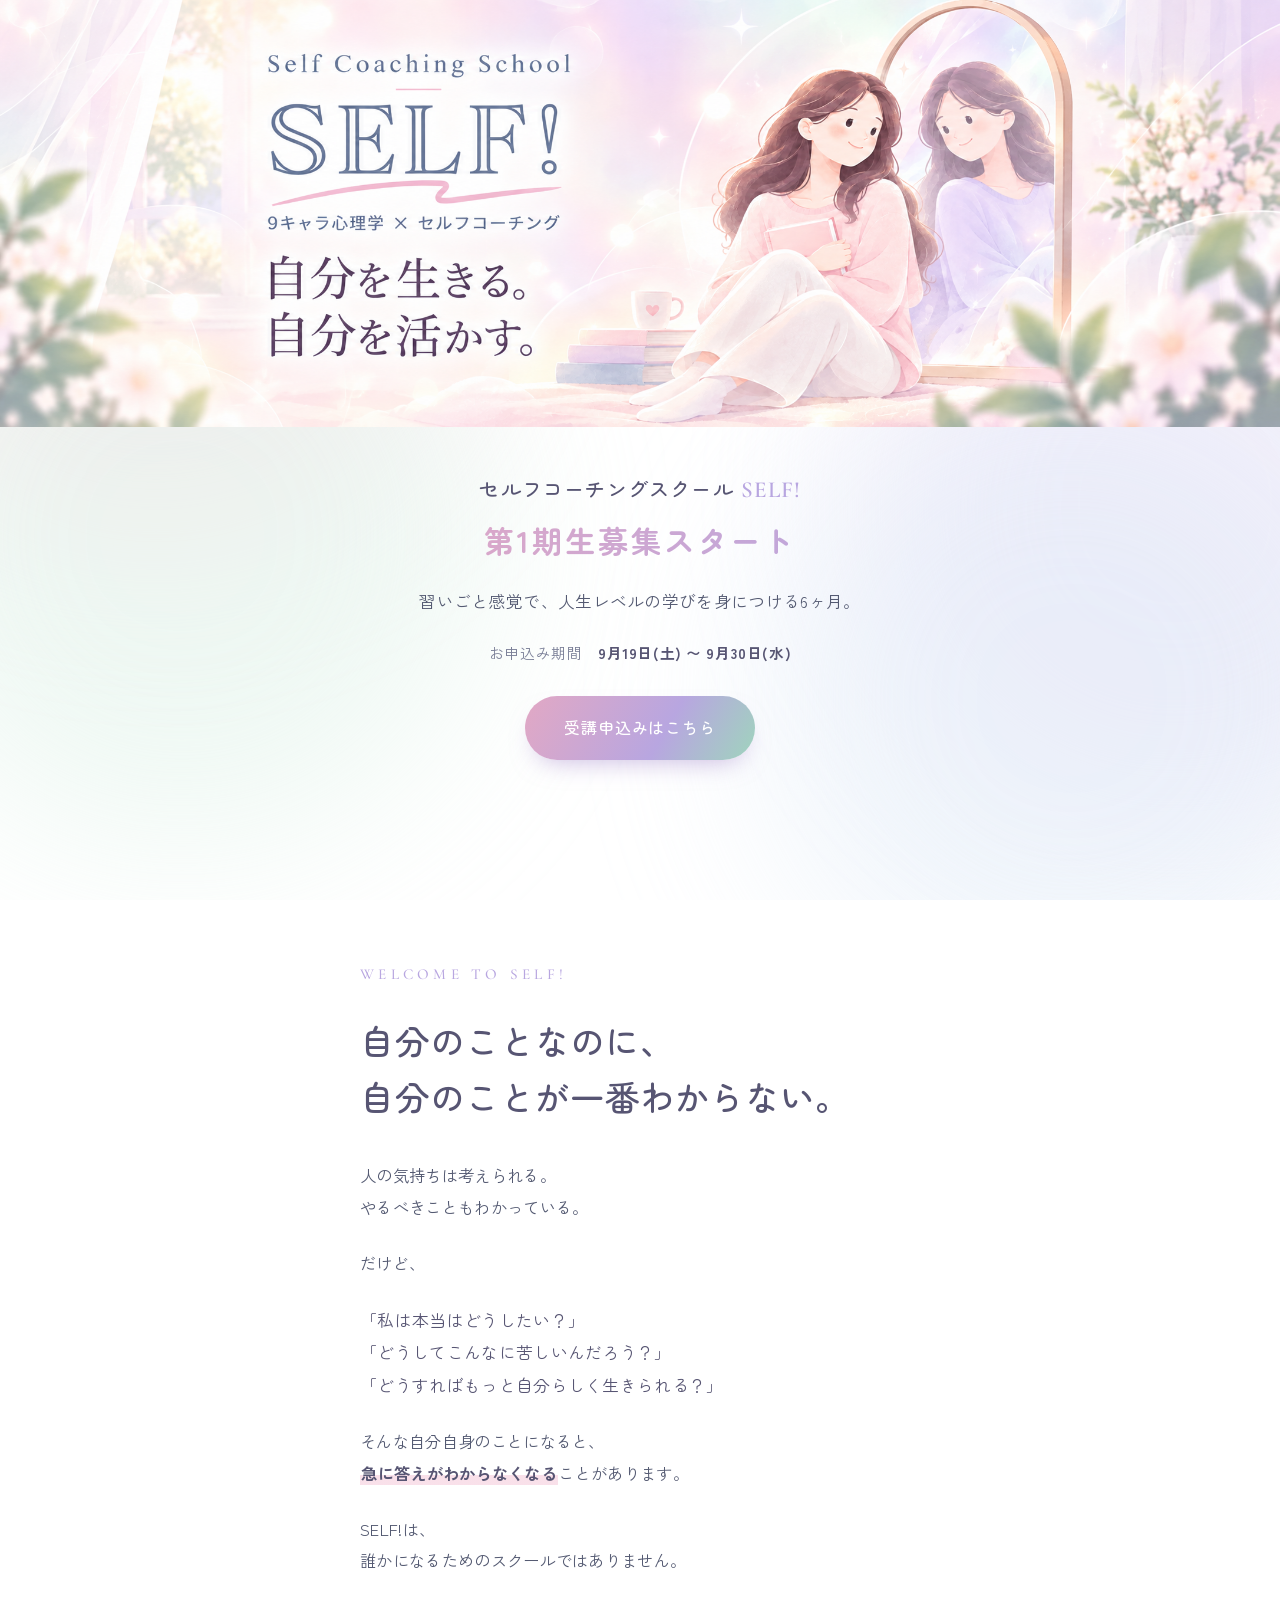
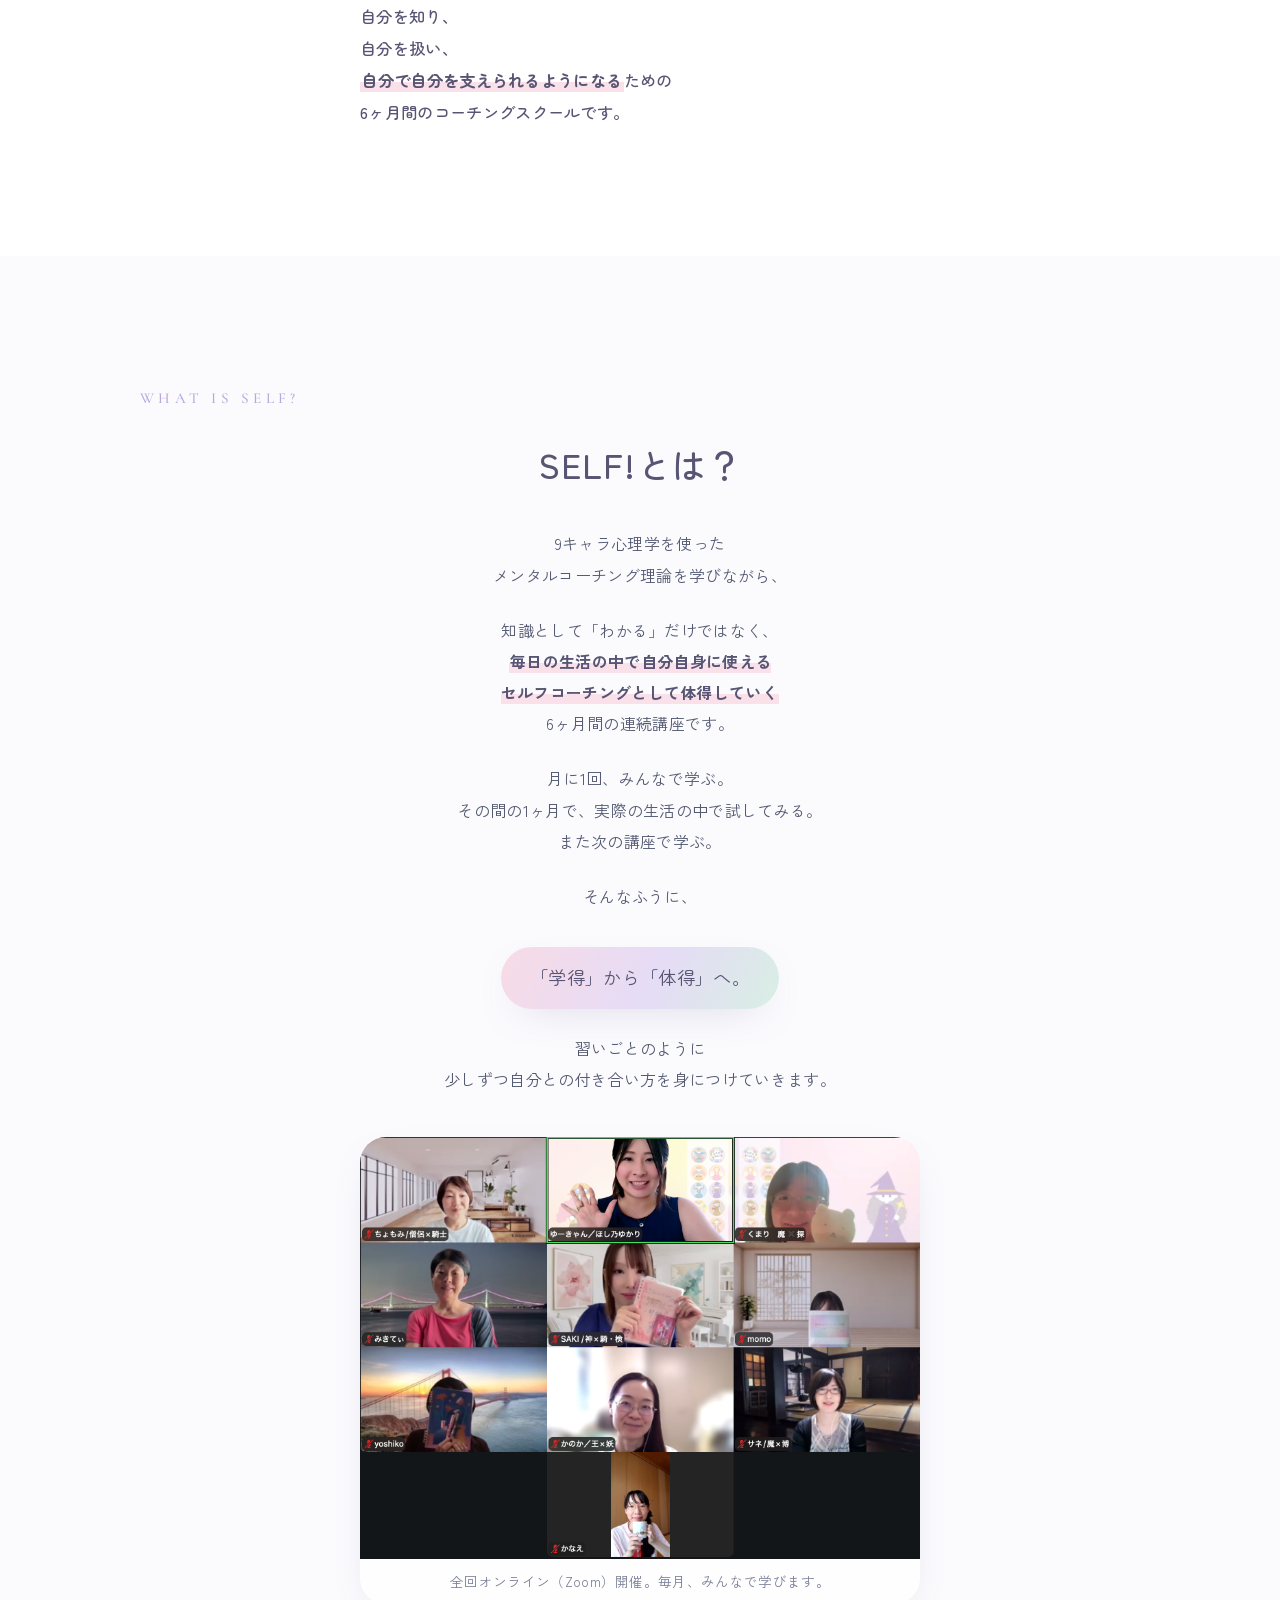
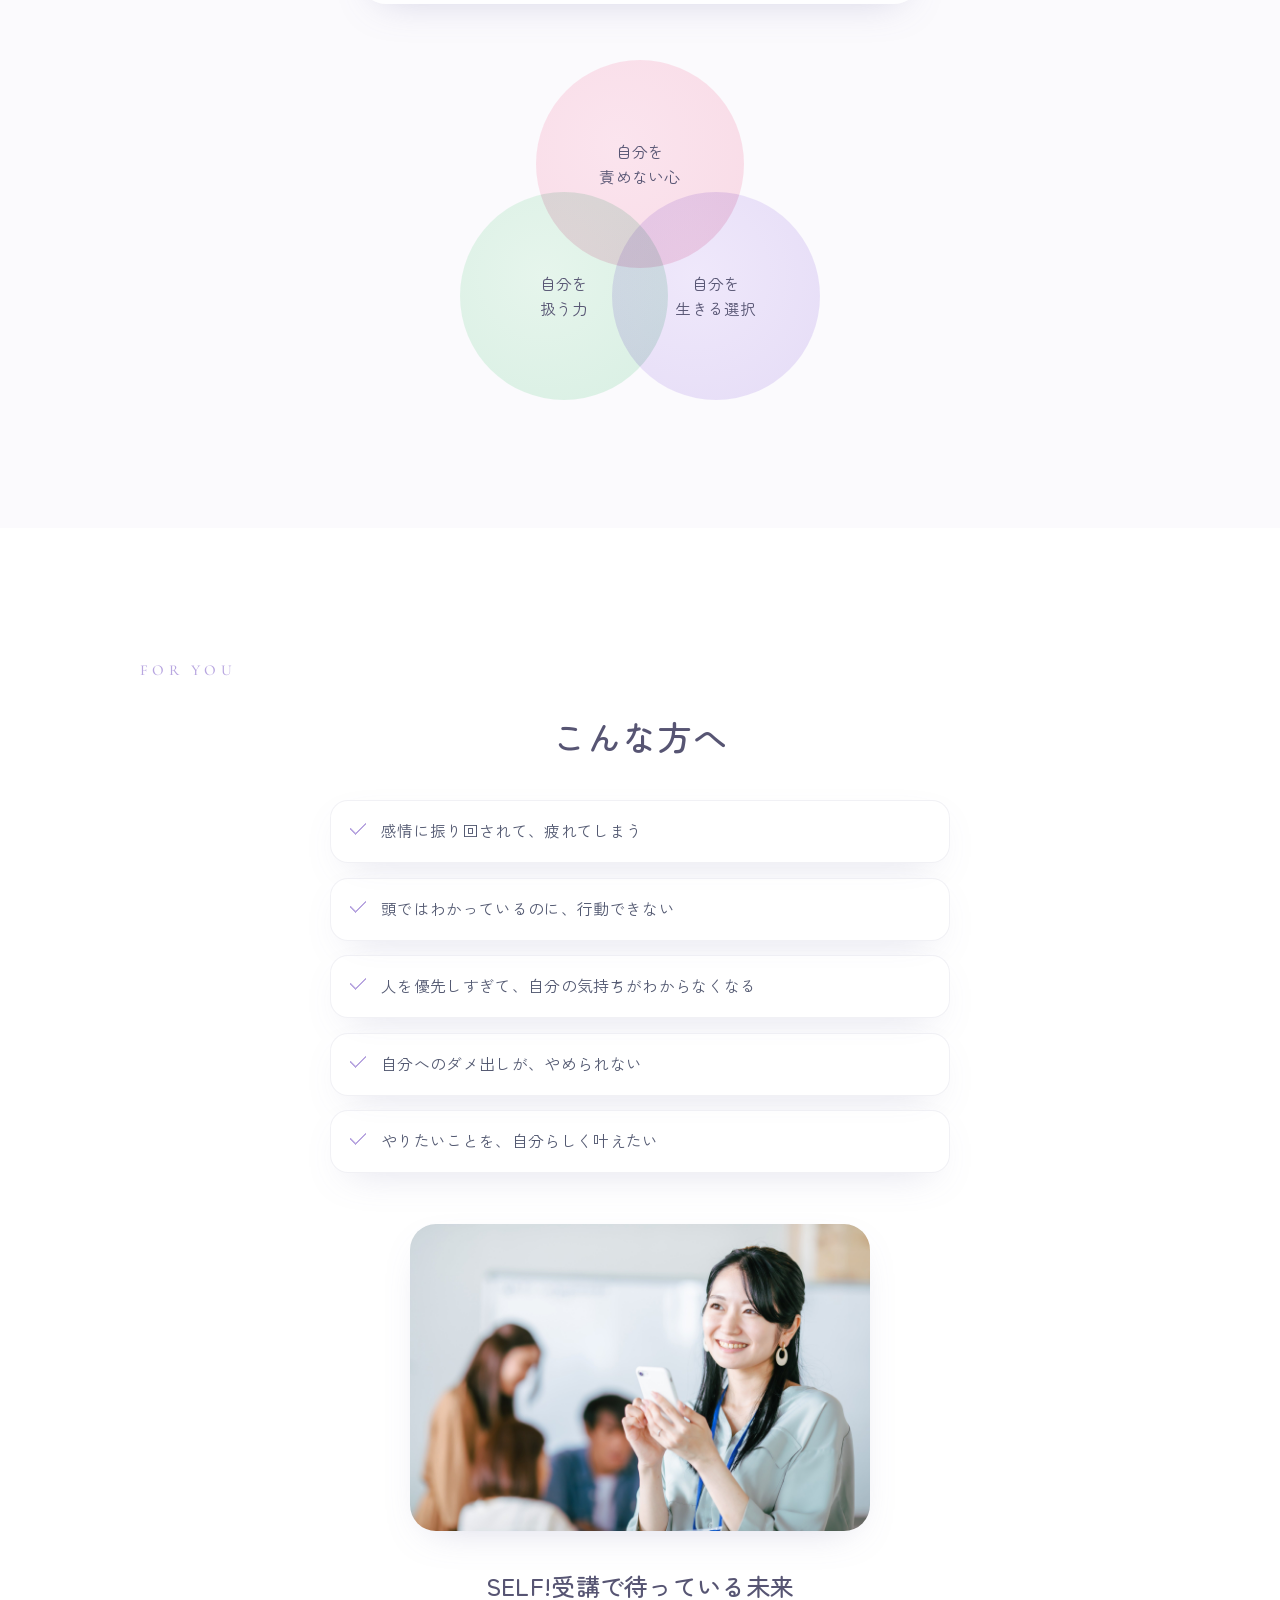
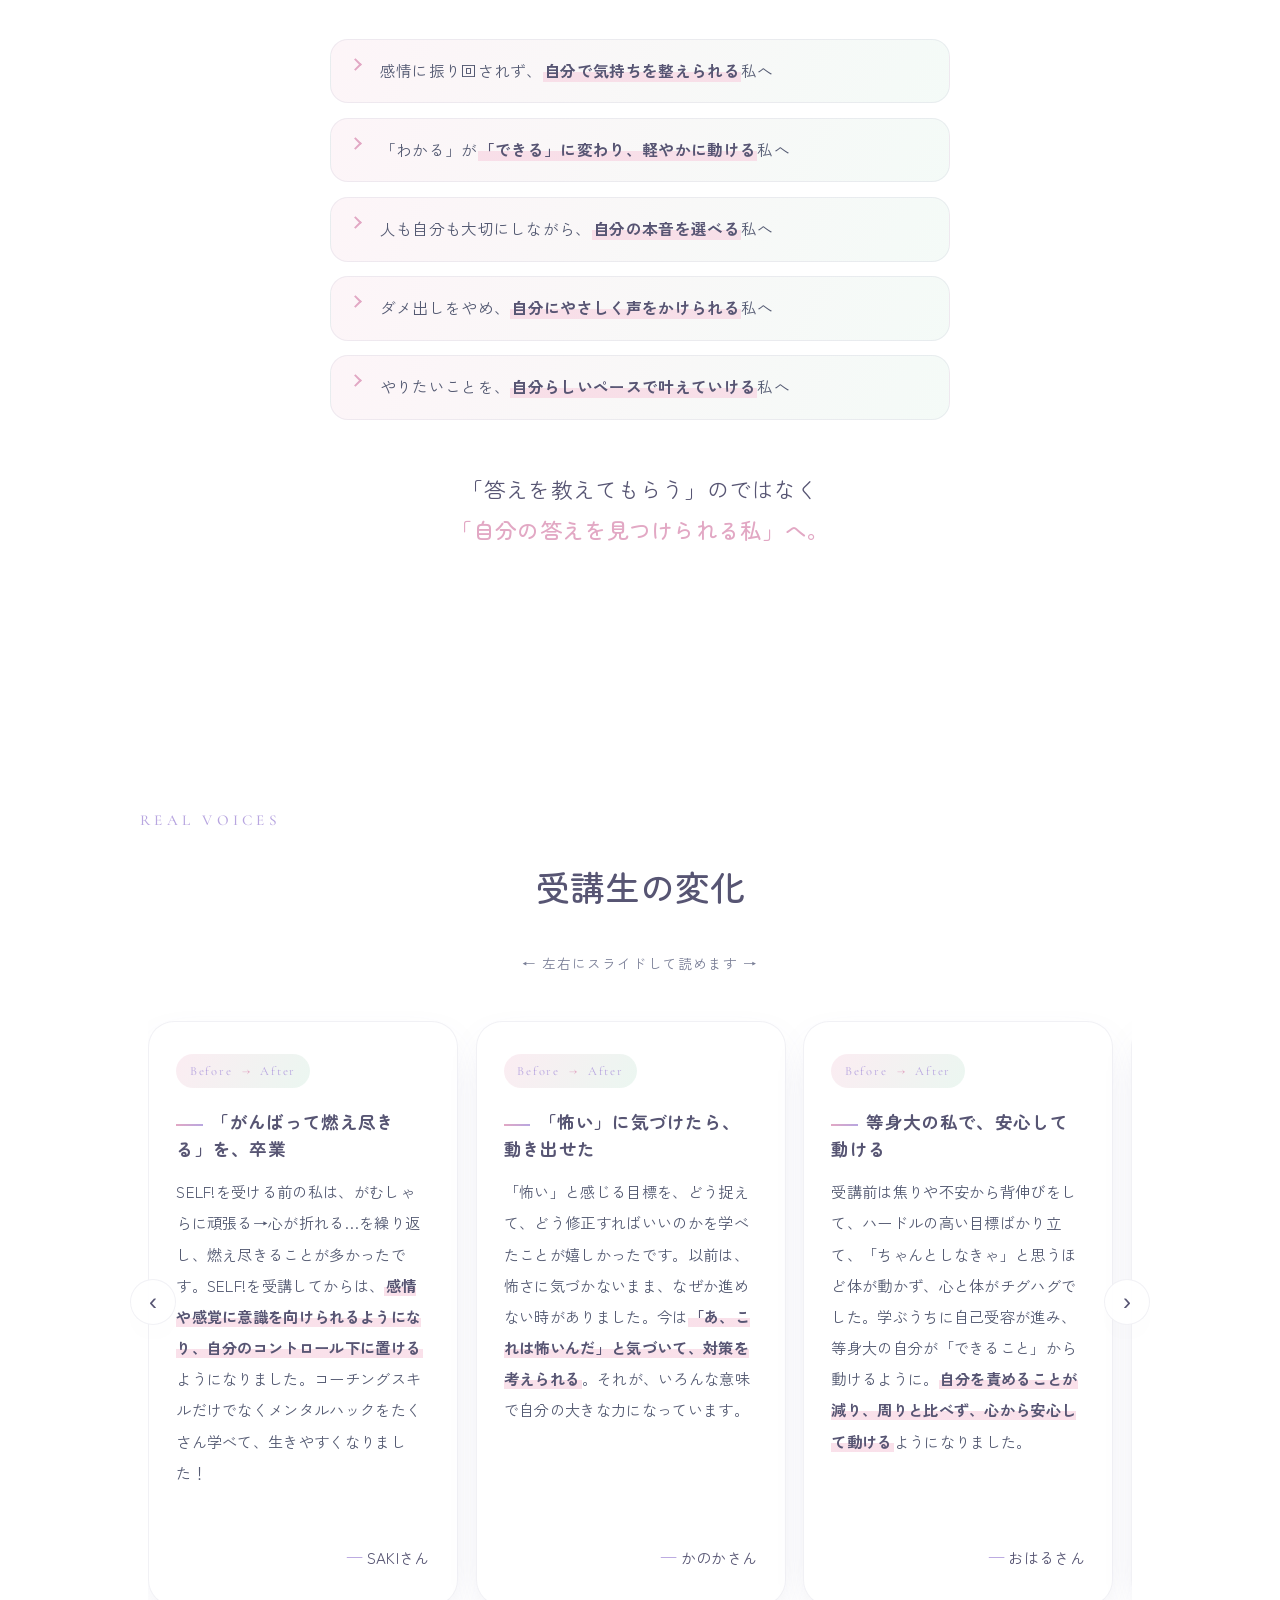
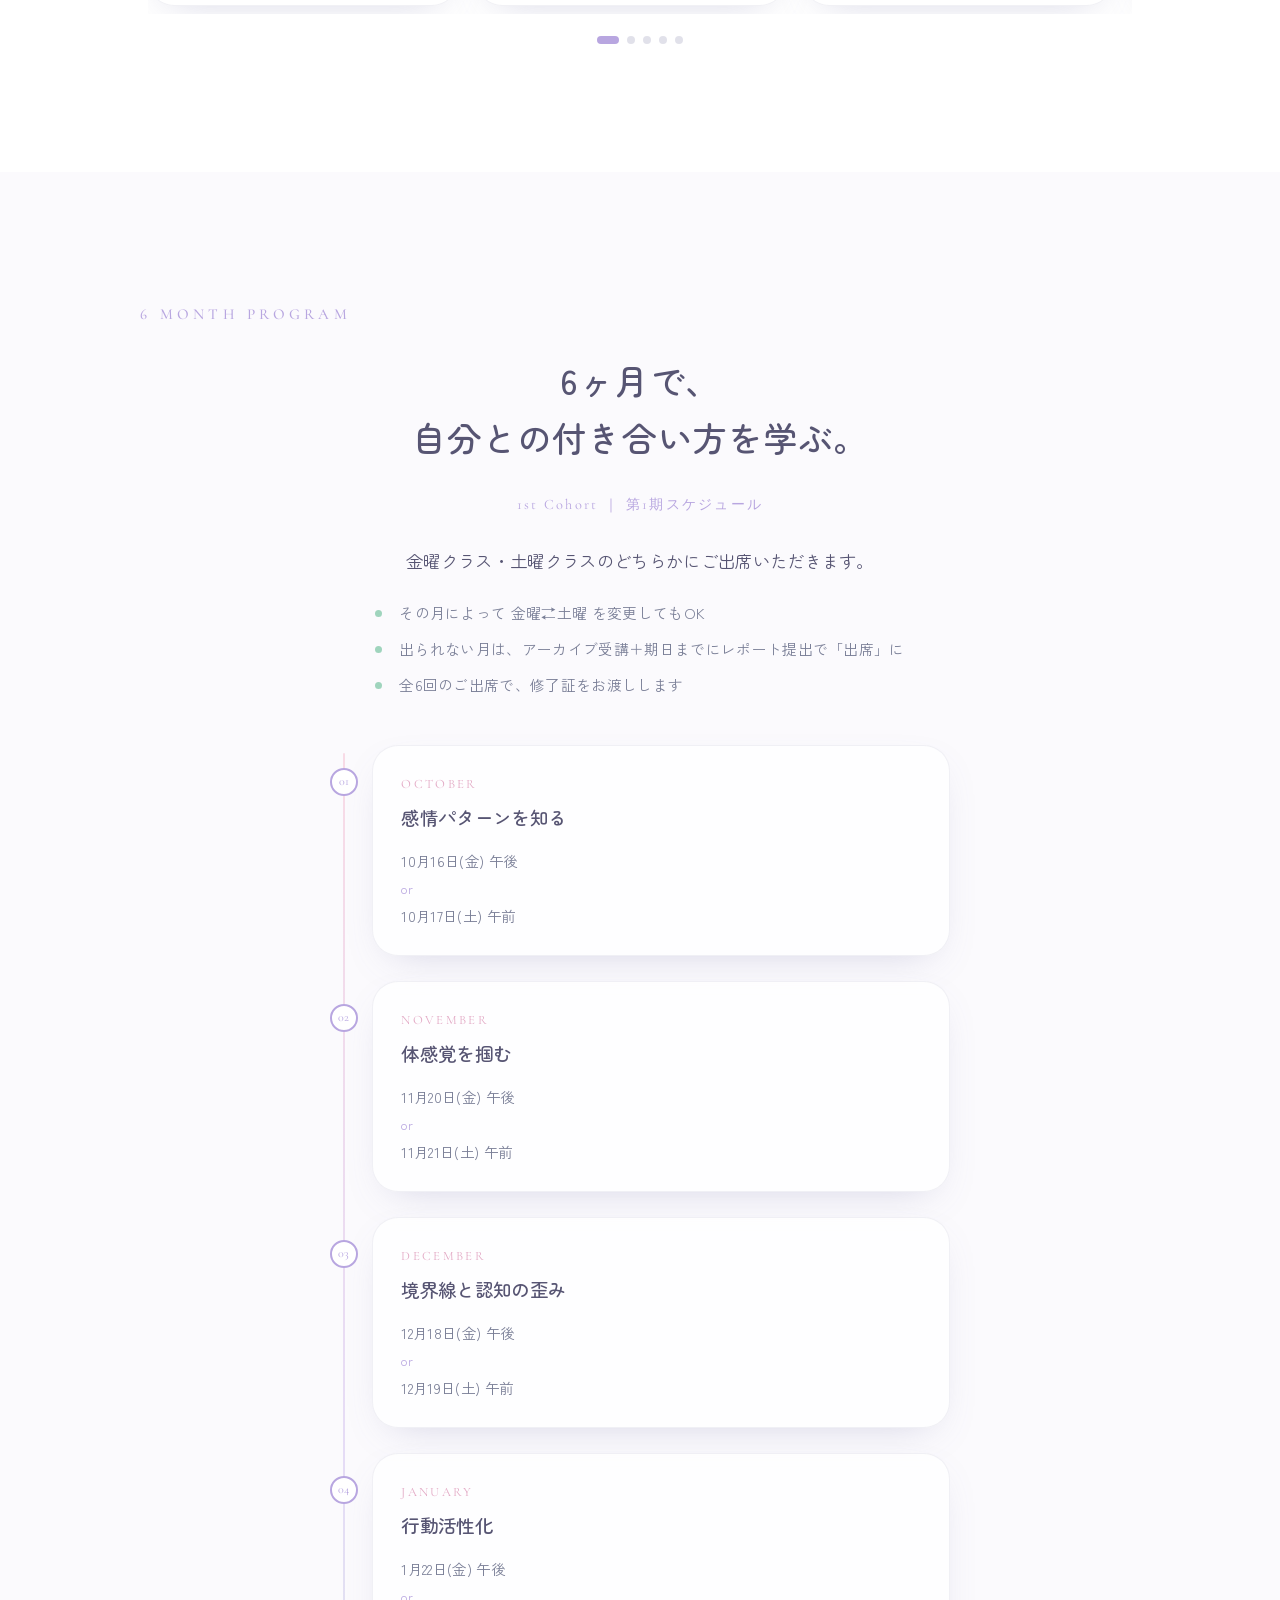
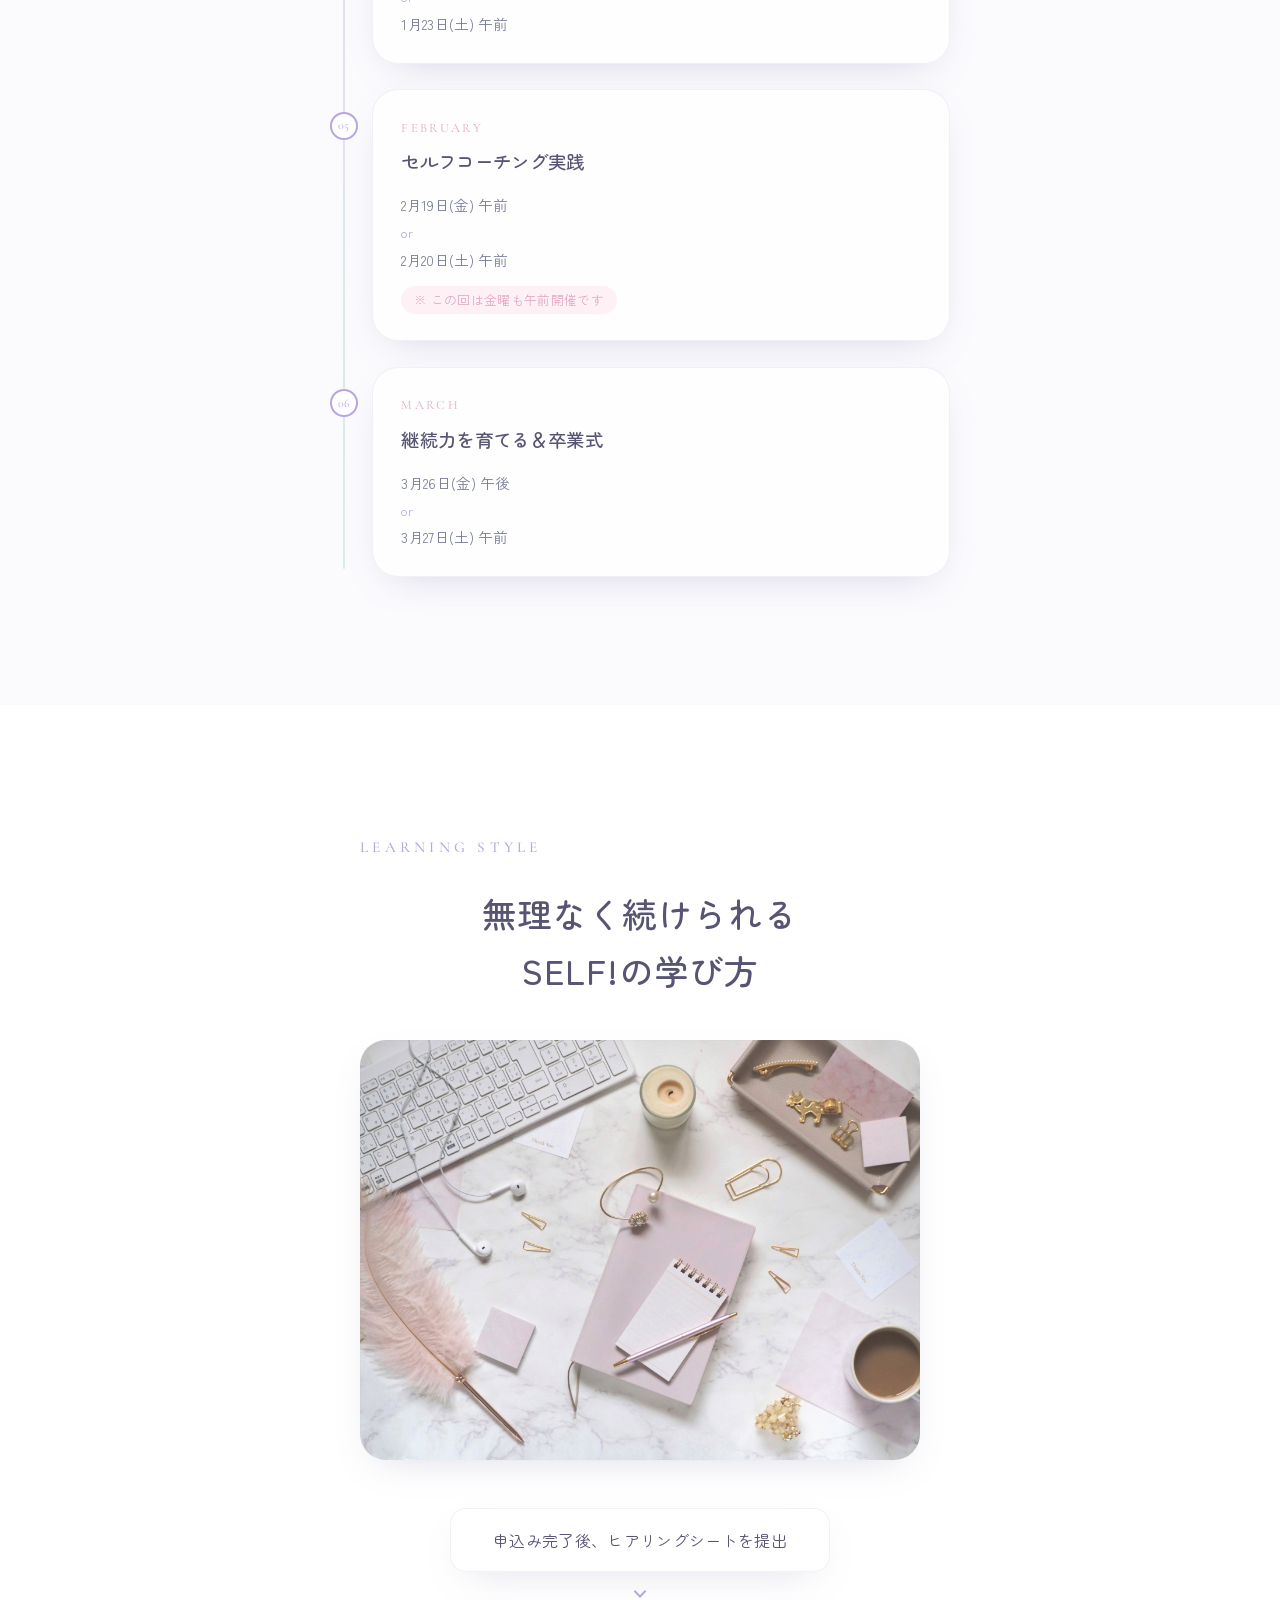
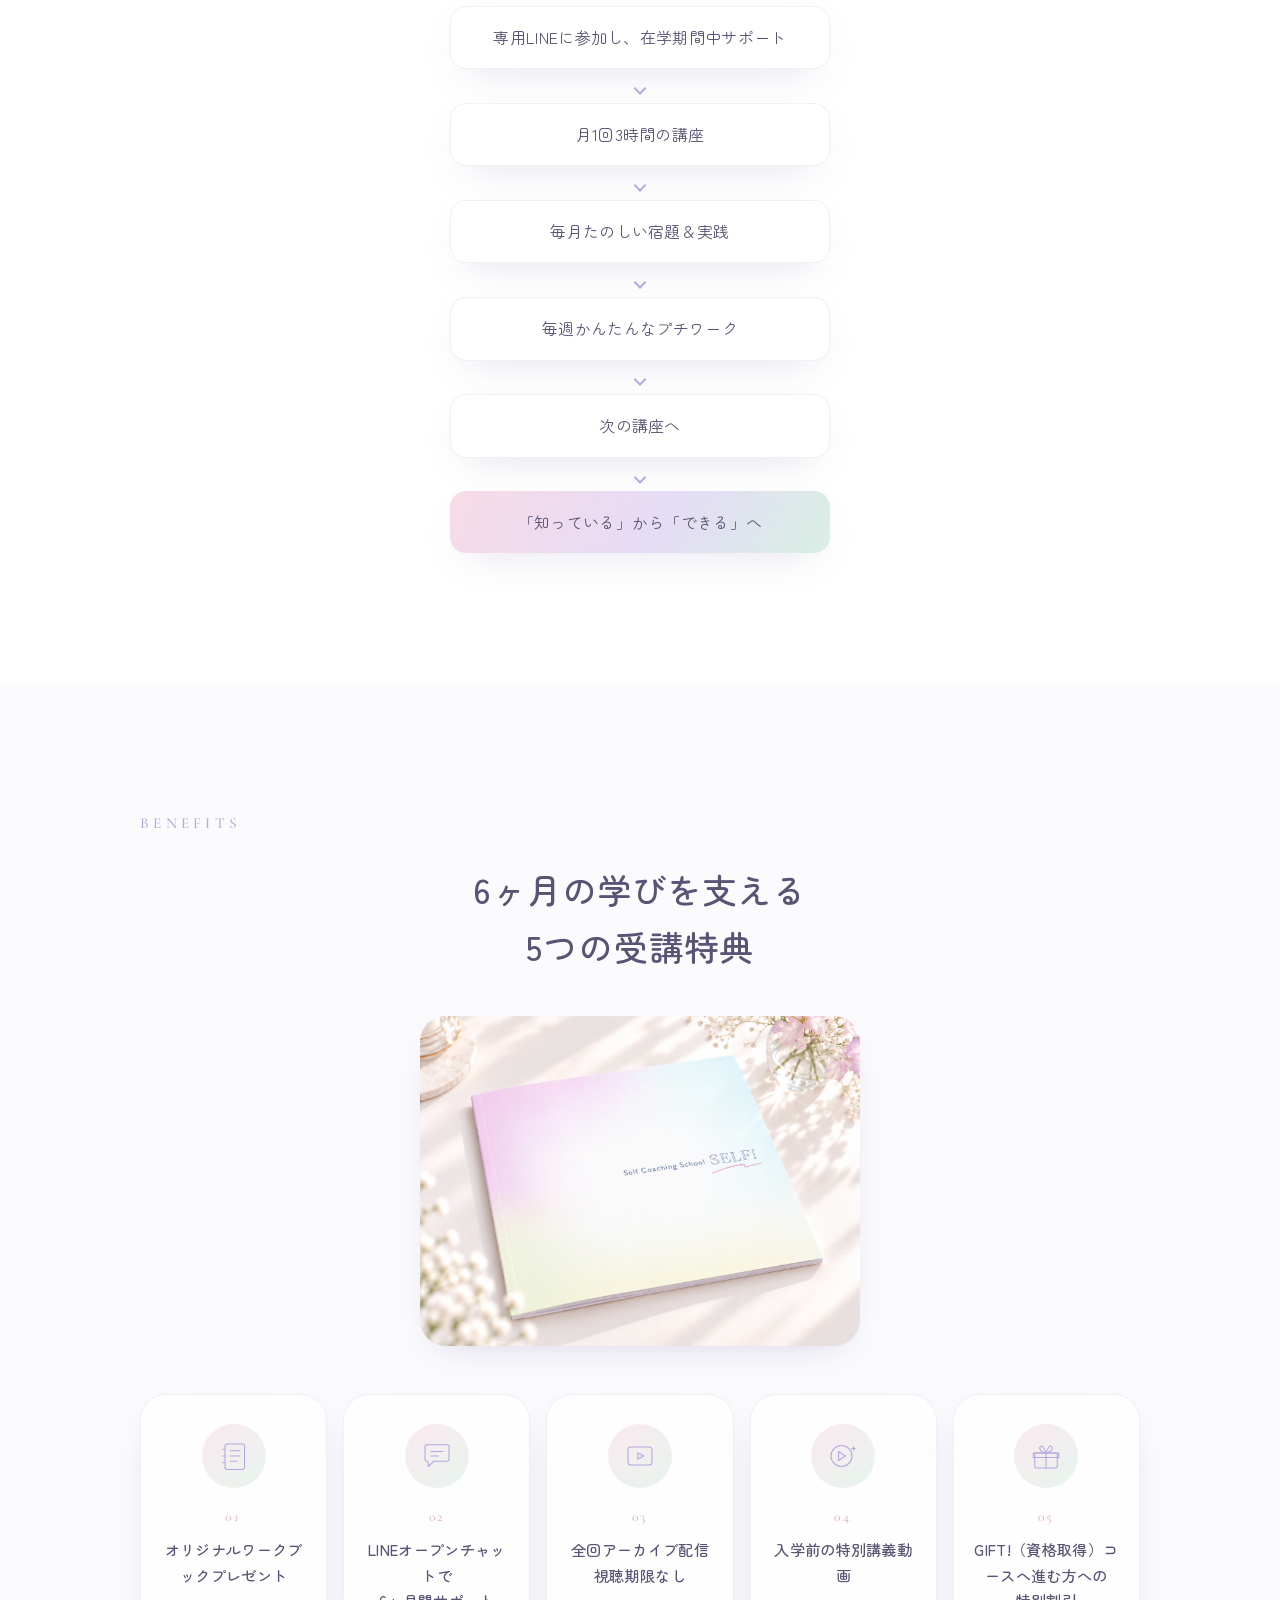
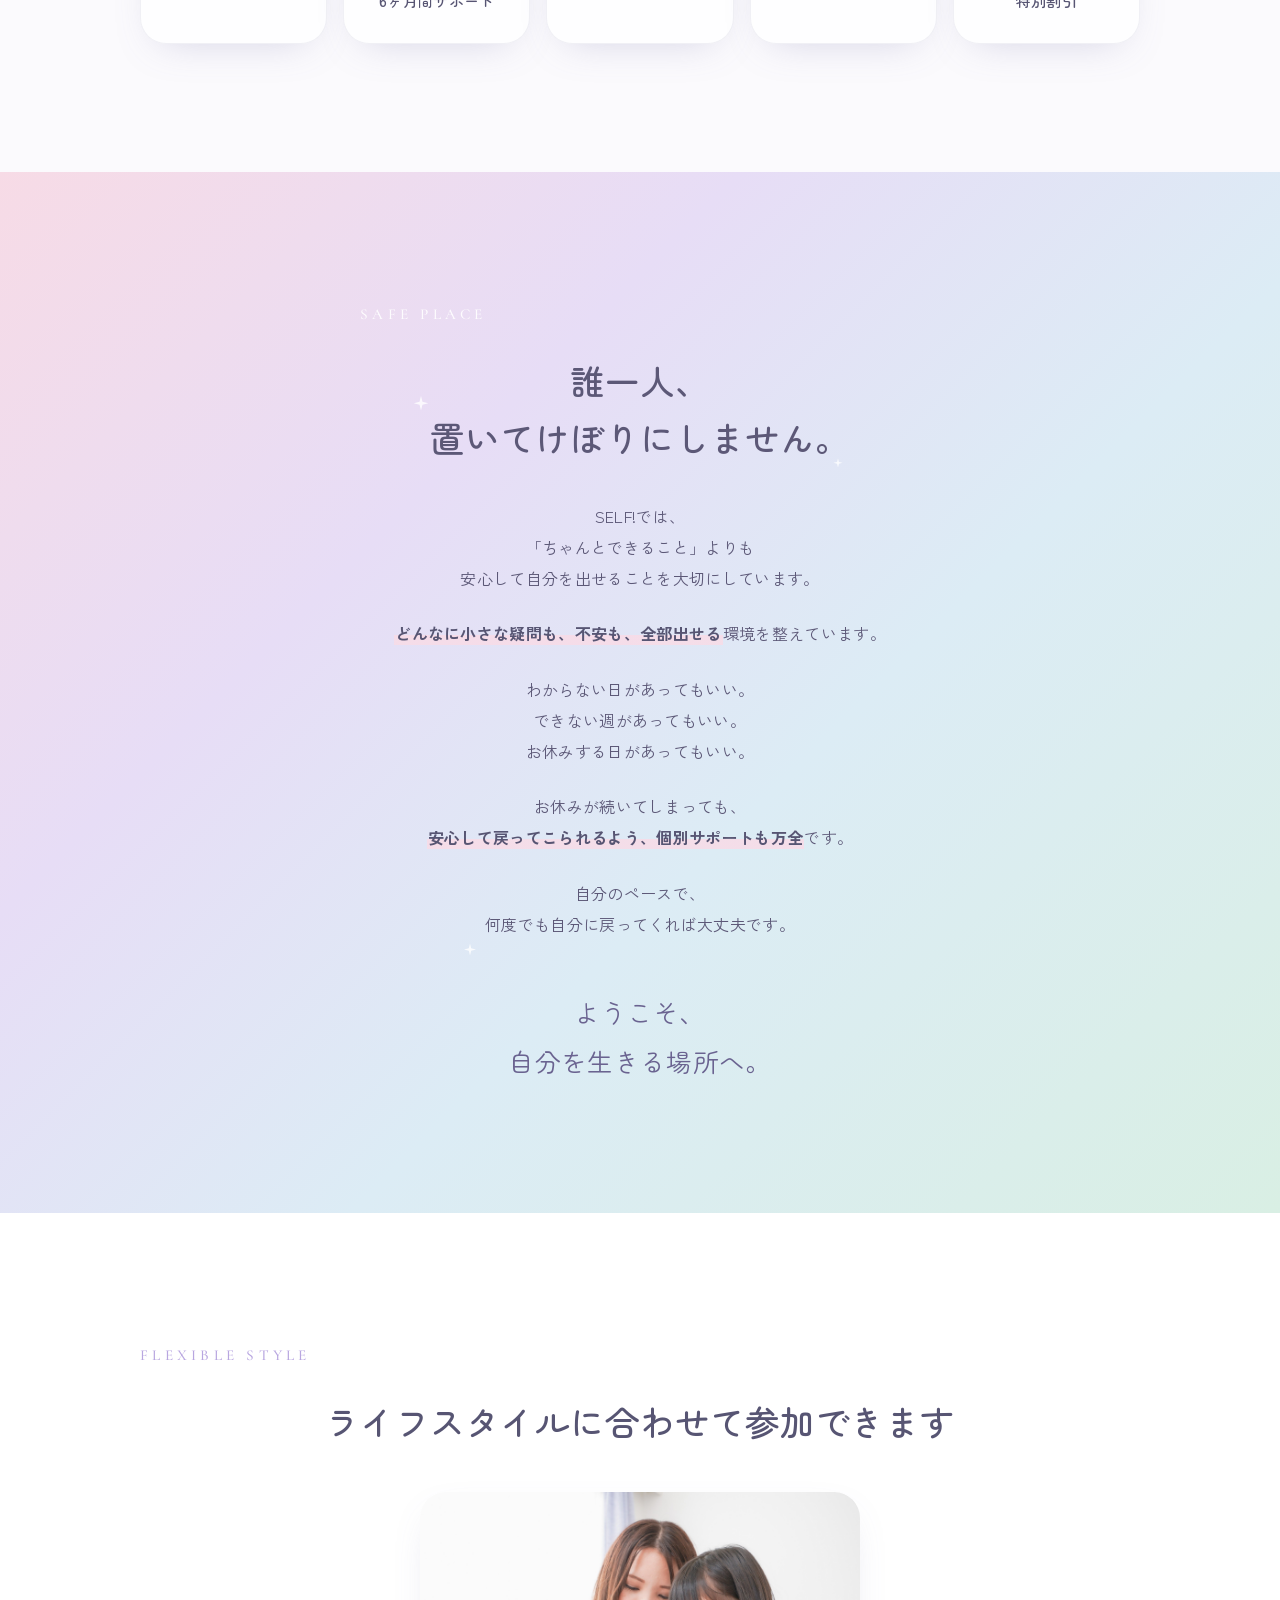
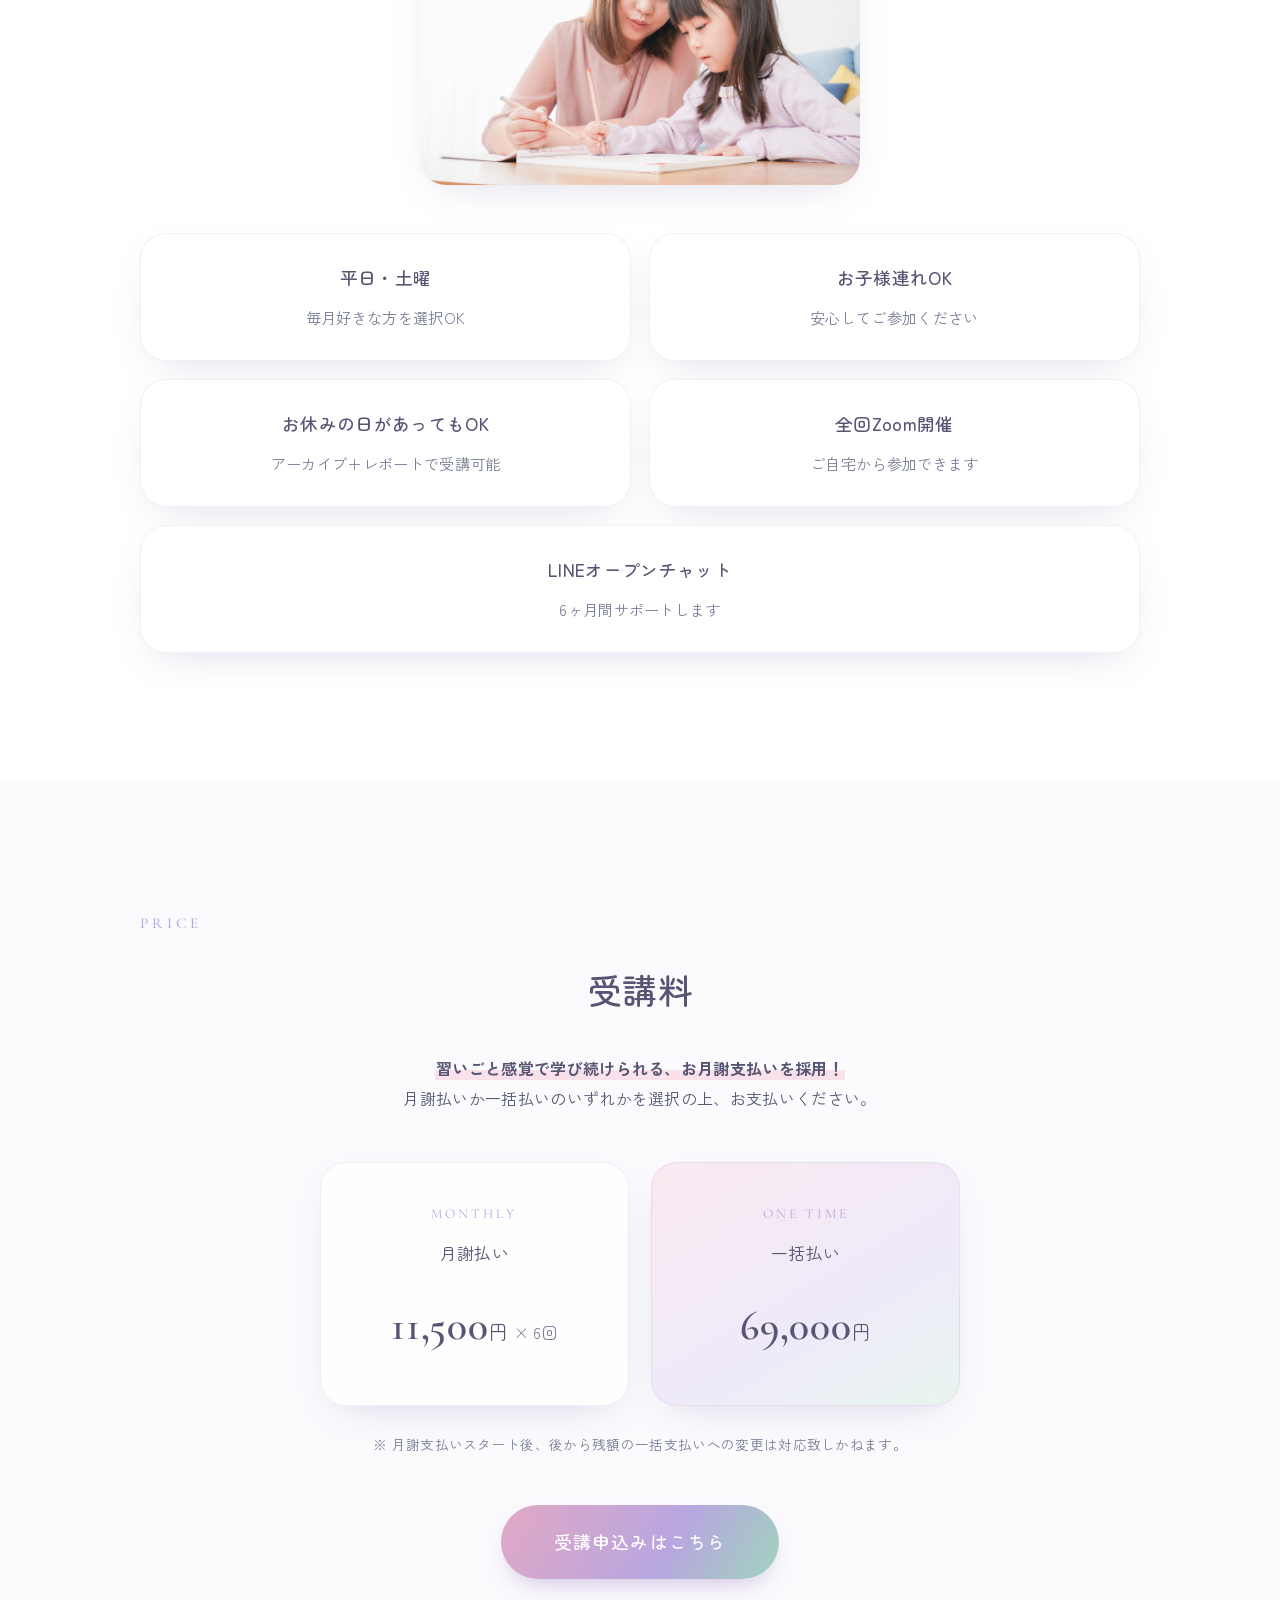
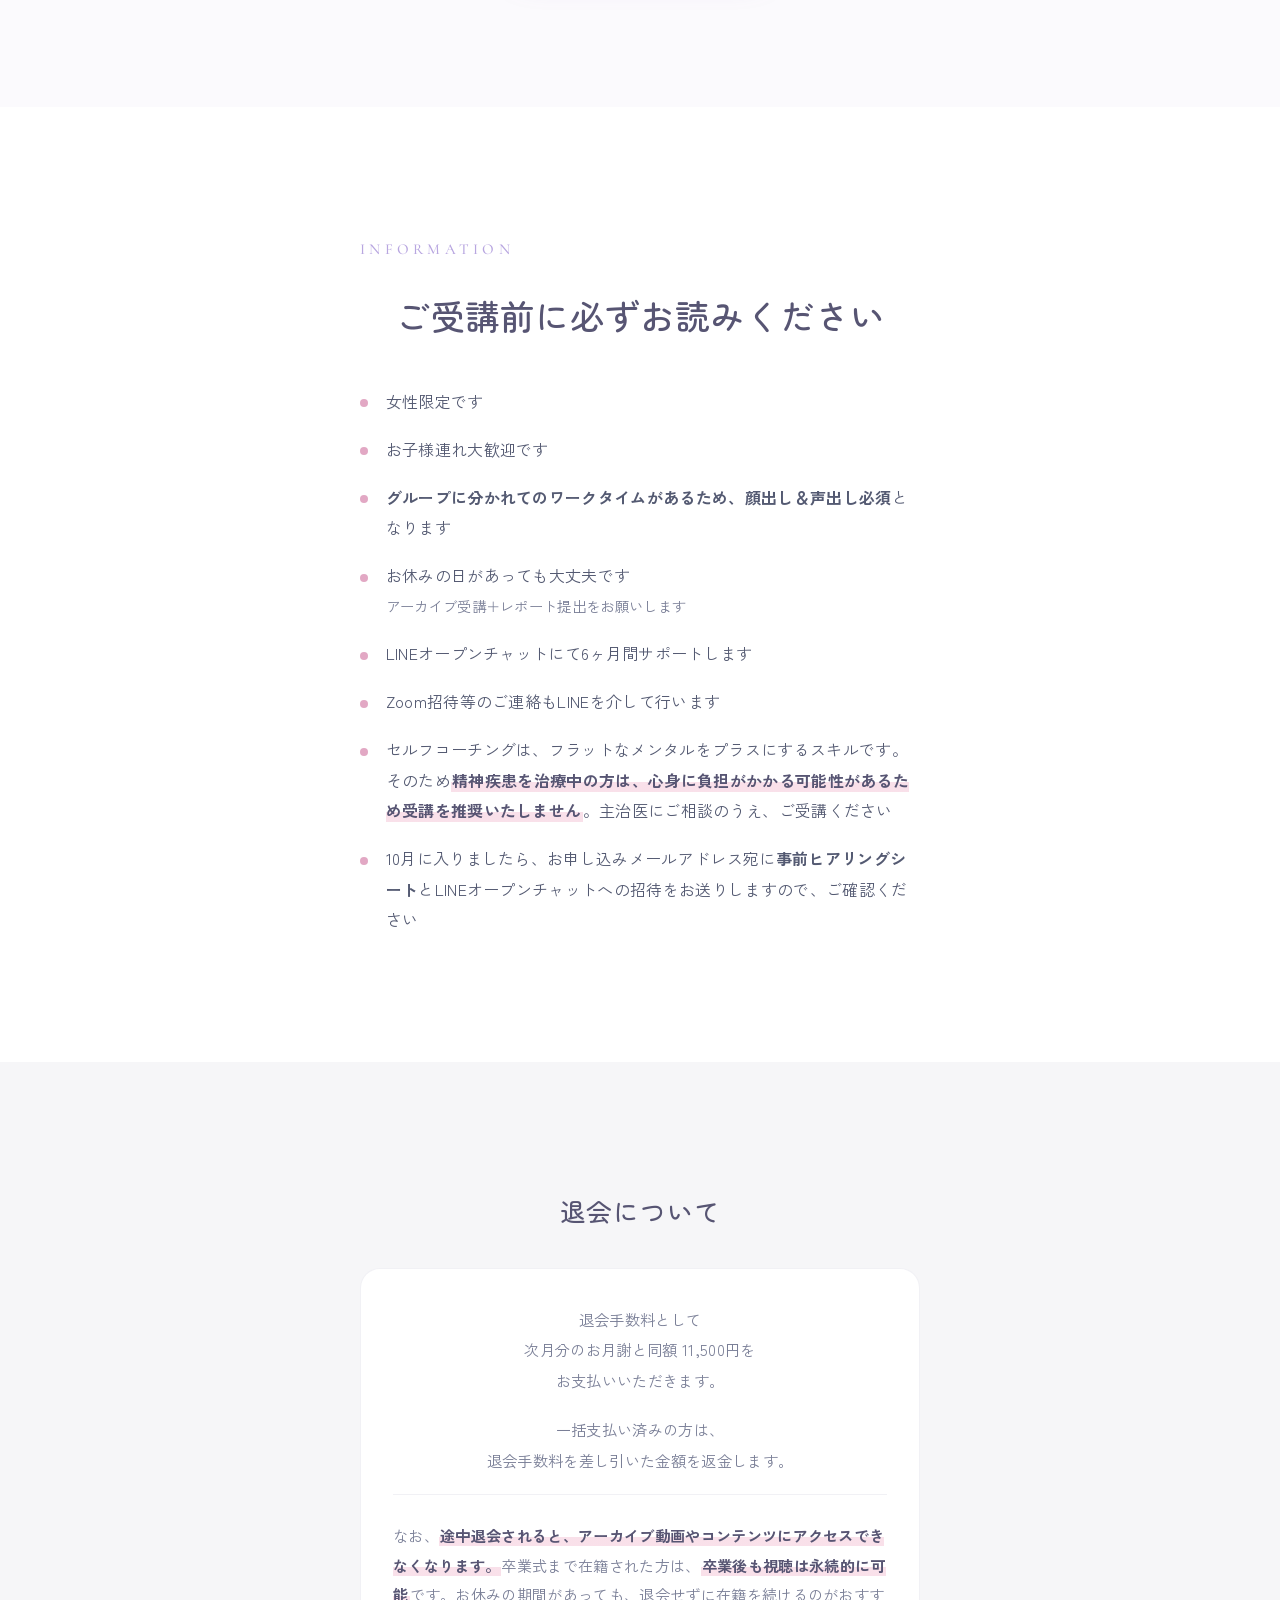
==== index.html @ cd9966d8 "LP微修正: ヘッダーの「詳しく」ボタン削除・退会に永続視聴の注釈追加 - ヒーローの「SELF!について詳しく」ボタンを削除（申込みボタンのみに） - 退会について: 途中退会でアーカイブ視聴不可／" ====
<!--
  ============================================================
  Coaching School SELF! ｜ 販売LP
  9 Characters Psychology Coaching School
  ------------------------------------------------------------
  ・1ページ完結 / モバイル最優先 / レスポンシブ
  ・静的サイト（Cloudflare Pages でそのまま公開可能）
  ・文章・画像を差し替えやすいよう、各セクションを
    <section id="..."> で区切り、コメントを付けています。
  ------------------------------------------------------------
  差し替えメモ：
  - ヘッダー画像 : /assets/images/header-1.png ・ header-2.png（3秒ごとに切替）
  - 申込リンク   : class="apply-link" のボタン（計3か所）の href を変更
                   現在: https://belovedcareer.stores.jp/?category_id=69b9e173ff407eac9068d73d
  - 素材写真     : /assets/images/photo-*.jpg、校長写真 principal.png
  ============================================================
-->
<!DOCTYPE html>
<html lang="ja">
<head>
  <meta charset="UTF-8" />
  <meta name="viewport" content="width=device-width, initial-scale=1.0" />

  <!-- ===== SEO ===== -->
  <title>Coaching School SELF!｜9キャラ心理学×セルフコーチング</title>
  <meta name="description" content="9キャラ心理学を使ったセルフコーチングを6ヶ月かけて学び、自分を知り、自分を整え、自分らしく生きる力を身につけるオンラインコーチングスクールSELF!" />
  <meta name="theme-color" content="#ffffff" />

  <!-- ===== OGP（SNSシェア用） ===== -->
  <meta property="og:type" content="website" />
  <meta property="og:title" content="Coaching School SELF!｜9キャラ心理学×セルフコーチング" />
  <meta property="og:description" content="自分を知って、自分を整えて、自分の人生を自分で選べる私へ。9キャラ心理学×セルフコーチングを学ぶ6ヶ月のオンラインスクール。" />
  <meta property="og:image" content="/assets/images/header-1.png" />
  <meta property="og:site_name" content="Coaching School SELF!" />
  <meta name="twitter:card" content="summary_large_image" />
  <meta name="twitter:title" content="Coaching School SELF!｜9キャラ心理学×セルフコーチング" />
  <meta name="twitter:description" content="自分を知って、自分を整えて、自分の人生を自分で選べる私へ。" />
  <meta name="twitter:image" content="/assets/images/header-1.png" />

  <!-- ===== Google Fonts =====
       本文 : Zen Kaku Gothic New（やわらかいゴシック）
       見出し: Zen Maru Gothic（丸みのあるゴシック）
       英字  : Cormorant Garamond / Playfair Display（上品なSerif） -->
  <link rel="preconnect" href="https://fonts.googleapis.com" />
  <link rel="preconnect" href="https://fonts.gstatic.com" crossorigin />
  <link href="https://fonts.googleapis.com/css2?family=Cormorant+Garamond:ital,wght@0,400;0,500;0,600;1,400&family=Playfair+Display:ital,wght@0,400;0,500;1,400&family=Zen+Kaku+Gothic+New:wght@400;500;700&family=Zen+Maru+Gothic:wght@400;500;700&display=swap" rel="stylesheet" />

  <link rel="stylesheet" href="/css/style.css" />
</head>

<body>

  <!-- ================= 背景のオーロラ光（ページ全体でゆっくり動く） ================= -->
  <div class="aurora" aria-hidden="true">
    <span class="aurora__blob aurora__blob--pink"></span>
    <span class="aurora__blob aurora__blob--lavender"></span>
    <span class="aurora__blob aurora__blob--mint"></span>
    <span class="aurora__blob aurora__blob--blue"></span>
  </div>

  <!-- ============================================================
       ファーストビュー（ヒーロー）
       ------------------------------------------------------------
       ヘッダー画像（header-1/2.png）が「SELF!」ロゴ・タグラインを
       含むため、下のコピーは重複を避けて最小限にしています。
       ============================================================ -->
  <header class="hero" id="top">
    <!-- SEO/アクセシビリティ用の見出し（画像がロゴを担うため視覚的には非表示） -->
    <h1 class="sr-only">Coaching School SELF! ｜ 9キャラ心理学 × セルフコーチング</h1>

    <!-- ヘッダー画像（横いっぱい・角丸なし）。2枚を3秒ごとにふわっと入れ替え。
         画像を差し替える場合：/assets/images/header-1.png ・ header-2.png -->
    <div class="hero__slideshow">
      <!-- スマホ：正方形の2枚を3秒ごとにふわっとクロスフェード -->
      <img src="/assets/images/header-1.png" alt="Coaching School SELF! ― 9キャラ心理学 × セルフコーチング／自分を生きる。自分を活かす。" class="hero__slide hero__slide--sp is-active" />
      <img src="/assets/images/header-2.png" alt="" class="hero__slide hero__slide--sp" />
      <!-- PC：横長バナー1枚（自動で切替表示） -->
      <img src="/assets/images/header-wide.png" alt="" class="hero__slide hero__slide--pc" />
    </div>

    <div class="hero__copy container container--narrow reveal">
      <!-- ① 目立たせる見出しブロック -->
      <p class="hero__school">セルフコーチングスクール <span class="hero__self">SELF!</span></p>
      <p class="hero__badge">第1期生募集スタート</p>

      <!-- ② 説明 -->
      <p class="hero__sub">
        習いごと感覚で、<br class="sp-only" />人生レベルの学びを身につける6ヶ月。
      </p>

      <!-- ③ お申込み期間 -->
      <p class="hero__period">お申込み期間　<strong>9月19日(土) 〜 9月30日(水)</strong></p>

      <div class="hero__cta">
        <!-- 申込リンク（本番URL）。差し替える場合はページ内の apply-link を検索 -->
        <a href="https://belovedcareer.stores.jp/?category_id=69b9e173ff407eac9068d73d" class="btn btn--primary apply-link" target="_blank" rel="noopener">受講申込みはこちら</a>
      </div>
    </div>
  </header>

  <main>

    <!-- ============================================================
         01 INTRODUCTION
         ============================================================ -->
    <section class="section section--intro" id="introduction">
      <div class="container container--narrow reveal">
        <p class="eyebrow">Welcome to SELF!</p>
        <h2 class="section__title">
          自分のことなのに、<br />
          自分のことが一番わからない。
        </h2>

        <div class="prose">
          <p>
            人の気持ちは考えられる。<br />
            やるべきこともわかっている。
          </p>
          <p>だけど、</p>
          <p class="prose__quote">
            「私は本当はどうしたい？」<br />
            「どうしてこんなに苦しいんだろう？」<br />
            「どうすればもっと自分らしく生きられる？」
          </p>
          <p>
            そんな自分自身のことになると、<br />
            <strong class="mark">急に答えがわからなくなる</strong>ことがあります。
          </p>
          <p>
            SELF!は、<br />
            誰かになるためのスクールではありません。
          </p>
          <p class="prose__emphasis">
            自分を知り、<br />
            自分を扱い、<br />
            <strong class="mark">自分で自分を支えられるようになる</strong>ための<br />
            6ヶ月間のコーチングスクールです。
          </p>
        </div>
      </div>
    </section>

    <!-- ============================================================
         02 WHAT IS SELF?
         ============================================================ -->
    <section class="section section--soft" id="about">
      <div class="container reveal">
        <p class="eyebrow">What is SELF?</p>
        <h2 class="section__title section__title--center">SELF!とは？</h2>

        <div class="prose prose--center">
          <p>
            9キャラ心理学を使った<br />
            メンタルコーチング理論を学びながら、
          </p>
          <p>
            知識として「わかる」だけではなく、<br />
            <strong class="mark">毎日の生活の中で自分自身に使える<br />
            セルフコーチングとして体得していく</strong><br />
            6ヶ月間の連続講座です。
          </p>
          <p>
            月に1回、みんなで学ぶ。<br />
            その間の1ヶ月で、実際の生活の中で試してみる。<br />
            また次の講座で学ぶ。
          </p>
          <p>そんなふうに、</p>
          <p class="prose__badge"><span>「学得」から「体得」へ。</span></p>
          <p>
            習いごとのように<br />
            少しずつ自分との付き合い方を身につけていきます。
          </p>
        </div>

        <!-- 実際の講座風景（Zoom・掲載許可済み） -->
        <figure class="section-photo section-photo--wide">
          <img src="/assets/images/class-zoom.png" alt="オンライン（Zoom）で集まって学ぶ受講生のみなさん" loading="lazy" />
          <figcaption>全回オンライン（Zoom）開催。毎月、みんなで学びます。</figcaption>
        </figure>

        <!-- 3つのパステル円（重なり合うベン図風） -->
        <div class="venn" aria-hidden="false">
          <div class="venn__circle venn__circle--pink">
            <span>自分を<br />責めない心</span>
          </div>
          <div class="venn__circle venn__circle--mint">
            <span>自分を<br />扱う力</span>
          </div>
          <div class="venn__circle venn__circle--lavender">
            <span>自分を<br />生きる選択</span>
          </div>
        </div>
      </div>
    </section>

    <!-- ============================================================
         03 FOR YOU
         ============================================================ -->
    <section class="section" id="for-you">
      <div class="container reveal">
        <p class="eyebrow">For You</p>
        <h2 class="section__title section__title--center">こんな方へ</h2>

        <ul class="checklist">
          <li class="checklist__item">感情に振り回されて、疲れてしまう</li>
          <li class="checklist__item">頭ではわかっているのに、行動できない</li>
          <li class="checklist__item">人を優先しすぎて、自分の気持ちがわからなくなる</li>
          <li class="checklist__item">自分へのダメ出しが、やめられない</li>
          <li class="checklist__item">やりたいことを、自分らしく叶えたい</li>
        </ul>

        <!-- 受講で待っている未来（悩み → 変化） -->
        <div class="future">
          <figure class="future__photo">
            <img src="/assets/images/photo-seminar.jpg" alt="スマートフォンを手に、明るい表情で学ぶ女性" loading="lazy" />
          </figure>

          <h3 class="future__title">SELF!受講で待っている未来</h3>

          <ul class="future__list">
            <li>感情に振り回されず、<strong class="mark">自分で気持ちを整えられる</strong>私へ</li>
            <li>「わかる」が<strong class="mark">「できる」に変わり、軽やかに動ける</strong>私へ</li>
            <li>人も自分も大切にしながら、<strong class="mark">自分の本音を選べる</strong>私へ</li>
            <li>ダメ出しをやめ、<strong class="mark">自分にやさしく声をかけられる</strong>私へ</li>
            <li>やりたいことを、<strong class="mark">自分らしいペースで叶えていける</strong>私へ</li>
          </ul>
        </div>

        <p class="pull-quote">
          「答えを教えてもらう」のではなく<br />
          <strong>「自分の答えを見つけられる私」へ。</strong>
        </p>
      </div>
    </section>

    <!-- ============================================================
         03.5 VOICES（受講生の変化・左右スライダー）
         ------------------------------------------------------------
         ・カードは横スクロール＋スナップで左右スワイプ可能
         ・PCでは前後の矢印ボタンを表示、下部にドットインジケーター
         ・文章の差し替えは各 <article class="card voice-slide"> 内で
         ・重要な変化の一文は <strong class="mark"> でマーカー表示
         ============================================================ -->
    <section class="section" id="voices">
      <div class="container reveal">
        <p class="eyebrow">Real Voices</p>
        <h2 class="section__title section__title--center">受講生の変化</h2>
        <p class="voices__hint">← 左右にスライドして読めます →</p>

        <div class="voices">
          <button class="voices__arrow voices__arrow--prev" type="button" aria-label="前の声へ">‹</button>

          <div class="voices__track" id="voicesTrack">

            <article class="card voice-slide">
              <p class="voice__badge">Before <span>→</span> After</p>
              <p class="voice__headline">「がんばって燃え尽きる」を、卒業</p>
              <p class="voice__text">
                SELF!を受ける前の私は、がむしゃらに頑張る→心が折れる…を繰り返し、燃え尽きることが多かったです。SELF!を受講してからは、<strong class="mark">感情や感覚に意識を向けられるようになり、自分のコントロール下に置ける</strong>ようになりました。コーチングスキルだけでなくメンタルハックをたくさん学べて、生きやすくなりました！
              </p>
              <p class="voice__name">SAKIさん</p>
            </article>

            <article class="card voice-slide">
              <p class="voice__badge">Before <span>→</span> After</p>
              <p class="voice__headline">「怖い」に気づけたら、動き出せた</p>
              <p class="voice__text">
                「怖い」と感じる目標を、どう捉えて、どう修正すればいいのかを学べたことが嬉しかったです。以前は、怖さに気づかないまま、なぜか進めない時がありました。今は<strong class="mark">「あ、これは怖いんだ」と気づいて、対策を考えられる</strong>。それが、いろんな意味で自分の大きな力になっています。
              </p>
              <p class="voice__name">かのかさん</p>
            </article>

            <article class="card voice-slide">
              <p class="voice__badge">Before <span>→</span> After</p>
              <p class="voice__headline">等身大の私で、安心して動ける</p>
              <p class="voice__text">
                受講前は焦りや不安から背伸びをして、ハードルの高い目標ばかり立て、「ちゃんとしなきゃ」と思うほど体が動かず、心と体がチグハグでした。学ぶうちに自己受容が進み、等身大の自分が「できること」から動けるように。<strong class="mark">自分を責めることが減り、周りと比べず、心から安心して動ける</strong>ようになりました。
              </p>
              <p class="voice__name">おはるさん</p>
            </article>

            <article class="card voice-slide">
              <p class="voice__badge">Before <span>→</span> After</p>
              <p class="voice__headline">目標が“自分サイズ”に変わった</p>
              <p class="voice__text">
                受講前は継続が苦手で、目標を決めた瞬間はやる気に満ちても、すぐに熱が冷めてしまう自分が嫌でした。学んで気づいたのは、<strong class="mark">そもそも目標設定が、自分に合っていなかった</strong>こと。頭だけで考えた目標だったんです。今は体の感覚も意識して設定し、コツコツ前へ。できない時も責めず、「どこで引っかかってる?」と未来に目を向けられるようになりました。
              </p>
              <p class="voice__name">あんなさん</p>
            </article>

            <article class="card voice-slide">
              <p class="voice__badge">Before <span>→</span> After</p>
              <p class="voice__headline">一人だと続かなかったことが、続く</p>
              <p class="voice__text">
                「こうしたい」と思っても一人では続かず、気づけば元の自分に戻ってしまう——その繰り返しでした。SELF!で毎月立ち止まり、決めて、やってみて、振り返る時間を重ねるうちに、続かなかったことが少しずつ続くように。大きな達成というより、<strong class="mark">自分を見ながら、次の一歩を決め続けられる</strong>ことが一番の変化です。定期的に自分と向き合えば前へ進めると実感しています。
              </p>
              <p class="voice__name">みさんりんさん</p>
            </article>

          </div>

          <button class="voices__arrow voices__arrow--next" type="button" aria-label="次の声へ">›</button>

          <div class="voices__dots" id="voicesDots" aria-hidden="true"></div>
        </div>
      </div>
    </section>

    <!-- ============================================================
         04 6 MONTH PROGRAM（縦タイムライン）
         ============================================================ -->
    <section class="section section--soft" id="program">
      <div class="container reveal">
        <p class="eyebrow">6 Month Program</p>
        <h2 class="section__title section__title--center">
          6ヶ月で、<br />
          自分との付き合い方を学ぶ。
        </h2>

        <!-- 第1期スケジュール／クラスの仕組み -->
        <p class="program-cohort">1st Cohort ｜ 第1期スケジュール</p>

        <div class="program-notes">
          <p class="program-notes__lead">
            金曜クラス・土曜クラスの<br class="sp-only" />どちらかにご出席いただきます。
          </p>
          <ul>
            <li>その月によって 金曜⇄土曜 を変更してもOK</li>
            <li>出られない月は、アーカイブ受講＋期日までにレポート提出で「出席」に</li>
            <li>全6回のご出席で、修了証をお渡しします</li>
          </ul>
        </div>

        <ol class="timeline">
          <li class="timeline__item">
            <div class="timeline__marker"><span>01</span></div>
            <div class="card timeline__card">
              <p class="timeline__month">OCTOBER</p>
              <h3 class="timeline__theme">感情パターンを知る</h3>
              <p class="timeline__date">10月16日(金) 午後<br /><span>or</span><br />10月17日(土) 午前</p>
            </div>
          </li>
          <li class="timeline__item">
            <div class="timeline__marker"><span>02</span></div>
            <div class="card timeline__card">
              <p class="timeline__month">NOVEMBER</p>
              <h3 class="timeline__theme">体感覚を掴む</h3>
              <p class="timeline__date">11月20日(金) 午後<br /><span>or</span><br />11月21日(土) 午前</p>
            </div>
          </li>
          <li class="timeline__item">
            <div class="timeline__marker"><span>03</span></div>
            <div class="card timeline__card">
              <p class="timeline__month">DECEMBER</p>
              <h3 class="timeline__theme">境界線と認知の歪み</h3>
              <p class="timeline__date">12月18日(金) 午後<br /><span>or</span><br />12月19日(土) 午前</p>
            </div>
          </li>
          <li class="timeline__item">
            <div class="timeline__marker"><span>04</span></div>
            <div class="card timeline__card">
              <p class="timeline__month">JANUARY</p>
              <h3 class="timeline__theme">行動活性化</h3>
              <p class="timeline__date">1月22日(金) 午後<br /><span>or</span><br />1月23日(土) 午前</p>
            </div>
          </li>
          <li class="timeline__item">
            <div class="timeline__marker"><span>05</span></div>
            <div class="card timeline__card">
              <p class="timeline__month">FEBRUARY</p>
              <h3 class="timeline__theme">セルフコーチング実践</h3>
              <p class="timeline__date">2月19日(金) 午前<br /><span>or</span><br />2月20日(土) 午前</p>
              <p class="timeline__note">※ この回は金曜も午前開催です</p>
            </div>
          </li>
          <li class="timeline__item">
            <div class="timeline__marker"><span>06</span></div>
            <div class="card timeline__card">
              <p class="timeline__month">MARCH</p>
              <h3 class="timeline__theme">継続力を育てる＆卒業式</h3>
              <p class="timeline__date">3月26日(金) 午後<br /><span>or</span><br />3月27日(土) 午前</p>
            </div>
          </li>
        </ol>
      </div>
    </section>

    <!-- ============================================================
         05 LEARNING STYLE（学びの流れ）
         ============================================================ -->
    <section class="section" id="learning">
      <div class="container container--narrow reveal">
        <p class="eyebrow">Learning Style</p>
        <h2 class="section__title section__title--center">
          無理なく続けられる<br />
          SELF!の学び方
        </h2>

        <figure class="section-photo section-photo--wide">
          <img src="/assets/images/photo-journal.jpg" alt="ノートやペン、コーヒーが並ぶジャーナリングの風景" loading="lazy" />
        </figure>

        <ul class="flow">
          <li class="flow__step">申込み完了後、ヒアリングシートを提出</li>
          <li class="flow__step">専用LINEに参加し、在学期間中サポート</li>
          <li class="flow__step">月1回3時間の講座</li>
          <li class="flow__step">毎月たのしい宿題＆実践</li>
          <li class="flow__step">毎週かんたんなプチワーク</li>
          <li class="flow__step">次の講座へ</li>
          <li class="flow__step flow__step--goal">「知っている」から「できる」へ</li>
        </ul>
      </div>
    </section>

    <!-- ============================================================
         06 BENEFITS（5つの受講特典）
         ============================================================ -->
    <section class="section section--soft" id="benefits">
      <div class="container reveal">
        <p class="eyebrow">Benefits</p>
        <h2 class="section__title section__title--center">
          6ヶ月の学びを支える<br />
          5つの受講特典
        </h2>

        <figure class="section-photo">
          <img src="/assets/images/workbook.png" alt="SELF!オリジナルワークブックのイメージ" loading="lazy" />
        </figure>

        <div class="benefits">
          <div class="card benefit">
            <div class="benefit__icon">
              <!-- ノート -->
              <svg viewBox="0 0 48 48" fill="none" stroke="currentColor" stroke-width="1.4" stroke-linecap="round" stroke-linejoin="round"><rect x="12" y="8" width="26" height="34" rx="3"/><path d="M12 15h-3M12 24h-3M12 33h-3M19 17h13M19 24h13M19 31h9"/></svg>
            </div>
            <p class="benefit__no">01</p>
            <h3 class="benefit__title">オリジナルワークブックプレゼント</h3>
          </div>

          <div class="card benefit">
            <div class="benefit__icon">
              <!-- 吹き出し -->
              <svg viewBox="0 0 48 48" fill="none" stroke="currentColor" stroke-width="1.4" stroke-linecap="round" stroke-linejoin="round"><path d="M8 12a3 3 0 0 1 3-3h26a3 3 0 0 1 3 3v16a3 3 0 0 1-3 3H20l-8 7v-7h-1a3 3 0 0 1-3-3z"/><path d="M16 18h16M16 24h10"/></svg>
            </div>
            <p class="benefit__no">02</p>
            <h3 class="benefit__title">LINEオープンチャットで<br />6ヶ月間サポート</h3>
          </div>

          <div class="card benefit">
            <div class="benefit__icon">
              <!-- 動画 -->
              <svg viewBox="0 0 48 48" fill="none" stroke="currentColor" stroke-width="1.4" stroke-linecap="round" stroke-linejoin="round"><rect x="8" y="12" width="32" height="24" rx="4"/><path d="M21 20l8 4-8 4z"/></svg>
            </div>
            <p class="benefit__no">03</p>
            <h3 class="benefit__title">全回アーカイブ配信<br />視聴期限なし</h3>
          </div>

          <div class="card benefit">
            <div class="benefit__icon">
              <!-- 特別講義動画（再生＋きらめき） -->
              <svg viewBox="0 0 48 48" fill="none" stroke="currentColor" stroke-width="1.4" stroke-linecap="round" stroke-linejoin="round"><circle cx="22" cy="24" r="14"/><path d="M18 18l9 6-9 6z"/><path d="M38 10l1 3 3 1-3 1-1 3-1-3-3-1 3-1z" fill="currentColor" stroke="none"/></svg>
            </div>
            <p class="benefit__no">04</p>
            <h3 class="benefit__title">入学前の特別講義動画</h3>
          </div>

          <div class="card benefit">
            <div class="benefit__icon">
              <!-- ギフト -->
              <svg viewBox="0 0 48 48" fill="none" stroke="currentColor" stroke-width="1.4" stroke-linecap="round" stroke-linejoin="round"><rect x="9" y="20" width="30" height="20" rx="2"/><path d="M7 20h34v6H7zM24 20v20"/><path d="M24 20s-6-1-8-5c-1.5-3 2-6 4-3 2 2.5 4 8 4 8zM24 20s6-1 8-5c1.5-3-2-6-4-3-2 2.5-4 8-4 8z"/></svg>
            </div>
            <p class="benefit__no">05</p>
            <h3 class="benefit__title">GIFT!（資格取得）コースへ進む方への<br />特別割引</h3>
          </div>
        </div>
      </div>
    </section>

    <!-- ============================================================
         07 SAFE PLACE（世界観を強く見せるセクション）
         ============================================================ -->
    <section class="section section--safe" id="safe">
      <div class="container container--narrow reveal">
        <div class="safe__stars" aria-hidden="true">
          <svg viewBox="0 0 24 24" class="star star--1"><path d="M12 2l1.6 6.4L20 10l-6.4 1.6L12 18l-1.6-6.4L4 10l6.4-1.6z"/></svg>
          <svg viewBox="0 0 24 24" class="star star--2"><path d="M12 2l1.6 6.4L20 10l-6.4 1.6L12 18l-1.6-6.4L4 10l6.4-1.6z"/></svg>
          <svg viewBox="0 0 24 24" class="star star--3"><path d="M12 2l1.6 6.4L20 10l-6.4 1.6L12 18l-1.6-6.4L4 10l6.4-1.6z"/></svg>
        </div>

        <p class="eyebrow eyebrow--light">Safe Place</p>
        <h2 class="section__title section__title--center">
          誰一人、<br />
          置いてけぼりにしません。
        </h2>

        <div class="prose prose--center">
          <p>
            SELF!では、<br />
            「ちゃんとできること」よりも<br />
            安心して自分を出せることを大切にしています。
          </p>
          <p>
            <strong class="mark">どんなに小さな疑問も、不安も、全部出せる</strong>環境を整えています。
          </p>
          <p>
            わからない日があってもいい。<br />
            できない週があってもいい。<br />
            お休みする日があってもいい。
          </p>
          <p>
            お休みが続いてしまっても、<br />
            <strong class="mark">安心して戻ってこられるよう、個別サポートも万全</strong>です。
          </p>
          <p>
            自分のペースで、<br />
            何度でも自分に戻ってくれば大丈夫です。
          </p>
        </div>

        <p class="safe__message">
          ようこそ、<br />
          自分を生きる場所へ。
        </p>
      </div>
    </section>

    <!-- ============================================================
         08 FLEXIBLE STYLE
         ============================================================ -->
    <section class="section" id="style">
      <div class="container reveal">
        <p class="eyebrow">Flexible Style</p>
        <h2 class="section__title section__title--center">ライフスタイルに合わせて参加できます</h2>

        <figure class="section-photo">
          <img src="/assets/images/photo-parentchild.jpg" alt="お子様と一緒に机に向かう女性" loading="lazy" />
        </figure>

        <div class="flex-cards">
          <div class="card flex-card">
            <h3 class="flex-card__title">平日・土曜</h3>
            <p>毎月好きな方を選択OK</p>
          </div>
          <div class="card flex-card">
            <h3 class="flex-card__title">お子様連れOK</h3>
            <p>安心してご参加ください</p>
          </div>
          <div class="card flex-card">
            <h3 class="flex-card__title">お休みの日があってもOK</h3>
            <p>アーカイブ＋レポートで受講可能</p>
          </div>
          <div class="card flex-card">
            <h3 class="flex-card__title">全回Zoom開催</h3>
            <p>ご自宅から参加できます</p>
          </div>
          <div class="card flex-card flex-card--wide">
            <h3 class="flex-card__title">LINEオープンチャット</h3>
            <p>6ヶ月間サポートします</p>
          </div>
        </div>
      </div>
    </section>

    <!-- ============================================================
         09 PRICE
         ============================================================ -->
    <section class="section section--soft" id="price">
      <div class="container reveal">
        <p class="eyebrow">Price</p>
        <h2 class="section__title section__title--center">受講料</h2>

        <p class="price-lead">
          <strong class="mark">習いごと感覚で学び続けられる、お月謝支払いを採用！</strong><br />
          月謝払いか一括払いのいずれかを選択の上、お支払いください。
        </p>

        <div class="price-cards">
          <div class="card price-card">
            <p class="price-card__label">MONTHLY</p>
            <p class="price-card__type">月謝払い</p>
            <p class="price-card__amount"><span class="num">11,500</span>円 <span class="price-card__times">× 6回</span></p>
          </div>

          <div class="card price-card price-card--featured">
            <p class="price-card__label">ONE TIME</p>
            <p class="price-card__type">一括払い</p>
            <p class="price-card__amount"><span class="num">69,000</span>円</p>
          </div>
        </div>

        <p class="price-note">※ 月謝支払いスタート後、後から残額の一括支払いへの変更は対応致しかねます。</p>

        <div class="cta-center">
          <a href="https://belovedcareer.stores.jp/?category_id=69b9e173ff407eac9068d73d" class="btn btn--primary btn--large apply-link" target="_blank" rel="noopener">受講申込みはこちら</a>
        </div>
      </div>
    </section>

    <!-- ============================================================
         10 INFORMATION
         ============================================================ -->
    <section class="section" id="information">
      <div class="container container--narrow reveal">
        <p class="eyebrow">Information</p>
        <h2 class="section__title section__title--center">ご受講前に必ずお読みください</h2>

        <ul class="info-list">
          <li>女性限定です</li>
          <li>お子様連れ大歓迎です</li>
          <li><strong>グループに分かれてのワークタイムがあるため、顔出し＆声出し必須</strong>となります</li>
          <li>お休みの日があっても大丈夫です<br /><span class="info-list__sub">アーカイブ受講＋レポート提出をお願いします</span></li>
          <li>LINEオープンチャットにて6ヶ月間サポートします</li>
          <li>Zoom招待等のご連絡もLINEを介して行います</li>
          <li>セルフコーチングは、フラットなメンタルをプラスにするスキルです。そのため<strong class="mark">精神疾患を治療中の方は、心身に負担がかかる可能性があるため受講を推奨いたしません</strong>。主治医にご相談のうえ、ご受講ください</li>
          <li>10月に入りましたら、お申し込みメールアドレス宛に<strong>事前ヒアリングシート</strong>とLINEオープンチャットへの招待をお送りしますので、ご確認ください</li>
        </ul>
      </div>
    </section>

    <!-- ============================================================
         11 CANCELLATION（注意事項・薄いグレー背景）
         ============================================================ -->
    <section class="section section--note" id="cancellation">
      <div class="container container--narrow reveal">
        <h2 class="section__title section__title--small section__title--center">退会について</h2>
        <div class="note-box">
          <p>
            退会手数料として<br />
            次月分のお月謝と同額 11,500円を<br />
            お支払いいただきます。
          </p>
          <p>
            一括支払い済みの方は、<br />
            退会手数料を差し引いた金額を返金します。
          </p>
          <p class="note-box__caution">
            なお、<strong class="mark">途中退会されると、アーカイブ動画やコンテンツにアクセスできなくなります。</strong>卒業式まで在籍された方は、<strong class="mark">卒業後も視聴は永続的に可能</strong>です。お休みの期間があっても、退会せずに在籍を続けるのがおすすめ（お得）です。
          </p>
        </div>
      </div>
    </section>

    <!-- ============================================================
         11.5 PRINCIPAL MESSAGE（校長からのメッセージ）
         ------------------------------------------------------------
         写真の差し替え：/assets/images/principal.png
         ============================================================ -->
    <section class="section section--soft" id="principal">
      <div class="container reveal">
        <p class="eyebrow">Message</p>
        <h2 class="section__title section__title--center">SELF!校長からのメッセージ</h2>

        <div class="principal">
          <figure class="principal__photo">
            <img src="/assets/images/principal.png" alt="SELF!校長 ほし乃ゆかり" loading="lazy" />
          </figure>

          <div class="principal__body">
            <p class="principal__text">
              私が目指しているのは、<br />
              <strong class="mark">「一家に一人、メンタルコーチがいる社会」</strong>です。
            </p>
            <p class="principal__text">
              そのためにまずは、自分が自分の心を知り、ケアし、励まし、立て直せるようになること。
            </p>
            <p class="principal__text">
              <strong>自分のために学んだことが、いつか大切な人を支える力になる。</strong>
            </p>
            <p class="principal__text">
              SELF!で、その一歩を一緒に始めましょう。
            </p>
            <p class="principal__sign">
              セルフキャラ育成協会 代表<br />
              じぶん研究家　<span class="principal__name">ほし乃ゆかり</span>
            </p>
          </div>
        </div>
      </div>
    </section>

    <!-- ============================================================
         12 FINAL CTA
         ============================================================ -->
    <section class="section section--final" id="apply">
      <div class="container container--narrow reveal">
        <p class="final__lead">
          自分を知ることは、<br />
          自分の人生を<br />
          自分に返してあげること。
        </p>

        <p class="final__logo">Coaching School <span>SELF!</span></p>

        <p class="final__tagline">
          自分を生きる <span class="x">×</span> 自分を活かす<br />
          6ヶ月を始めませんか？
        </p>

        <a href="https://belovedcareer.stores.jp/?category_id=69b9e173ff407eac9068d73d" class="btn btn--primary btn--large apply-link" target="_blank" rel="noopener">受講申込みはこちら</a>
      </div>
    </section>

  </main>

  <!-- ================= フッター ================= -->
  <footer class="footer">
    <p class="footer__logo">SELF<span>!</span></p>
    <p class="footer__en">9 Characters Psychology Coaching School</p>
    <p class="footer__copy">© Coaching School SELF!</p>
  </footer>

  <script src="/js/main.js" defer></script>
</body>
</html>
---- css/style.css ----
/* ==========================================================================
   Coaching School SELF! — スタイルシート
   --------------------------------------------------------------------------
   目次
   00. ブランドカラー / トークン（CSS Variables）
   01. リセット & ベース
   02. タイポグラフィ（見出し・本文・英字）
   03. レイアウト（container / section）
   04. 共通パーツ（eyebrow / card / button）
   05. 背景オーロラ
   06. ヒーロー（ファーストビュー）
   07. 各セクション個別スタイル
   08. スクロール演出（reveal / float）
   09. レスポンシブ（〜768px / 〜480px）
   10. アクセシビリティ（motion 低減）
   ========================================================================== */

/* ==========================================================================
   00. ブランドカラー / トークン
   ------------------------------------------------------------------------
   ※ 色を変えたいときは、まずここを編集してください。
   ========================================================================== */
:root {
  /* --- パステル基本色 --- */
  --color-pink:      #f8dbe6;   /* ペールピンク */
  --color-lavender:  #e5dcf6;   /* 淡いラベンダー */
  --color-mint:      #d8efe3;   /* ミントグリーン */
  --color-blue:      #dbe8f6;   /* ペールブルー */
  --color-yellow:    #fbf1d8;   /* クリーム（ごく控えめに使用） */

  /* --- 文字色（真っ黒は使わない：ブルーグレー系） --- */
  --color-text:      #545a72;   /* 本文 */
  --color-text-soft: #7a7f97;   /* 補足 */
  --color-heading:   #575573;   /* 見出し（ラベンダーグレー） */

  /* --- 背景 --- */
  --color-background:     #ffffff;
  --color-background-soft:#fbfafd;  /* ごく淡いセクション背景 */

  /* --- アクセント（ボタン等のグラデーション用に少し濃いめ） --- */
  --accent-pink:     #e2a8c4;
  --accent-lavender: #b8a6e0;
  --accent-mint:     #9fd4bd;

  /* --- カード / 罫線 / 影 --- */
  --card-radius:  26px;
  --card-border:  rgba(120, 120, 160, 0.10);
  --card-shadow:  0 14px 40px -20px rgba(120, 120, 170, 0.35);
  --card-shadow-hover: 0 22px 50px -22px rgba(120, 120, 170, 0.45);

  /* --- レイアウト --- */
  --container:        1080px;
  --container-narrow: 640px;
  --space-section:    clamp(4.5rem, 11vw, 8rem);

  /* --- フォント --- */
  --font-body:    "Zen Kaku Gothic New", "Hiragino Kaku Gothic ProN", "Noto Sans JP", sans-serif;
  --font-heading: "Zen Maru Gothic", "Zen Kaku Gothic New", sans-serif;
  --font-serif:   "Cormorant Garamond", "Playfair Display", serif;
}

/* ==========================================================================
   01. リセット & ベース
   ========================================================================== */
*,
*::before,
*::after { box-sizing: border-box; }

html {
  -webkit-text-size-adjust: 100%;
  scroll-behavior: smooth;
}

body {
  margin: 0;
  font-family: var(--font-body);
  font-weight: 400;
  color: var(--color-text);
  background: var(--color-background);
  line-height: 1.95;              /* 本文は広めの行間 */
  letter-spacing: 0.02em;
  overflow-x: hidden;             /* 横スクロール禁止 */
  -webkit-font-smoothing: antialiased;
  text-rendering: optimizeLegibility;
}

img { max-width: 100%; height: auto; display: block; }

a { color: inherit; text-decoration: none; }

ul, ol { list-style: none; margin: 0; padding: 0; }

h1, h2, h3, p { margin: 0; }

/* スクリーンリーダー用（視覚的に隠すがSEO/読み上げには残す） */
.sr-only {
  position: absolute;
  width: 1px; height: 1px;
  padding: 0; margin: -1px;
  overflow: hidden;
  clip: rect(0 0 0 0);
  white-space: nowrap;
  border: 0;
}
/* スマホでのみ有効な改行（PCでは1行に） */
.sp-only { display: inline; }
@media (min-width: 600px) { .sp-only { display: none; } }

/* ==========================================================================
   02. タイポグラフィ
   ========================================================================== */
.eyebrow {
  font-family: var(--font-serif);
  font-size: 0.95rem;
  letter-spacing: 0.28em;
  text-transform: uppercase;
  color: var(--accent-lavender);
  margin-bottom: 1.4rem;
  font-weight: 500;
}
.eyebrow--light { color: rgba(255, 255, 255, 0.9); }

.section__title {
  font-family: var(--font-heading);
  font-weight: 500;
  color: var(--color-heading);
  font-size: clamp(1.5rem, 5.4vw, 2.15rem);
  line-height: 1.65;
  letter-spacing: 0.03em;
  margin-bottom: 2.2rem;
}
.section__title--center { text-align: center; }
.section__title--small { font-size: clamp(1.25rem, 4.4vw, 1.6rem); }

/* 本文まとまり */
.prose > p { margin-bottom: 1.5rem; }
.prose > p:last-child { margin-bottom: 0; }
.prose--center { text-align: center; }

.prose__quote {
  color: var(--color-heading);
  font-family: var(--font-heading);
  font-size: 1.05rem;
}
.prose__emphasis {
  color: var(--color-heading);
  font-weight: 500;
  font-family: var(--font-heading);
}
/* 「学得→体得」バッジ */
.prose__badge { margin: 2.2rem 0; }
.prose__badge span {
  display: inline-block;
  font-family: var(--font-heading);
  font-size: 1.15rem;
  color: var(--color-heading);
  padding: 0.7em 1.6em;
  border-radius: 999px;
  background: linear-gradient(120deg, var(--color-pink), var(--color-lavender) 55%, var(--color-mint));
  box-shadow: var(--card-shadow);
}

/* ==========================================================================
   03. レイアウト
   ========================================================================== */
.container {
  width: 100%;
  max-width: var(--container);
  margin-inline: auto;
  padding-inline: clamp(1.3rem, 5vw, 2.5rem);
}
.container--narrow { max-width: var(--container-narrow); }

.section {
  position: relative;
  padding-block: var(--space-section);
}
.section--soft { background: var(--color-background-soft); }

/* ==========================================================================
   04. 共通パーツ
   ========================================================================== */

/* --- カード --- */
.card {
  background: rgba(255, 255, 255, 0.72);
  backdrop-filter: blur(6px);
  -webkit-backdrop-filter: blur(6px);
  border: 1px solid var(--card-border);
  border-radius: var(--card-radius);
  box-shadow: var(--card-shadow);
}

/* --- ボタン --- */
.btn {
  display: inline-block;
  font-family: var(--font-heading);
  font-size: 1rem;
  font-weight: 500;
  letter-spacing: 0.06em;
  padding: 1em 2.4em;
  border-radius: 999px;
  transition: transform 0.35s ease, box-shadow 0.35s ease, background 0.35s ease;
  cursor: pointer;
  text-align: center;
}
.btn--primary {
  color: #fff;
  background: linear-gradient(120deg, var(--accent-pink), var(--accent-lavender) 60%, var(--accent-mint));
  box-shadow: 0 12px 26px -12px rgba(160, 130, 200, 0.6);
}
.btn--primary:hover {
  transform: translateY(-4px);
  box-shadow: 0 20px 34px -14px rgba(160, 130, 200, 0.7);
}
.btn--ghost {
  color: var(--color-heading);
  background: rgba(255, 255, 255, 0.7);
  border: 1px solid var(--card-border);
}
.btn--ghost:hover {
  transform: translateY(-4px);
  box-shadow: var(--card-shadow);
}
.btn--large { font-size: 1.1rem; padding: 1.15em 3em; }

.cta-center { text-align: center; margin-top: 3rem; }

/* ==========================================================================
   05. 背景オーロラ（ページ全体でゆっくり漂う淡い光）
   ========================================================================== */
.aurora {
  position: fixed;
  inset: 0;
  z-index: -1;
  overflow: hidden;
  pointer-events: none;
}
.aurora__blob {
  position: absolute;
  width: 60vw;
  height: 60vw;
  max-width: 620px;
  max-height: 620px;
  border-radius: 50%;
  filter: blur(90px);
  opacity: 0.42;
  will-change: transform;
}
.aurora__blob--pink     { top: -8%;  left: -12%; background: var(--color-pink);     animation: drift1 26s ease-in-out infinite; }
.aurora__blob--lavender { top: 22%;  right: -16%; background: var(--color-lavender); animation: drift2 32s ease-in-out infinite; }
.aurora__blob--mint     { bottom: 6%; left: -10%; background: var(--color-mint);     animation: drift3 30s ease-in-out infinite; }
.aurora__blob--blue     { bottom: -12%; right: -8%; background: var(--color-blue);   animation: drift1 36s ease-in-out infinite reverse; }

@keyframes drift1 {
  0%,100% { transform: translate(0,0) scale(1); }
  50%     { transform: translate(6%, 5%) scale(1.12); }
}
@keyframes drift2 {
  0%,100% { transform: translate(0,0) scale(1); }
  50%     { transform: translate(-5%, 8%) scale(1.08); }
}
@keyframes drift3 {
  0%,100% { transform: translate(0,0) scale(1); }
  50%     { transform: translate(7%, -6%) scale(1.14); }
}

/* ==========================================================================
   06. ヒーロー（ファーストビュー）
   ========================================================================== */
.hero {
  position: relative;
  display: block;
  padding: 0 0 clamp(3rem, 8vw, 4.5rem);   /* 上・左右は余白なし。下だけコピー用に確保 */
  overflow: hidden;
}

/* ヘッダー画像スライドショー（横いっぱい・角丸なし・余白なし） */
.hero__slideshow {
  position: relative;
  width: 100%;
  aspect-ratio: 1 / 1;              /* 画像は正方形。全体を見せる（トリミングなし） */
  max-height: 100svh;
  margin-bottom: clamp(1.8rem, 5vw, 2.6rem);
  background: linear-gradient(135deg, var(--color-pink), var(--color-lavender) 55%, var(--color-mint));
}
.hero__slide {
  position: absolute;
  inset: 0;
  width: 100%;
  height: 100%;
  object-fit: cover;
  opacity: 0;
  transition: opacity 1.1s ease-in-out;   /* ふわっとクロスフェード */
}
.hero__slide.is-active { opacity: 1; }
.hero__slide--pc { display: none; }        /* PC用の横長は、スマホでは隠す */

/* PC：横長バナーに切替（媒体に合わせて自動調整） */
@media (min-width: 768px) {
  .hero__slideshow { aspect-ratio: 2172 / 724; }   /* 横長バナーの比率 */
  .hero__slide--sp { display: none; }              /* 正方形2枚は隠す */
  .hero__slide--pc { display: block; opacity: 1; } /* 横長を静止表示 */
}

.hero__copy { text-align: center; }

@keyframes floatSlow {
  0%,100% { transform: translateY(0); }
  50%     { transform: translateY(-12px); }
}

.hero__eyebrow {
  font-family: var(--font-serif);
  letter-spacing: 0.24em;
  text-transform: uppercase;
  font-size: 0.85rem;
  color: var(--color-text-soft);
  line-height: 1.9;
}

/* SELF! ロゴ（ブランドロゴ的なSerif） */
.hero__logo {
  font-family: var(--font-serif);
  font-weight: 600;
  font-size: clamp(4.5rem, 22vw, 8.5rem);
  line-height: 1;
  letter-spacing: 0.04em;
  color: var(--color-heading);
  margin: 0.4rem 0 0.8rem;
  background: linear-gradient(120deg, #8f89ad, #a99bcf 45%, #8fb8b0);
  -webkit-background-clip: text;
  background-clip: text;
  -webkit-text-fill-color: transparent;
}
.hero__logo-mark { color: var(--accent-pink); -webkit-text-fill-color: var(--accent-pink); }

.hero__tagline {
  font-family: var(--font-heading);
  font-size: clamp(1rem, 3.6vw, 1.25rem);
  color: var(--color-heading);
  letter-spacing: 0.08em;
  margin-bottom: 2rem;
}
.x { color: var(--accent-lavender); padding: 0 0.25em; font-weight: 500; }

.hero__lead {
  font-family: var(--font-heading);
  font-weight: 500;
  font-size: clamp(1.6rem, 6.5vw, 2.4rem);
  line-height: 1.7;
  color: var(--color-heading);
  margin-bottom: 1.6rem;
}
.hero__lead-accent { color: var(--accent-pink); }

.hero__sub {
  font-size: clamp(0.95rem, 3.6vw, 1.05rem);
  color: var(--color-text);
  line-height: 2.1;
  margin-bottom: 1.2rem;
}
.hero__lead--stack { text-align: center; }
.hero__lead--stack .x {
  display: inline-block;
  font-size: 0.72em;
  padding: 0;
  margin: 0.1em 0;
}
.hero__self {
  font-family: var(--font-serif);
  font-weight: 600;
  color: var(--accent-lavender);
  letter-spacing: 0.04em;
  font-size: 1.15em;
}

/* ① 目立たせる見出し：スクール名（募集スタートの上） */
.hero__school {
  font-family: var(--font-heading);
  font-weight: 500;
  font-size: clamp(1.02rem, 4.2vw, 1.25rem);
  letter-spacing: 0.06em;
  color: var(--color-heading);
  margin-bottom: 0.4rem;
}

/* 第1期生募集スタート（背景なし・太字・サイズアップで目立たせる） */
.hero__badge {
  display: block;
  text-align: center;
  font-family: var(--font-heading);
  font-weight: 700;
  font-size: clamp(1.4rem, 6vw, 1.9rem);
  letter-spacing: 0.1em;
  line-height: 1.4;
  margin-bottom: 1.4rem;
  background: linear-gradient(100deg, var(--accent-pink), var(--accent-lavender));
  -webkit-background-clip: text;
  background-clip: text;
  -webkit-text-fill-color: transparent;
}

/* お申込み期間 */
.hero__period {
  margin-bottom: 1.8rem;
  font-size: 0.92rem;
  color: var(--color-text-soft);
  letter-spacing: 0.04em;
}
.hero__period strong { color: var(--color-heading); font-weight: 700; }

.hero__cta {
  display: flex;
  flex-direction: column;
  gap: 1rem;
  width: 100%;
  max-width: 340px;
  margin-inline: auto;
}

/* スクロール誘導 */
.hero__scroll {
  position: absolute;
  bottom: 2rem;
  left: 50%;
  transform: translateX(-50%);
  width: 1px;
  height: 52px;
  display: block;
}
.hero__scroll-line {
  display: block;
  width: 1px;
  height: 100%;
  background: linear-gradient(var(--accent-lavender), transparent);
  animation: scrollPulse 2.4s ease-in-out infinite;
  transform-origin: top;
}
@keyframes scrollPulse {
  0%,100% { transform: scaleY(0.4); opacity: 0.4; }
  50%     { transform: scaleY(1);   opacity: 1; }
}

/* ==========================================================================
   07. 各セクション個別スタイル
   ========================================================================== */

/* --- 01 Introduction --- */
.section--intro .prose { font-size: 1.02rem; }

/* --- 02 What is SELF? / 3つのパステル円 --- */
.venn {
  position: relative;
  width: min(100%, 360px);
  height: 340px;
  margin: 3.5rem auto 0;
}
.venn__circle {
  position: absolute;
  width: 208px;
  height: 208px;
  border-radius: 50%;
  display: flex;
  align-items: center;
  justify-content: center;
  text-align: center;
  font-family: var(--font-heading);
  font-size: 0.98rem;
  line-height: 1.6;
  color: var(--color-heading);
  mix-blend-mode: multiply;      /* 重なりが淡く溶け合う */
  animation: floatSlow 8s ease-in-out infinite;
}
/* 上・中央にひとつ／下・左右にふたつ ＝ 正三角形の配置。
   ※中央上の円は margin-inline:auto で中央寄せ（transform を使うと
     浮遊アニメーションと競合して左右がずれるため） */
.venn__circle--pink     { background: radial-gradient(circle at 40% 40%, #fbe4ee, var(--color-pink));     top: 0;    left: 0; right: 0; margin-inline: auto; }
.venn__circle--mint     { background: radial-gradient(circle at 40% 40%, #e6f5ec, var(--color-mint));     bottom: 0; left: 0;  animation-delay: 1.5s; }
.venn__circle--lavender { background: radial-gradient(circle at 40% 40%, #efe8fb, var(--color-lavender)); bottom: 0; right: 0; animation-delay: 3s; }
.venn__circle span { position: relative; z-index: 1; }

/* --- 03 For You / チェックリスト --- */
.checklist {
  display: grid;
  gap: 0.9rem;
  max-width: 620px;
  margin-inline: auto;
}
.checklist__item {
  position: relative;
  background: rgba(255, 255, 255, 0.7);
  border: 1px solid var(--card-border);
  border-radius: 18px;
  padding: 1.1em 1.3em 1.1em 3.2em;
  box-shadow: var(--card-shadow);
  font-size: 0.98rem;
  line-height: 1.7;
}
.checklist__item::before {
  content: "";
  position: absolute;
  left: 1.2em;
  top: 1.35em;
  width: 16px;
  height: 9px;
  border-left: 2px solid var(--accent-lavender);
  border-bottom: 2px solid var(--accent-lavender);
  transform: rotate(-45deg);
  border-radius: 1px;
}
.pull-quote {
  text-align: center;
  font-family: var(--font-heading);
  font-size: clamp(1.05rem, 4vw, 1.35rem);
  line-height: 1.9;
  color: var(--color-heading);
  margin-top: 3rem;
}
.pull-quote strong { color: var(--accent-pink); font-weight: 500; }

/* --- 03 受講で待っている未来 --- */
.future {
  max-width: 620px;
  margin: 3.2rem auto 0;
}
.future__photo {
  margin: 0 auto 2rem;
  max-width: 460px;
  border-radius: var(--card-radius);
  overflow: hidden;
  box-shadow: var(--card-shadow);
}
.future__photo img { width: 100%; display: block; }
.future__title {
  text-align: center;
  font-family: var(--font-heading);
  font-weight: 500;
  font-size: clamp(1.15rem, 4.6vw, 1.5rem);
  color: var(--color-heading);
  margin-bottom: 1.8rem;
}
.future__list { display: grid; gap: 0.9rem; }
.future__list li {
  position: relative;
  background: linear-gradient(120deg, rgba(248,219,230,0.28), rgba(216,239,227,0.28));
  border: 1px solid var(--card-border);
  border-radius: 18px;
  padding: 1.1em 1.3em 1.1em 3.1em;
  line-height: 1.8;
  font-size: 0.98rem;
}
.future__list li::before {           /* 芽のような小さな矢印 */
  content: "";
  position: absolute;
  left: 1.25em;
  top: 1.3em;
  width: 9px;
  height: 9px;
  border-right: 2px solid var(--accent-pink);
  border-bottom: 2px solid var(--accent-pink);
  transform: rotate(-45deg);
}

/* --- 汎用：セクションのアクセント写真 --- */
.section-photo {
  margin: 2.6rem auto 0;
  max-width: 440px;
  border-radius: var(--card-radius);
  overflow: hidden;
  box-shadow: var(--card-shadow);
}
.section-photo--wide { max-width: 560px; }
.section-photo img { width: 100%; display: block; }
.section-photo figcaption {
  padding: 0.85em 1.1em;
  text-align: center;
  font-size: 0.85rem;
  color: var(--color-text-soft);
  background: rgba(255, 255, 255, 0.75);
  line-height: 1.6;
}

/* --- 04 Program / 第1期ラベル・注意書き --- */
.program-cohort {
  text-align: center;
  font-family: var(--font-serif);
  letter-spacing: 0.16em;
  font-size: 0.9rem;
  color: var(--accent-lavender);
  margin-top: -0.6rem;
  margin-bottom: 1.6rem;
}
.program-notes {
  max-width: 560px;
  margin: 0 auto;
  text-align: center;
}
.program-notes__lead {
  font-family: var(--font-heading);
  font-size: 1.08rem;
  color: var(--color-heading);
  line-height: 1.8;
  margin-bottom: 1.3rem;
}
.program-notes ul {
  display: inline-grid;
  gap: 0.7rem;
  text-align: left;
}
.program-notes li {
  position: relative;
  padding-left: 1.5rem;
  font-size: 0.92rem;
  color: var(--color-text-soft);
  line-height: 1.7;
}
.program-notes li::before {
  content: "";
  position: absolute;
  left: 0;
  top: 0.7em;
  width: 7px;
  height: 7px;
  border-radius: 50%;
  background: var(--accent-mint);
}

/* --- 04 Program / 縦タイムライン --- */
.timeline {
  position: relative;
  max-width: 620px;
  margin: 3rem auto 0;
  padding-left: 2.6rem;
}
.timeline::before {                 /* 縦のガイドライン */
  content: "";
  position: absolute;
  left: 13px;
  top: 8px;
  bottom: 8px;
  width: 2px;
  background: linear-gradient(var(--color-pink), var(--color-lavender), var(--color-mint));
  border-radius: 2px;
}
.timeline__item { position: relative; margin-bottom: 1.6rem; }
.timeline__item:last-child { margin-bottom: 0; }
.timeline__marker {
  position: absolute;
  left: -2.6rem;
  top: 1.4rem;
  width: 28px;
  height: 28px;
  border-radius: 50%;
  background: #fff;
  border: 2px solid var(--accent-lavender);
  display: flex;
  align-items: center;
  justify-content: center;
  font-family: var(--font-serif);
  font-size: 0.75rem;
  color: var(--accent-lavender);
  z-index: 1;
}
.timeline__card { padding: 1.6rem 1.8rem; }
.timeline__month {
  font-family: var(--font-serif);
  letter-spacing: 0.18em;
  font-size: 0.8rem;
  text-transform: uppercase;
  color: var(--accent-pink);
  margin-bottom: 0.4rem;
}
.timeline__theme {
  font-family: var(--font-heading);
  font-weight: 500;
  font-size: 1.15rem;
  color: var(--color-heading);
  line-height: 1.6;
  margin-bottom: 0.9rem;
}
.timeline__date {
  font-size: 0.9rem;
  color: var(--color-text-soft);
  line-height: 1.9;
}
.timeline__date span { color: var(--accent-lavender); font-size: 0.8rem; }
.timeline__note {
  margin-top: 0.8rem;
  display: inline-block;
  font-size: 0.8rem;
  color: var(--accent-pink);
  background: rgba(248, 219, 230, 0.35);
  border-radius: 999px;
  padding: 0.35em 1em;
  line-height: 1.5;
}

/* --- 05 Learning Style / 流れ --- */
.flow {
  max-width: 380px;
  margin: 3rem auto 0;
  display: grid;
  gap: 0;
}
.flow__step {
  position: relative;
  text-align: center;
  background: rgba(255, 255, 255, 0.72);
  border: 1px solid var(--card-border);
  border-radius: 16px;
  padding: 0.95em 1.2em;
  box-shadow: var(--card-shadow);
  font-family: var(--font-heading);
  color: var(--color-heading);
  margin-bottom: 2.1rem;
}
.flow__step:not(:last-child)::after {   /* 下向き矢印 */
  content: "";
  position: absolute;
  left: 50%;
  bottom: -1.55rem;
  width: 9px;
  height: 9px;
  border-right: 2px solid var(--accent-lavender);
  border-bottom: 2px solid var(--accent-lavender);
  transform: translateX(-50%) rotate(45deg);
}
.flow__step--goal {
  background: linear-gradient(120deg, var(--color-pink), var(--color-lavender) 55%, var(--color-mint));
  border: none;
  margin-bottom: 0;
}
.big-arrow {
  text-align: center;
  font-family: var(--font-heading);
  font-size: clamp(1.4rem, 6vw, 2rem);
  color: var(--color-heading);
  margin-top: 3rem;
  letter-spacing: 0.05em;
}
.big-arrow span { color: var(--accent-pink); padding: 0 0.3em; }

/* --- 06 Benefits --- */
.benefits {
  display: grid;
  grid-template-columns: 1fr;
  gap: 1.2rem;
  margin-top: 3rem;
}
.benefit {
  padding: 2rem 1.8rem;
  text-align: center;
}
.benefit__icon {
  width: 64px;
  height: 64px;
  margin: 0 auto 1rem;
  color: var(--accent-lavender);
  border-radius: 50%;
  background: linear-gradient(140deg, rgba(248,219,230,0.6), rgba(216,239,227,0.6));
  display: flex;
  align-items: center;
  justify-content: center;
}
.benefit__icon svg { width: 36px; height: 36px; }
.benefit__no {
  font-family: var(--font-serif);
  font-size: 0.85rem;
  letter-spacing: 0.2em;
  color: var(--accent-pink);
  margin-bottom: 0.4rem;
}
.benefit__title {
  font-family: var(--font-heading);
  font-weight: 500;
  font-size: 1.05rem;
  color: var(--color-heading);
  line-height: 1.7;
}

/* --- 07 Safe Place（オーロラ背景・世界観強め） --- */
.section--safe {
  overflow: hidden;
  background:
    linear-gradient(135deg,
      #f7dbe6 0%,
      #e7ddf6 32%,
      #dcecf5 60%,
      #d9efe4 100%);
}
.section--safe .section__title,
.section--safe .prose { color: #5c5877; }
.section--safe .safe__message { color: #6a6390; }
.safe__stars { position: absolute; inset: 0; pointer-events: none; }
.star {
  position: absolute;
  fill: #fff;
  opacity: 0.8;
  animation: twinkle 4s ease-in-out infinite;
}
.star--1 { width: 22px; top: 12%; left: 14%; animation-delay: 0s; }
.star--2 { width: 14px; top: 20%; right: 18%; animation-delay: 1.2s; }
.star--3 { width: 18px; bottom: 16%; left: 22%; animation-delay: 2.4s; }
@keyframes twinkle {
  0%,100% { opacity: 0.25; transform: scale(0.85); }
  50%     { opacity: 0.9;  transform: scale(1.05); }
}
.safe__message {
  text-align: center;
  font-family: var(--font-heading);
  font-size: clamp(1.2rem, 5vw, 1.6rem);
  line-height: 1.9;
  margin-top: 3rem;
  position: relative;
}

/* --- 07.5 Voices（受講生の変化・左右スライダー） --- */
.voices__hint {
  text-align: center;
  font-size: 0.85rem;
  color: var(--color-text-soft);
  letter-spacing: 0.08em;
  margin-top: 0.6rem;
}
.voices {
  position: relative;
  margin-top: 2.2rem;
}
/* 横スクロール＋スナップ（スワイプで読める） */
.voices__track {
  display: flex;
  gap: 1.1rem;
  overflow-x: auto;
  scroll-snap-type: x mandatory;
  scroll-behavior: smooth;
  padding: 0.6rem 0 0.5rem;
  -webkit-overflow-scrolling: touch;
  scrollbar-width: none;              /* Firefox */
}
.voices__track::-webkit-scrollbar { display: none; }  /* Chrome/Safari */

.voice-slide {
  flex: 0 0 87%;                      /* スマホ：1枚＋次を少し覗かせる */
  scroll-snap-align: center;
  display: flex;
  flex-direction: column;
  padding: 2rem 1.7rem;
}
.voice__badge {
  align-self: flex-start;
  font-family: var(--font-serif);
  font-size: 0.78rem;
  letter-spacing: 0.14em;
  color: var(--accent-lavender);
  background: linear-gradient(120deg, rgba(248,219,230,0.5), rgba(216,239,227,0.5));
  padding: 0.4em 1.1em;
  border-radius: 999px;
  margin-bottom: 1.3rem;
}
.voice__badge span { color: var(--accent-pink); padding: 0 0.35em; }
/* コメント上の1行見出し（読み進めたくなる） */
.voice__headline {
  font-family: var(--font-heading);
  font-weight: 700;
  font-size: 1.1rem;
  line-height: 1.5;
  color: var(--color-heading);
  margin-bottom: 0.9rem;
}
.voice__headline::before {
  content: "";
  display: inline-block;
  width: 1.5em;
  height: 2px;
  vertical-align: middle;
  margin-right: 0.5em;
  background: linear-gradient(90deg, var(--accent-pink), var(--accent-lavender));
}
.voice__text {
  flex: 1;
  font-size: 0.95rem;
  line-height: 2.05;
  color: var(--color-text);
}
.voice__name {
  margin-top: 1.5rem;
  text-align: right;
  font-family: var(--font-heading);
  color: var(--color-heading);
  font-size: 0.95rem;
}
.voice__name::before { content: "— "; color: var(--accent-lavender); }

/* 重要な変化：太字＋やさしいマーカー */
.mark {
  font-weight: 700;
  color: var(--color-heading);
  background: linear-gradient(transparent 58%, rgba(248, 219, 230, 0.85) 58%);
  padding: 0 0.08em;
}

/* 前後の矢印（PCのみ表示） */
.voices__arrow {
  position: absolute;
  top: 46%;
  transform: translateY(-50%);
  width: 46px;
  height: 46px;
  border-radius: 50%;
  border: 1px solid var(--card-border);
  background: rgba(255, 255, 255, 0.92);
  color: var(--color-heading);
  font-size: 1.5rem;
  line-height: 1;
  cursor: pointer;
  display: none;
  align-items: center;
  justify-content: center;
  z-index: 2;
  box-shadow: var(--card-shadow);
  transition: transform 0.3s ease, box-shadow 0.3s ease;
}
.voices__arrow:hover { transform: translateY(-50%) scale(1.08); box-shadow: var(--card-shadow-hover); }
.voices__arrow--prev { left: -10px; }
.voices__arrow--next { right: -10px; }

/* ドットインジケーター */
.voices__dots {
  display: flex;
  justify-content: center;
  gap: 0.5rem;
  margin-top: 1.4rem;
}
.voices__dot {
  width: 8px;
  height: 8px;
  border-radius: 999px;
  border: none;
  padding: 0;
  background: rgba(120, 120, 160, 0.22);
  cursor: pointer;
  transition: width 0.3s ease, background 0.3s ease;
}
.voices__dot.is-active { width: 22px; background: var(--accent-lavender); }

@media (min-width: 768px) {
  .voice-slide { flex-basis: 46%; }
  .voices__arrow { display: flex; }
  .voices { padding: 0 0.5rem; }
}
@media (min-width: 1000px) {
  .voice-slide { flex-basis: 31.5%; }
}

/* --- 08 Flexible Style --- */
.flex-cards {
  display: grid;
  grid-template-columns: 1fr;
  gap: 1.1rem;
  margin-top: 3rem;
  max-width: 620px;
  margin-inline: auto;
}
.flex-card { padding: 1.7rem 1.8rem; text-align: center; }
.flex-card__title {
  font-family: var(--font-heading);
  font-weight: 500;
  font-size: 1.1rem;
  color: var(--color-heading);
  margin-bottom: 0.5rem;
}
.flex-card p { color: var(--color-text-soft); font-size: 0.95rem; }

/* --- 09 Price --- */
.price-cards {
  display: grid;
  grid-template-columns: 1fr;
  gap: 1.4rem;
  margin-top: 3rem;
  max-width: 640px;
  margin-inline: auto;
}
.price-card {
  padding: 2.4rem 2rem;
  text-align: center;
}
.price-card--featured {
  background: linear-gradient(150deg, rgba(248,219,230,0.55), rgba(229,220,246,0.55) 60%, rgba(216,239,227,0.55));
}
.price-card__label {
  font-family: var(--font-serif);
  letter-spacing: 0.22em;
  font-size: 0.85rem;
  color: var(--accent-lavender);
  margin-bottom: 0.6rem;
}
.price-card__type {
  font-family: var(--font-heading);
  color: var(--color-heading);
  font-size: 1.05rem;
  margin-bottom: 1rem;
}
.price-card__amount {
  font-family: var(--font-heading);
  color: var(--color-heading);
  font-size: 1.2rem;
}
.price-card__amount .num {
  font-family: var(--font-serif);
  font-weight: 600;
  font-size: 2.6rem;
  color: var(--color-heading);
  letter-spacing: 0.02em;
}
.price-card__times { font-size: 1rem; color: var(--color-text-soft); }

/* 受講料の説明文・注意書き */
.price-lead {
  text-align: center;
  line-height: 1.9;
  color: var(--color-text);
  margin: 0 auto 0.6rem;
  max-width: 560px;
}
.price-note {
  max-width: 560px;
  margin: 1.6rem auto 0;
  text-align: center;
  font-size: 0.85rem;
  color: var(--color-text-soft);
  line-height: 1.8;
}

/* --- 10 Information --- */
.info-list {
  margin-top: 2.6rem;
  display: grid;
  gap: 1.1rem;
}
.info-list li {
  position: relative;
  padding-left: 1.6rem;
  line-height: 1.9;
}
.info-please {
  text-align: center;
  margin-bottom: 2rem;
  font-family: var(--font-heading);
  font-size: 1.02rem;
}
.info-list li::before {
  content: "";
  position: absolute;
  left: 0;
  top: 0.85em;
  width: 8px;
  height: 8px;
  border-radius: 50%;
  background: var(--accent-pink);
}
.info-list__sub { color: var(--color-text-soft); font-size: 0.9rem; }

/* --- 11 Cancellation（注意事項・薄いグレー） --- */
.section--note { background: #f6f6f8; }
.note-box {
  background: #fff;
  border: 1px solid var(--card-border);
  border-radius: 20px;
  padding: 2.2rem 2rem;
  text-align: center;
  color: var(--color-text-soft);
  font-size: 0.95rem;
  line-height: 2;
}
.note-box p + p { margin-top: 1.2rem; }
/* お得ですよ、の注釈（区切り線つき・読みやすく左寄せ） */
.note-box__caution {
  margin-top: 1.6rem;
  padding-top: 1.6rem;
  border-top: 1px solid var(--card-border);
  text-align: left;
  line-height: 1.95;
}

/* --- 12 Final CTA --- */
/* --- 11.5 校長からのメッセージ --- */
.principal {
  display: flex;
  flex-direction: column;
  align-items: center;
  gap: 2rem;
  max-width: 760px;
  margin: 2.8rem auto 0;
}
.principal__photo {
  margin: 0;
  width: 100%;
  max-width: 420px;
  border-radius: var(--card-radius);
  overflow: hidden;
  box-shadow: var(--card-shadow);
  flex-shrink: 0;
}
.principal__photo img { width: 100%; display: block; }
.principal__text {
  line-height: 2;
  color: var(--color-text);
  text-align: center;
  margin-bottom: 1.2rem;
}
.principal__sign {
  margin-top: 1.8rem;
  text-align: center;
  font-family: var(--font-heading);
  color: var(--color-heading);
  line-height: 1.9;
  font-size: 0.92rem;
}
.principal__name { font-size: 1.2rem; letter-spacing: 0.06em; }

@media (min-width: 768px) {
  .principal { flex-direction: row; align-items: center; gap: 2.6rem; }
  .principal__photo { width: 44%; }
  .principal__text { text-align: left; }
  .principal__sign { text-align: left; }
}

.section--final {
  text-align: center;
  overflow: hidden;
  background:
    linear-gradient(160deg,
      #f8dbe6 0%,
      #e7ddf6 40%,
      #dcecf5 70%,
      #ffffff 100%);
}
.final__lead {
  font-family: var(--font-heading);
  font-weight: 500;
  font-size: clamp(1.4rem, 5.6vw, 2rem);
  line-height: 1.8;
  color: #5a5675;
  margin-bottom: 2.4rem;
}
.final__logo {
  font-family: var(--font-serif);
  font-size: clamp(1.3rem, 5vw, 1.8rem);
  color: var(--color-heading);
  letter-spacing: 0.08em;
  margin-bottom: 1.4rem;
}
.final__logo span { color: var(--accent-pink); font-weight: 600; }
.final__tagline {
  font-family: var(--font-heading);
  font-size: clamp(1rem, 4vw, 1.2rem);
  color: var(--color-heading);
  line-height: 1.9;
  margin-bottom: 2.8rem;
}

/* ==========================================================================
   08. スクロール演出
   ========================================================================== */
.reveal {
  opacity: 0;
  transform: translateY(28px);
  transition: opacity 1s ease, transform 1s cubic-bezier(0.16, 1, 0.3, 1);
}
.reveal.is-visible {
  opacity: 1;
  transform: translateY(0);
}

/* カードがふわっと浮く（hover） */
.card { transition: transform 0.5s cubic-bezier(0.16,1,0.3,1), box-shadow 0.5s ease; }
.card:hover {
  transform: translateY(-6px);
  box-shadow: var(--card-shadow-hover);
}

/* ==========================================================================
   09. フッター
   ========================================================================== */
.footer {
  text-align: center;
  padding: 3.5rem 1.5rem 3rem;
  background: var(--color-background-soft);
}
.footer__logo {
  font-family: var(--font-serif);
  font-weight: 600;
  font-size: 2rem;
  color: var(--color-heading);
  letter-spacing: 0.06em;
}
.footer__logo span { color: var(--accent-pink); }
.footer__en {
  font-family: var(--font-serif);
  letter-spacing: 0.16em;
  font-size: 0.8rem;
  color: var(--color-text-soft);
  margin: 0.5rem 0 1.4rem;
}
.footer__copy { font-size: 0.78rem; color: var(--color-text-soft); }

/* ==========================================================================
   10. レスポンシブ
   ========================================================================== */

/* --- タブレット以上：ヒーローを横並び、グリッドを複数列に --- */
@media (min-width: 768px) {
  /* ヒーローは中央1カラムのまま、横長画像を大きく見せる */
  .hero__cta { flex-direction: row; justify-content: center; margin-inline: auto; max-width: none; flex-wrap: wrap; }
  .hero__cta .btn { flex: 0 1 auto; }

  .benefits { grid-template-columns: repeat(3, 1fr); }
  .benefit:nth-child(4),
  .benefit:nth-child(5) { grid-column: span 1; }

  .flex-cards {
    grid-template-columns: repeat(2, 1fr);
    max-width: none;
  }
  .flex-card--wide { grid-column: 1 / -1; }

  .price-cards { grid-template-columns: repeat(2, 1fr); }
}

/* --- 広い画面：ベネフィットを整える --- */
@media (min-width: 1000px) {
  .benefits { grid-template-columns: repeat(5, 1fr); gap: 1rem; }
  .benefit { padding: 1.8rem 1.1rem; }
  .benefit__title { font-size: 0.95rem; }
}

/* --- スマホ小（〜380px）：文字が詰まらないよう微調整 --- */
@media (max-width: 380px) {
  body { line-height: 1.9; }
  .venn { height: 300px; }
  .venn__circle { width: 185px; height: 185px; font-size: 0.9rem; }
  .timeline__card { padding: 1.4rem 1.4rem; }
}

/* ==========================================================================
   11. アクセシビリティ：動きを減らす設定を尊重
   ========================================================================== */
@media (prefers-reduced-motion: reduce) {
  *,
  *::before,
  *::after {
    animation-duration: 0.001ms !important;
    animation-iteration-count: 1 !important;
    transition-duration: 0.001ms !important;
    scroll-behavior: auto !important;
  }
  .reveal { opacity: 1; transform: none; }
}
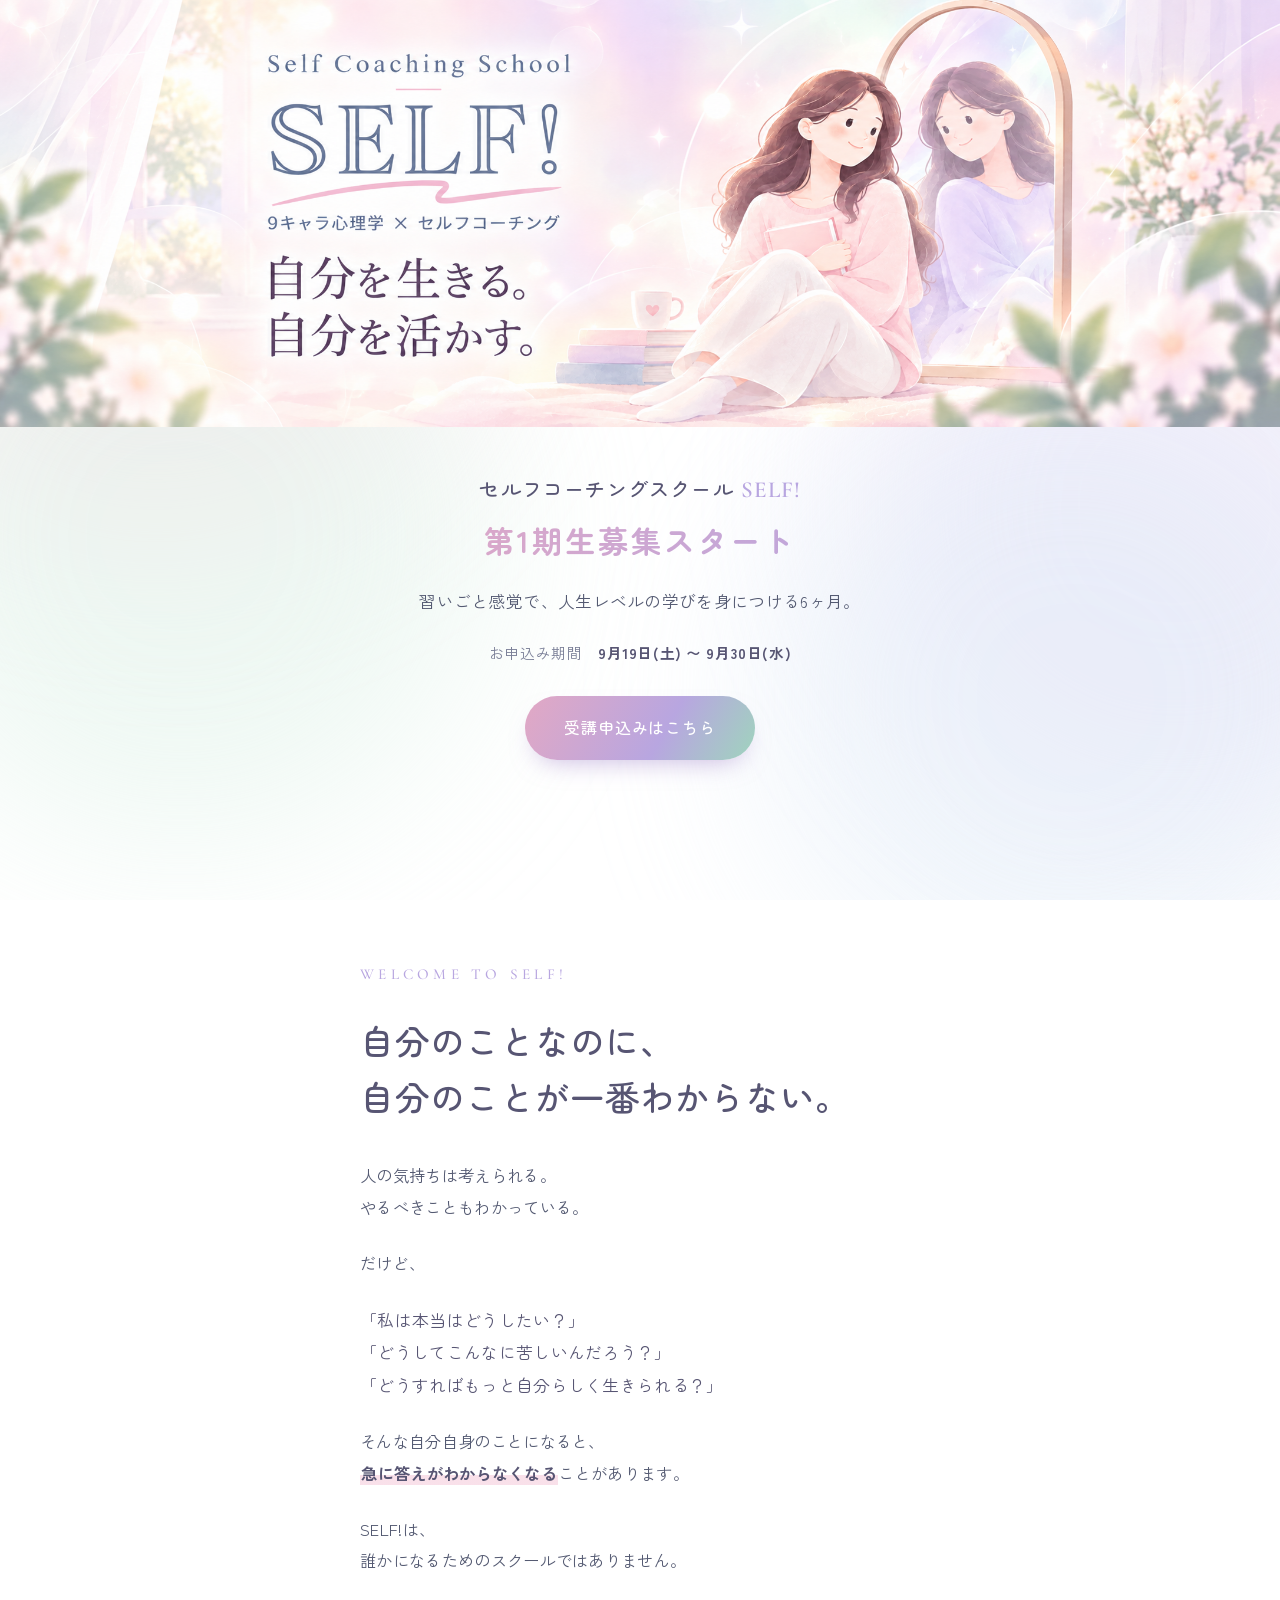
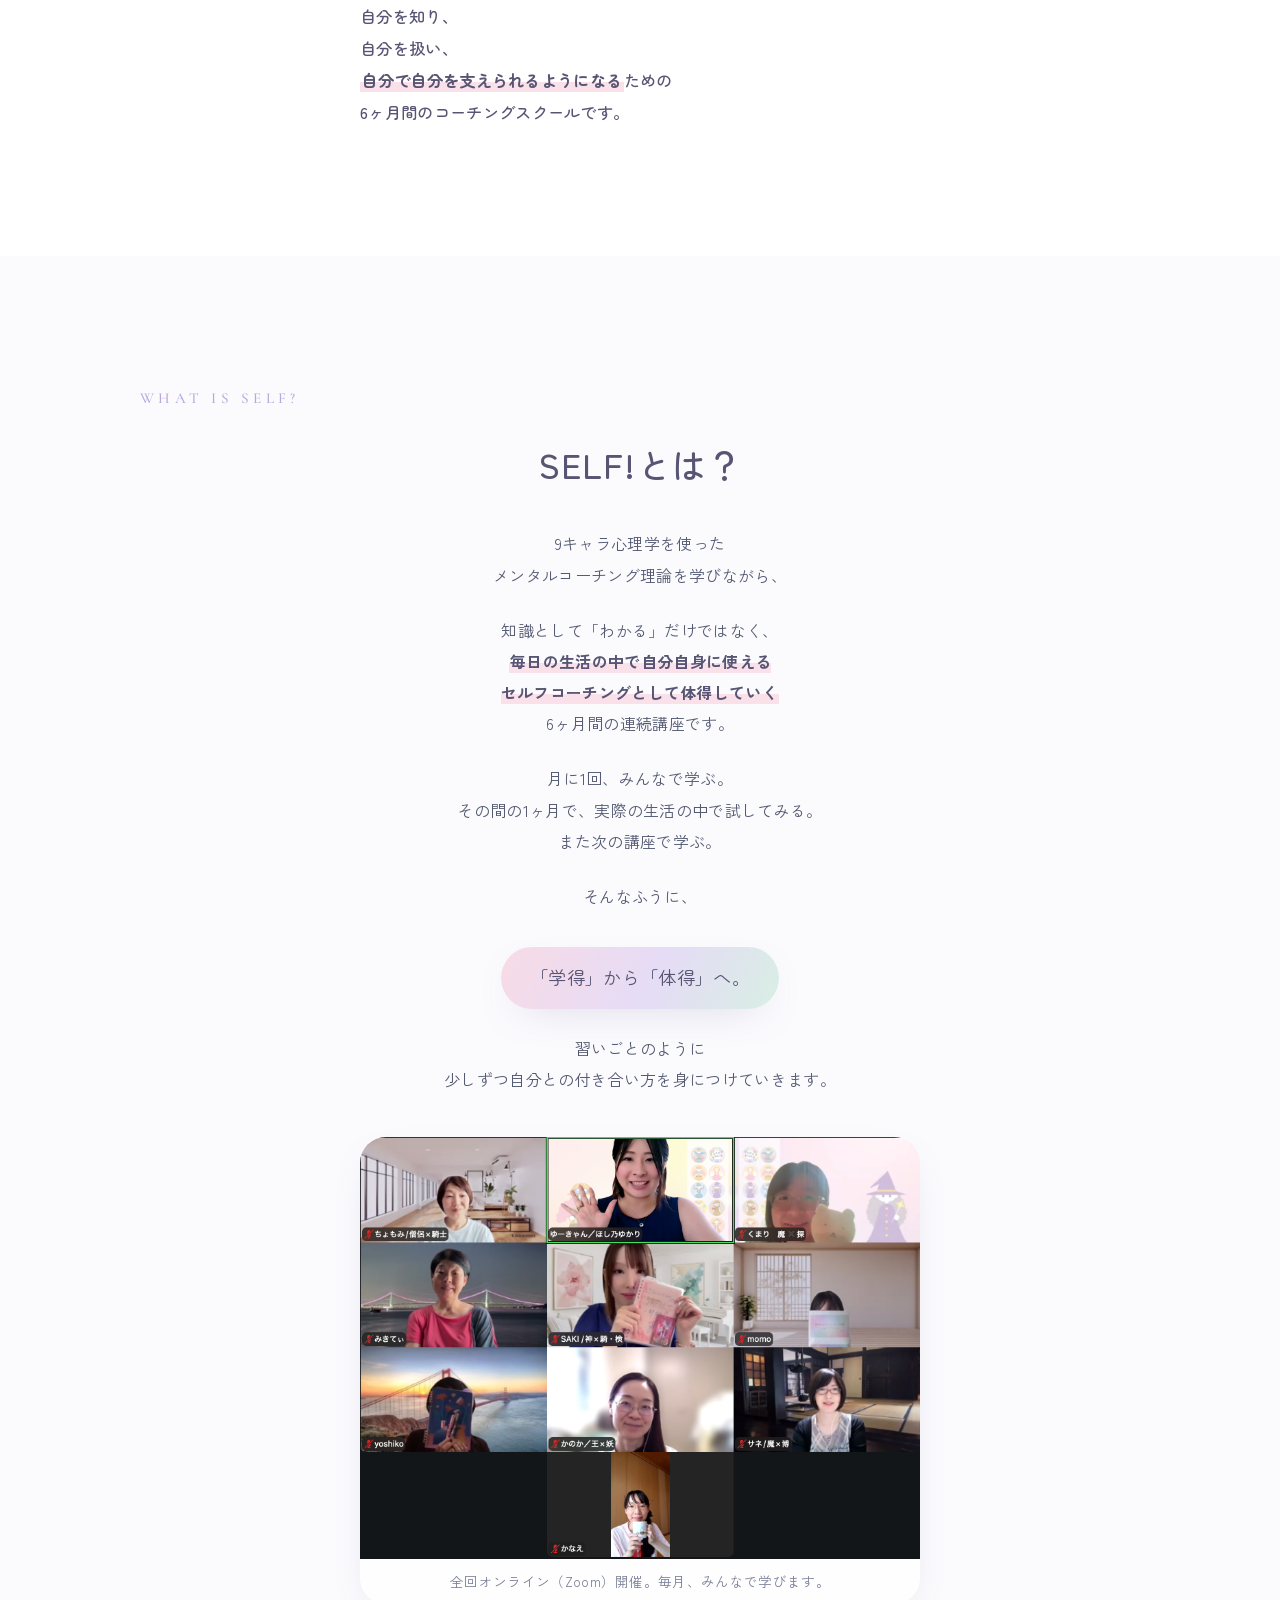
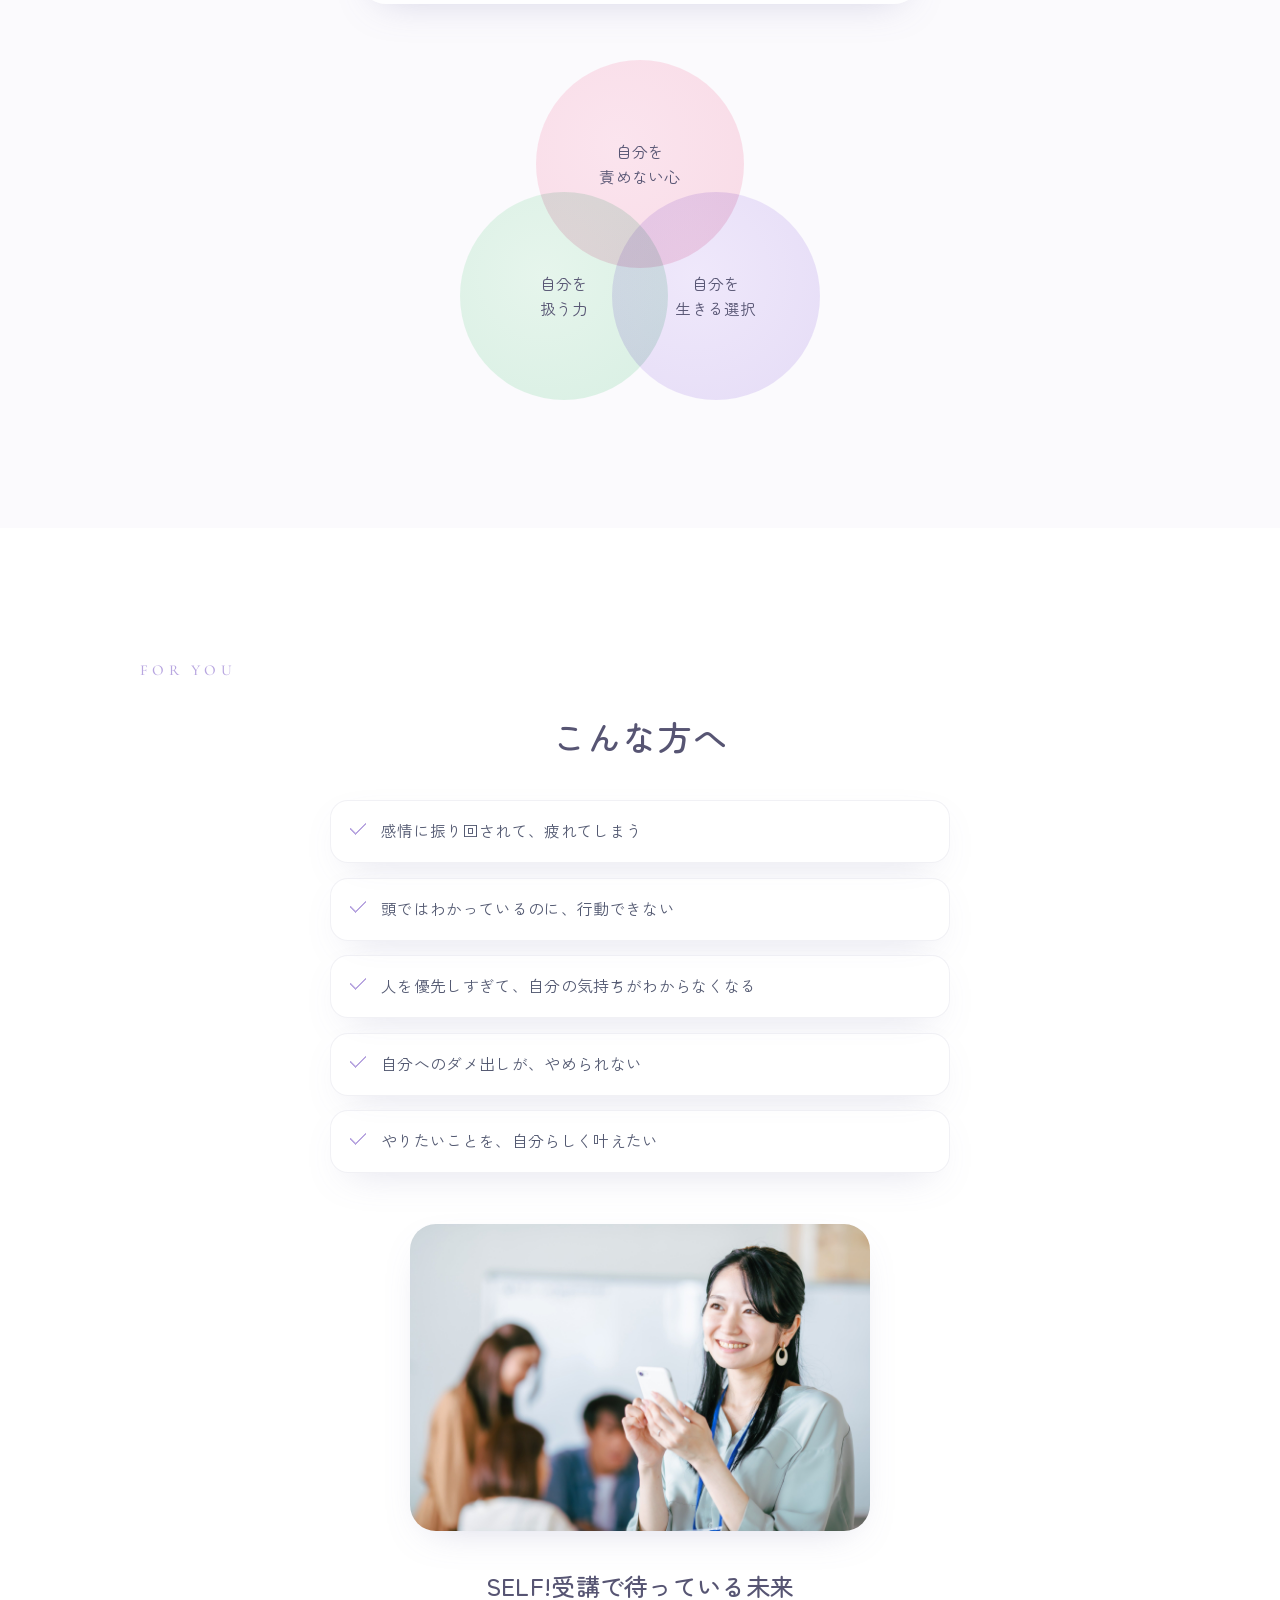
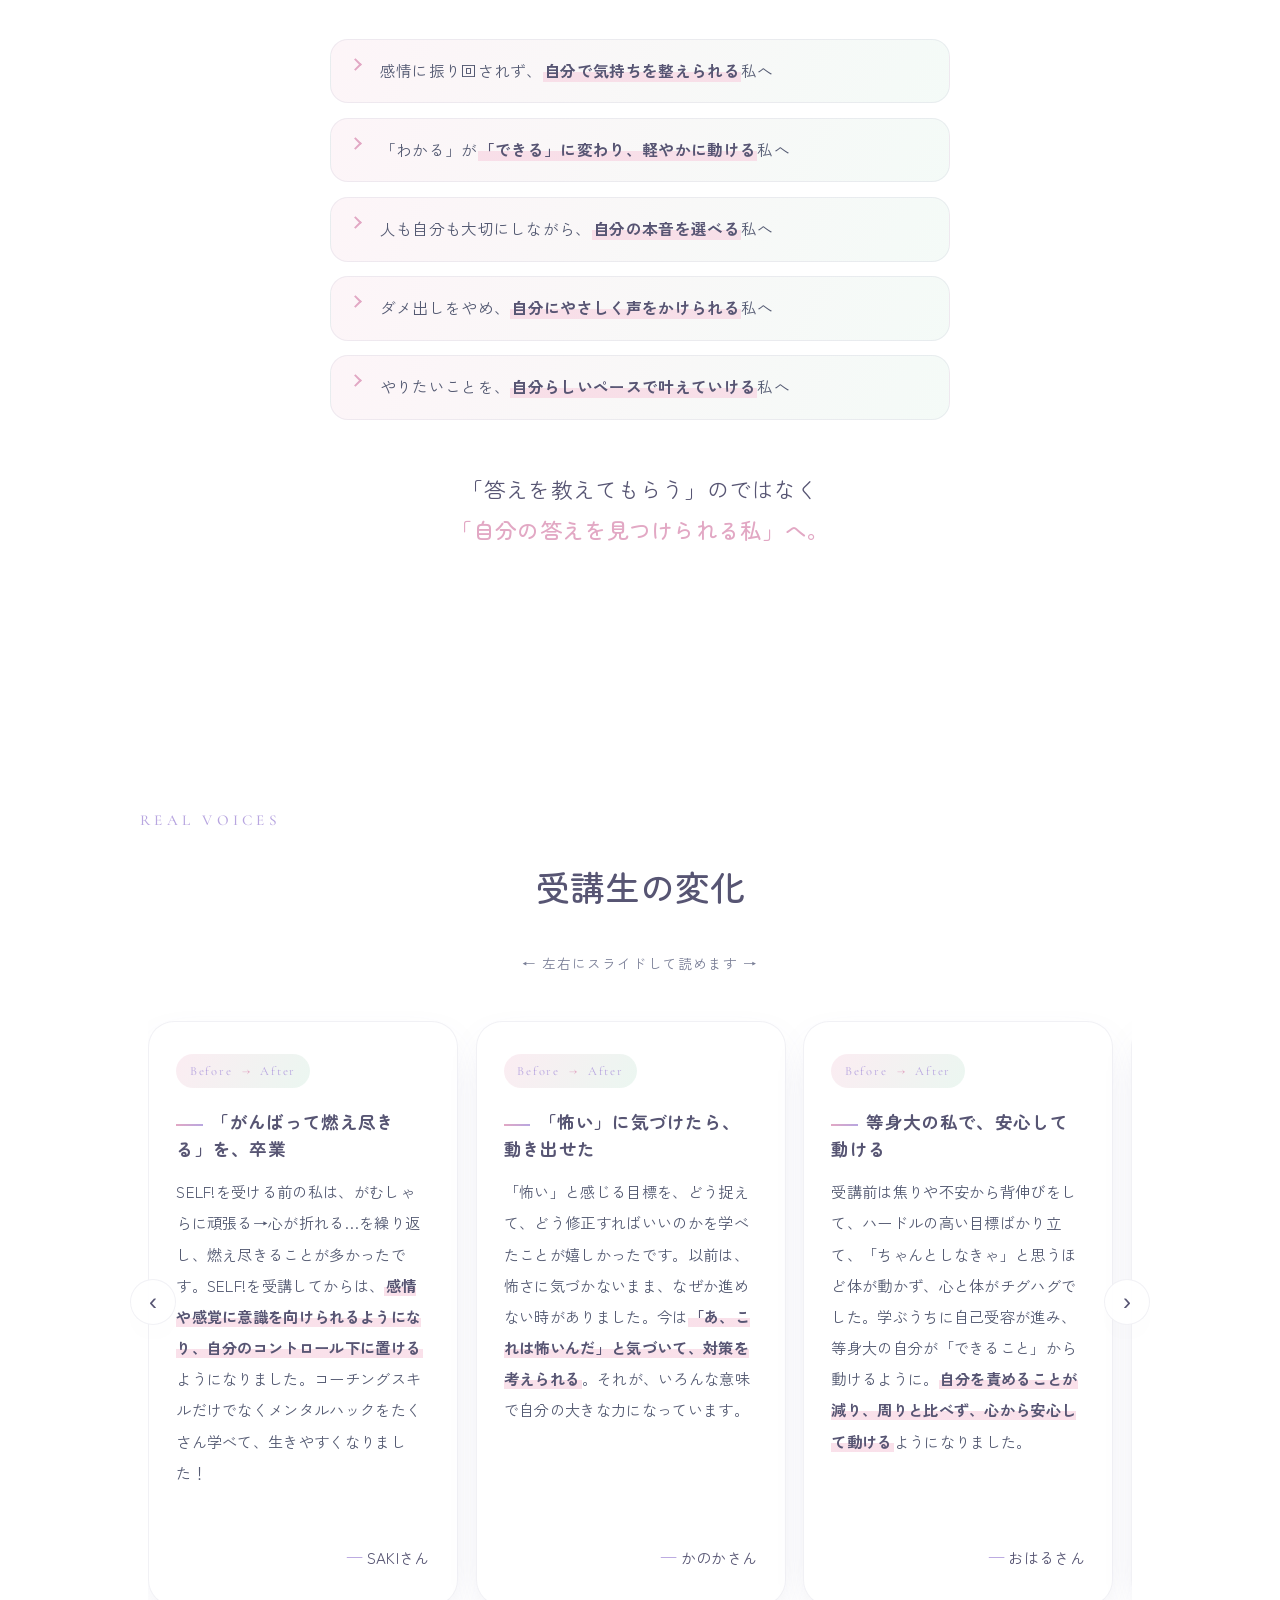
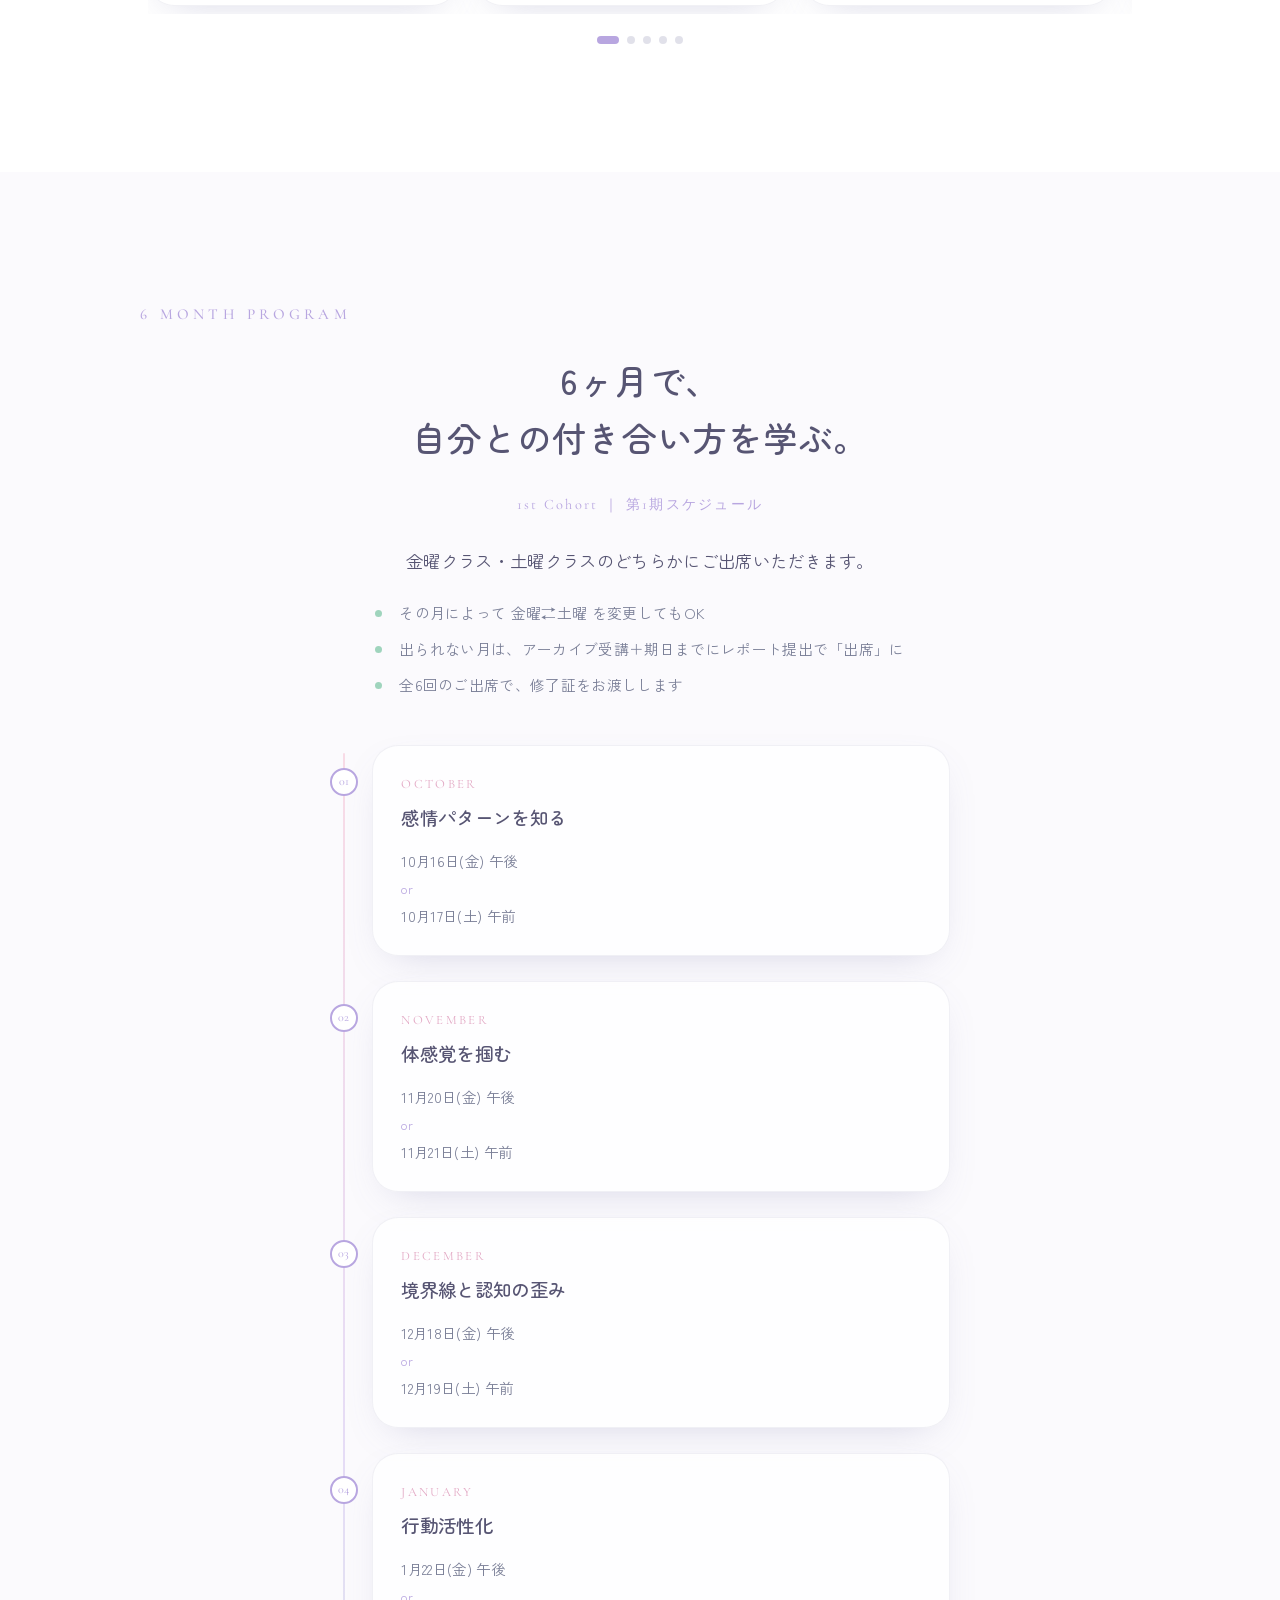
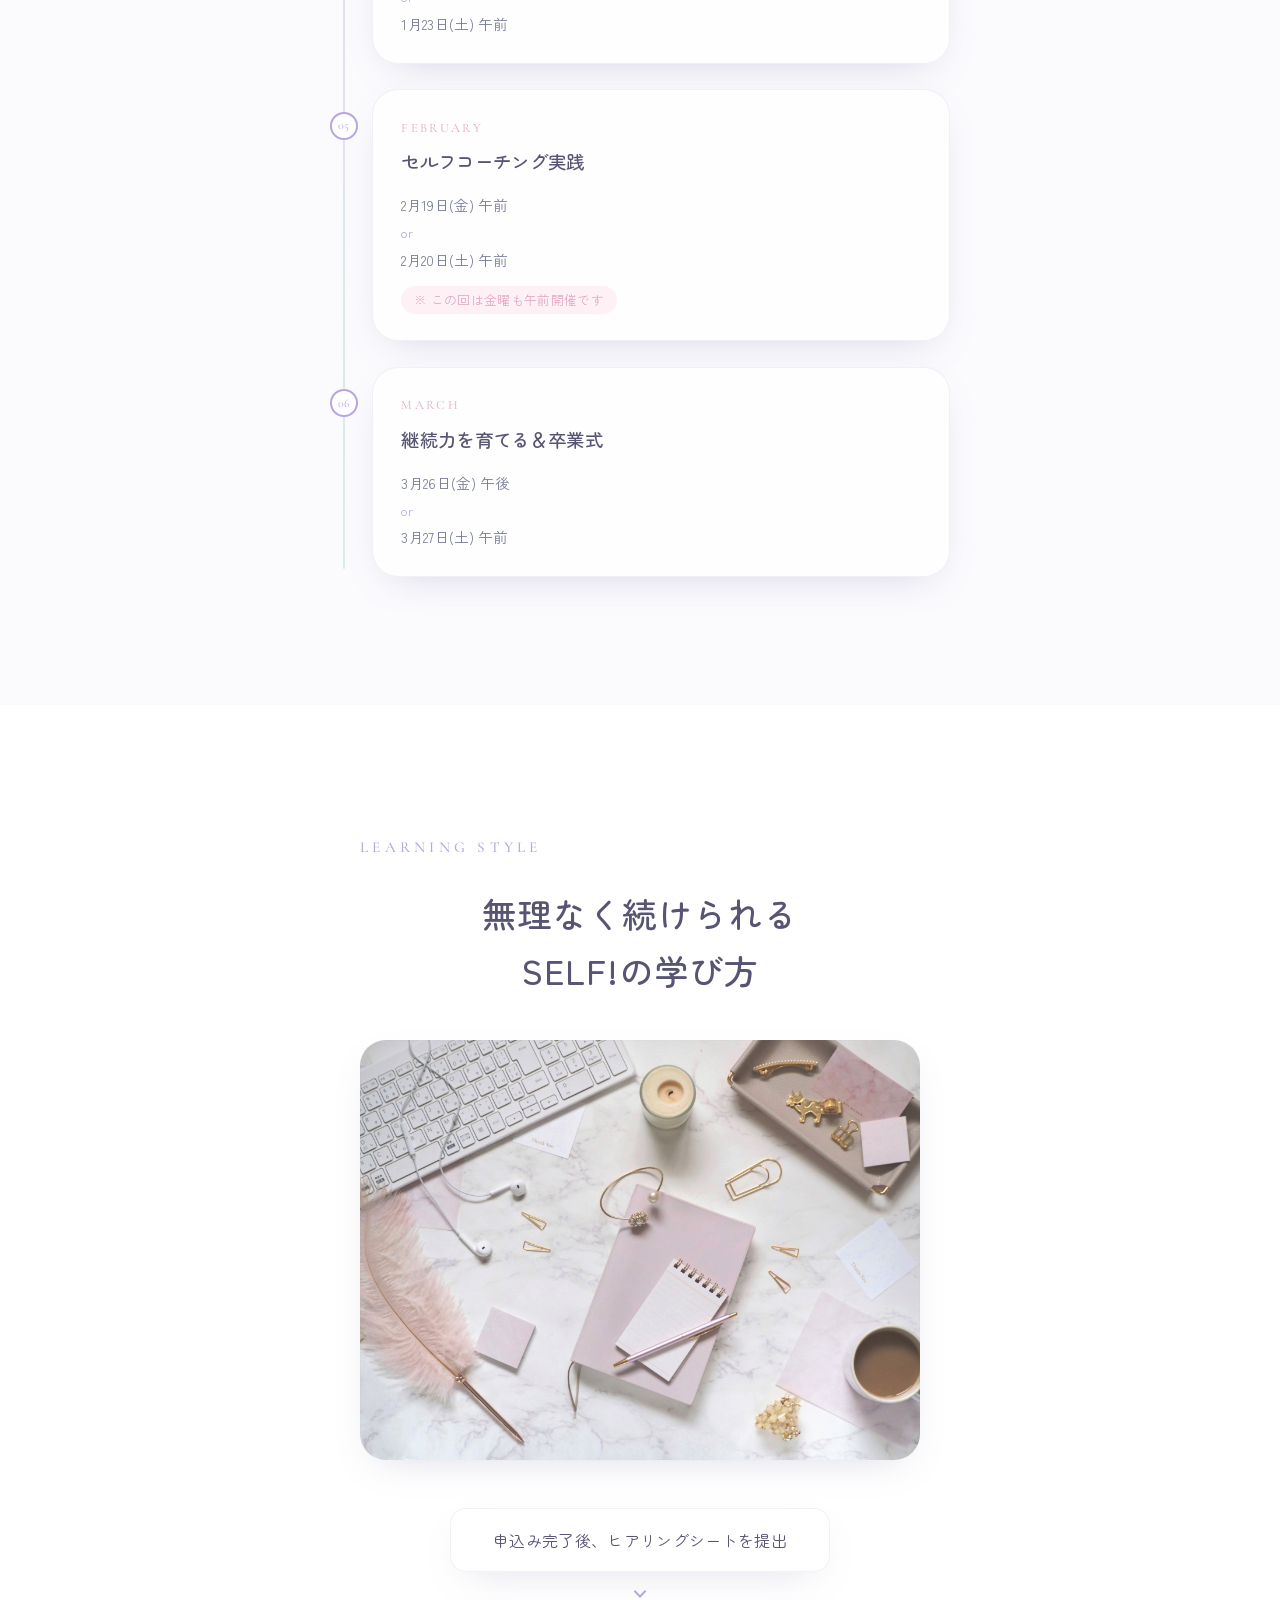
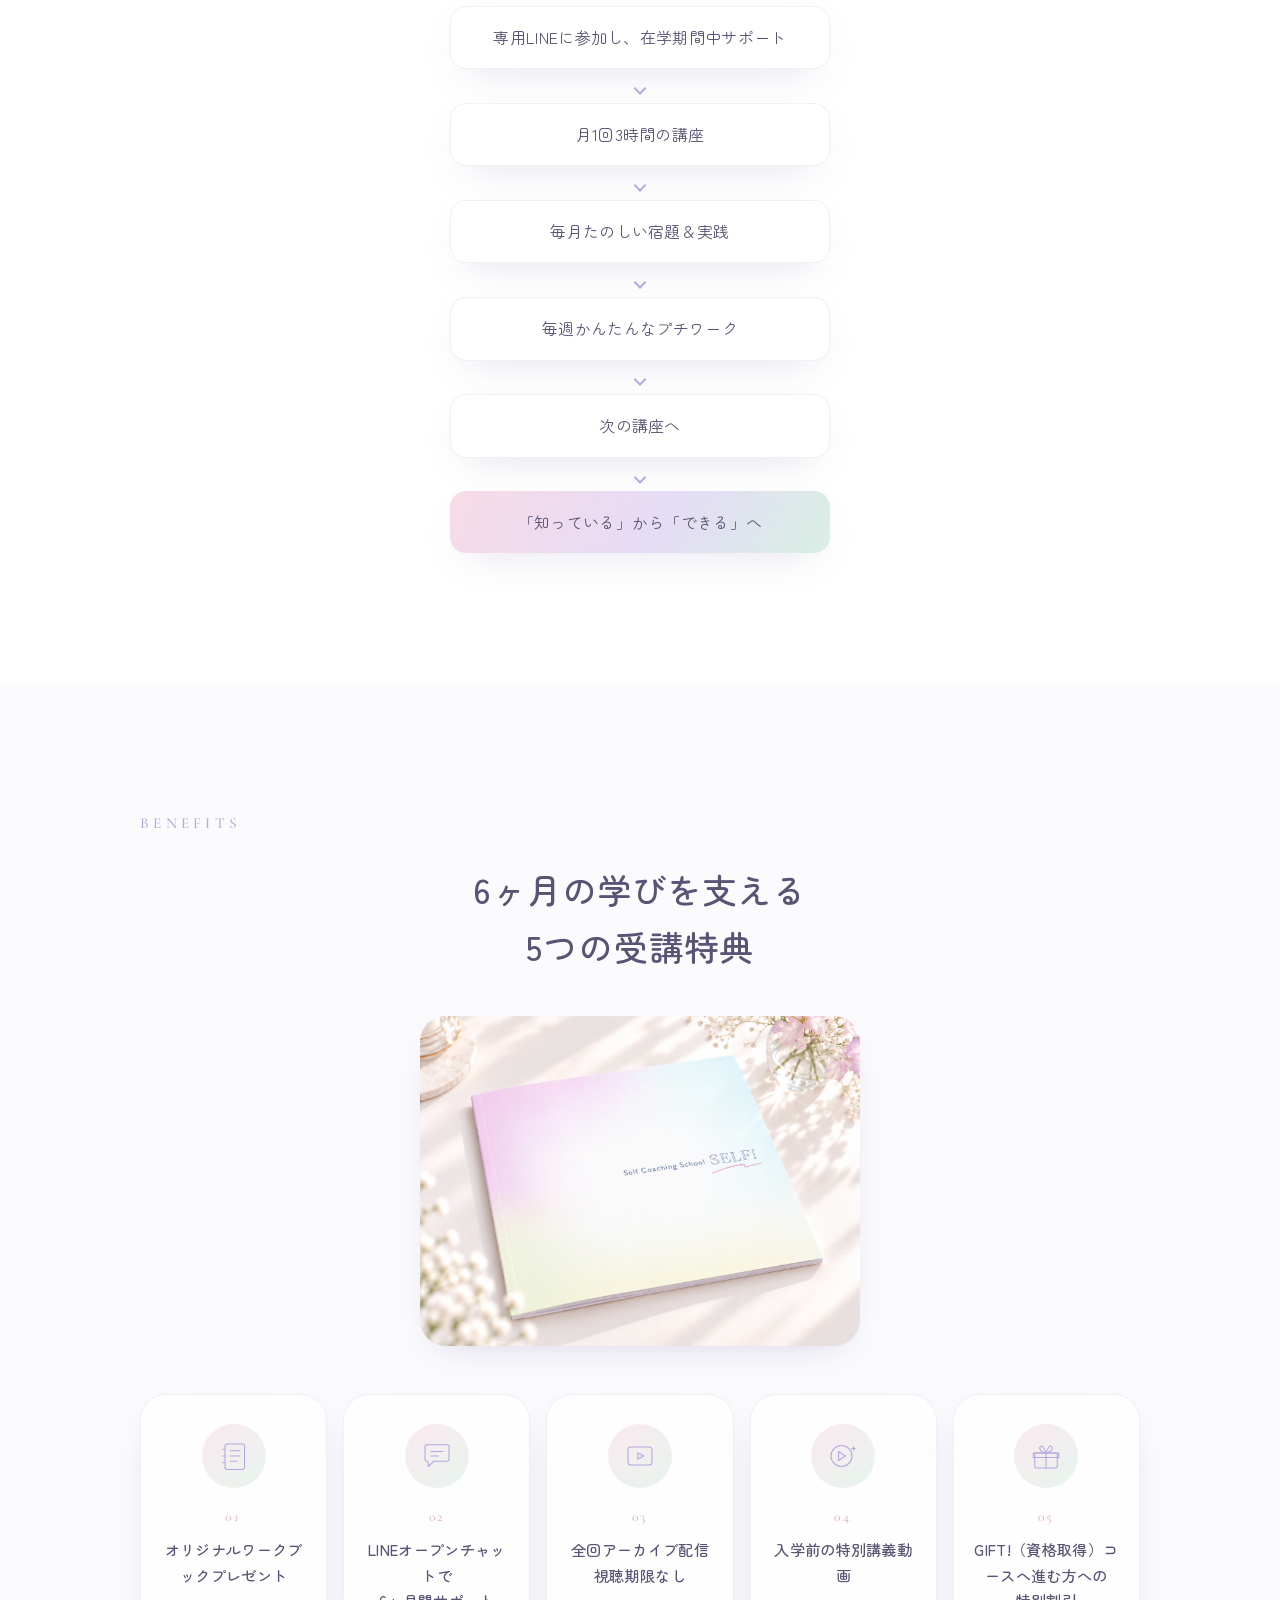
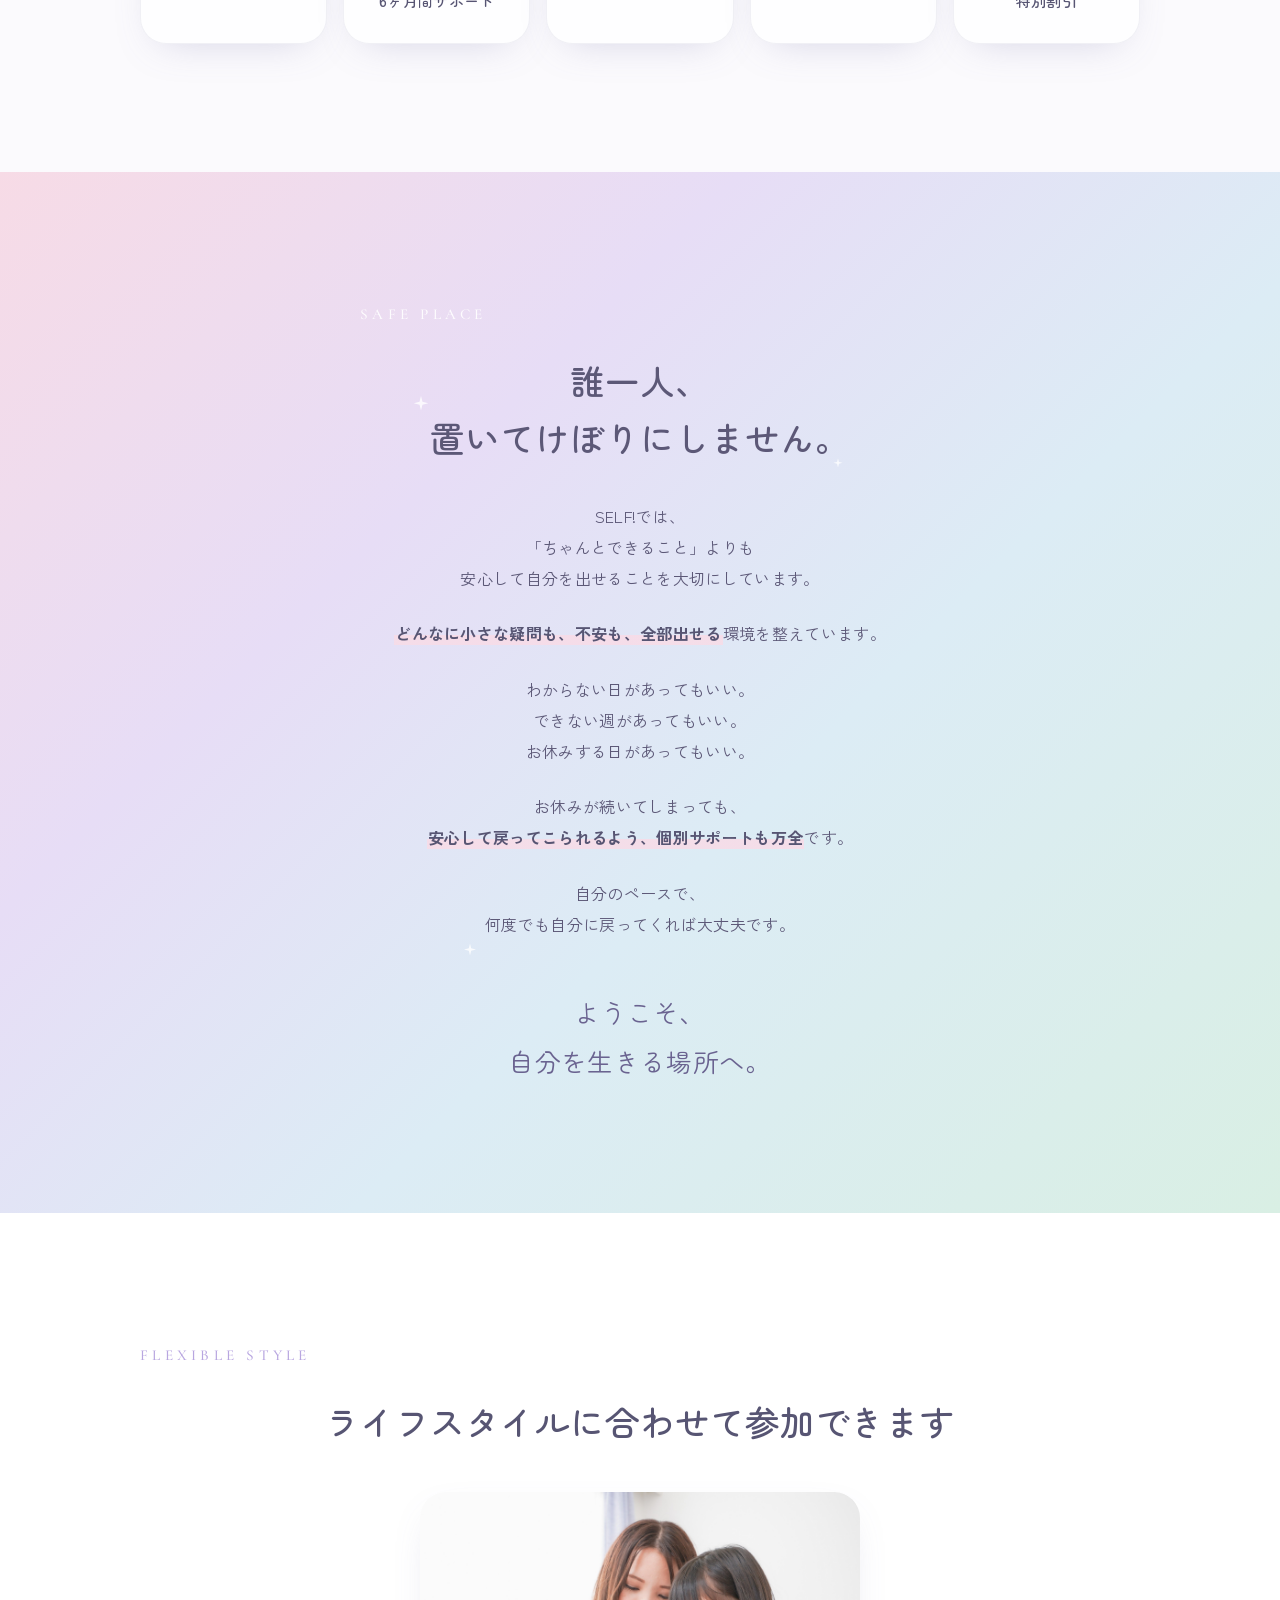
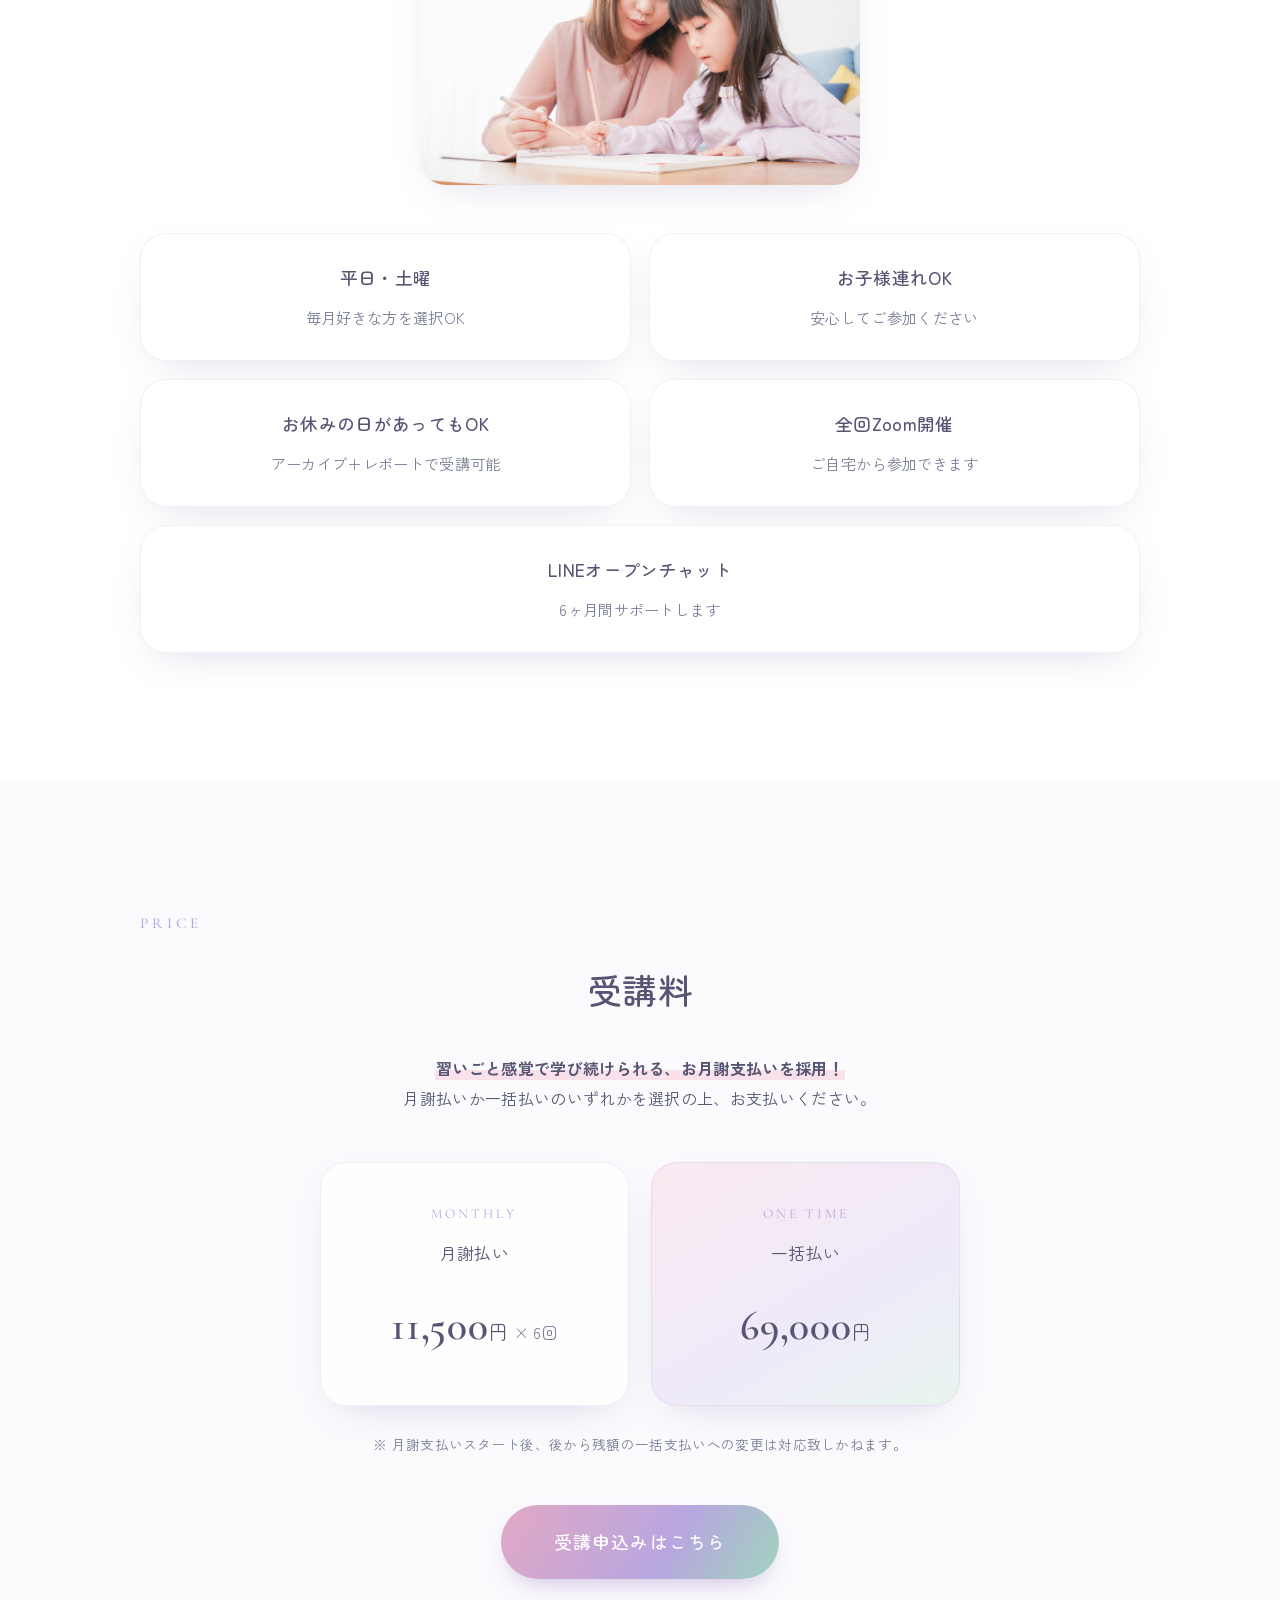
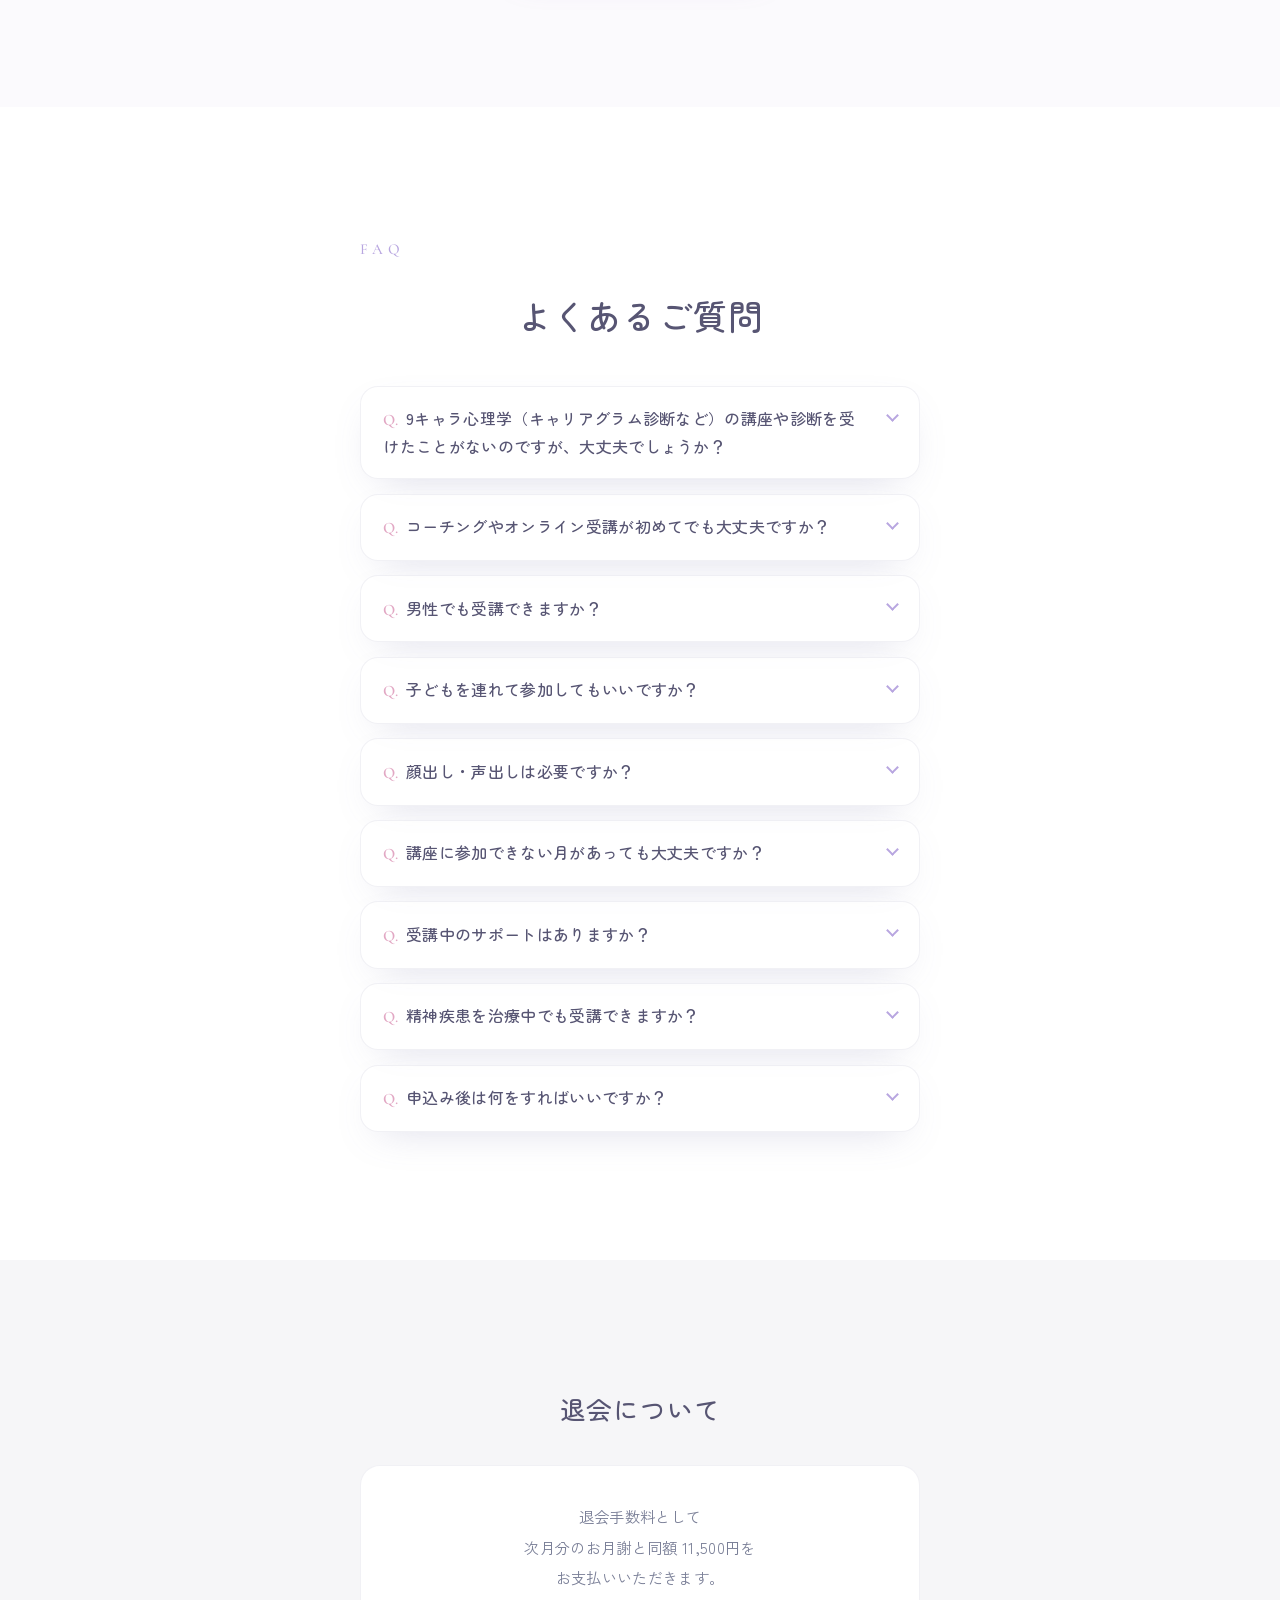
==== commit fe13e884: "受講案内を「よくあるご質問」に変更（折りたたみFAQ） - 「ご受講前に必ずお読みください」→「よくあるご質問」に刷新 - <details> の折りたたみ式で答えを隠し省スペース化（Q./A.表示・" ====
--- a/index.html
+++ b/index.html
@@ -599,21 +599,61 @@
     <!-- ============================================================
          10 INFORMATION
          ============================================================ -->
-    <section class="section" id="information">
+    <section class="section" id="faq">
       <div class="container container--narrow reveal">
-        <p class="eyebrow">Information</p>
-        <h2 class="section__title section__title--center">ご受講前に必ずお読みください</h2>
-
-        <ul class="info-list">
-          <li>女性限定です</li>
-          <li>お子様連れ大歓迎です</li>
-          <li><strong>グループに分かれてのワークタイムがあるため、顔出し＆声出し必須</strong>となります</li>
-          <li>お休みの日があっても大丈夫です<br /><span class="info-list__sub">アーカイブ受講＋レポート提出をお願いします</span></li>
-          <li>LINEオープンチャットにて6ヶ月間サポートします</li>
-          <li>Zoom招待等のご連絡もLINEを介して行います</li>
-          <li>セルフコーチングは、フラットなメンタルをプラスにするスキルです。そのため<strong class="mark">精神疾患を治療中の方は、心身に負担がかかる可能性があるため受講を推奨いたしません</strong>。主治医にご相談のうえ、ご受講ください</li>
-          <li>10月に入りましたら、お申し込みメールアドレス宛に<strong>事前ヒアリングシート</strong>とLINEオープンチャットへの招待をお送りしますので、ご確認ください</li>
-        </ul>
+        <p class="eyebrow">FAQ</p>
+        <h2 class="section__title section__title--center">よくあるご質問</h2>
+
+        <!-- 折りたたみFAQ（<details>）。質問をクリックで答えを表示。
+             項目を増やす時は <details class="faq__item"> ブロックを複製してください。 -->
+        <div class="faq">
+
+          <details class="faq__item">
+            <summary class="faq__q">9キャラ心理学（キャリアグラム診断など）の講座や診断を受けたことがないのですが、大丈夫でしょうか？</summary>
+            <p class="faq__a">はい！ご心配には及びません。当スクールは9キャラ心理学に触れたことがない方でもわかりやすく学ぶことができ、セルフコーチングを習得することが可能です。</p>
+          </details>
+
+          <details class="faq__item">
+            <summary class="faq__q">コーチングやオンライン受講が初めてでも大丈夫ですか？</summary>
+            <p class="faq__a">大丈夫です。Zoomの接続方法や進め方もLINEでご案内しますので、初めての方も安心してご参加いただけます。</p>
+          </details>
+
+          <details class="faq__item">
+            <summary class="faq__q">男性でも受講できますか？</summary>
+            <p class="faq__a">申し訳ございません。SELF!は女性限定のスクールです。</p>
+          </details>
+
+          <details class="faq__item">
+            <summary class="faq__q">子どもを連れて参加してもいいですか？</summary>
+            <p class="faq__a">お子様連れ大歓迎です。安心してご参加ください。</p>
+          </details>
+
+          <details class="faq__item">
+            <summary class="faq__q">顔出し・声出しは必要ですか？</summary>
+            <p class="faq__a">グループに分かれてのワークタイムがあるため、<strong>顔出し＆声出しは必須</strong>となります。</p>
+          </details>
+
+          <details class="faq__item">
+            <summary class="faq__q">講座に参加できない月があっても大丈夫ですか？</summary>
+            <p class="faq__a">大丈夫です。お休みされた回はアーカイブ受講＋レポート提出で「出席」となります。全6回のご出席で修了証をお渡しします。</p>
+          </details>
+
+          <details class="faq__item">
+            <summary class="faq__q">受講中のサポートはありますか？</summary>
+            <p class="faq__a">LINEオープンチャットで6ヶ月間サポートします。Zoom招待などのご連絡もLINEを介して行います。</p>
+          </details>
+
+          <details class="faq__item">
+            <summary class="faq__q">精神疾患を治療中でも受講できますか？</summary>
+            <p class="faq__a">セルフコーチングは、フラットなメンタルをプラスにするスキルです。そのため<strong class="mark">治療中の方は心身に負担がかかる可能性があるため、受講を推奨いたしません</strong>。主治医にご相談のうえ、ご受講ください。</p>
+          </details>
+
+          <details class="faq__item">
+            <summary class="faq__q">申込み後は何をすればいいですか？</summary>
+            <p class="faq__a">10月に入りましたら、お申込みメールアドレス宛に<strong>事前ヒアリングシート</strong>とLINEオープンチャットへの招待をお送りします。届きましたらご確認ください。</p>
+          </details>
+
+        </div>
       </div>
     </section>
 
--- a/css/style.css
+++ b/css/style.css
@@ -1061,6 +1061,72 @@
 }
 .info-list__sub { color: var(--color-text-soft); font-size: 0.9rem; }
 
+/* --- 10 FAQ（折りたたみ・省スペース） --- */
+.faq {
+  max-width: 640px;
+  margin: 2.6rem auto 0;
+  display: grid;
+  gap: 0.9rem;
+}
+.faq__item {
+  background: rgba(255, 255, 255, 0.72);
+  border: 1px solid var(--card-border);
+  border-radius: 18px;
+  box-shadow: var(--card-shadow);
+  overflow: hidden;
+}
+/* 質問（クリックで開閉） */
+.faq__q {
+  list-style: none;              /* デフォルトの三角マーカーを消す */
+  cursor: pointer;
+  position: relative;
+  padding: 1.15em 3.2em 1.15em 1.4em;
+  font-family: var(--font-heading);
+  font-weight: 500;
+  color: var(--color-heading);
+  line-height: 1.65;
+  transition: color 0.25s ease;
+}
+.faq__q::-webkit-details-marker { display: none; }  /* Safari */
+.faq__q::before {
+  content: "Q.";
+  font-family: var(--font-serif);
+  font-weight: 600;
+  color: var(--accent-pink);
+  margin-right: 0.5em;
+}
+/* 右側の開閉インジケーター（開くと回転） */
+.faq__q::after {
+  content: "";
+  position: absolute;
+  right: 1.4em;
+  top: 1.5em;
+  width: 9px;
+  height: 9px;
+  border-right: 2px solid var(--accent-lavender);
+  border-bottom: 2px solid var(--accent-lavender);
+  transform: rotate(45deg);
+  transition: transform 0.3s ease;
+}
+.faq__item[open] .faq__q::after { transform: rotate(-135deg); }
+.faq__item[open] .faq__q { color: var(--accent-lavender); }
+
+/* 答え */
+.faq__a {
+  margin: 0;
+  padding: 0 1.4em 1.3em;
+  color: var(--color-text);
+  line-height: 1.95;
+  font-size: 0.96rem;
+}
+.faq__a::before {
+  content: "A.";
+  font-family: var(--font-serif);
+  font-weight: 600;
+  color: var(--accent-lavender);
+  margin-right: 0.5em;
+}
+
 /* --- 11 Cancellation（注意事項・薄いグレー） --- */
 .section--note { background: #f6f6f8; }
 .note-box {
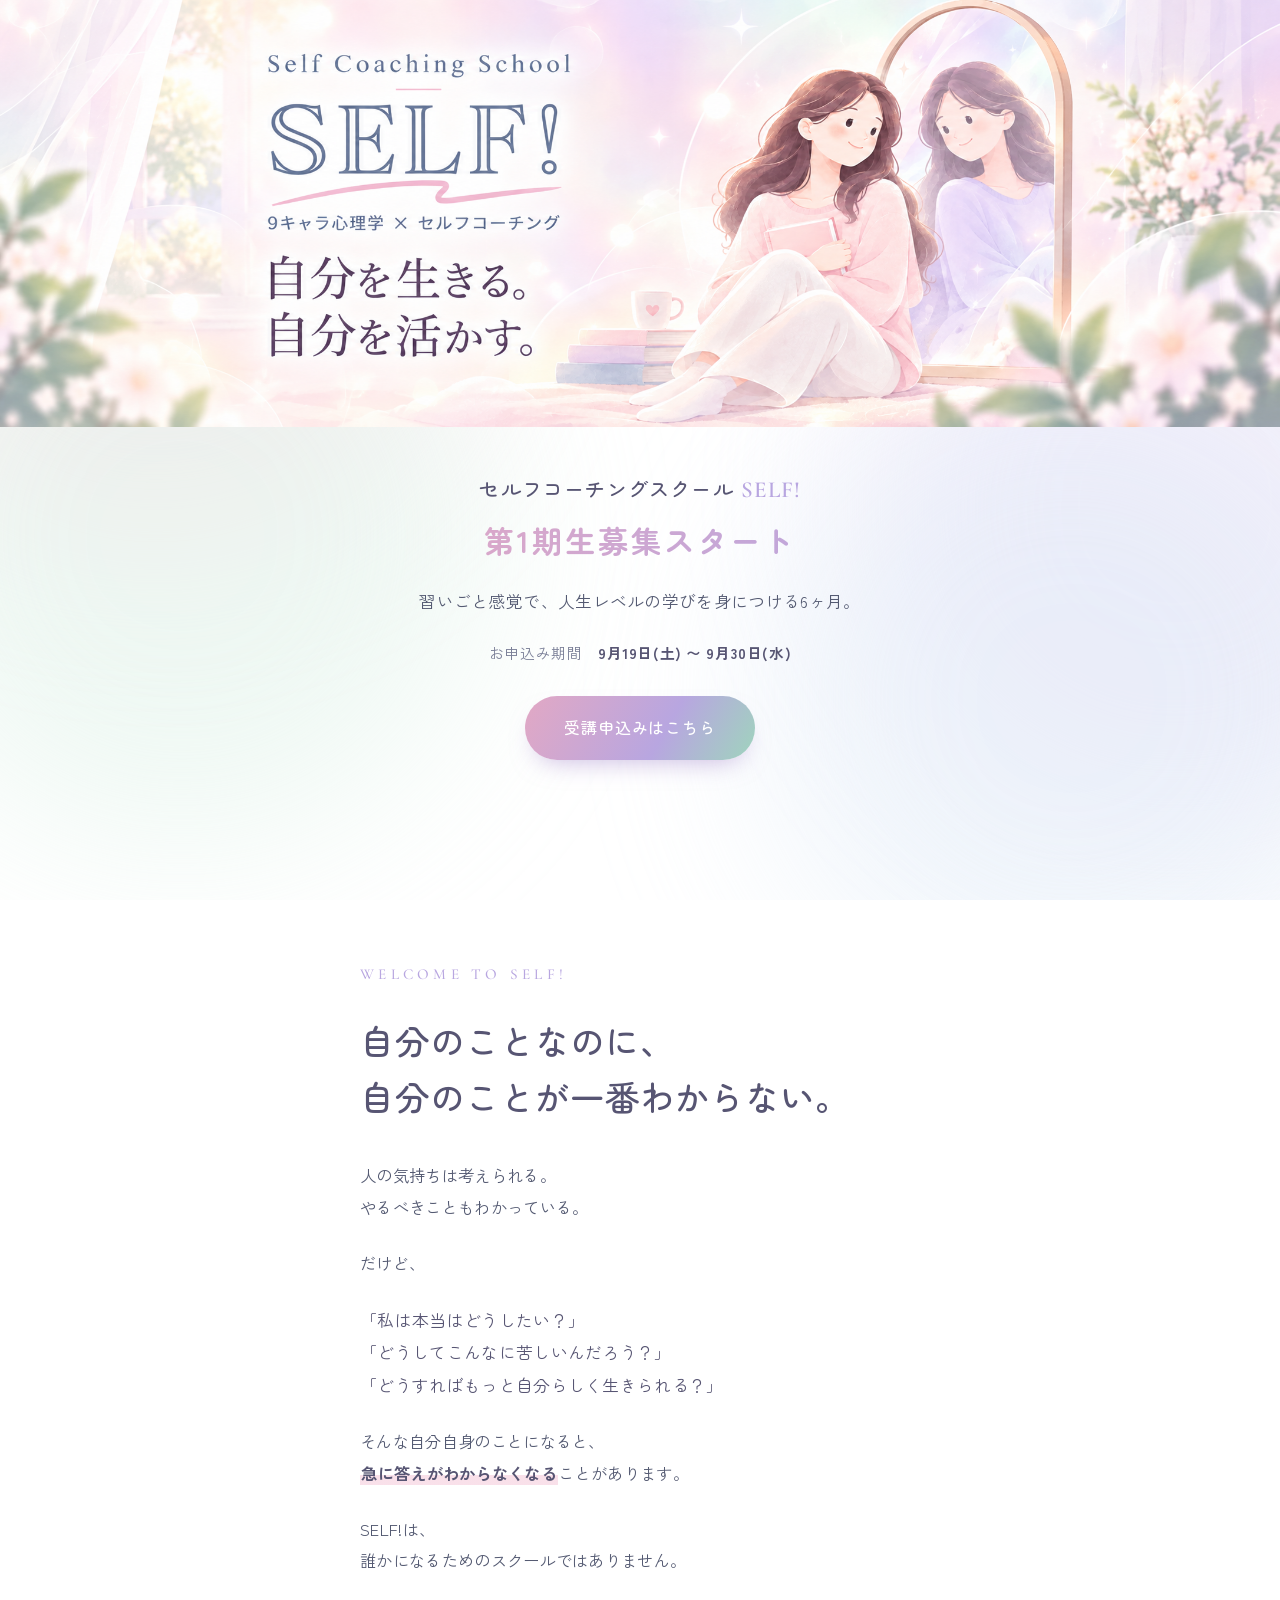
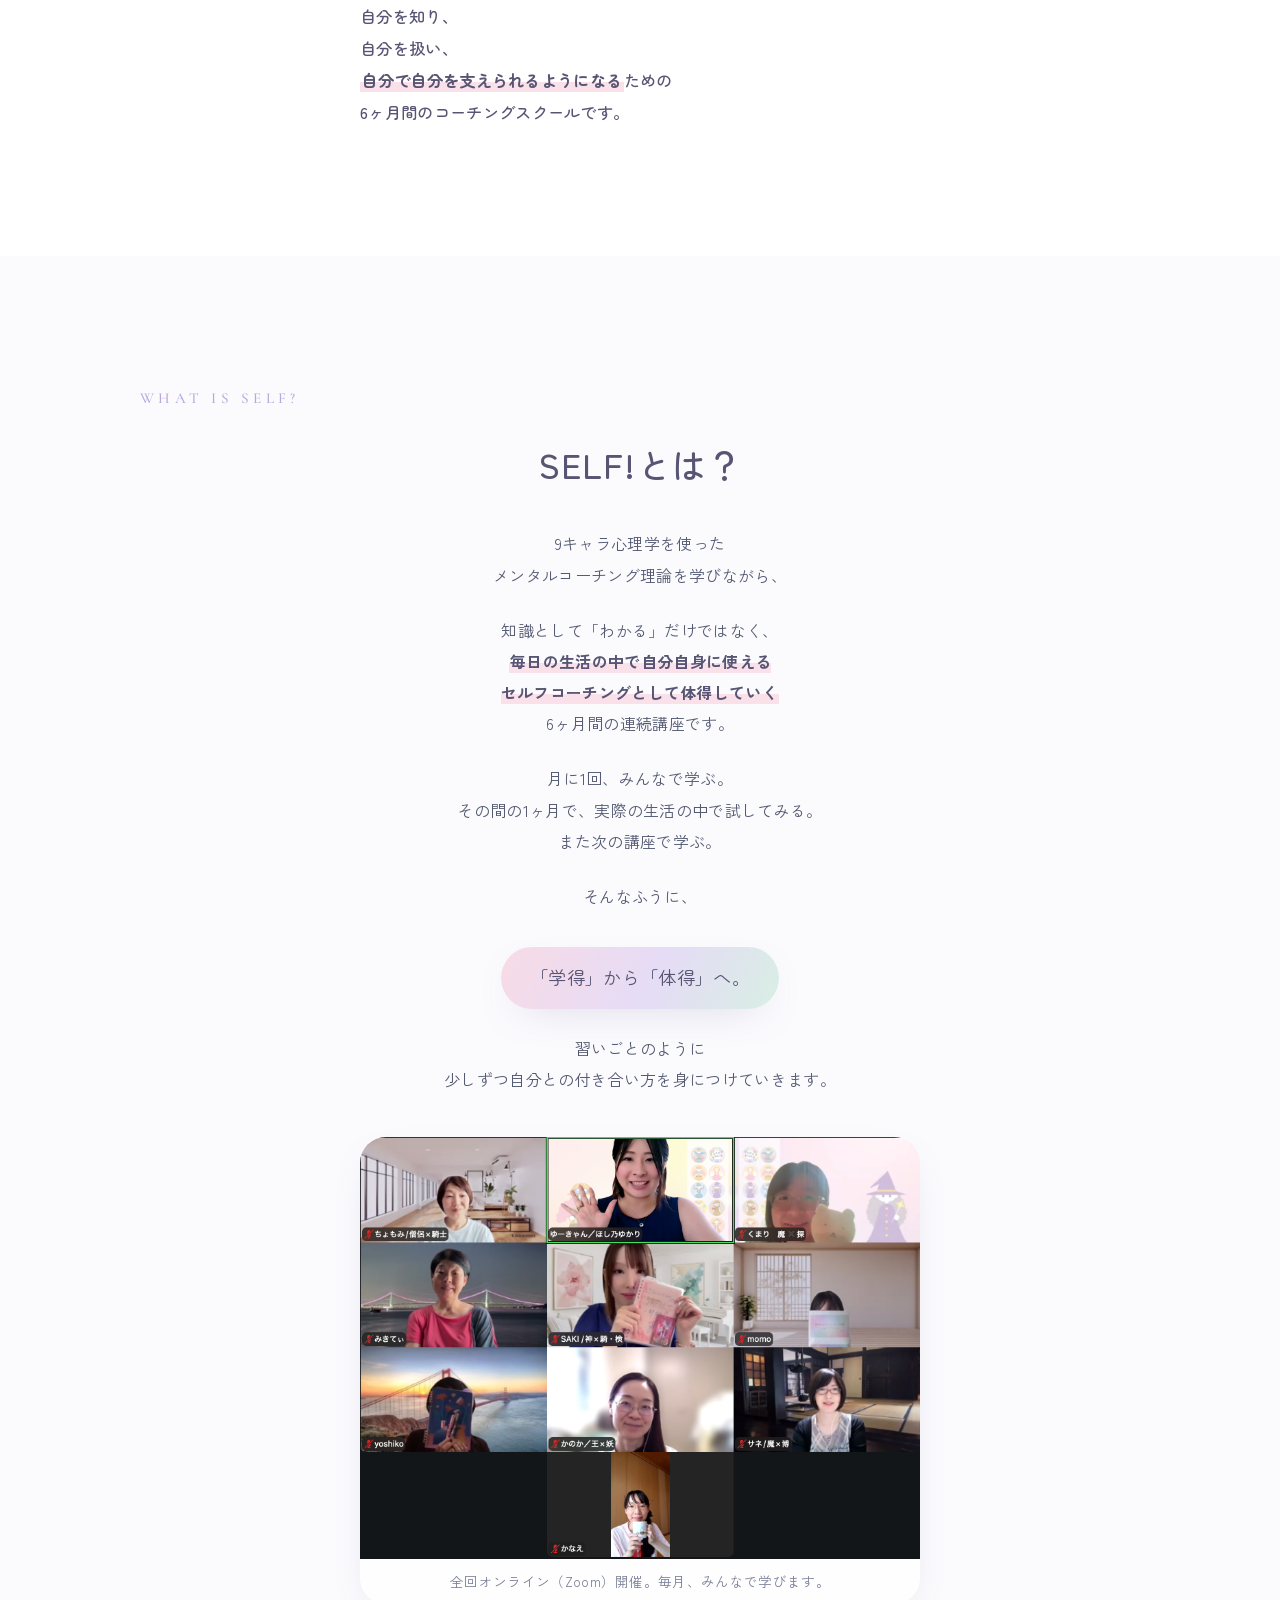
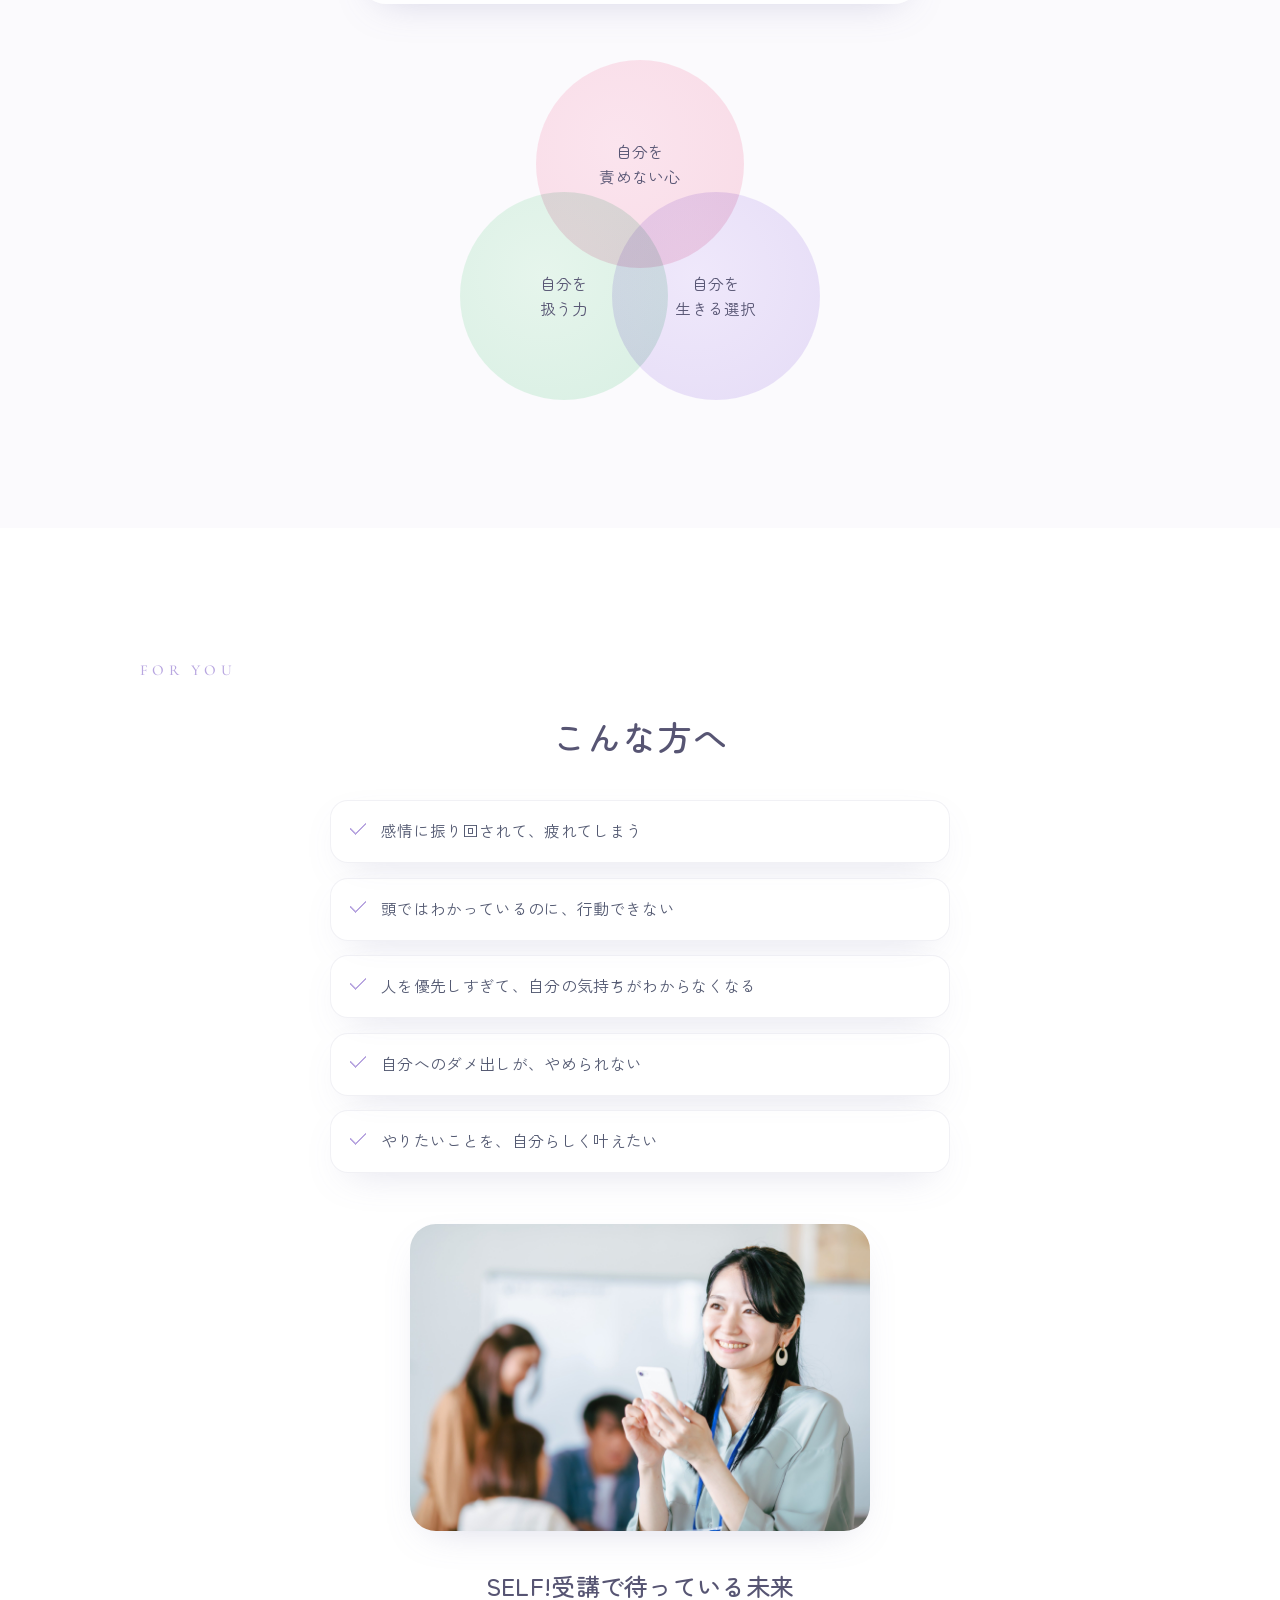
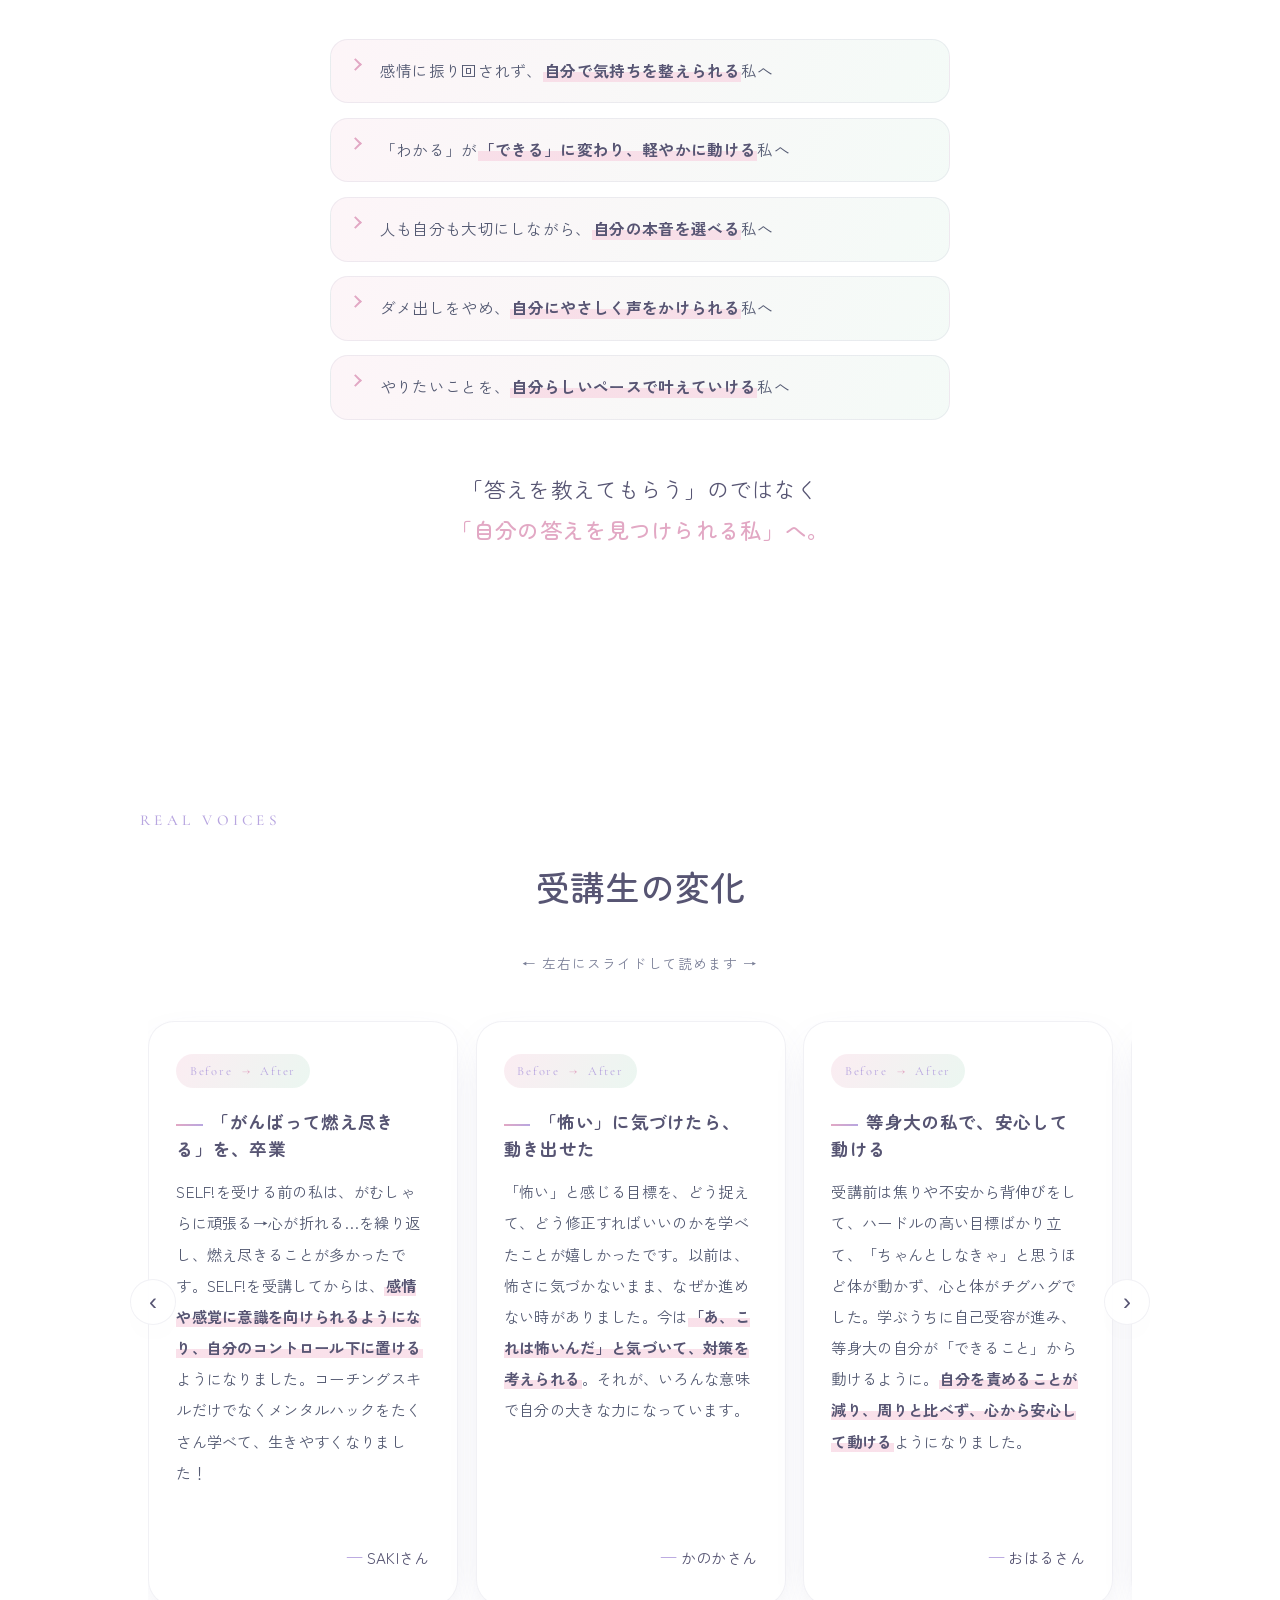
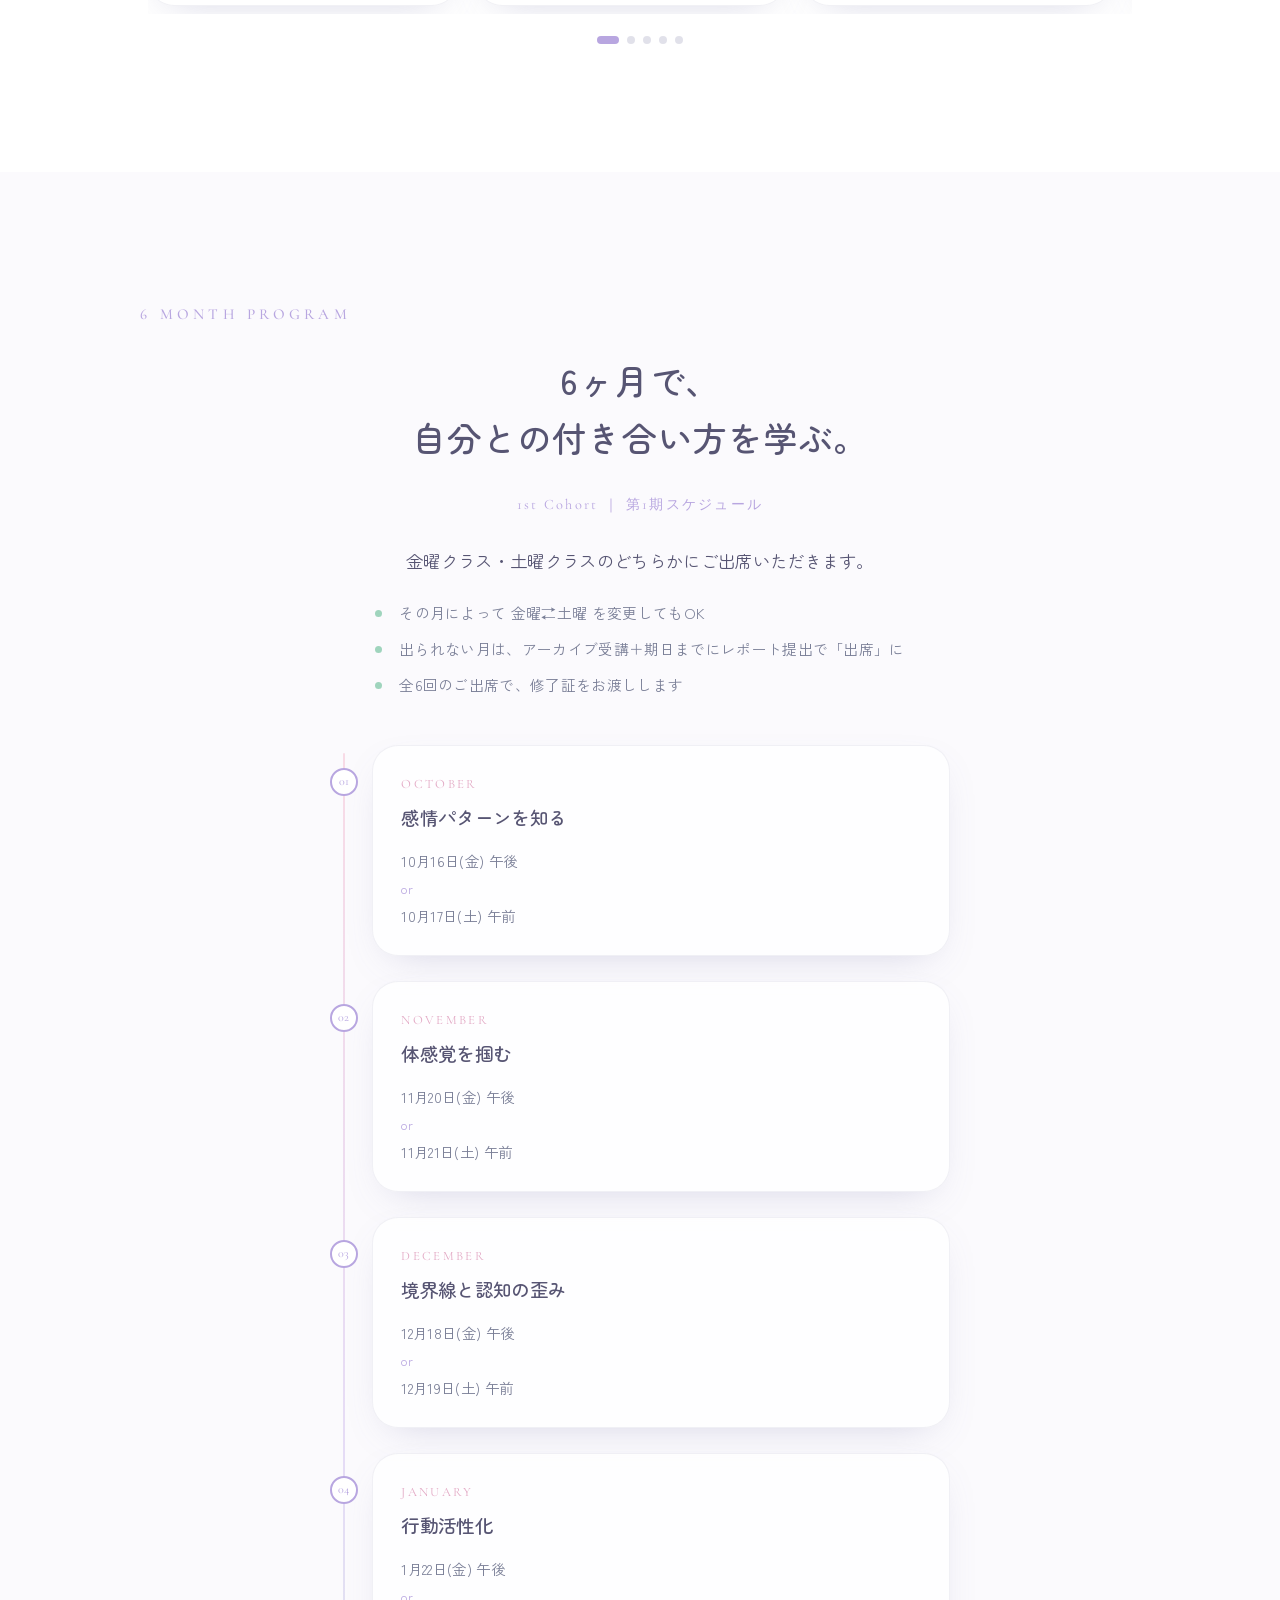
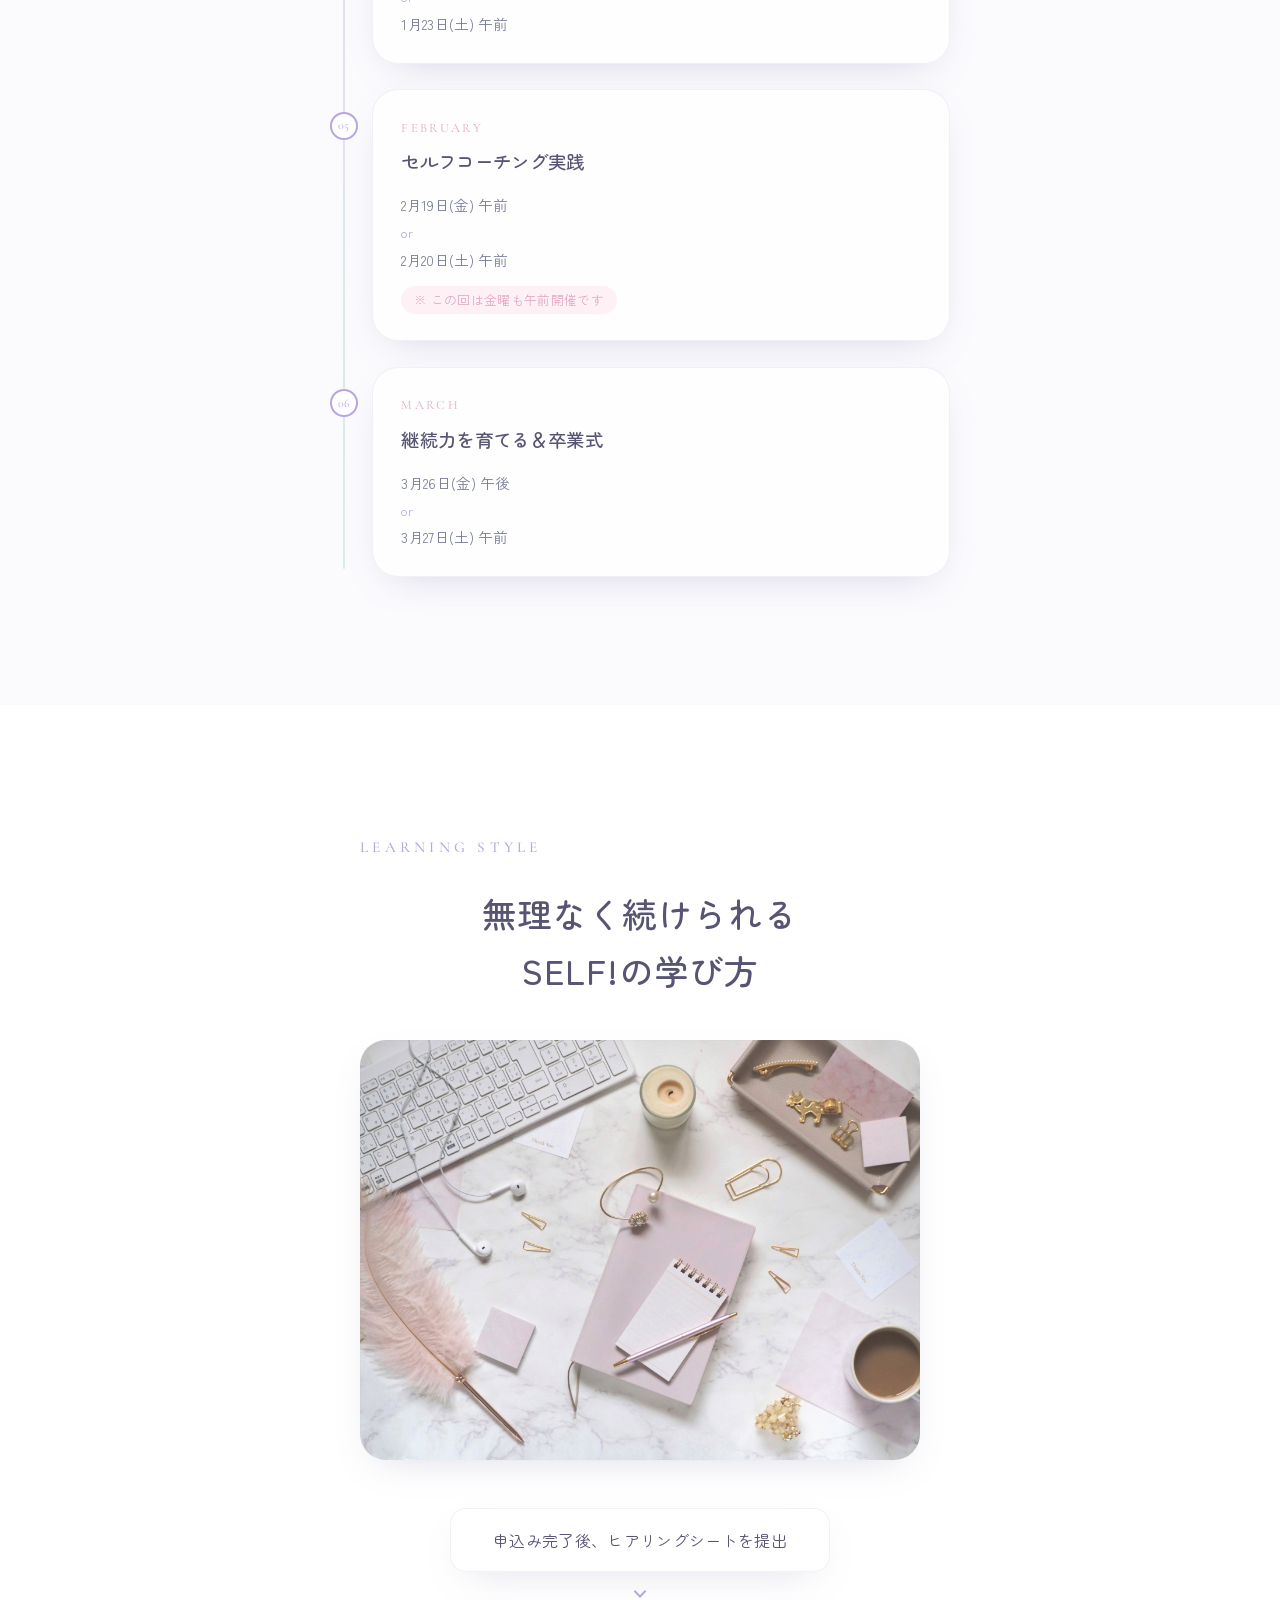
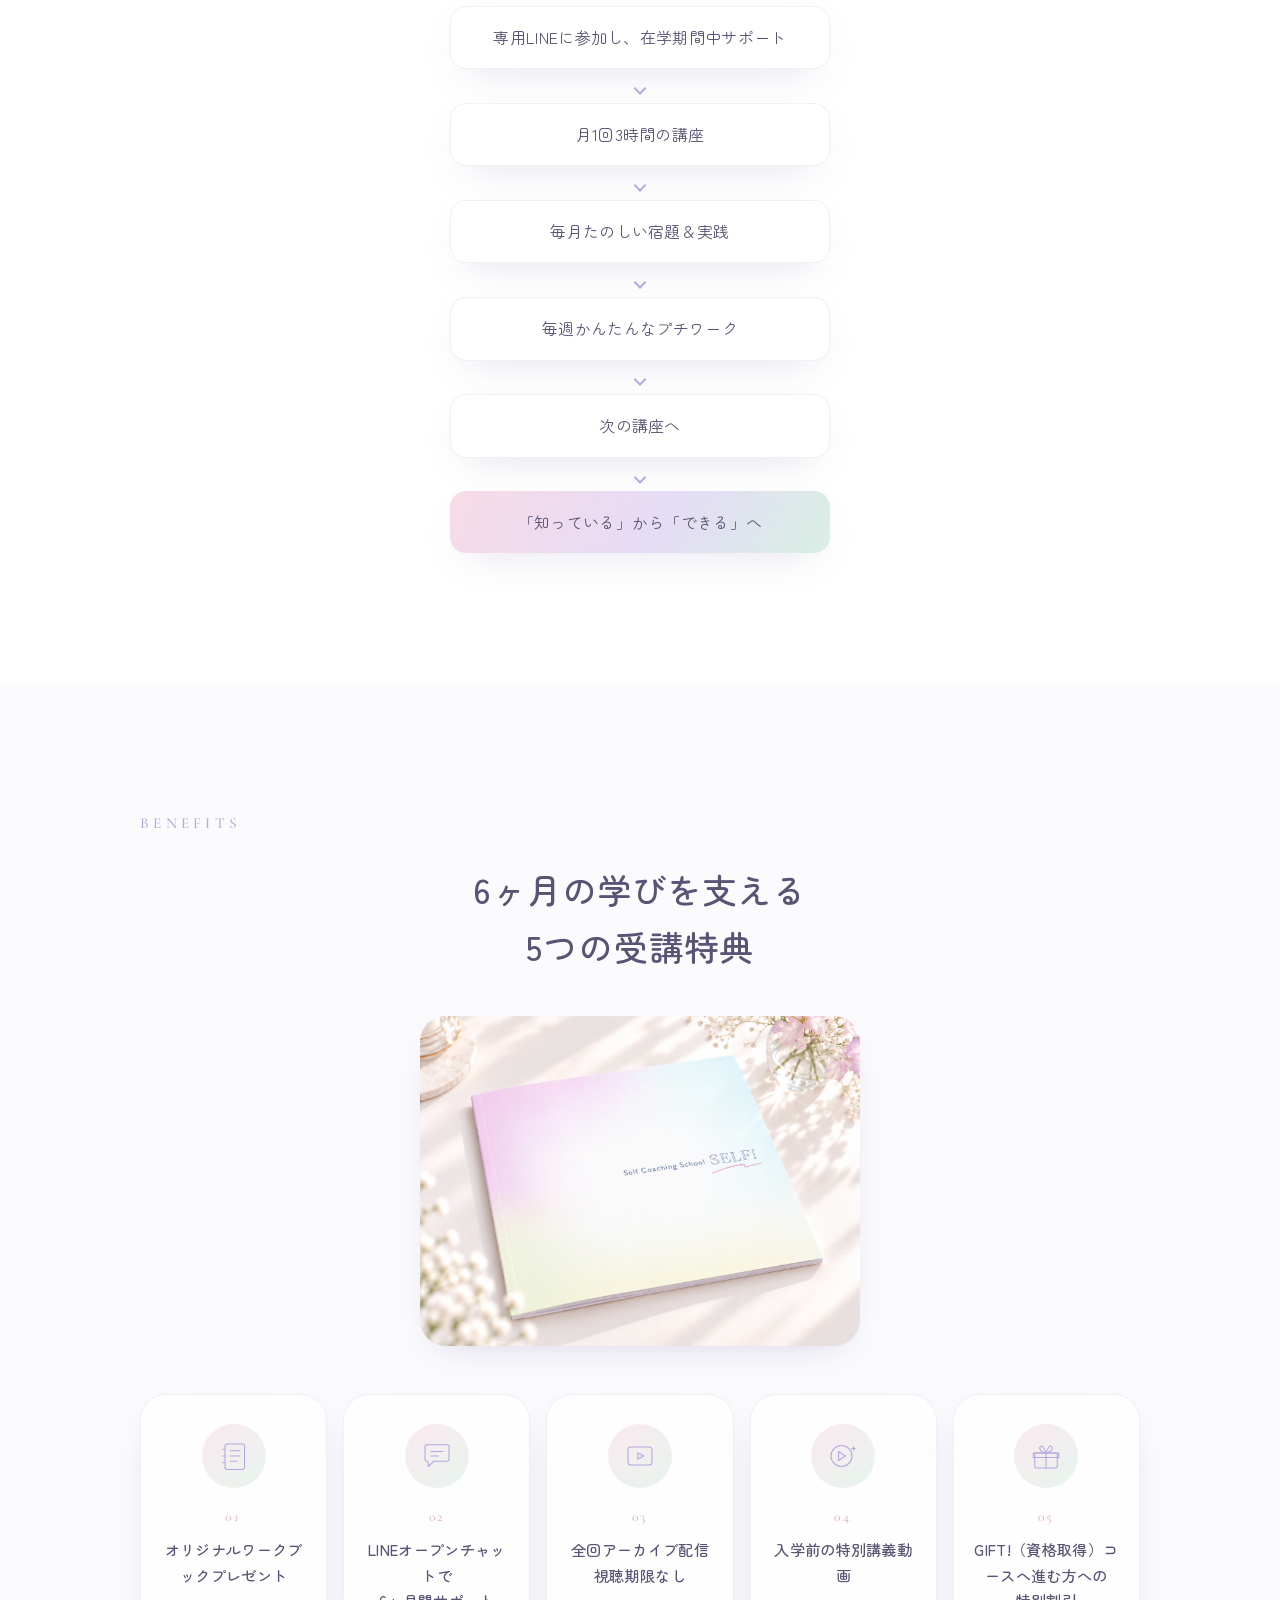
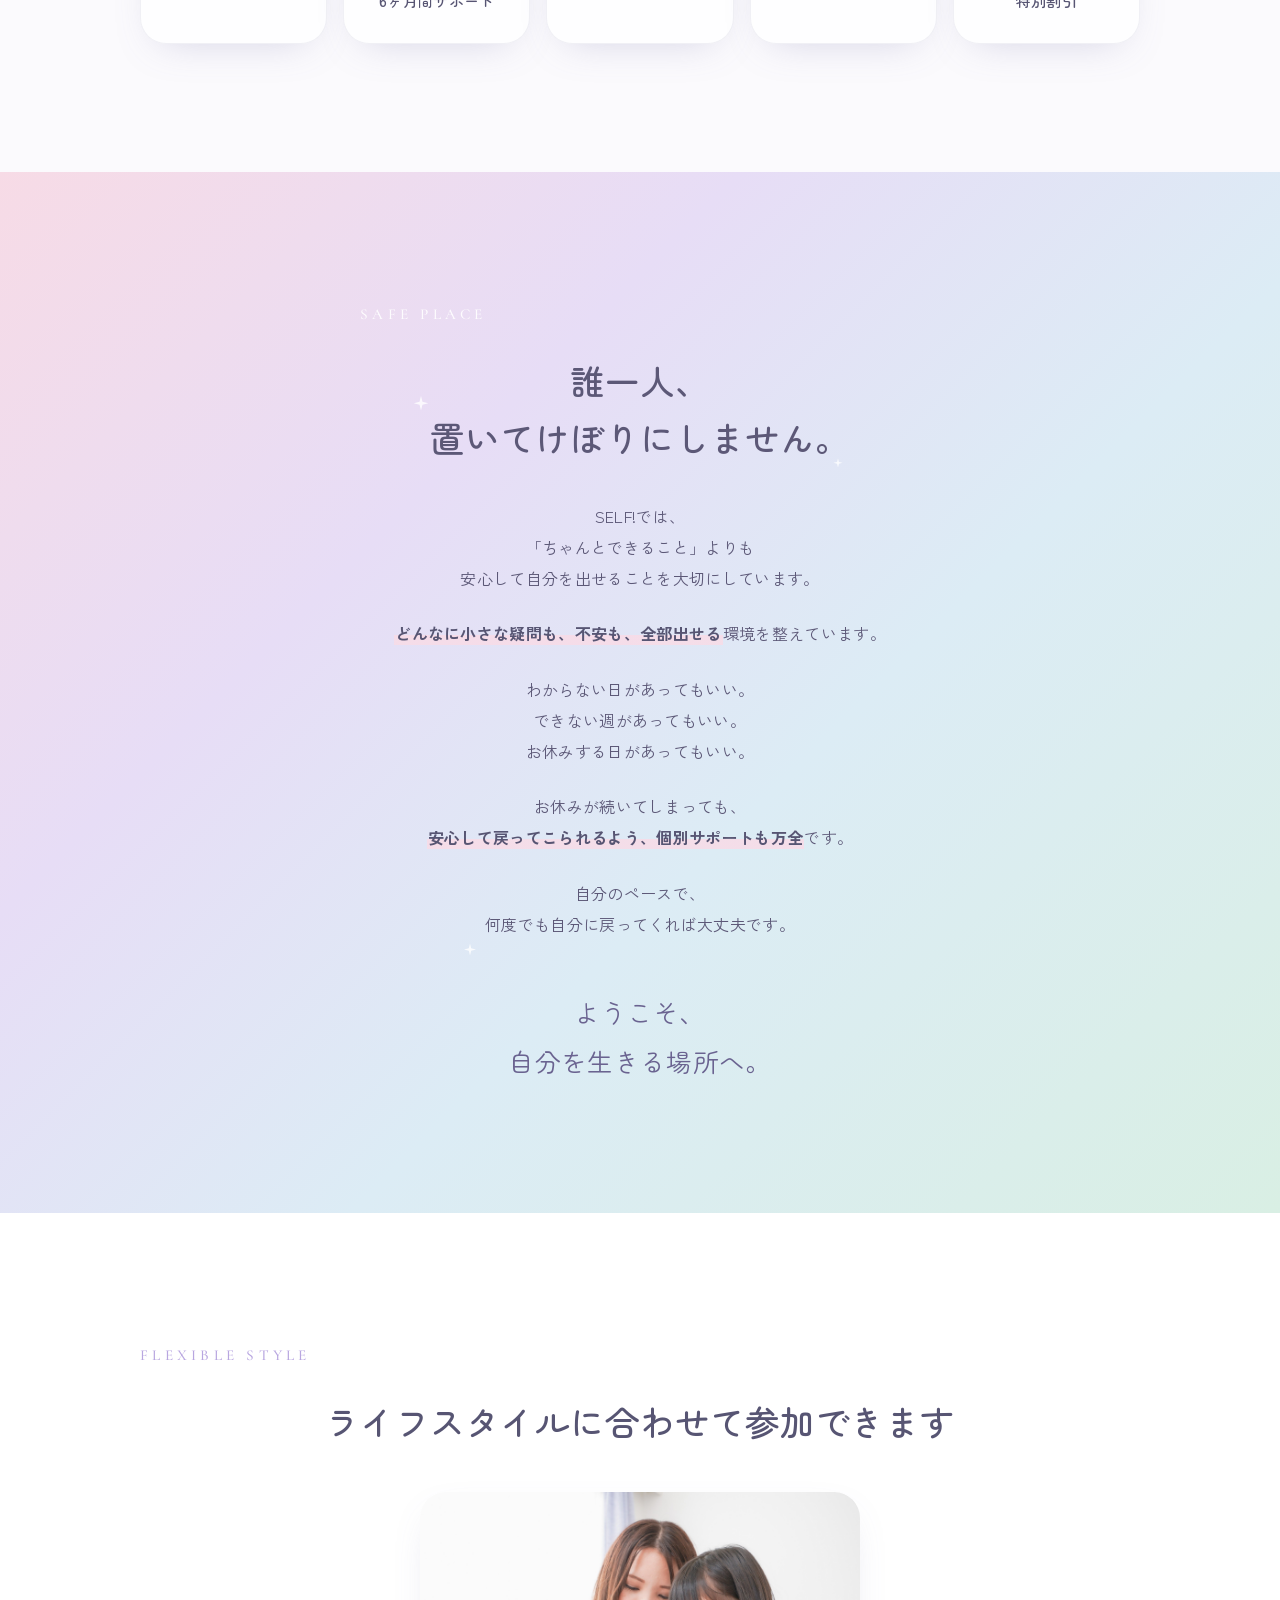
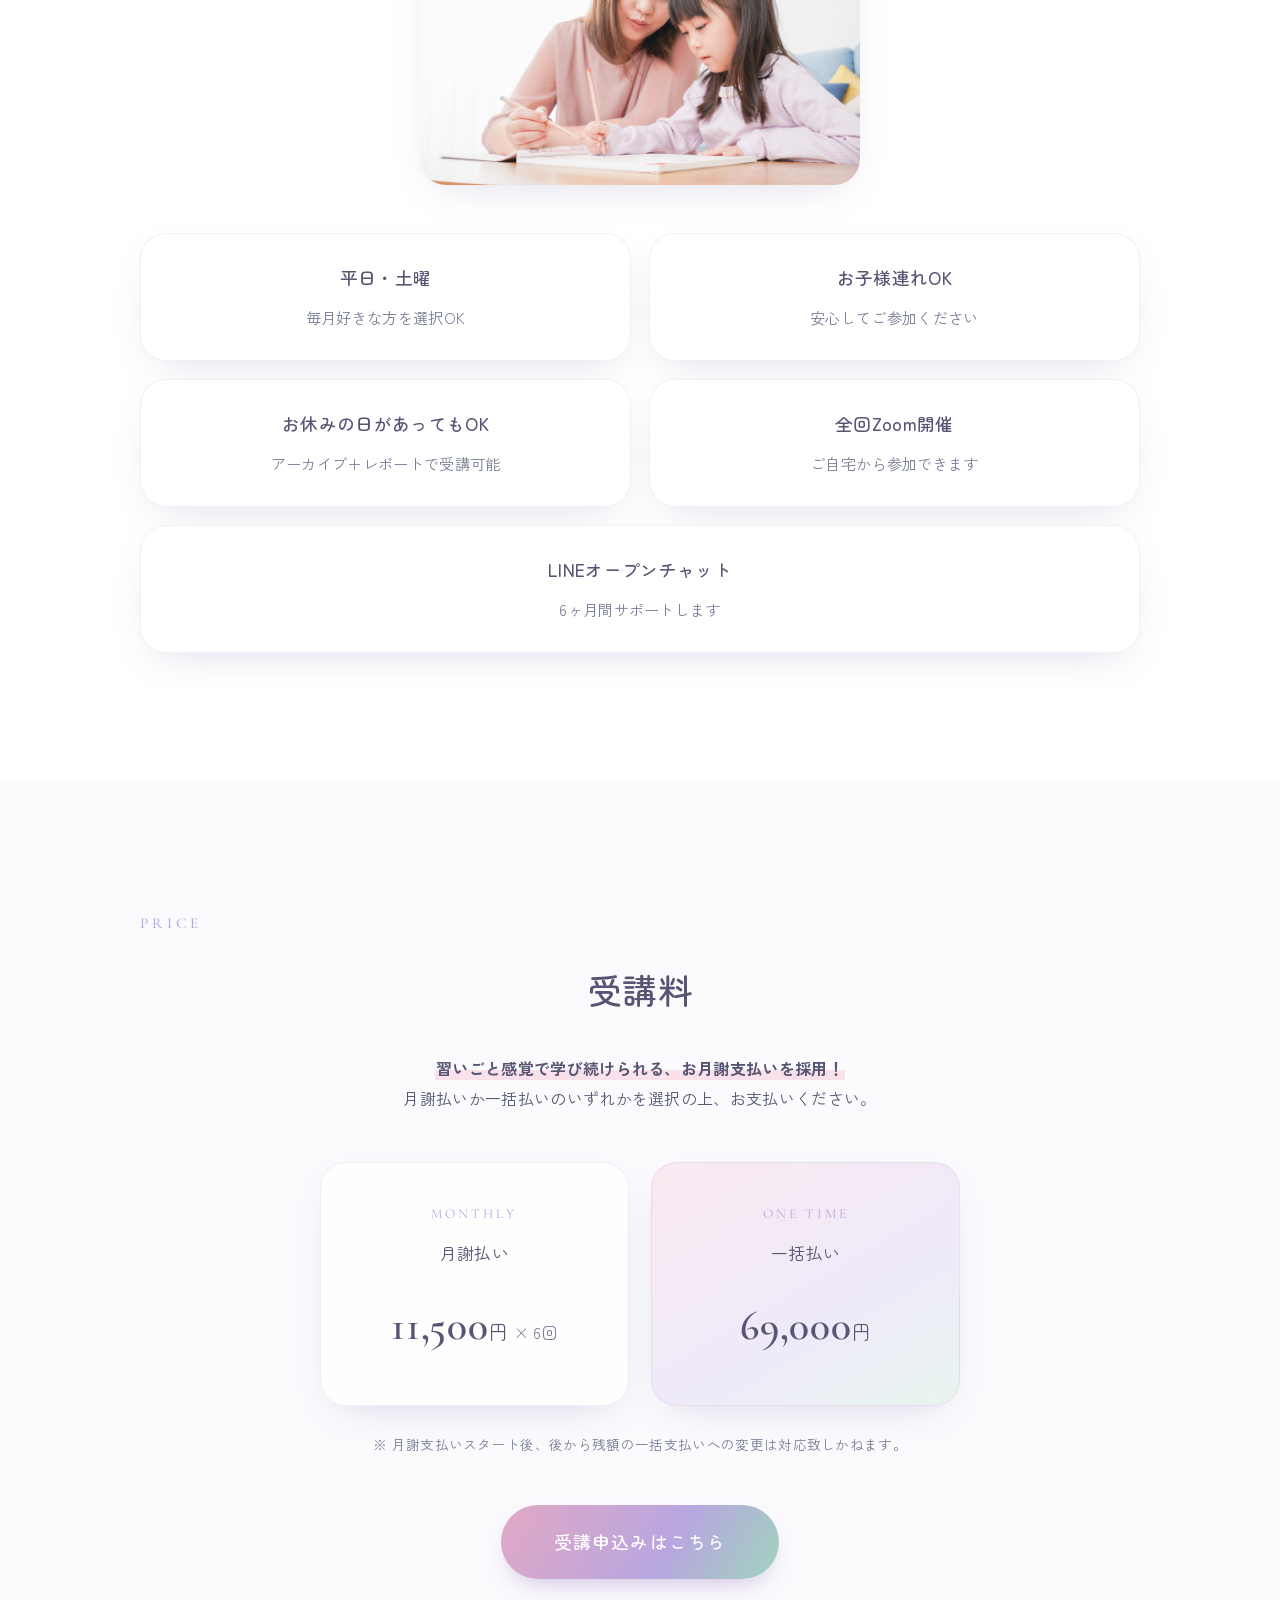
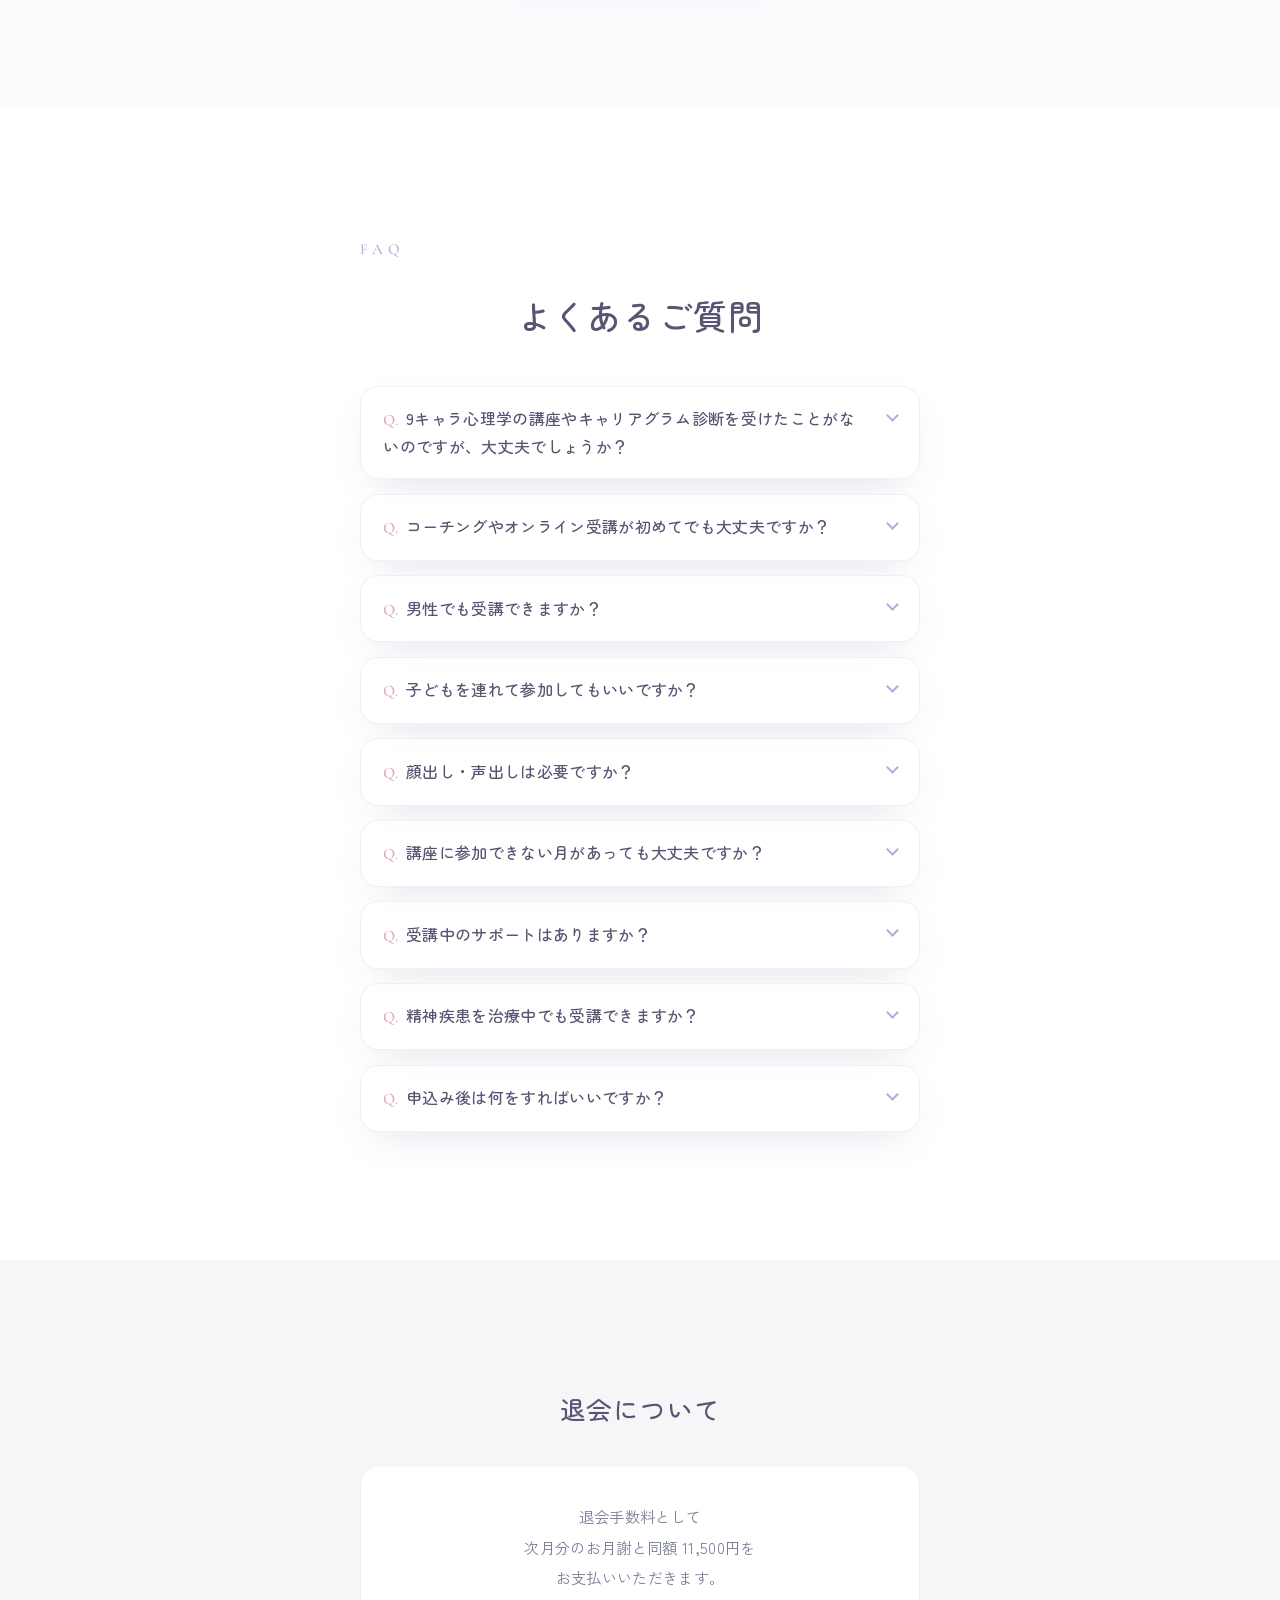
==== commit 6190255a: "FAQ質問文を微修正（9キャラ心理学の講座やキャリアグラム診断） Co-Authored-By: Claude Opus 4.8 <noreply@anthropic.com>" ====
--- a/index.html
+++ b/index.html
@@ -609,7 +609,7 @@
         <div class="faq">
 
           <details class="faq__item">
-            <summary class="faq__q">9キャラ心理学（キャリアグラム診断など）の講座や診断を受けたことがないのですが、大丈夫でしょうか？</summary>
+            <summary class="faq__q">9キャラ心理学の講座やキャリアグラム診断を受けたことがないのですが、大丈夫でしょうか？</summary>
             <p class="faq__a">はい！ご心配には及びません。当スクールは9キャラ心理学に触れたことがない方でもわかりやすく学ぶことができ、セルフコーチングを習得することが可能です。</p>
           </details>
 
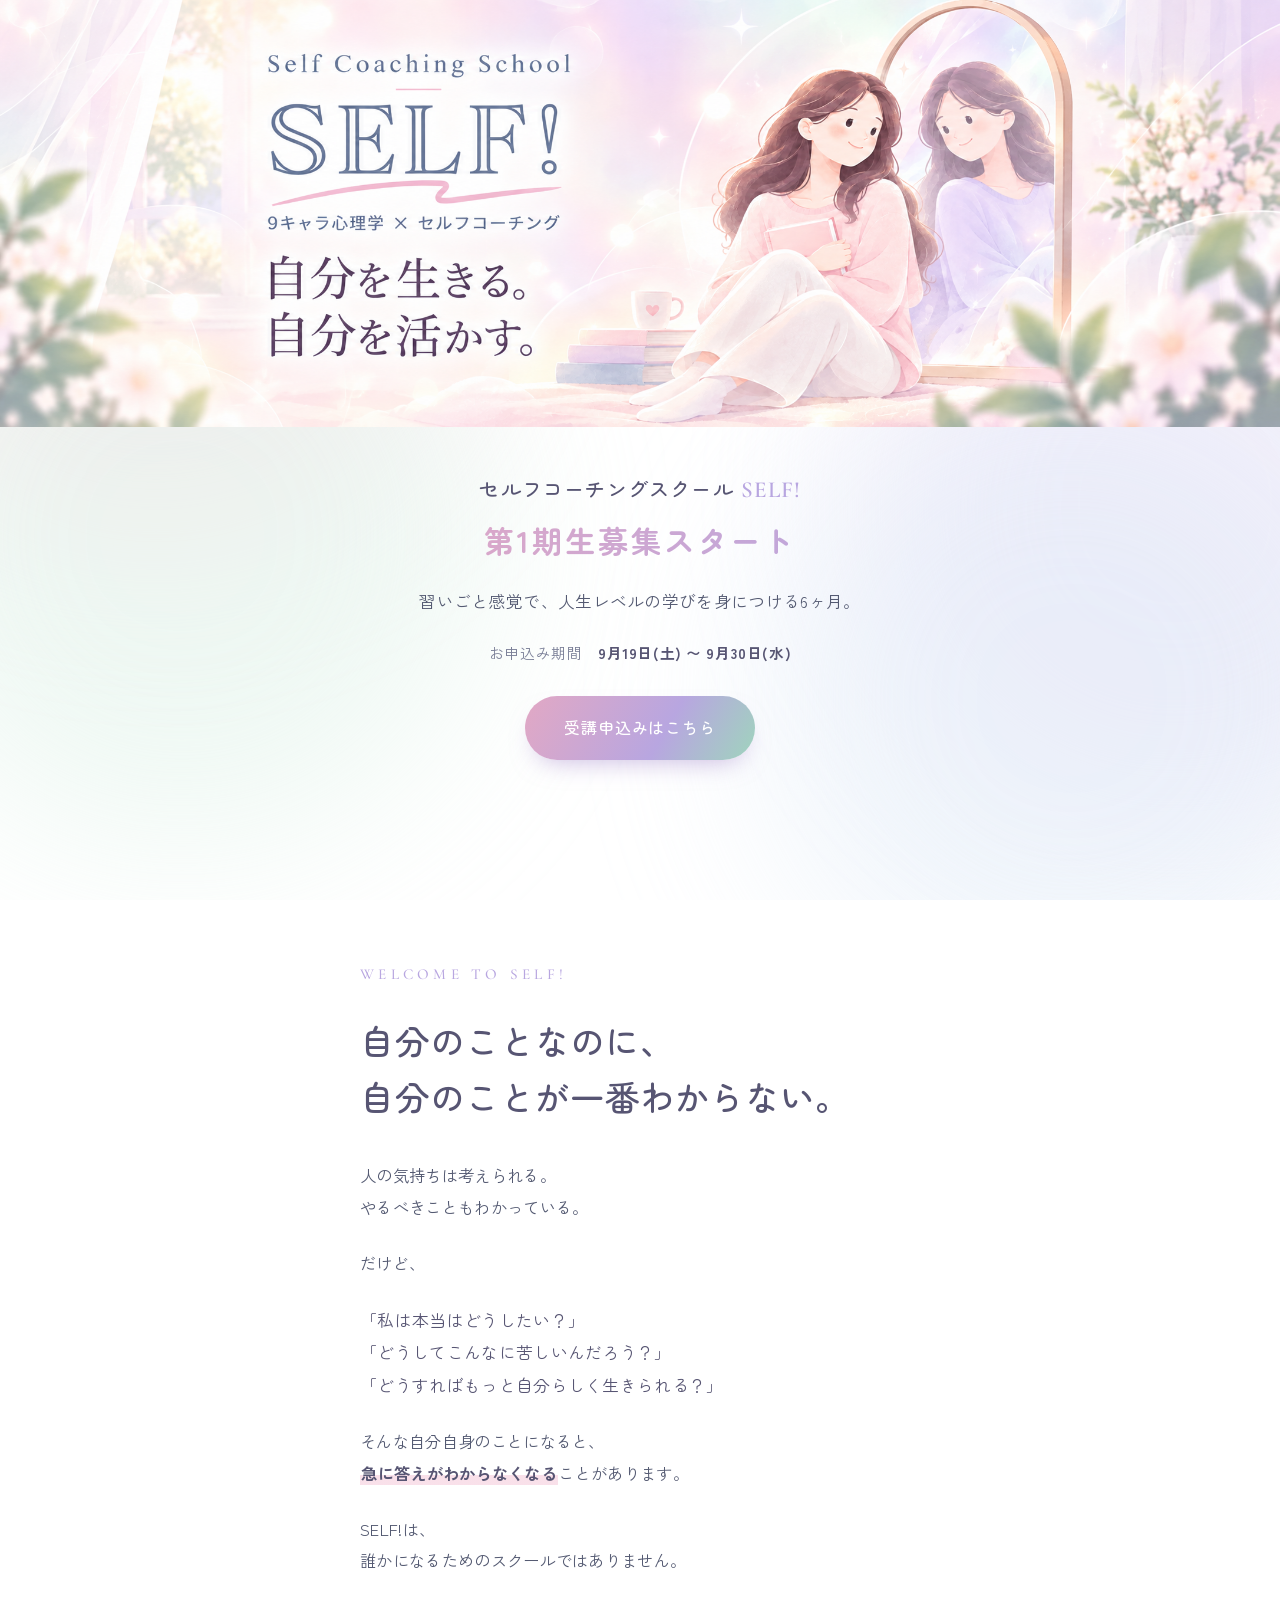
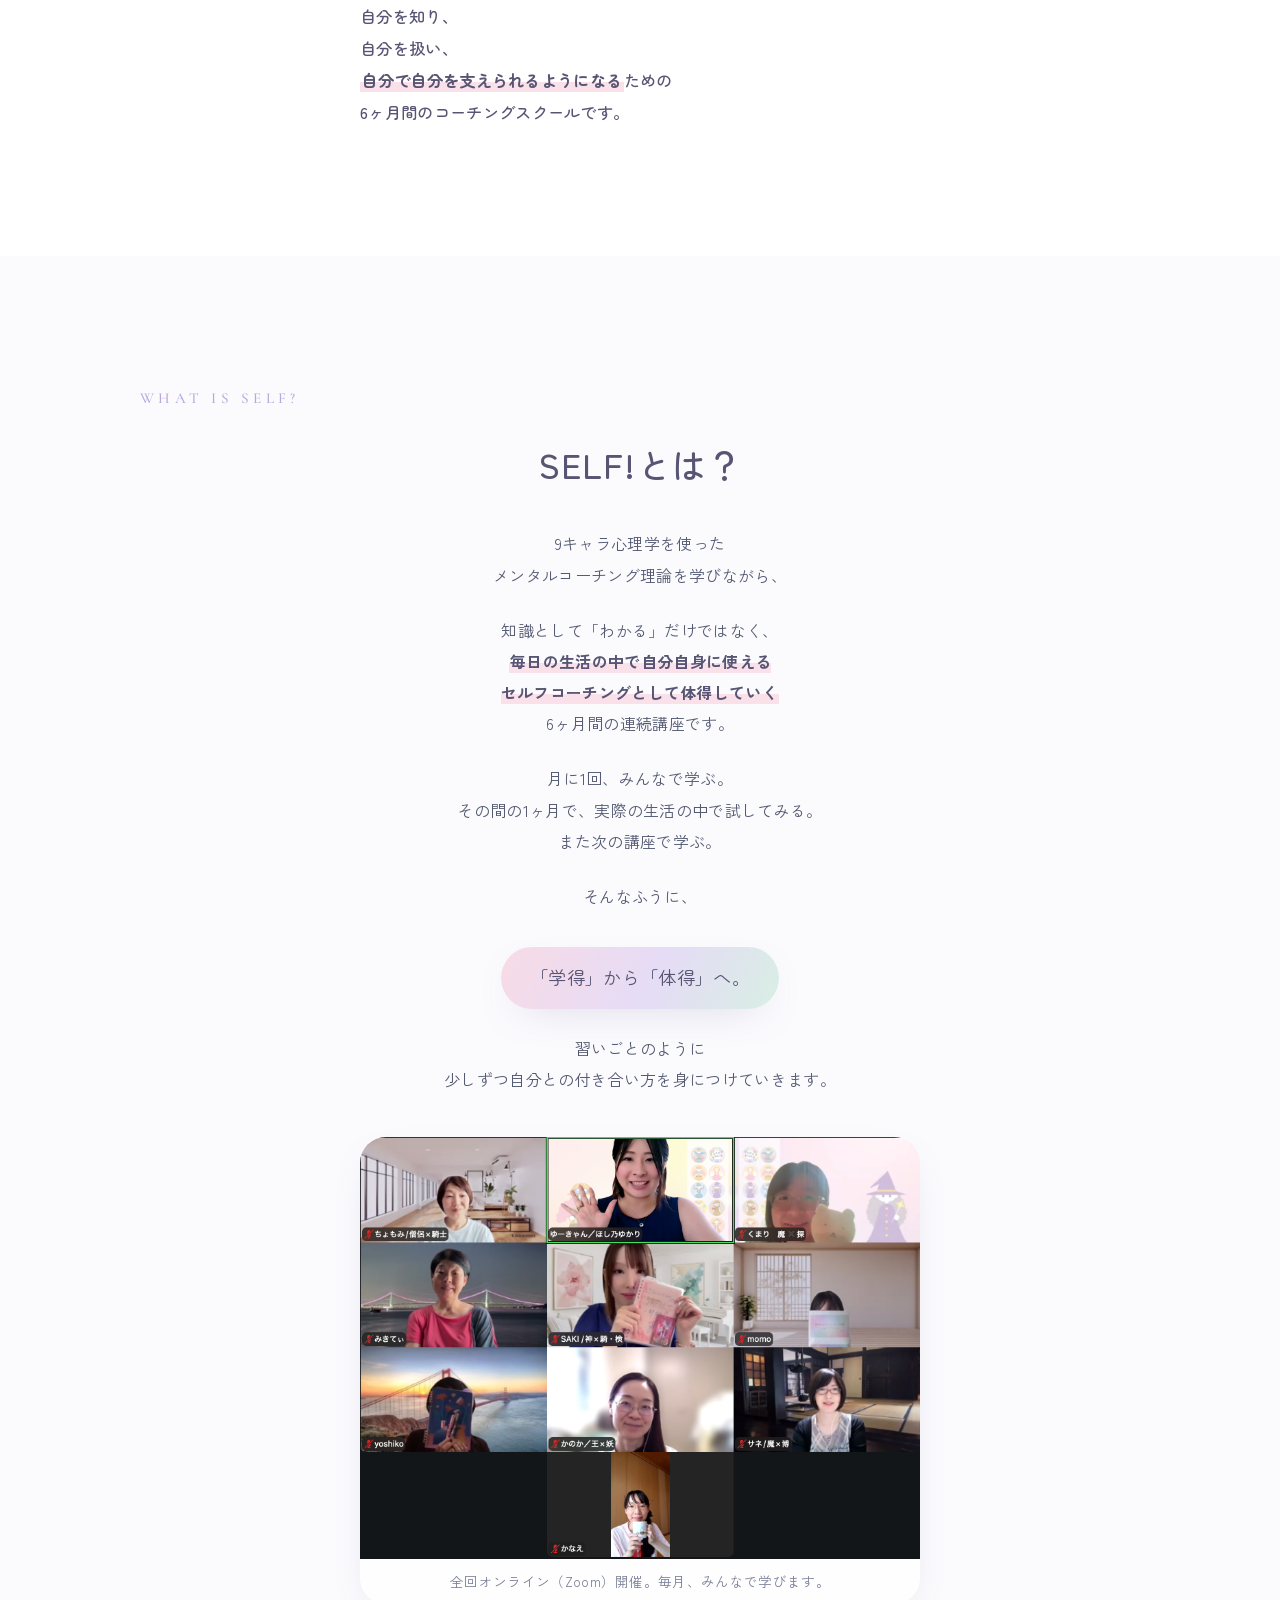
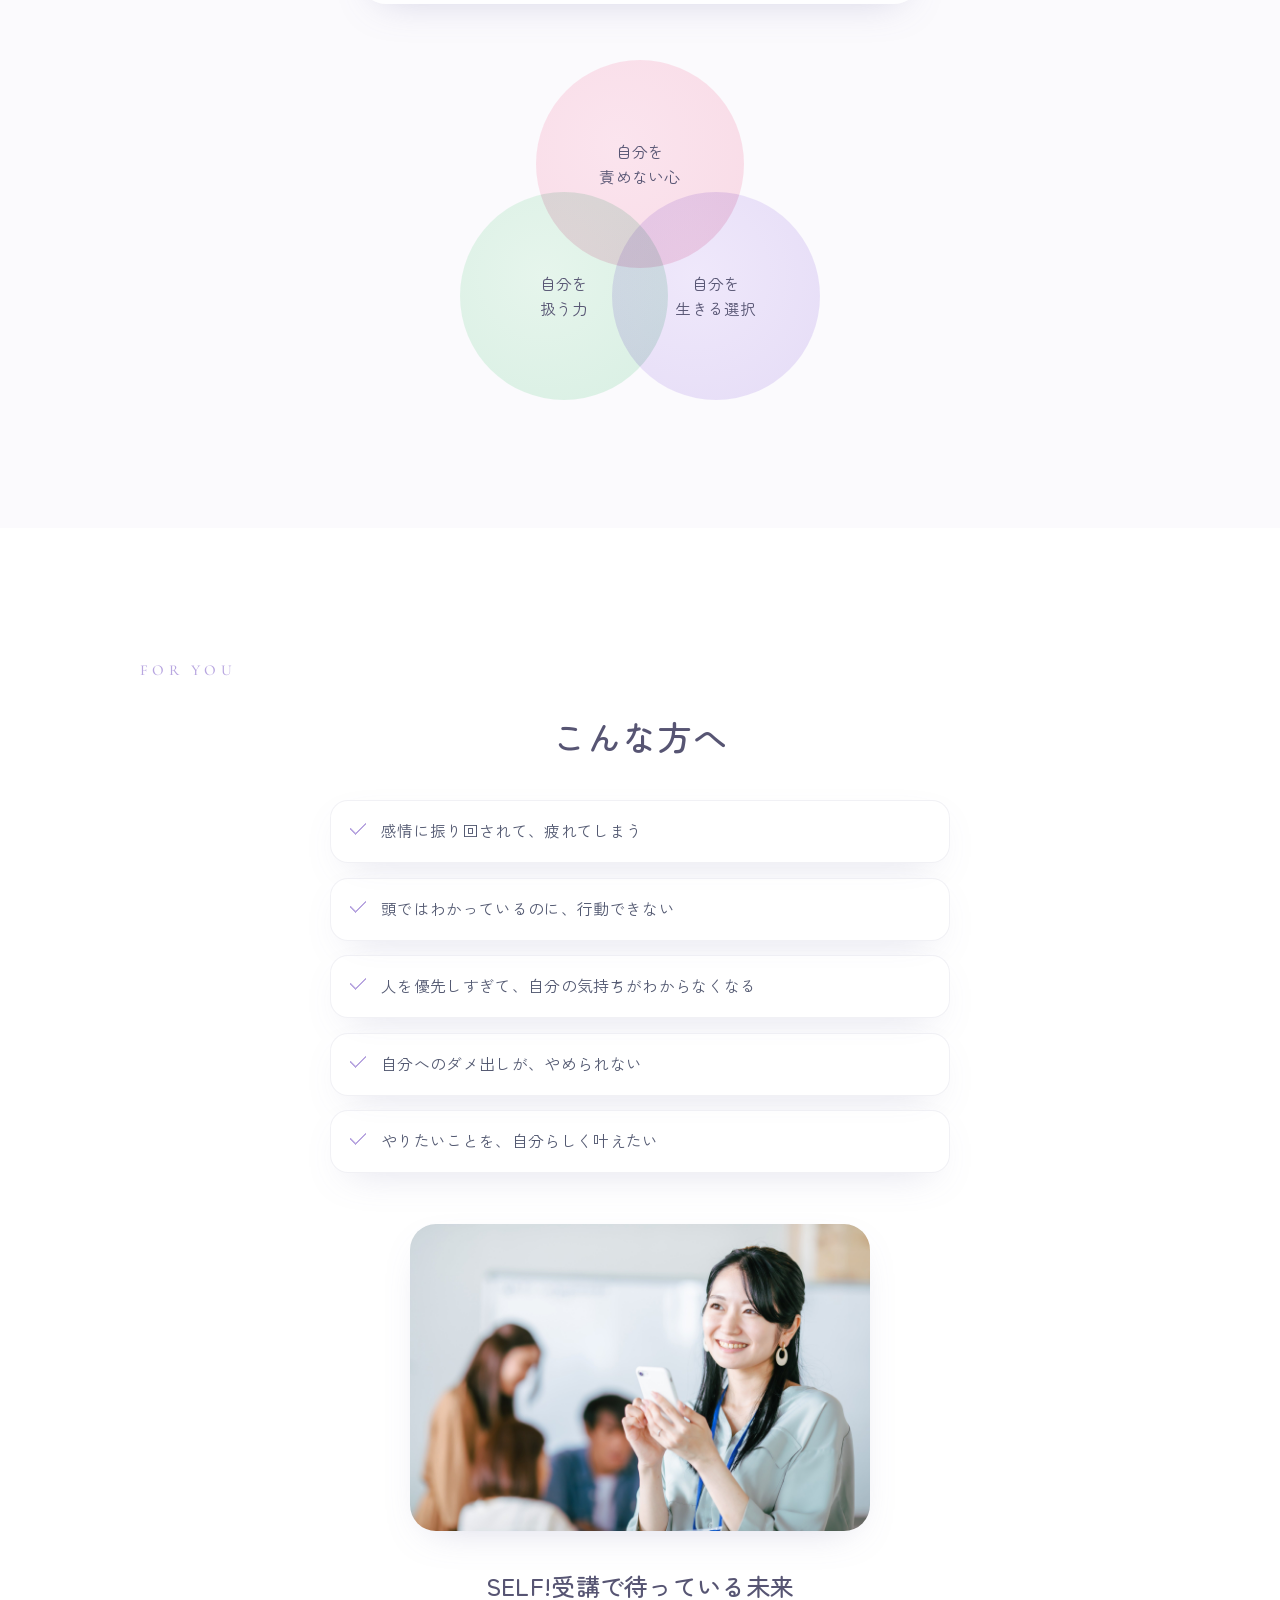
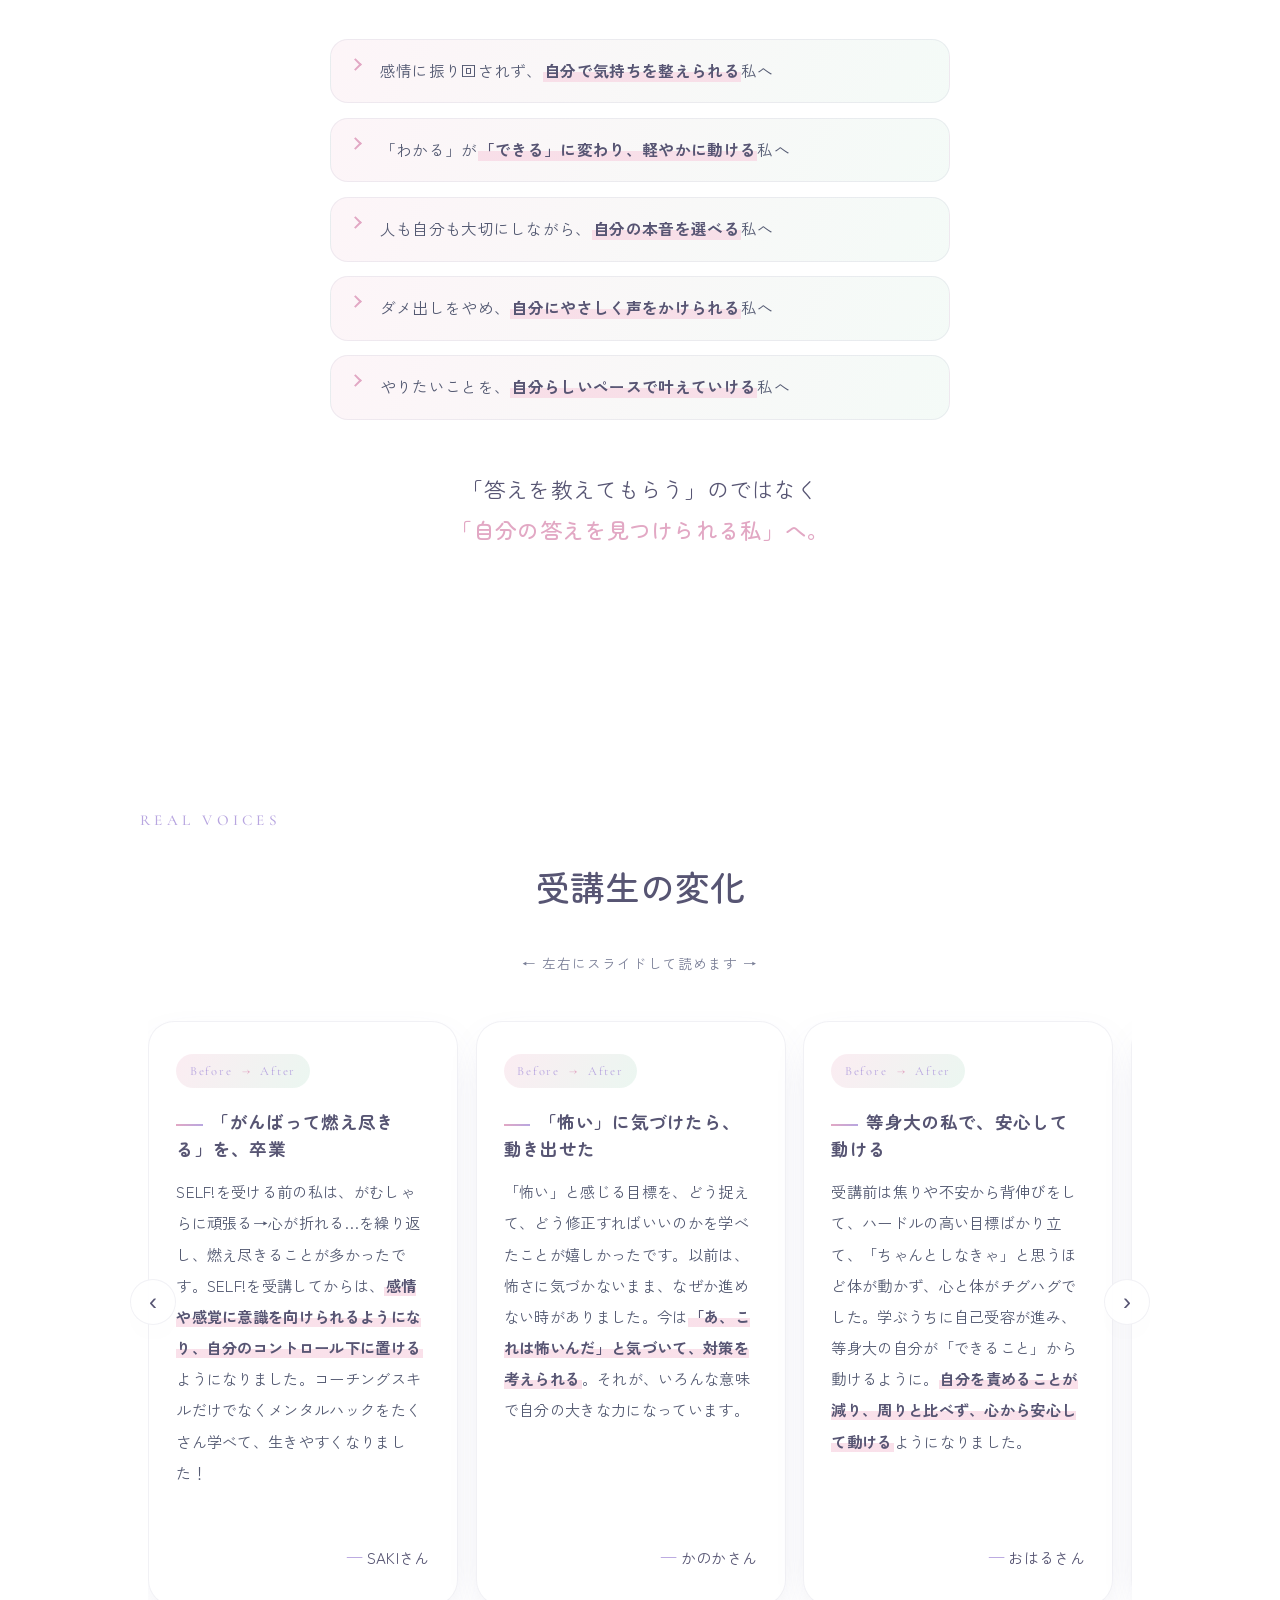
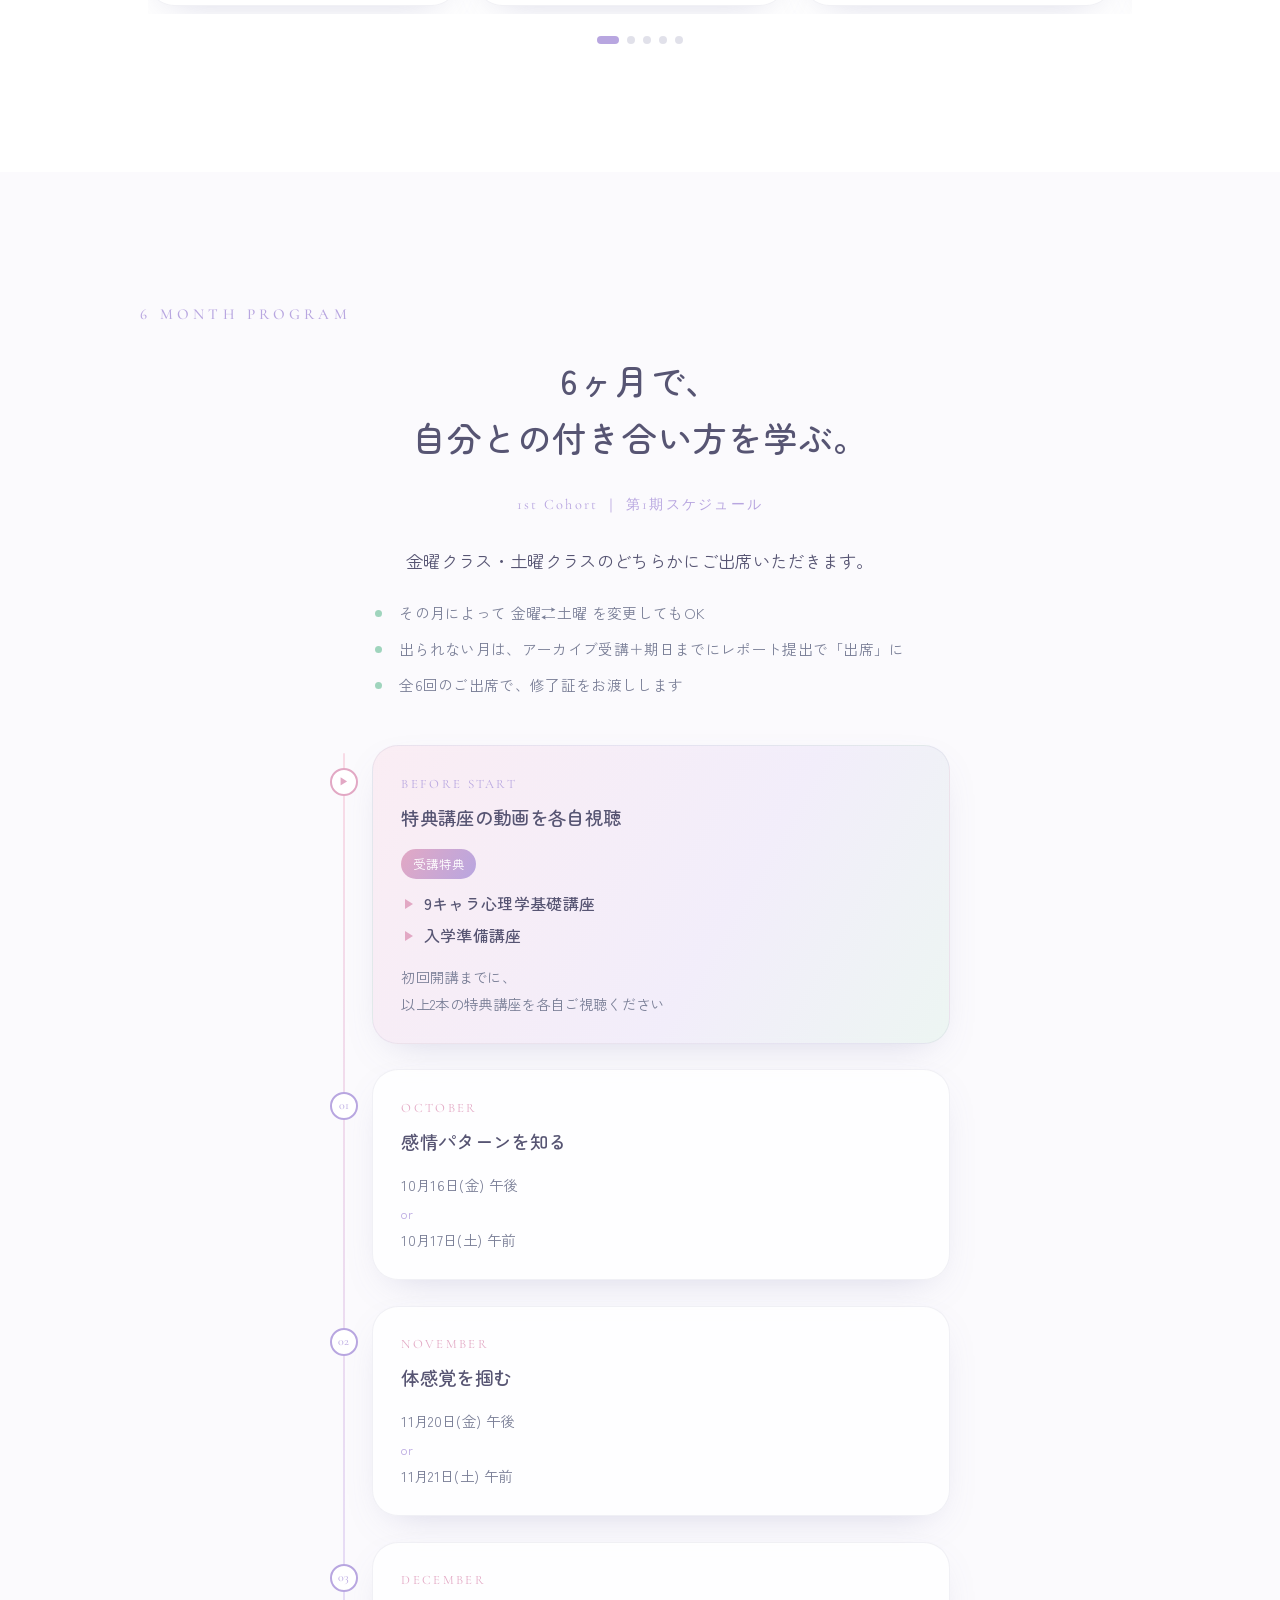
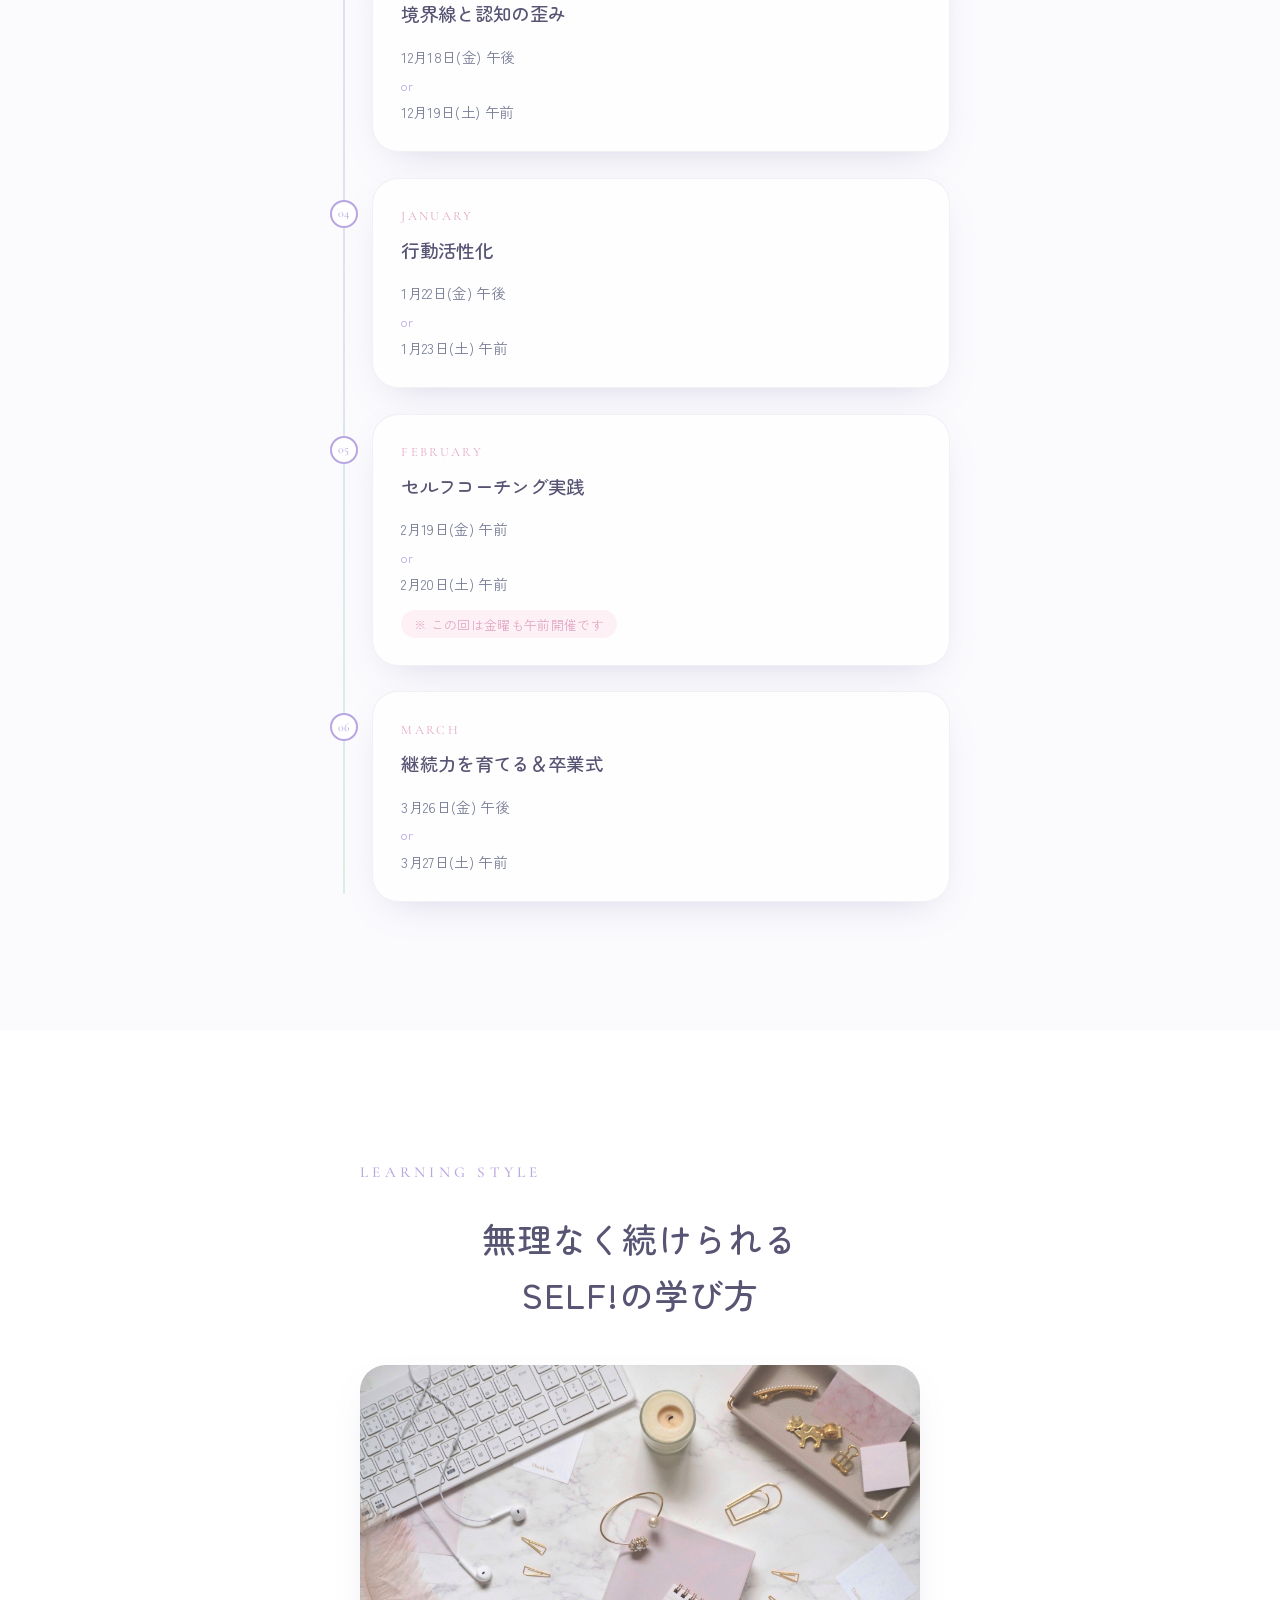
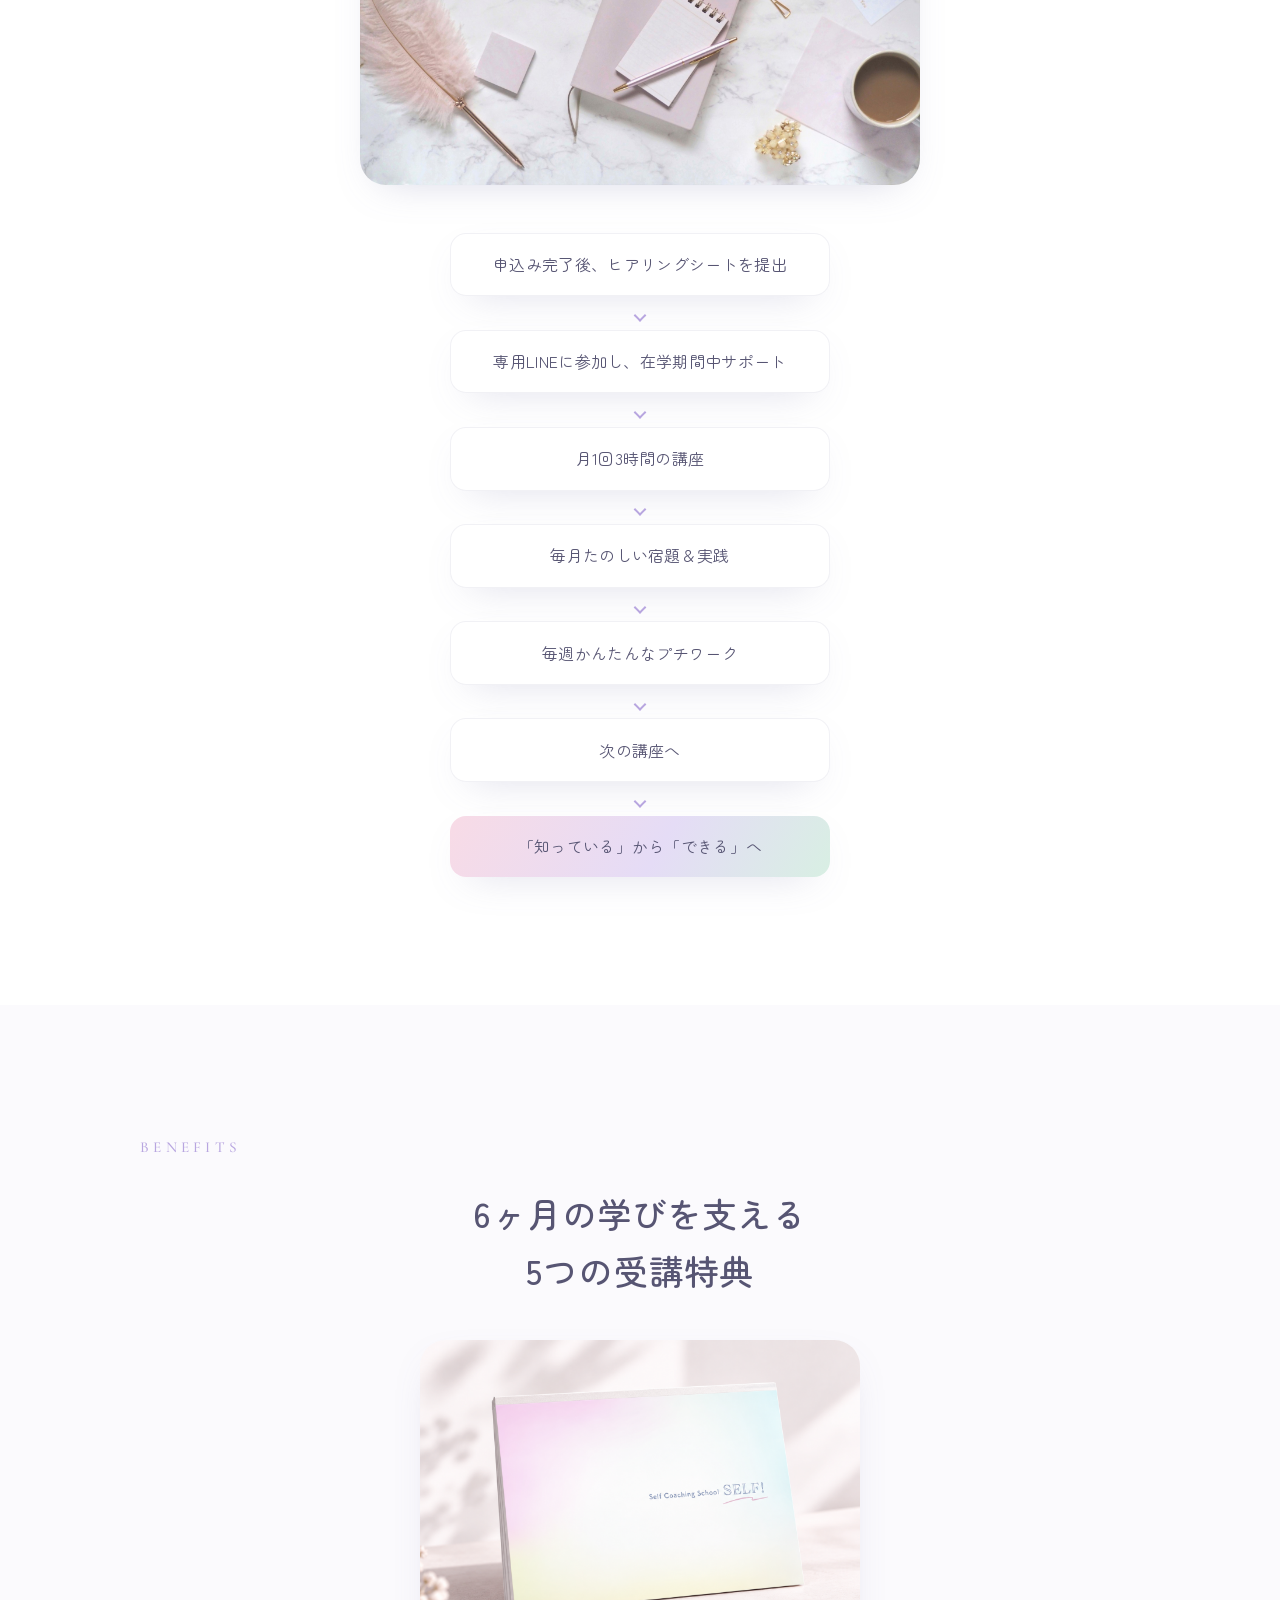
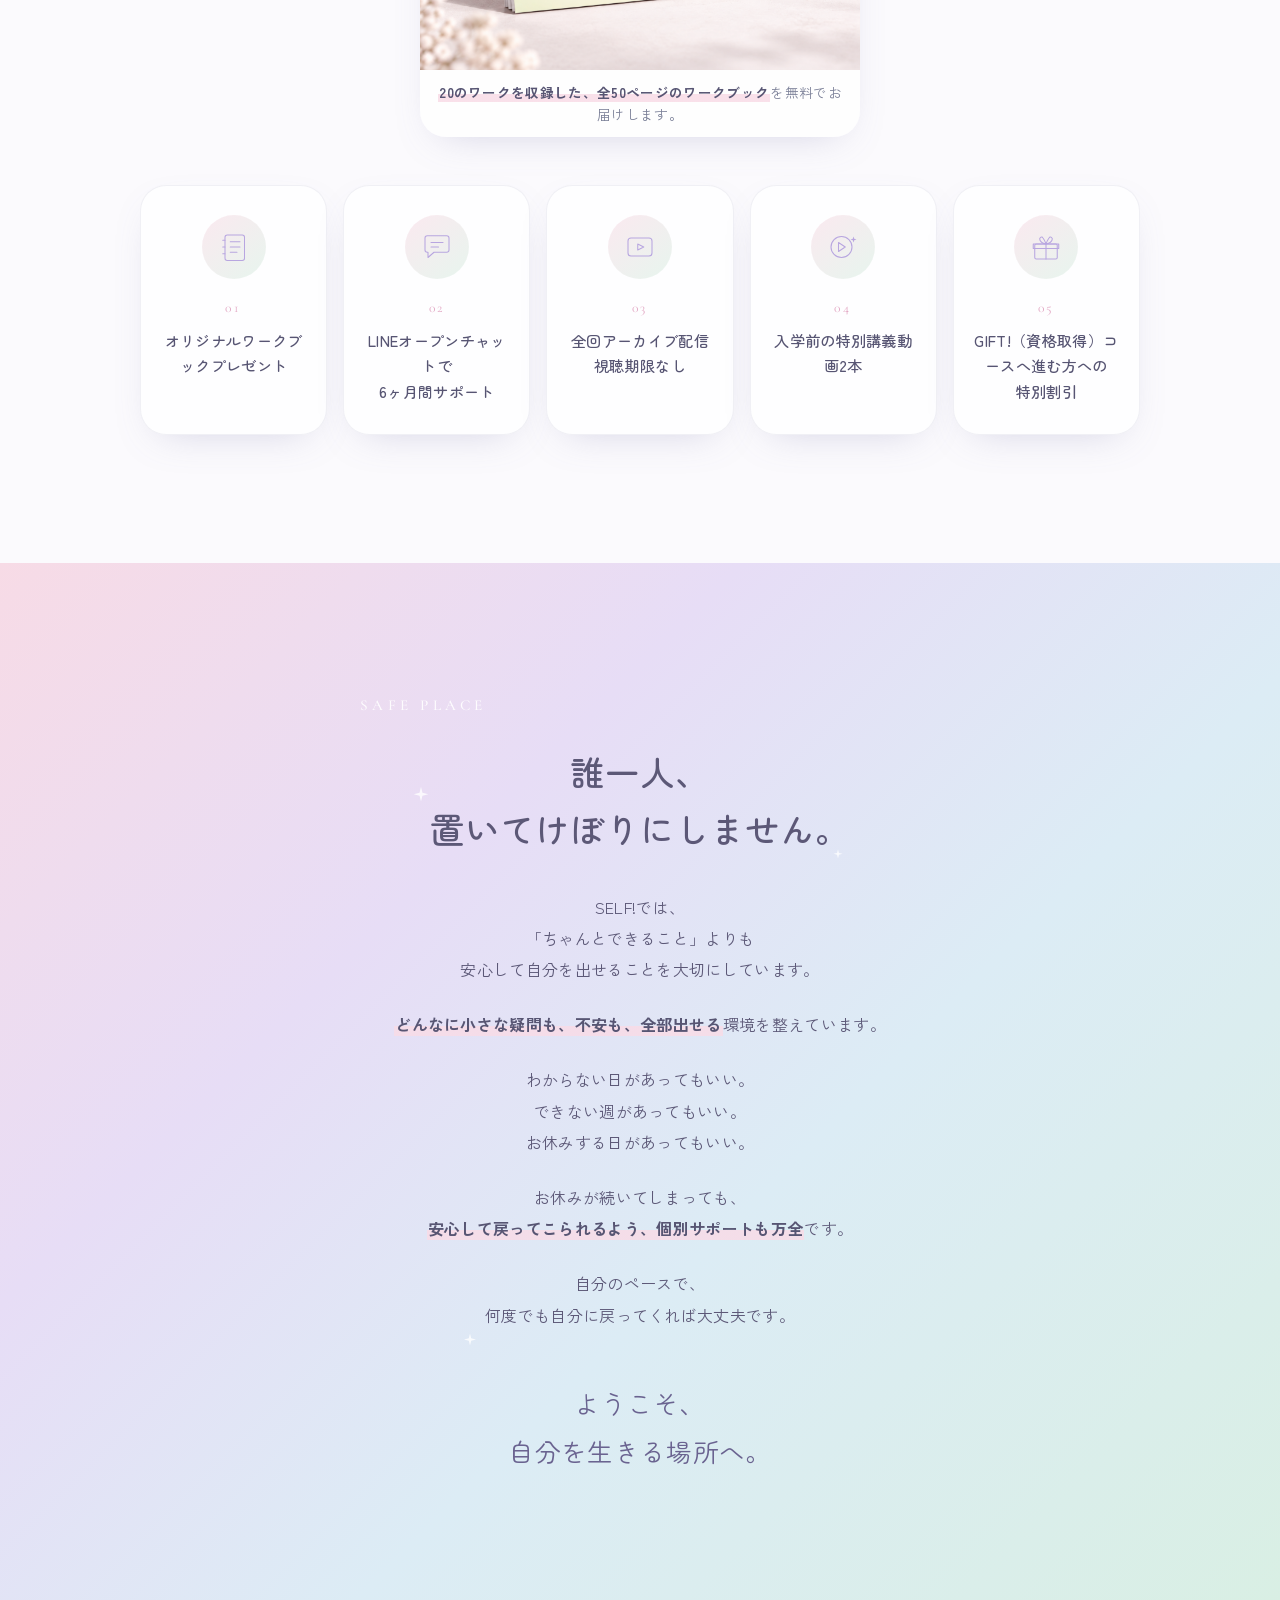
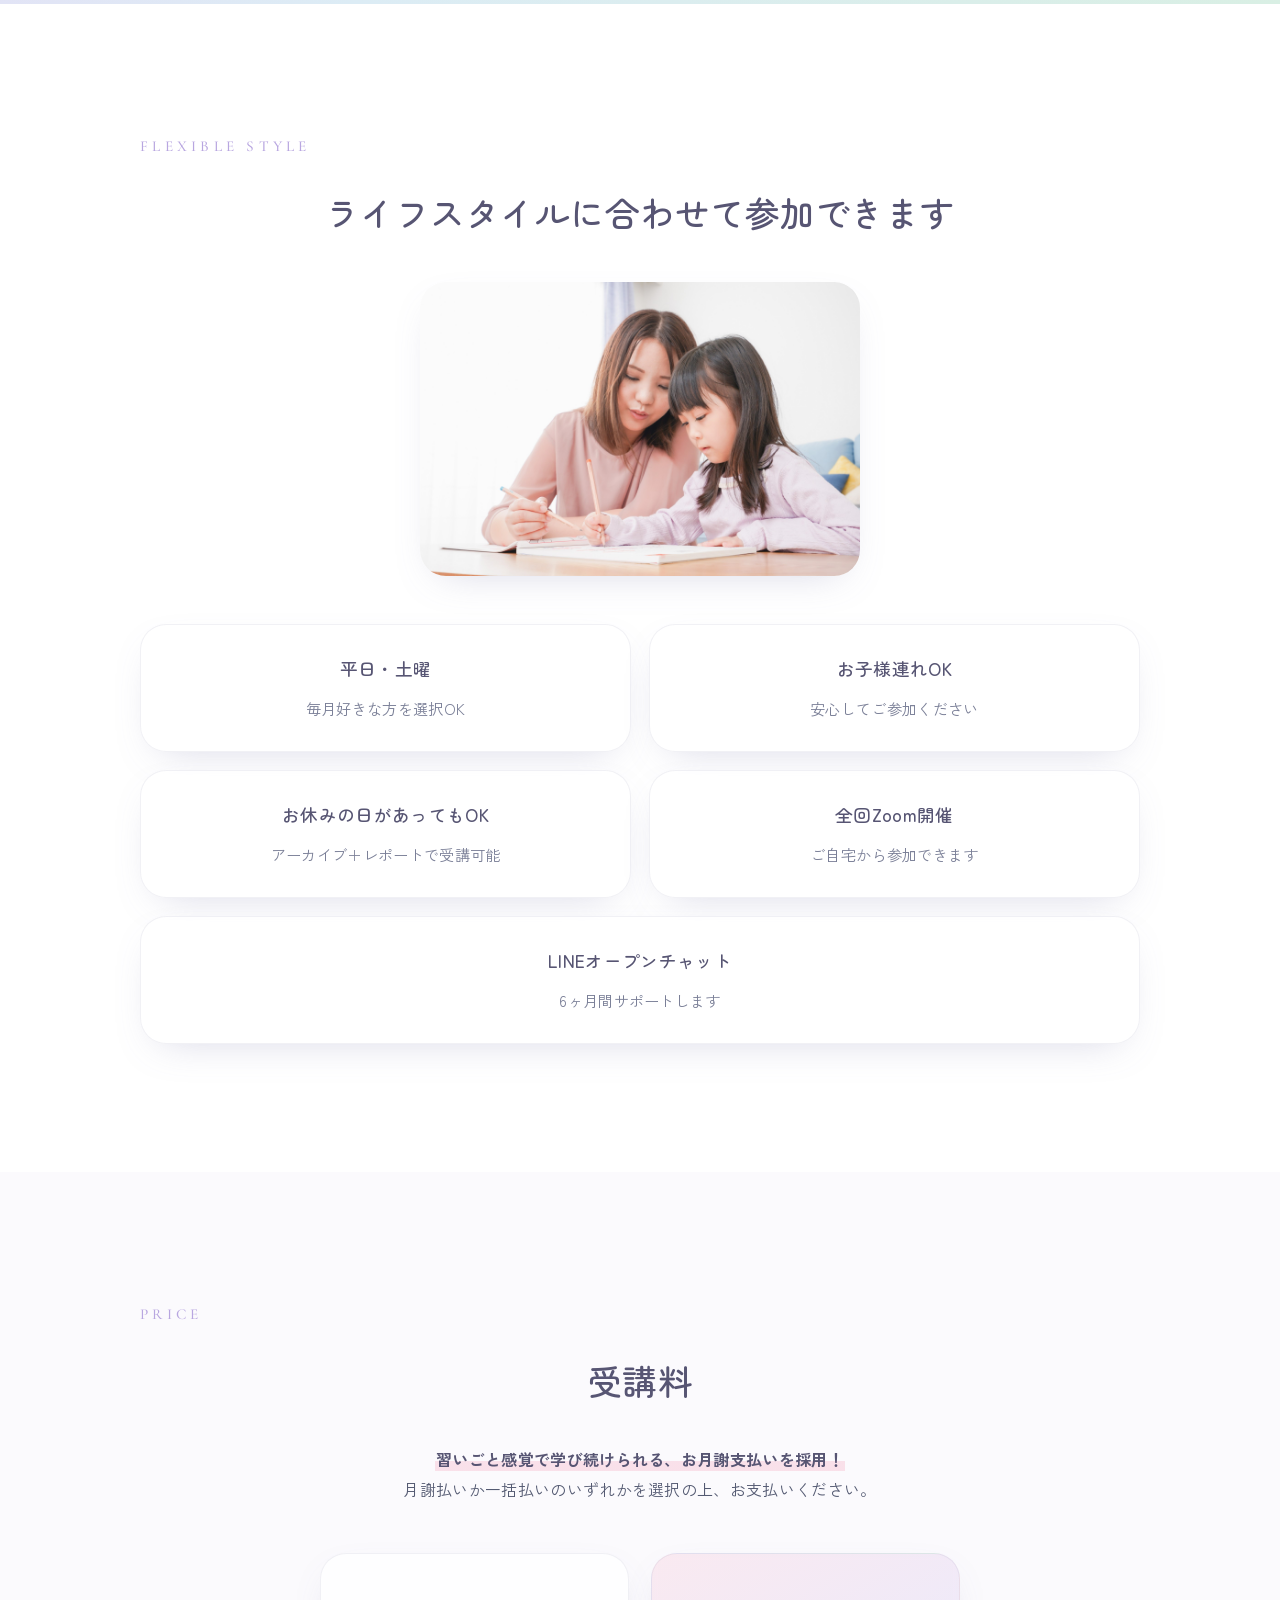
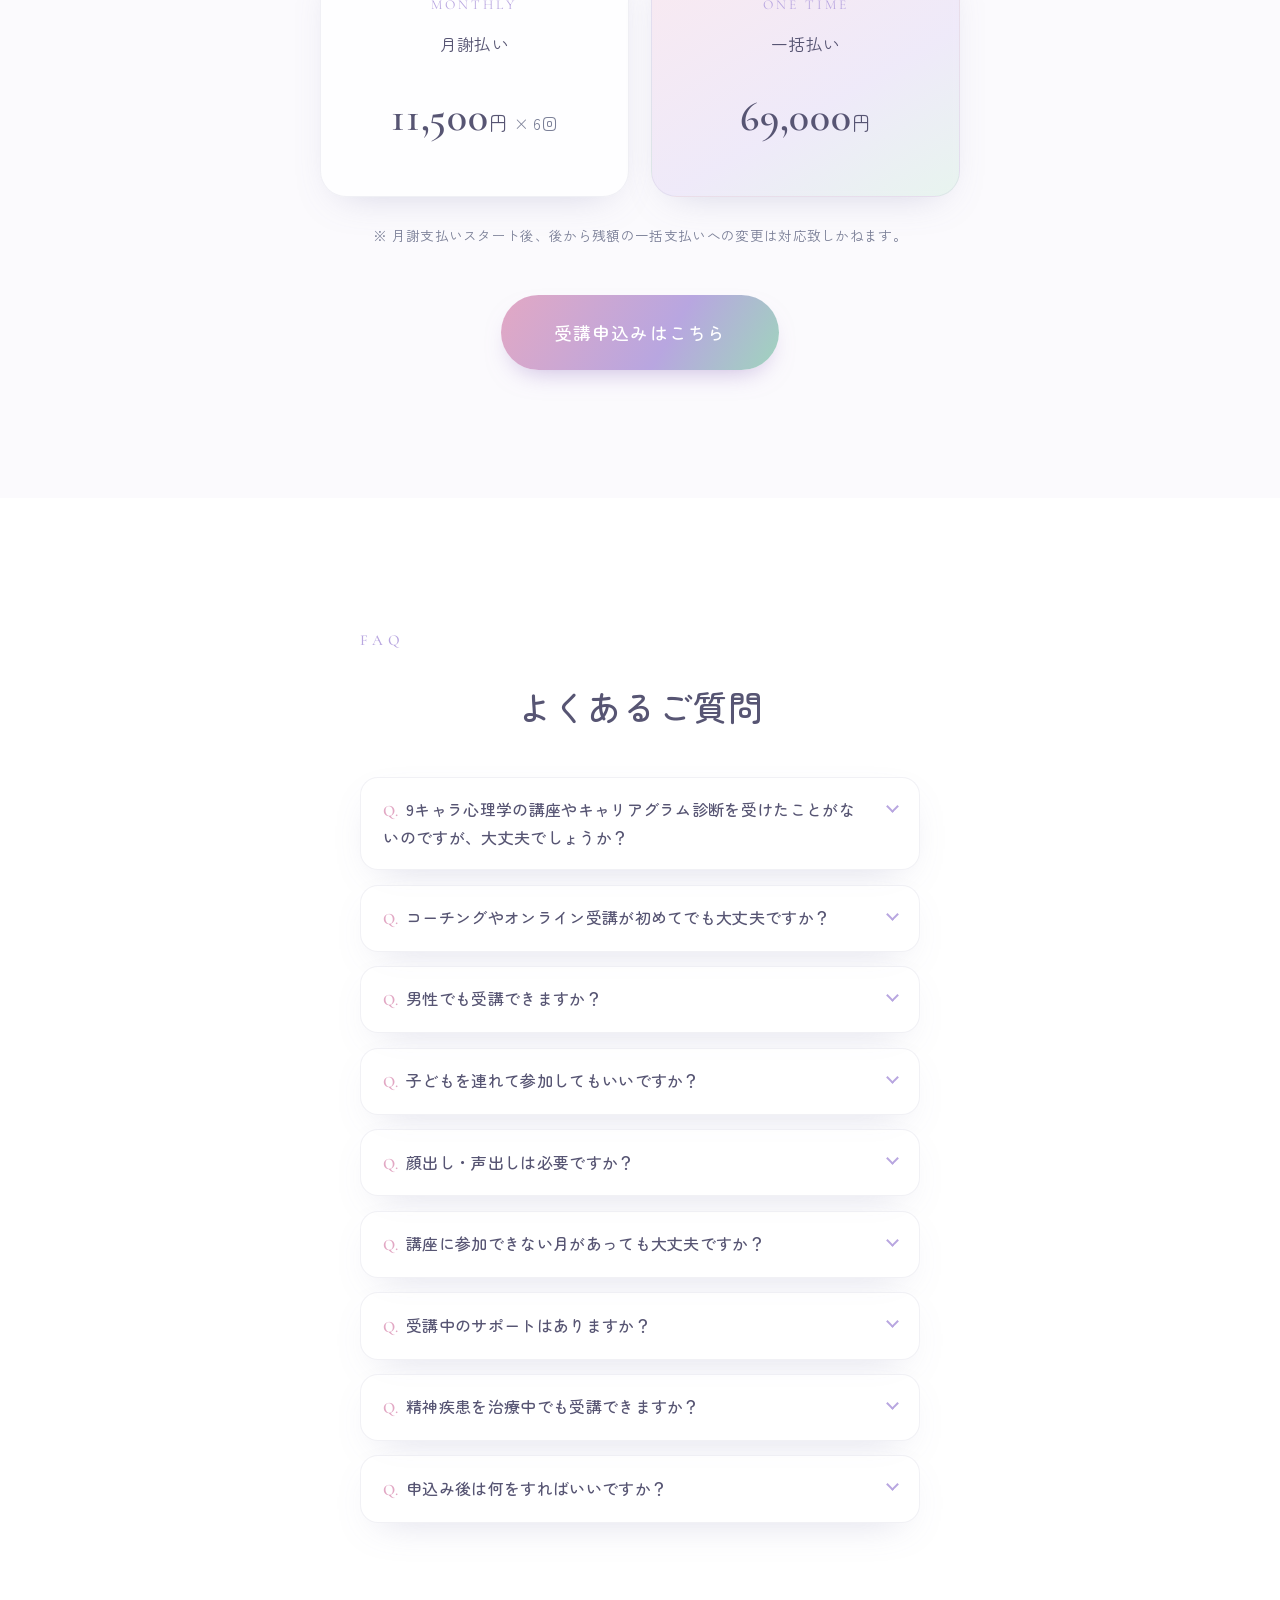
==== commit 26e7df9b: "受講特典を拡充・開講前の特典講座視聴をカリキュラムに追加 - ワークブック画像を差し替え、「20ワーク収録／全50ページ／無料」の説明を追加 - カリキュラム先頭に「開講前：特典講座の動画を各自視聴（" ====
--- a/index.html
+++ b/index.html
@@ -332,6 +332,19 @@
         </div>
 
         <ol class="timeline">
+          <li class="timeline__item timeline__item--pre">
+            <div class="timeline__marker timeline__marker--pre"><span>▶</span></div>
+            <div class="card timeline__card timeline__card--pre">
+              <p class="timeline__month">Before Start</p>
+              <h3 class="timeline__theme">特典講座の動画を各自視聴</h3>
+              <p class="timeline__pre-label">受講特典</p>
+              <ul class="timeline__pre-list">
+                <li>9キャラ心理学基礎講座</li>
+                <li>入学準備講座</li>
+              </ul>
+              <p class="timeline__date">初回開講までに、<br />以上2本の特典講座を各自ご視聴ください</p>
+            </div>
+          </li>
           <li class="timeline__item">
             <div class="timeline__marker"><span>01</span></div>
             <div class="card timeline__card">
@@ -425,6 +438,7 @@
 
         <figure class="section-photo">
           <img src="/assets/images/workbook.png" alt="SELF!オリジナルワークブックのイメージ" loading="lazy" />
+          <figcaption><strong class="mark">20のワークを収録した、全50ページのワークブック</strong>を無料でお届けします。</figcaption>
         </figure>
 
         <div class="benefits">
@@ -461,7 +475,7 @@
               <svg viewBox="0 0 48 48" fill="none" stroke="currentColor" stroke-width="1.4" stroke-linecap="round" stroke-linejoin="round"><circle cx="22" cy="24" r="14"/><path d="M18 18l9 6-9 6z"/><path d="M38 10l1 3 3 1-3 1-1 3-1-3-3-1 3-1z" fill="currentColor" stroke="none"/></svg>
             </div>
             <p class="benefit__no">04</p>
-            <h3 class="benefit__title">入学前の特別講義動画</h3>
+            <h3 class="benefit__title">入学前の特別講義動画2本</h3>
           </div>
 
           <div class="card benefit">
--- a/css/style.css
+++ b/css/style.css
@@ -663,6 +663,51 @@
   z-index: 1;
 }
 .timeline__card { padding: 1.6rem 1.8rem; }
+
+/* 開講前の特典講座（タイムライン先頭の特別カード） */
+.timeline__marker--pre {
+  border-color: var(--accent-pink);
+  color: var(--accent-pink);
+  font-family: var(--font-body);
+  font-size: 0.6rem;
+}
+.timeline__card--pre {
+  background: linear-gradient(120deg, rgba(248,219,230,0.42), rgba(229,220,246,0.42) 60%, rgba(216,239,227,0.42));
+}
+.timeline__card--pre .timeline__month { color: var(--accent-lavender); }
+.timeline__pre-label {
+  display: inline-block;
+  font-family: var(--font-heading);
+  font-size: 0.78rem;
+  letter-spacing: 0.08em;
+  color: #fff;
+  background: linear-gradient(120deg, var(--accent-pink), var(--accent-lavender));
+  padding: 0.25em 0.9em;
+  border-radius: 999px;
+  margin-bottom: 0.7rem;
+}
+.timeline__pre-list {
+  display: grid;
+  gap: 0.4rem;
+  margin-bottom: 0.9rem;
+}
+.timeline__pre-list li {
+  position: relative;
+  padding-left: 1.4rem;
+  font-family: var(--font-heading);
+  font-weight: 500;
+  color: var(--color-heading);
+  line-height: 1.6;
+}
+.timeline__pre-list li::before {   /* 再生マーク */
+  content: "";
+  position: absolute;
+  left: 0.2rem;
+  top: 0.5em;
+  border-style: solid;
+  border-width: 5px 0 5px 8px;
+  border-color: transparent transparent transparent var(--accent-pink);
+}
 .timeline__month {
   font-family: var(--font-serif);
   letter-spacing: 0.18em;
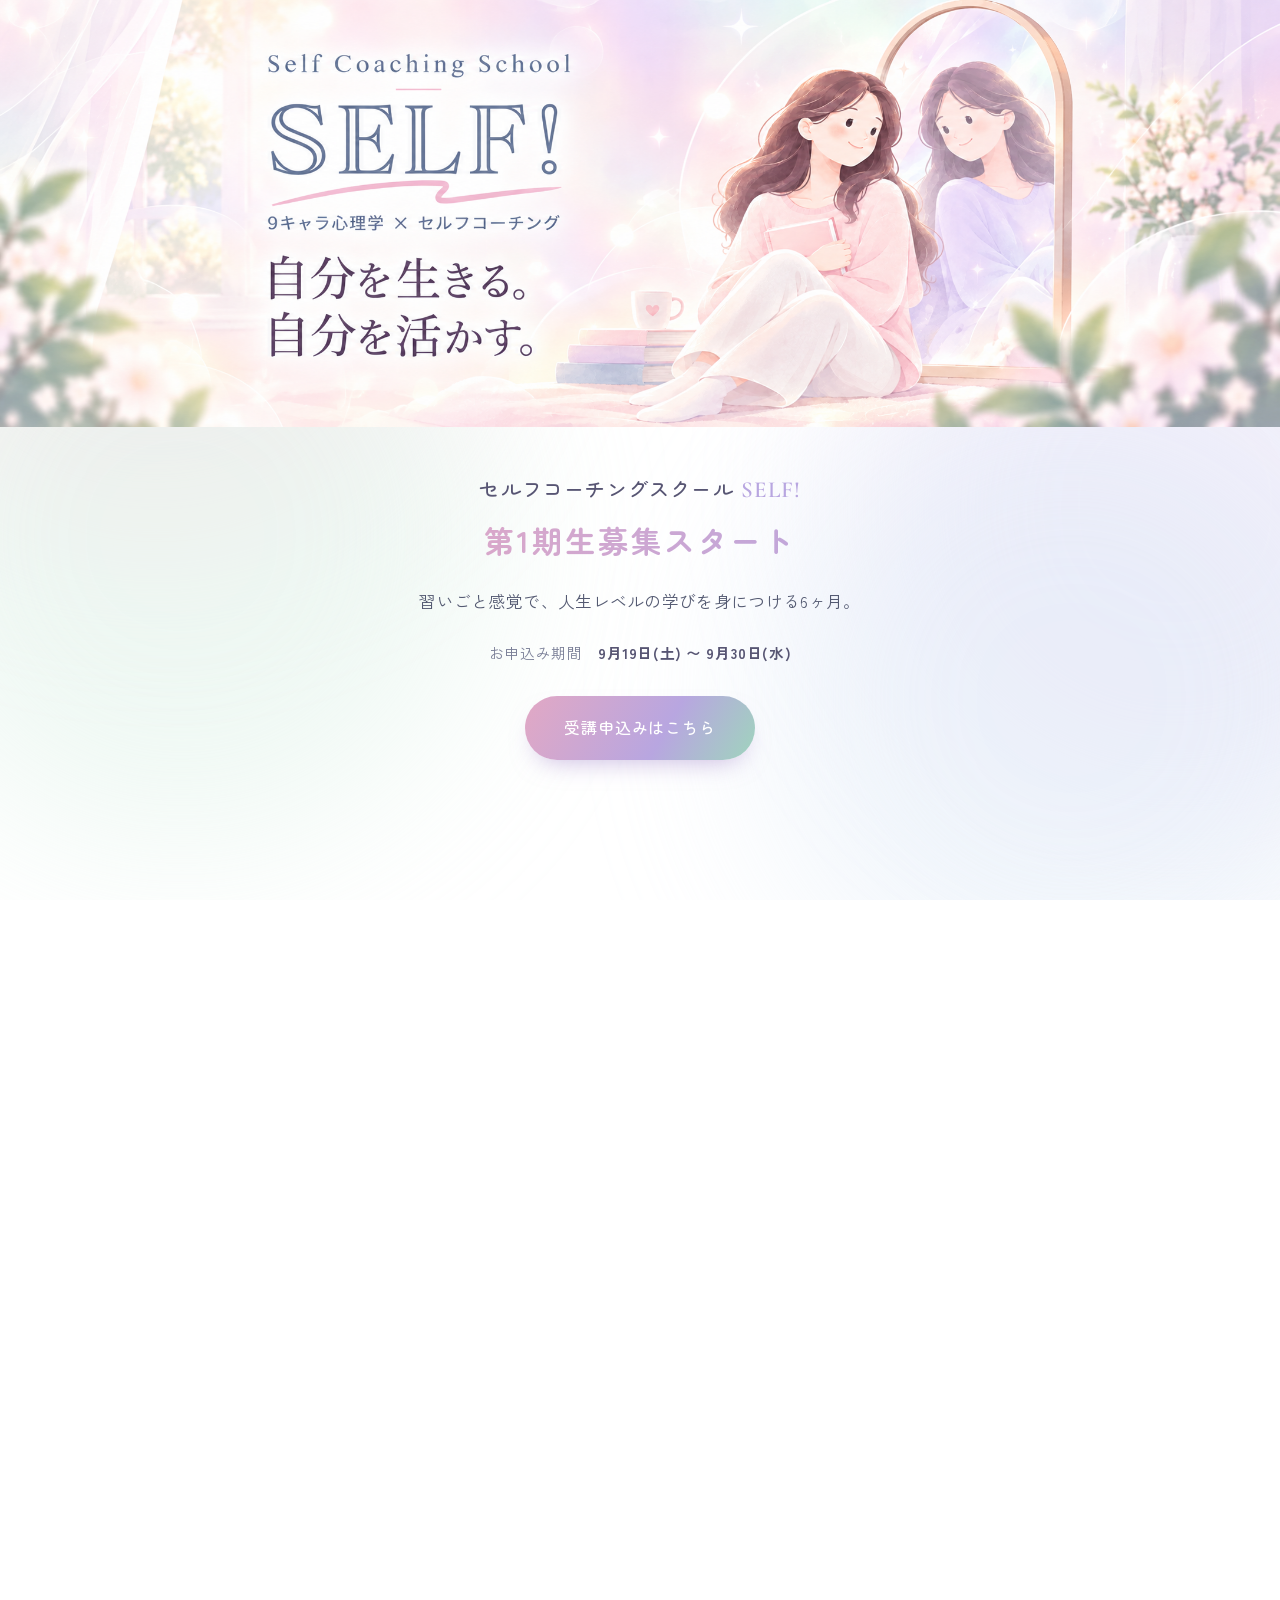
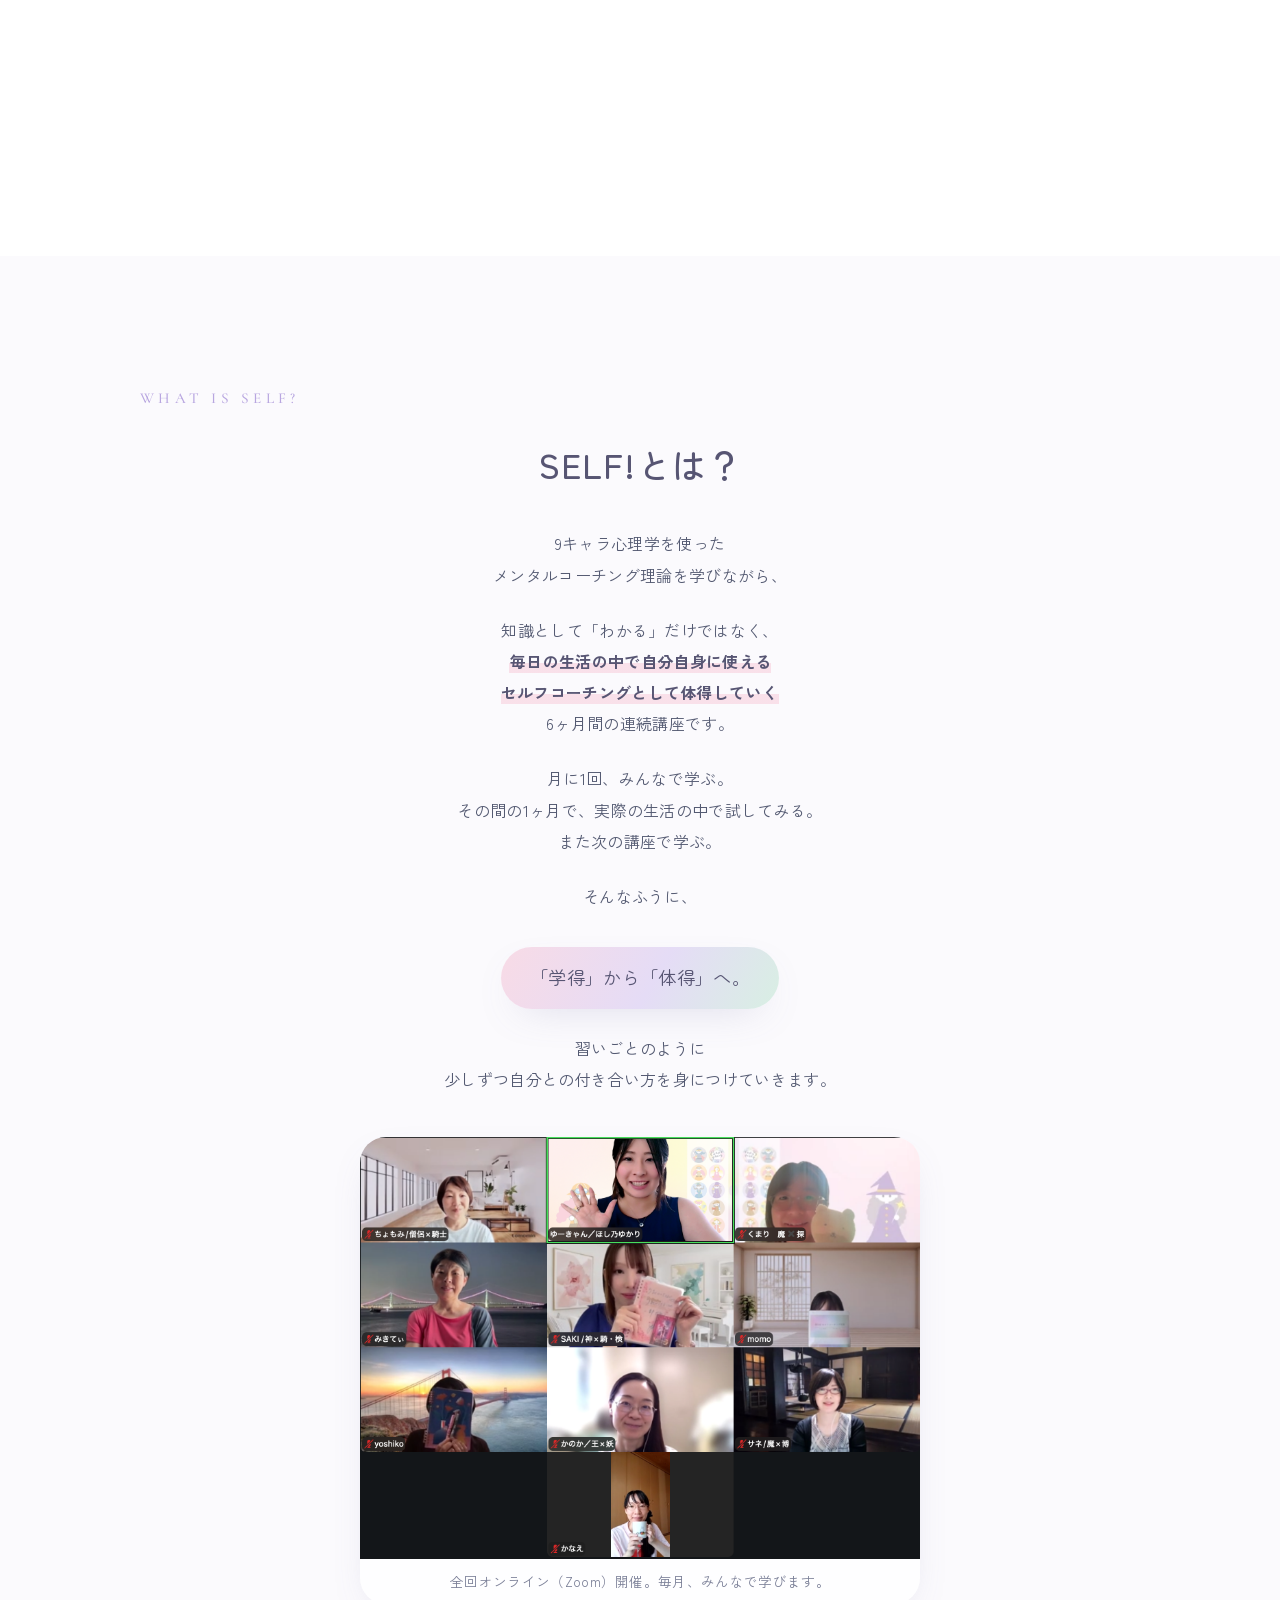
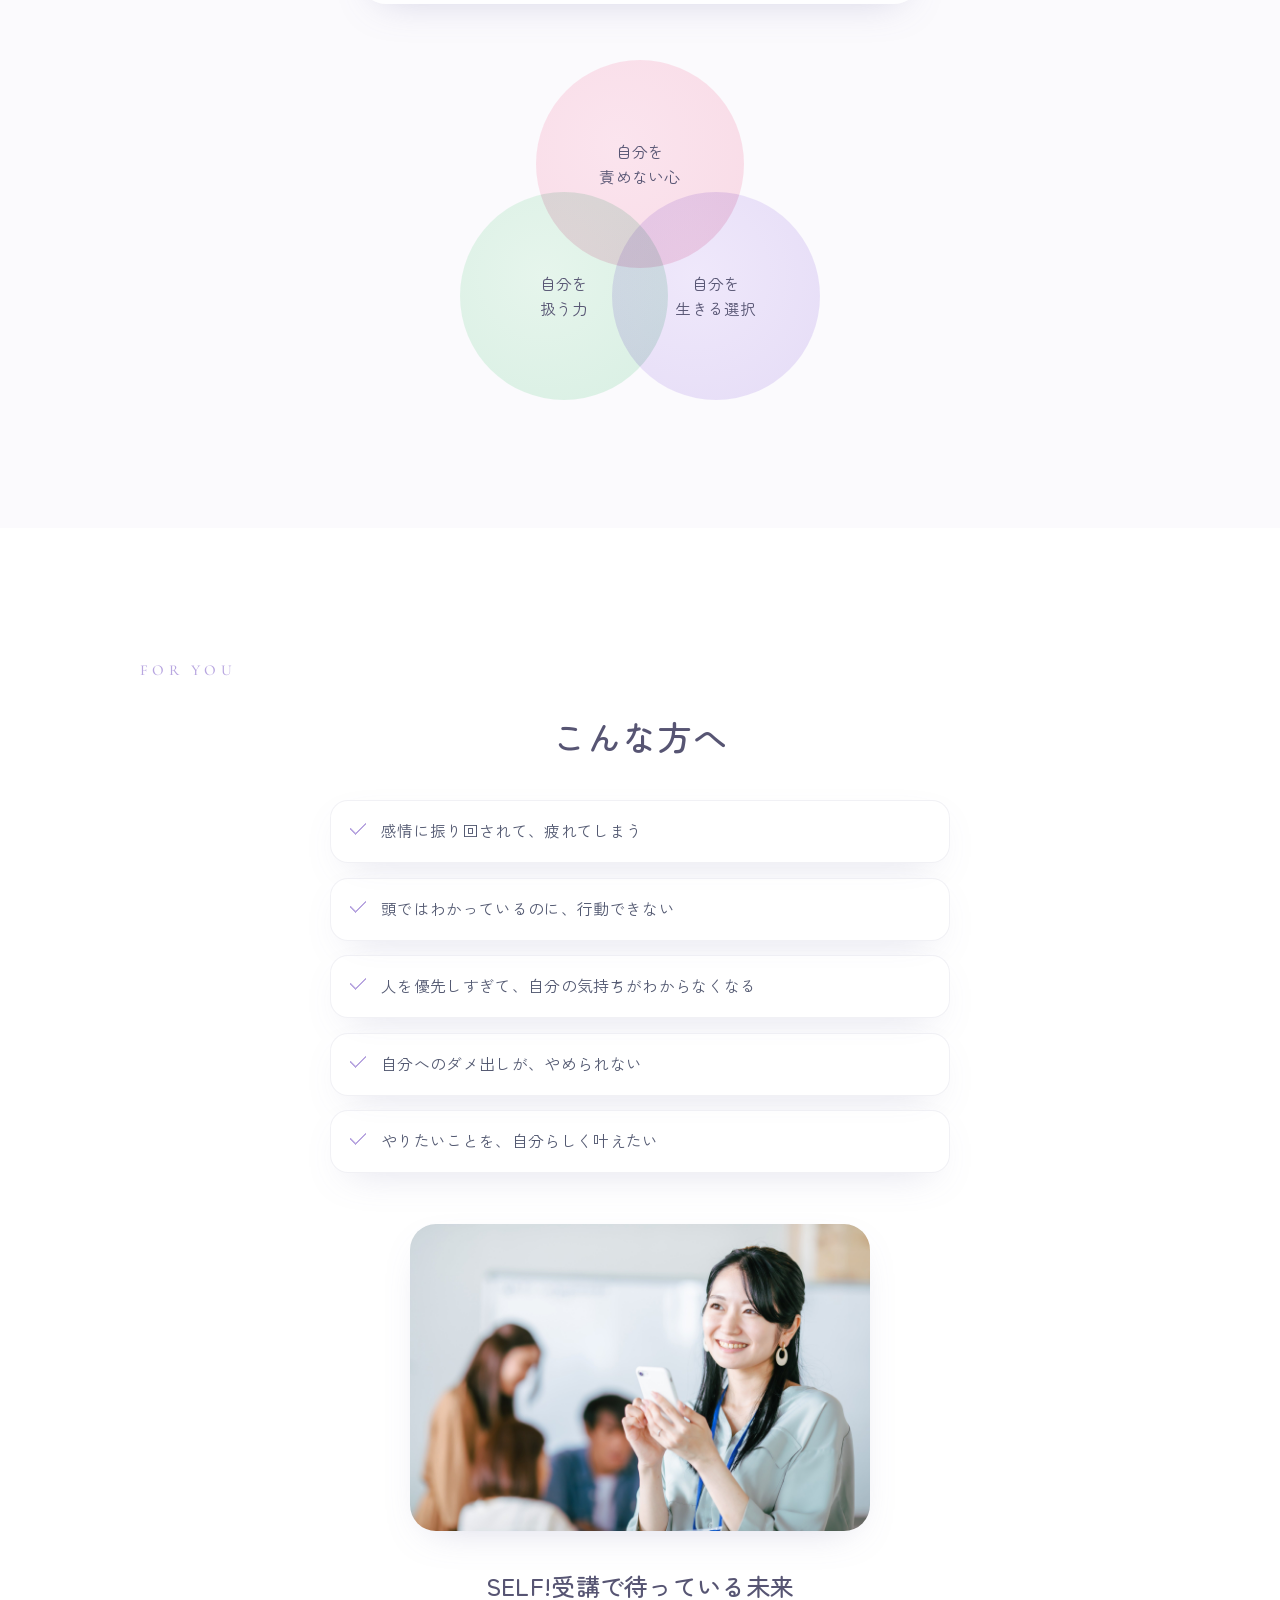
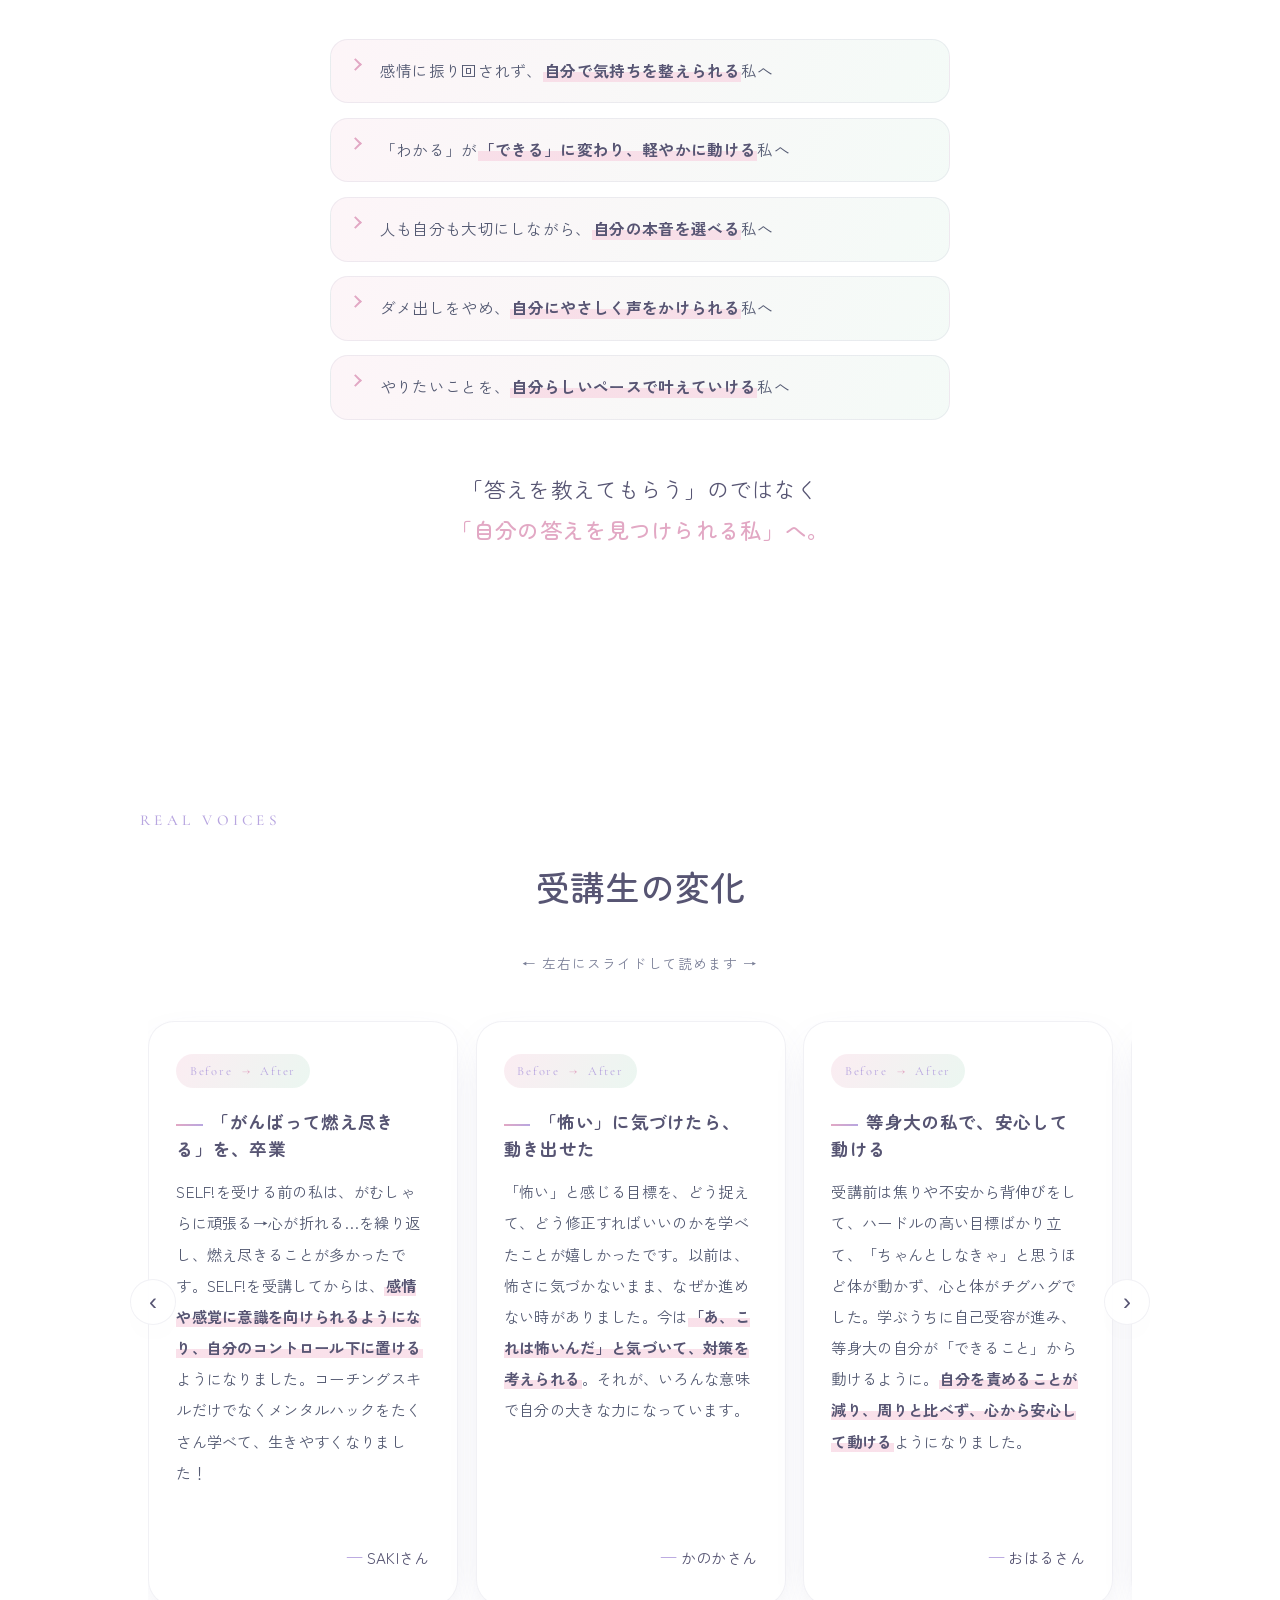
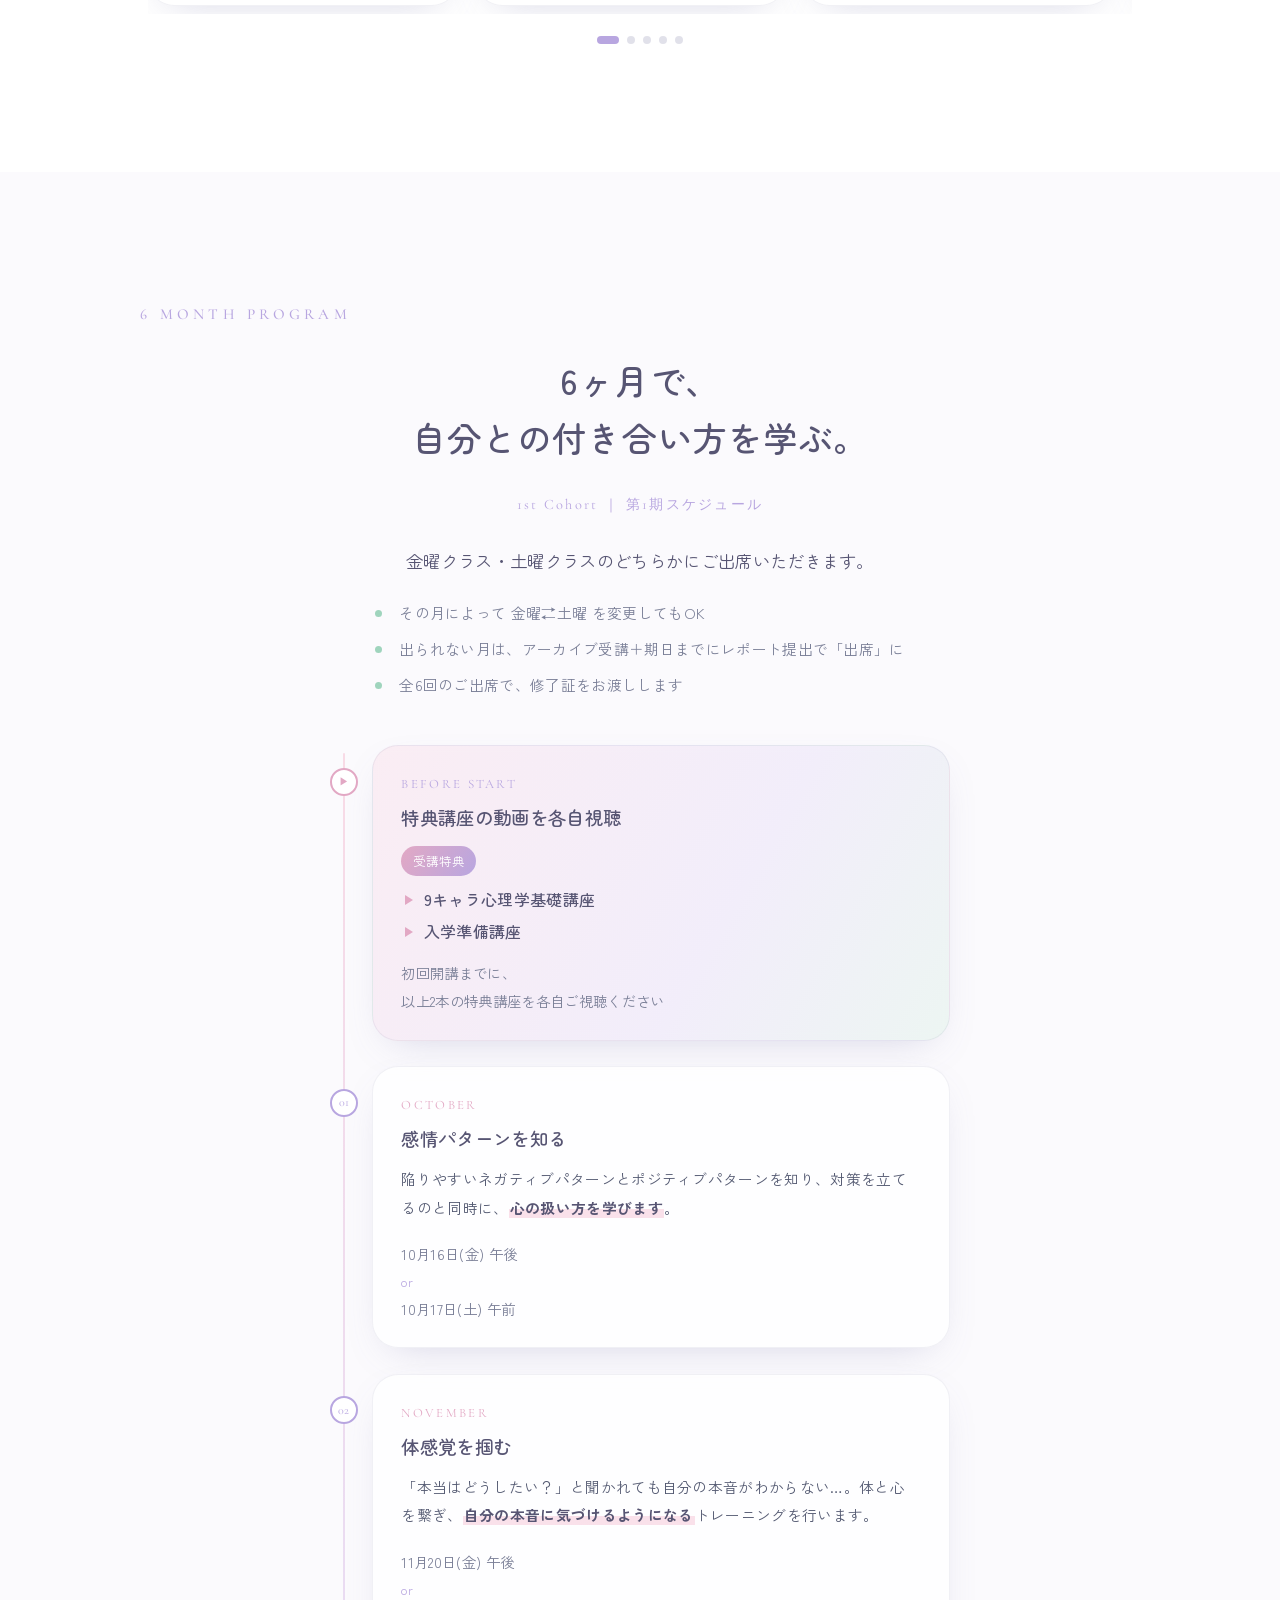
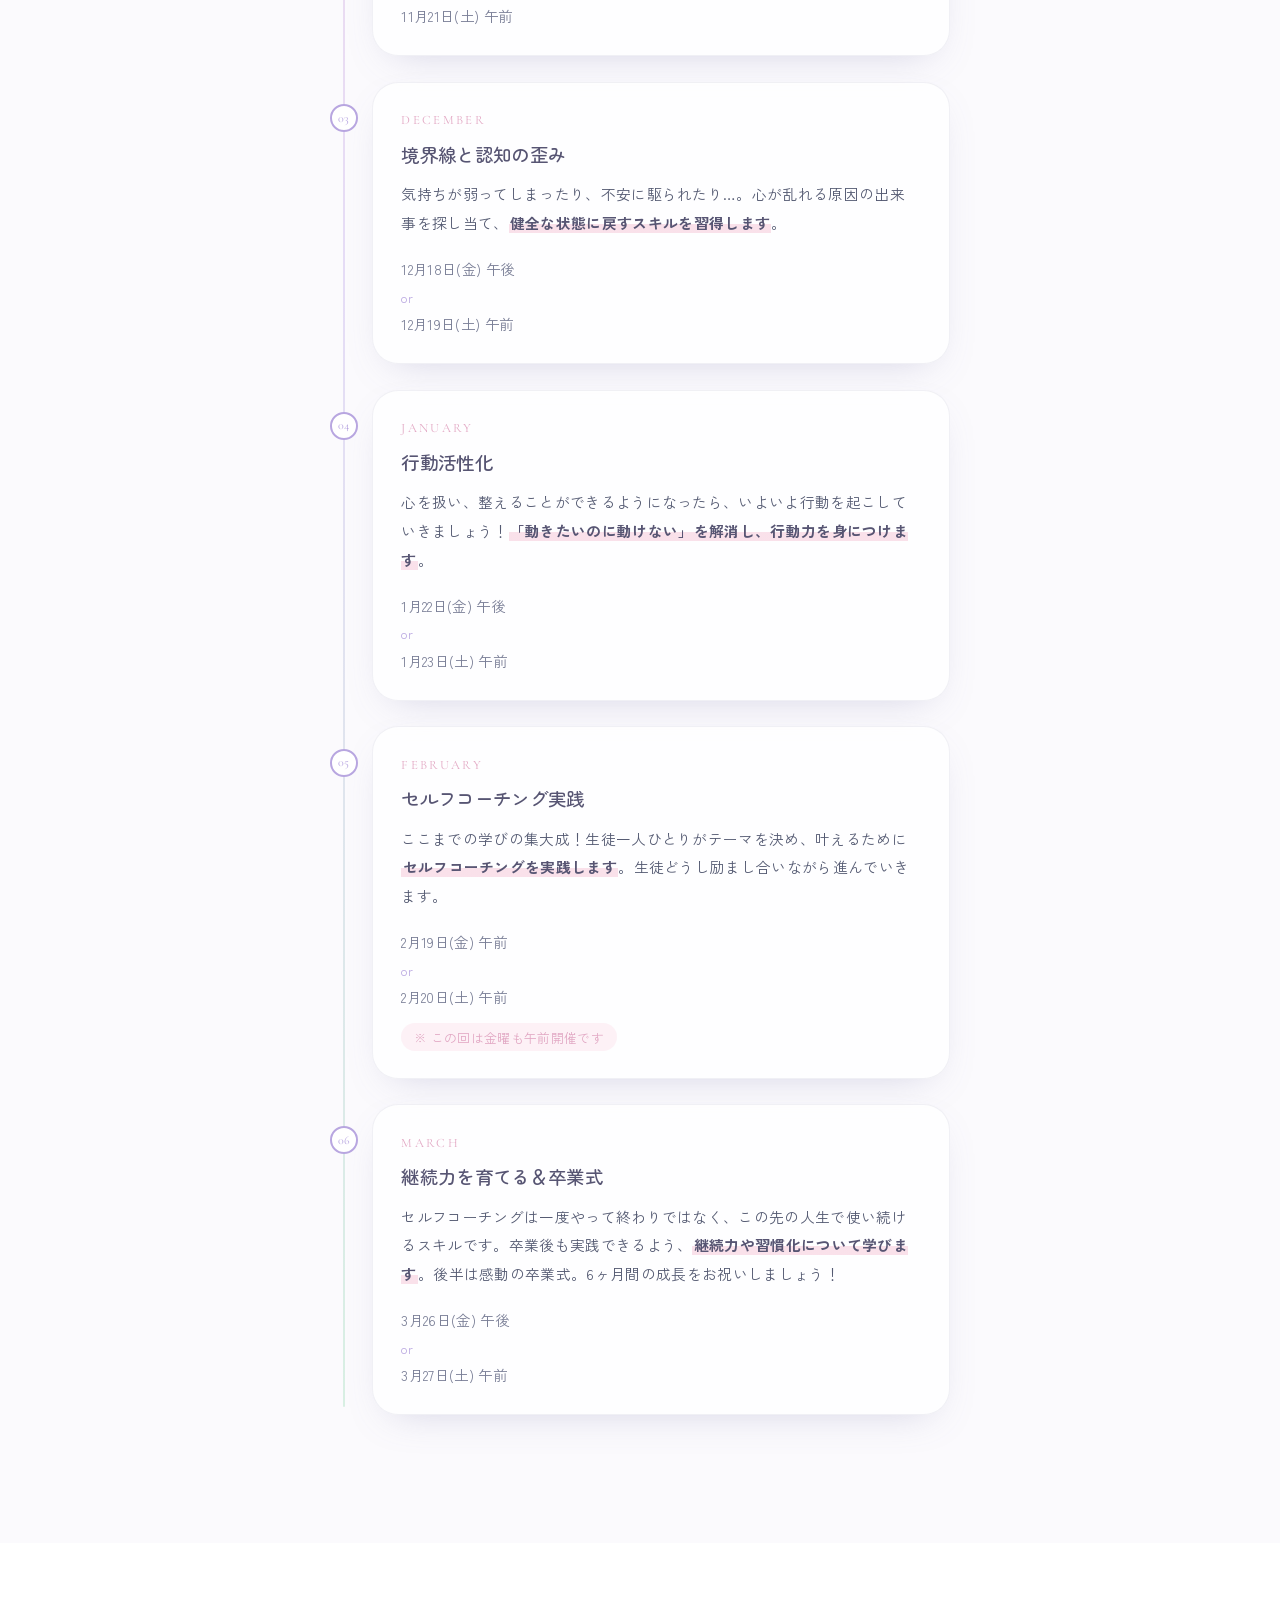
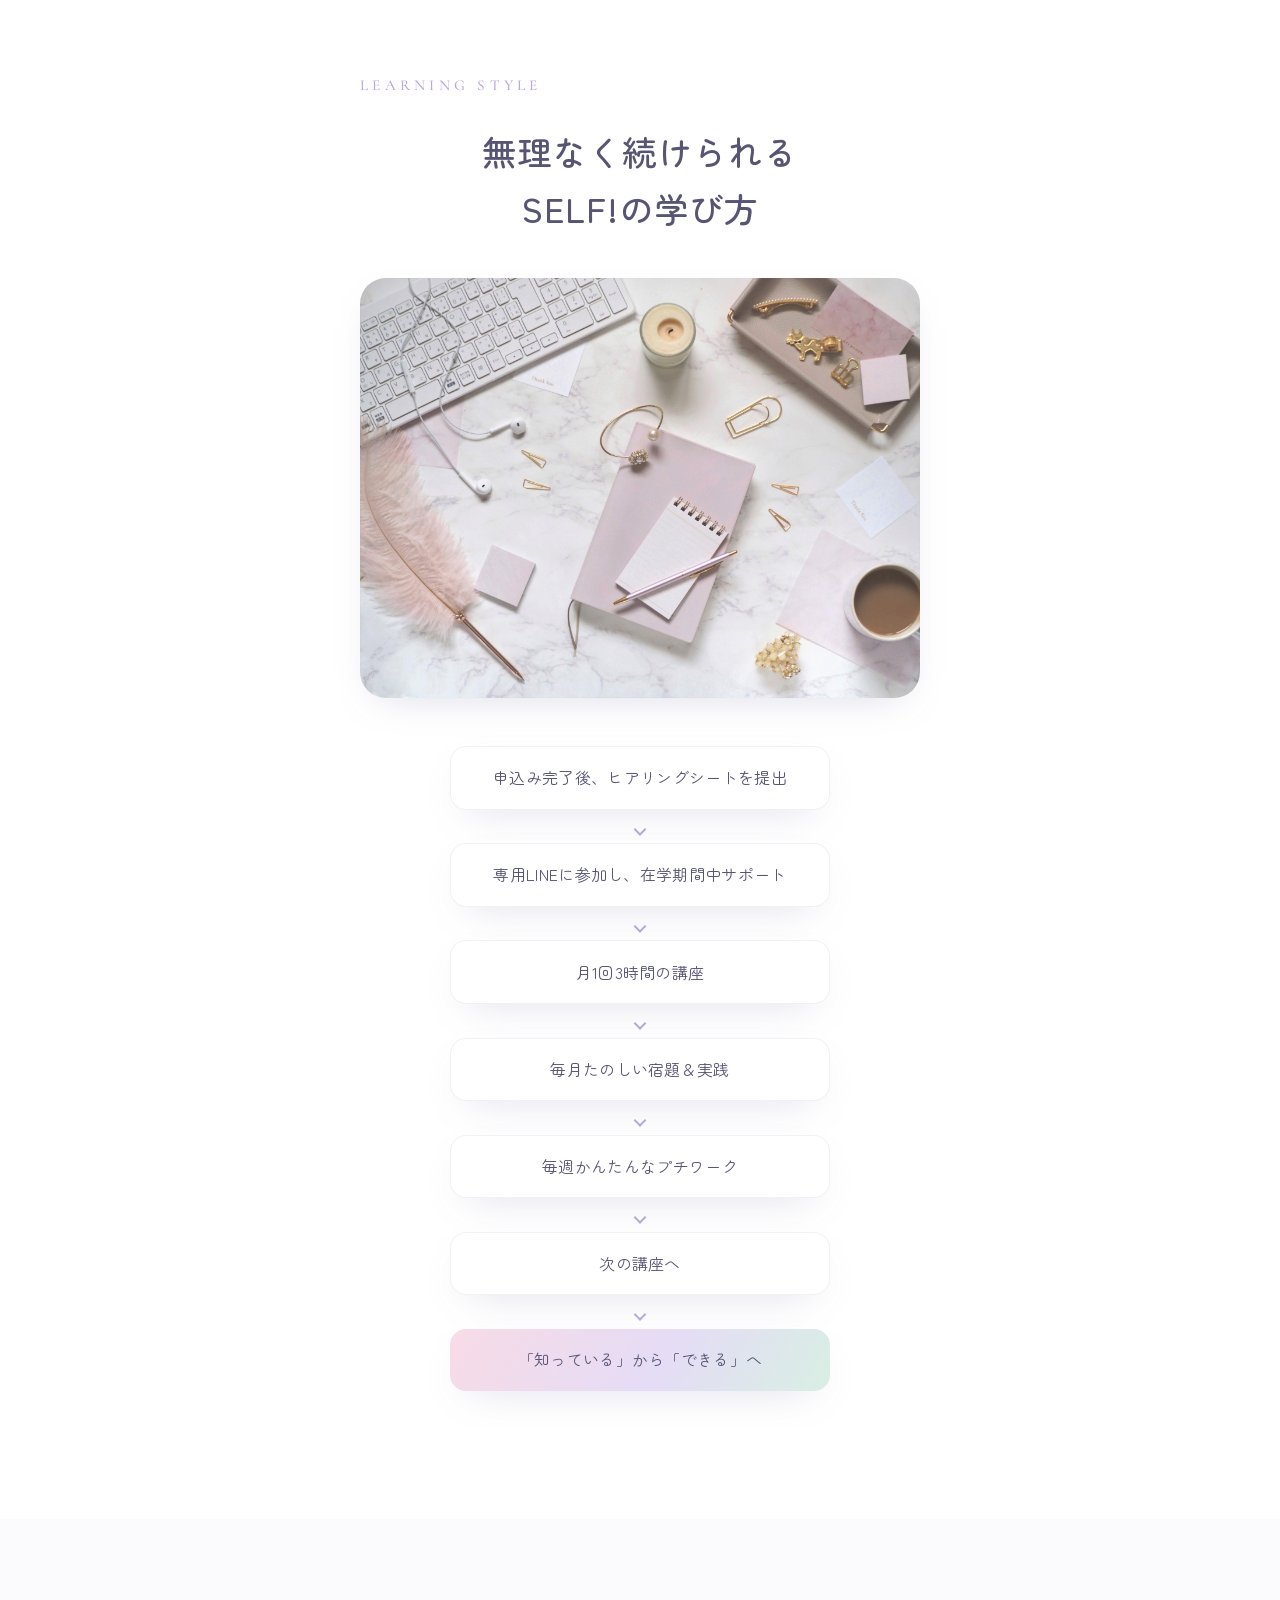
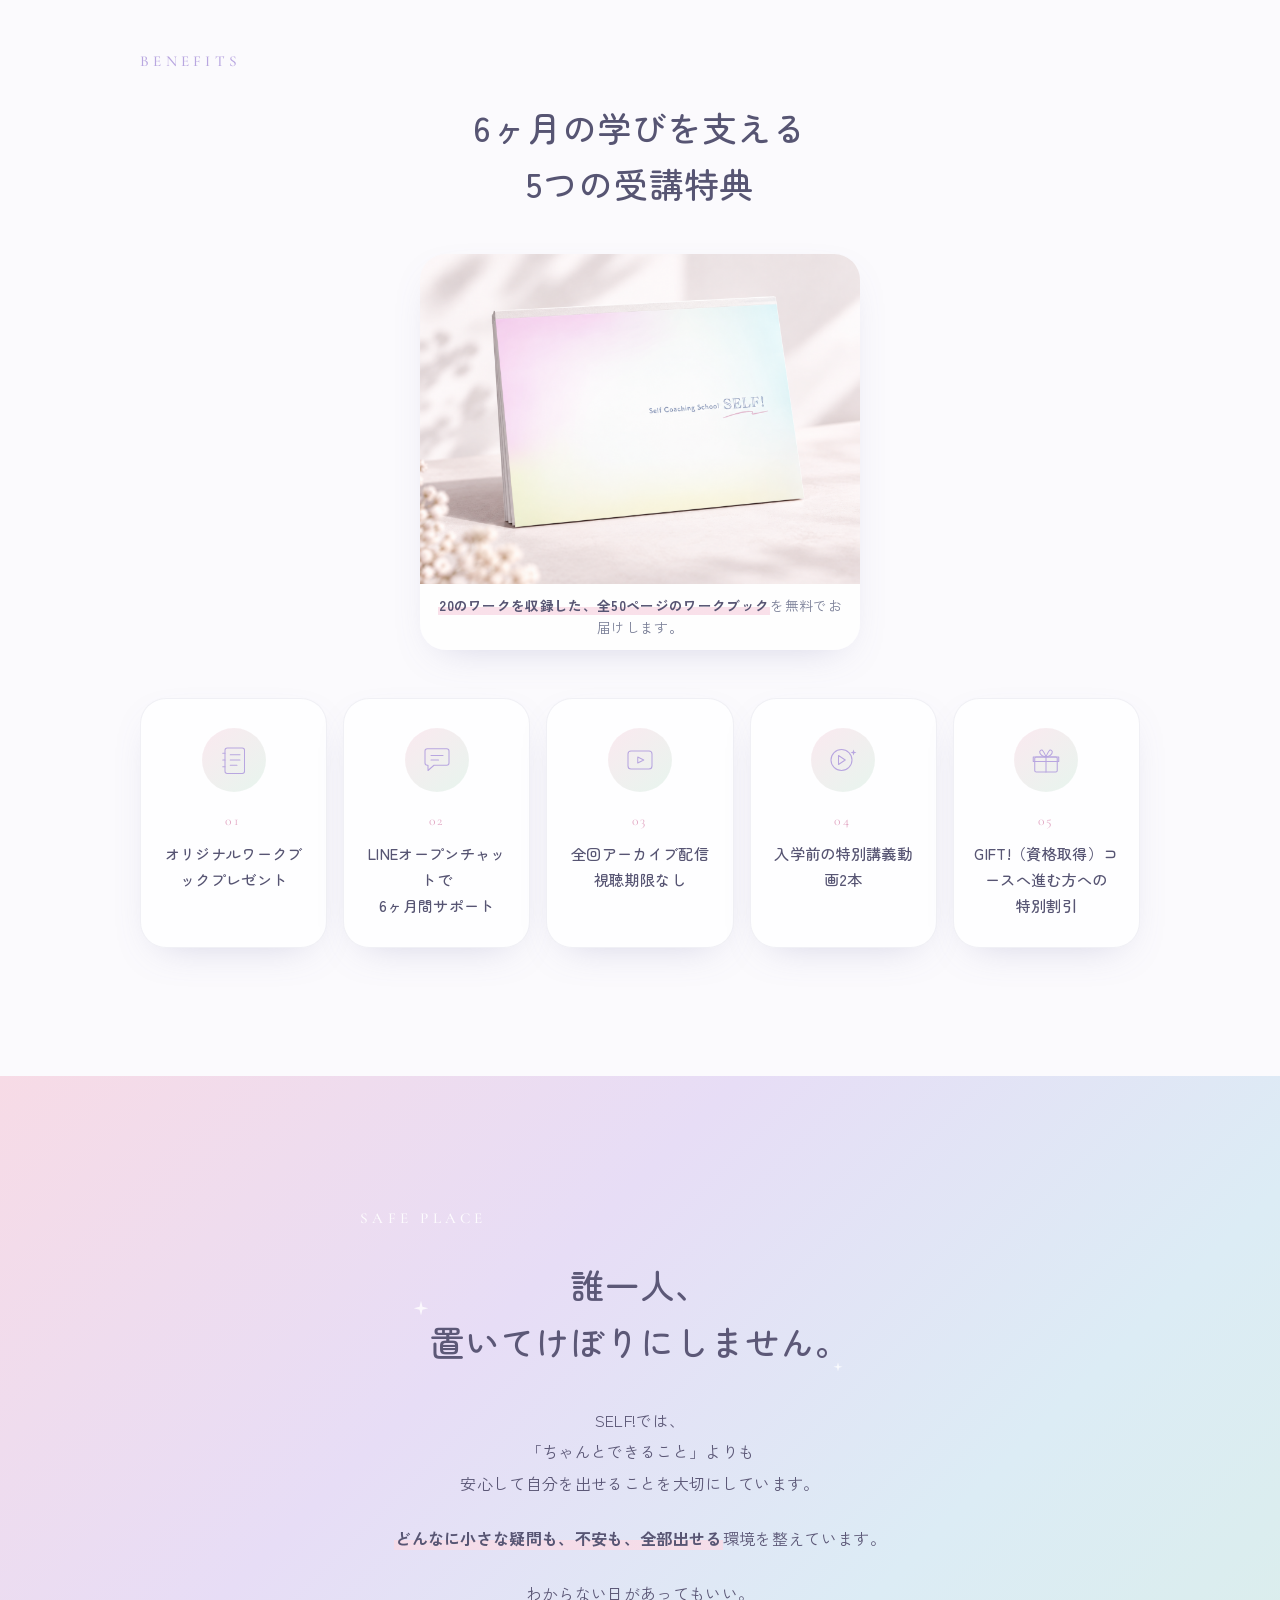
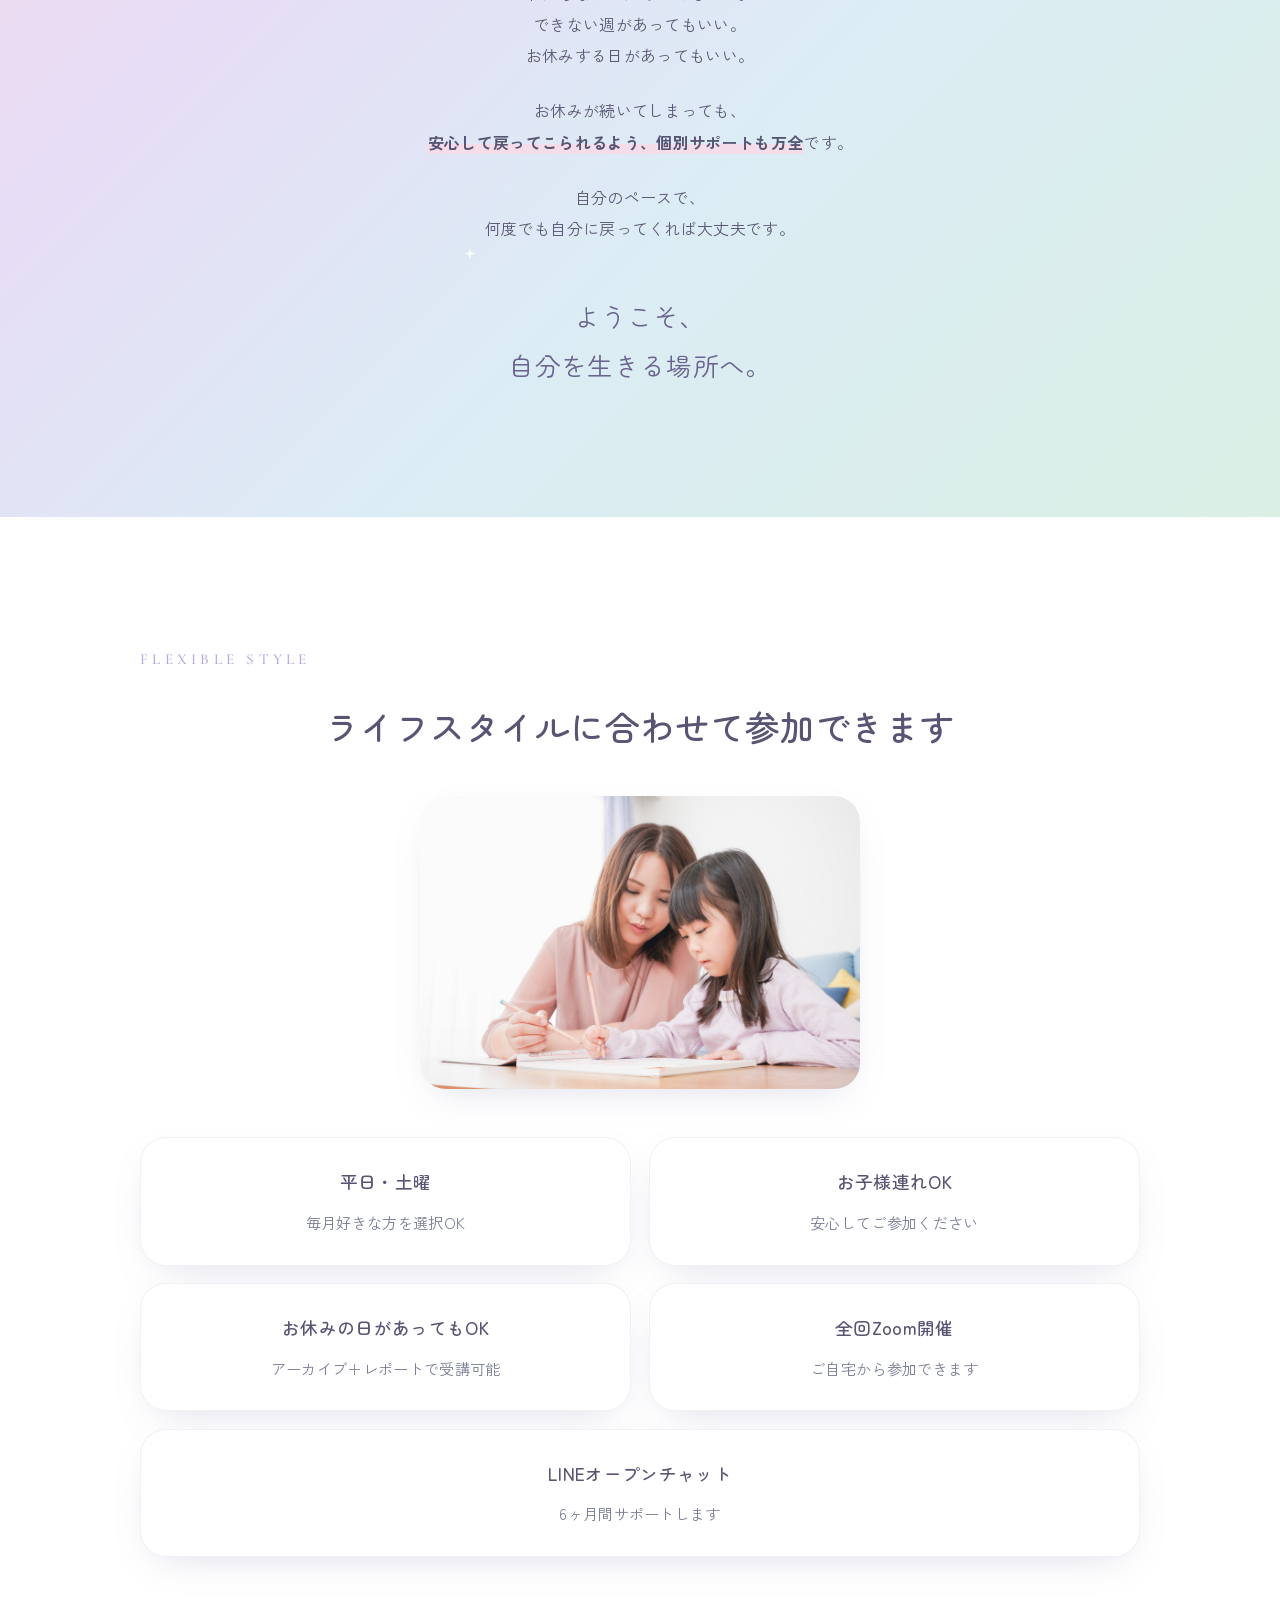
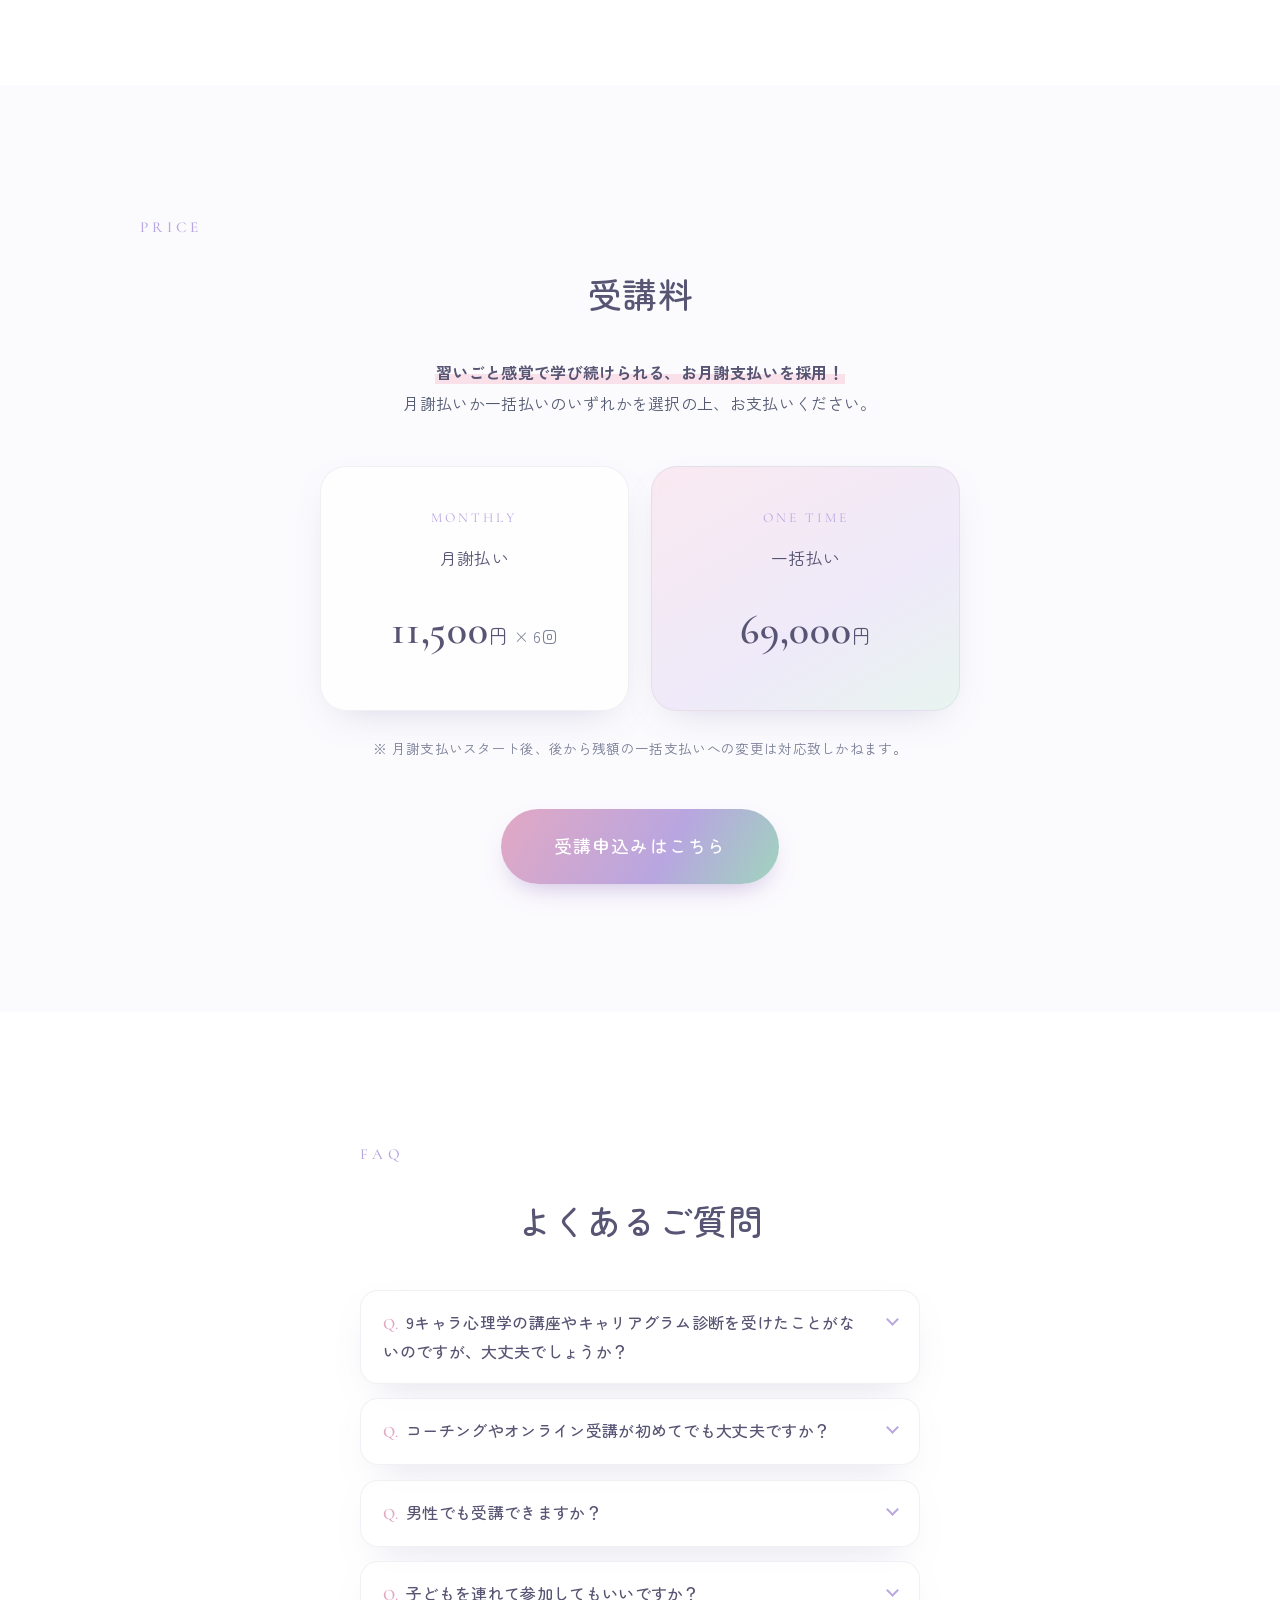
==== commit 2c1ab708: "カリキュラム各回に詳細説明を追加（重要部分は太字＆マーカー） 全6回それぞれのタイムラインカードに、学ぶ内容の説明文を追加。 各回の要点を <strong class="mark"> でハイライト。 " ====
--- a/index.html
+++ b/index.html
@@ -350,6 +350,7 @@
             <div class="card timeline__card">
               <p class="timeline__month">OCTOBER</p>
               <h3 class="timeline__theme">感情パターンを知る</h3>
+              <p class="timeline__desc">陥りやすいネガティブパターンとポジティブパターンを知り、対策を立てるのと同時に、<strong class="mark">心の扱い方を学びます</strong>。</p>
               <p class="timeline__date">10月16日(金) 午後<br /><span>or</span><br />10月17日(土) 午前</p>
             </div>
           </li>
@@ -358,6 +359,7 @@
             <div class="card timeline__card">
               <p class="timeline__month">NOVEMBER</p>
               <h3 class="timeline__theme">体感覚を掴む</h3>
+              <p class="timeline__desc">「本当はどうしたい？」と聞かれても自分の本音がわからない…。体と心を繋ぎ、<strong class="mark">自分の本音に気づけるようになる</strong>トレーニングを行います。</p>
               <p class="timeline__date">11月20日(金) 午後<br /><span>or</span><br />11月21日(土) 午前</p>
             </div>
           </li>
@@ -366,6 +368,7 @@
             <div class="card timeline__card">
               <p class="timeline__month">DECEMBER</p>
               <h3 class="timeline__theme">境界線と認知の歪み</h3>
+              <p class="timeline__desc">気持ちが弱ってしまったり、不安に駆られたり…。心が乱れる原因の出来事を探し当て、<strong class="mark">健全な状態に戻すスキルを習得します</strong>。</p>
               <p class="timeline__date">12月18日(金) 午後<br /><span>or</span><br />12月19日(土) 午前</p>
             </div>
           </li>
@@ -374,6 +377,7 @@
             <div class="card timeline__card">
               <p class="timeline__month">JANUARY</p>
               <h3 class="timeline__theme">行動活性化</h3>
+              <p class="timeline__desc">心を扱い、整えることができるようになったら、いよいよ行動を起こしていきましょう！<strong class="mark">「動きたいのに動けない」を解消し、行動力を身につけます</strong>。</p>
               <p class="timeline__date">1月22日(金) 午後<br /><span>or</span><br />1月23日(土) 午前</p>
             </div>
           </li>
@@ -382,6 +386,7 @@
             <div class="card timeline__card">
               <p class="timeline__month">FEBRUARY</p>
               <h3 class="timeline__theme">セルフコーチング実践</h3>
+              <p class="timeline__desc">ここまでの学びの集大成！生徒一人ひとりがテーマを決め、叶えるために<strong class="mark">セルフコーチングを実践します</strong>。生徒どうし励まし合いながら進んでいきます。</p>
               <p class="timeline__date">2月19日(金) 午前<br /><span>or</span><br />2月20日(土) 午前</p>
               <p class="timeline__note">※ この回は金曜も午前開催です</p>
             </div>
@@ -391,6 +396,7 @@
             <div class="card timeline__card">
               <p class="timeline__month">MARCH</p>
               <h3 class="timeline__theme">継続力を育てる＆卒業式</h3>
+              <p class="timeline__desc">セルフコーチングは一度やって終わりではなく、この先の人生で使い続けるスキルです。卒業後も実践できるよう、<strong class="mark">継続力や習慣化について学びます</strong>。後半は感動の卒業式。6ヶ月間の成長をお祝いしましょう！</p>
               <p class="timeline__date">3月26日(金) 午後<br /><span>or</span><br />3月27日(土) 午前</p>
             </div>
           </li>
--- a/css/style.css
+++ b/css/style.css
@@ -722,7 +722,13 @@
   font-size: 1.15rem;
   color: var(--color-heading);
   line-height: 1.6;
-  margin-bottom: 0.9rem;
+  margin-bottom: 0.7rem;
+}
+.timeline__desc {
+  font-size: 0.92rem;
+  color: var(--color-text);
+  line-height: 1.95;
+  margin-bottom: 1.1rem;
 }
 .timeline__date {
   font-size: 0.9rem;
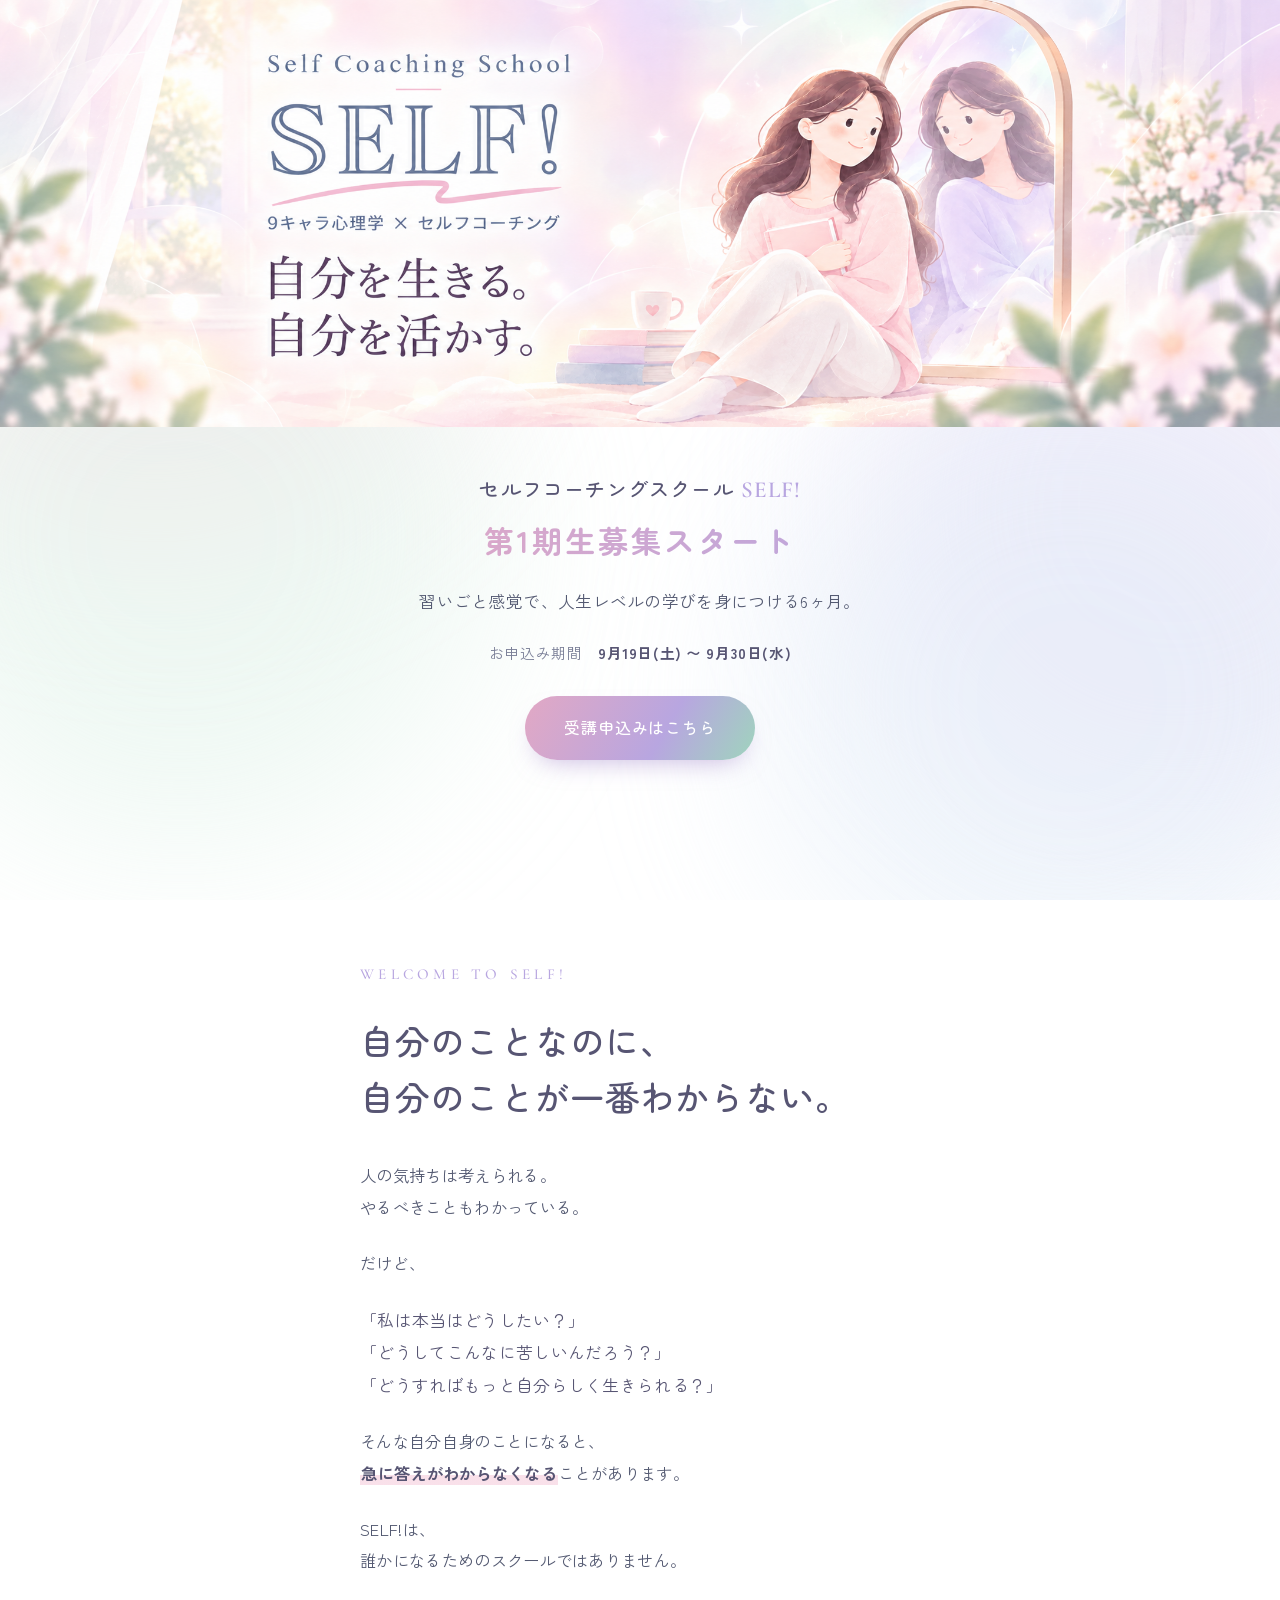
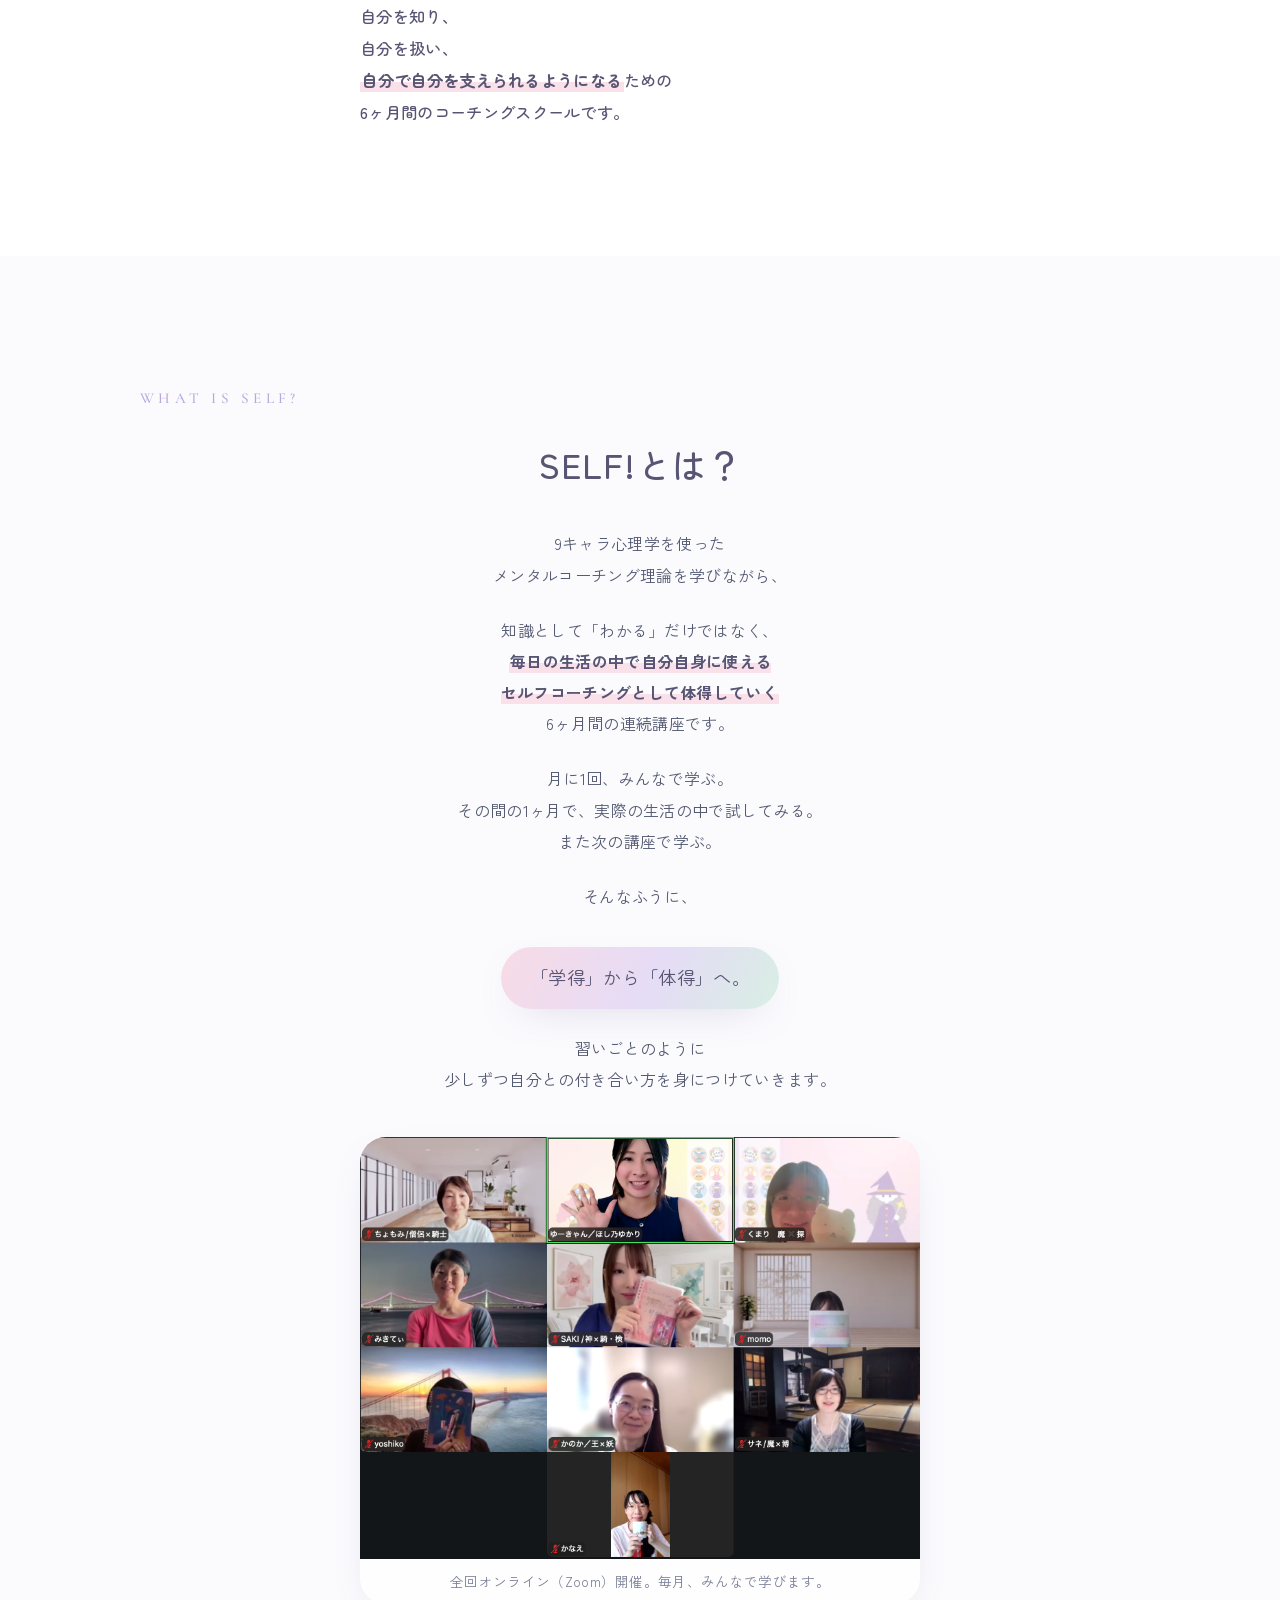
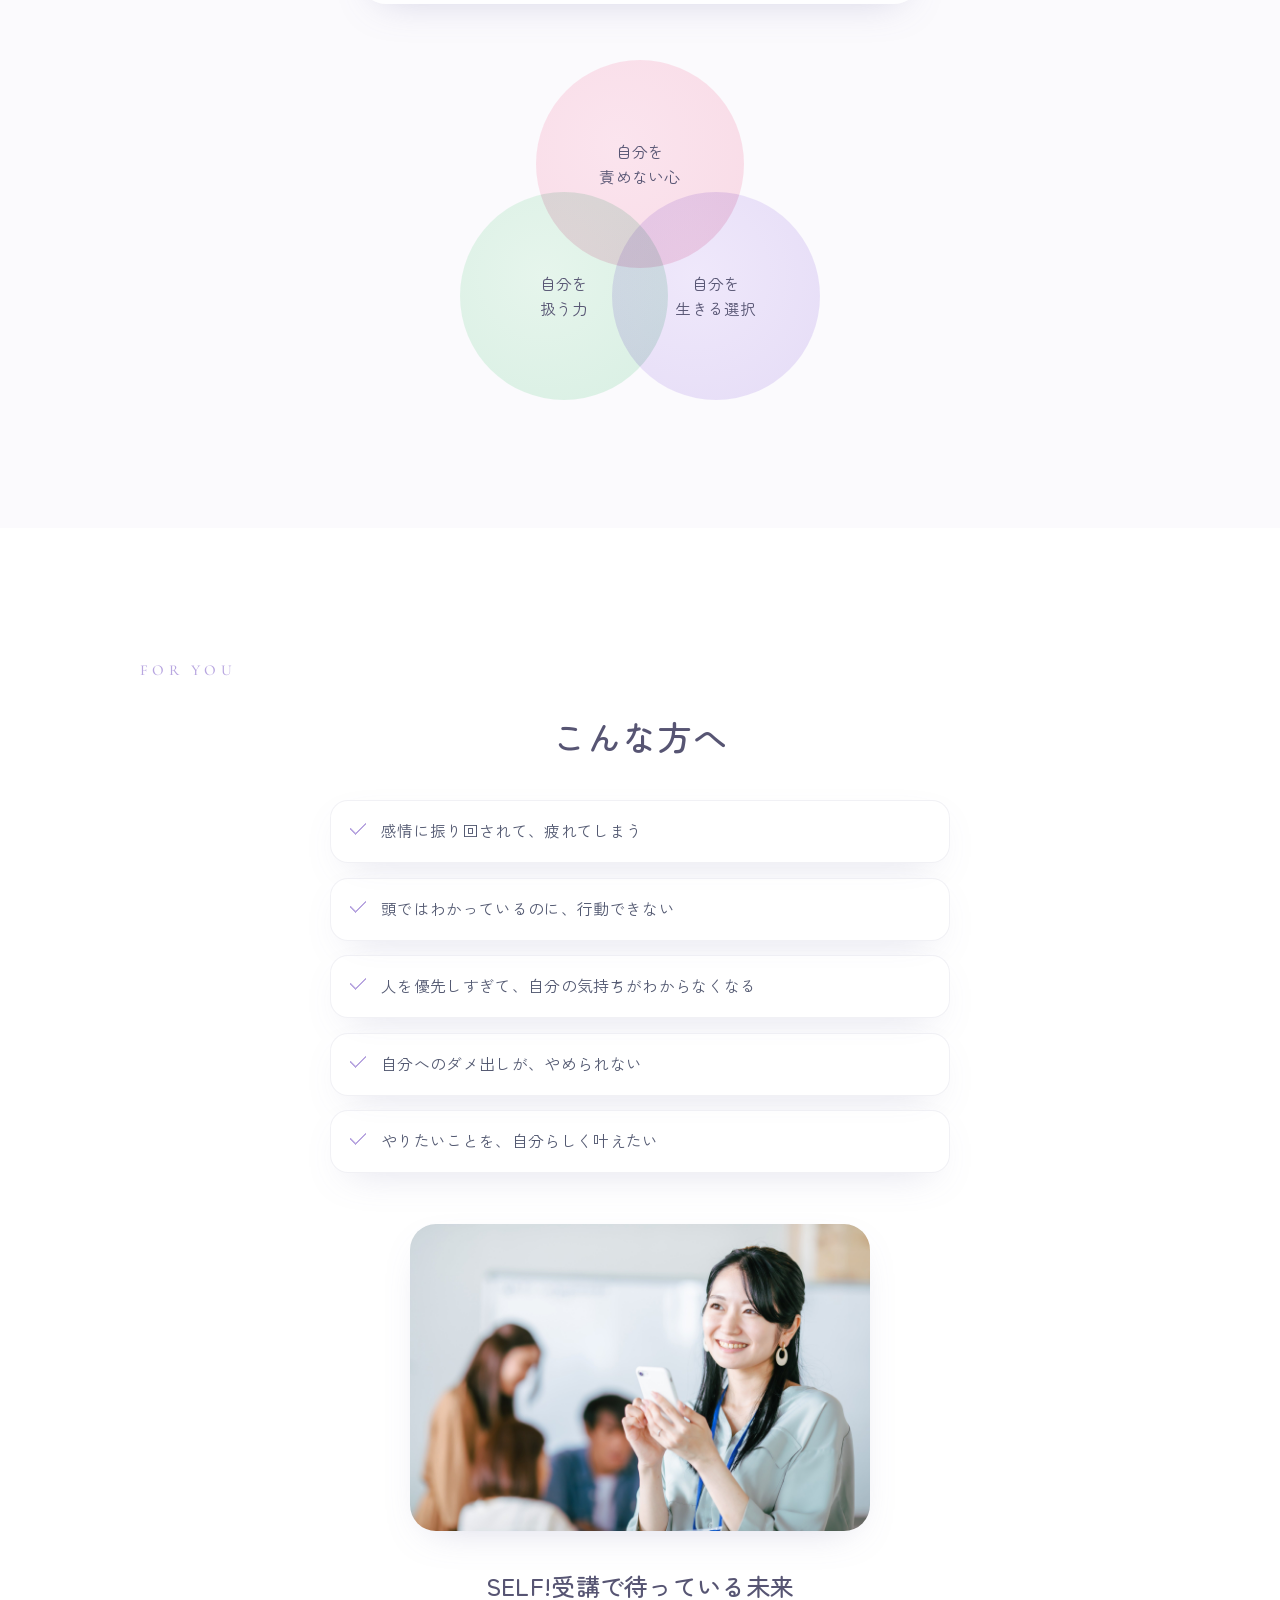
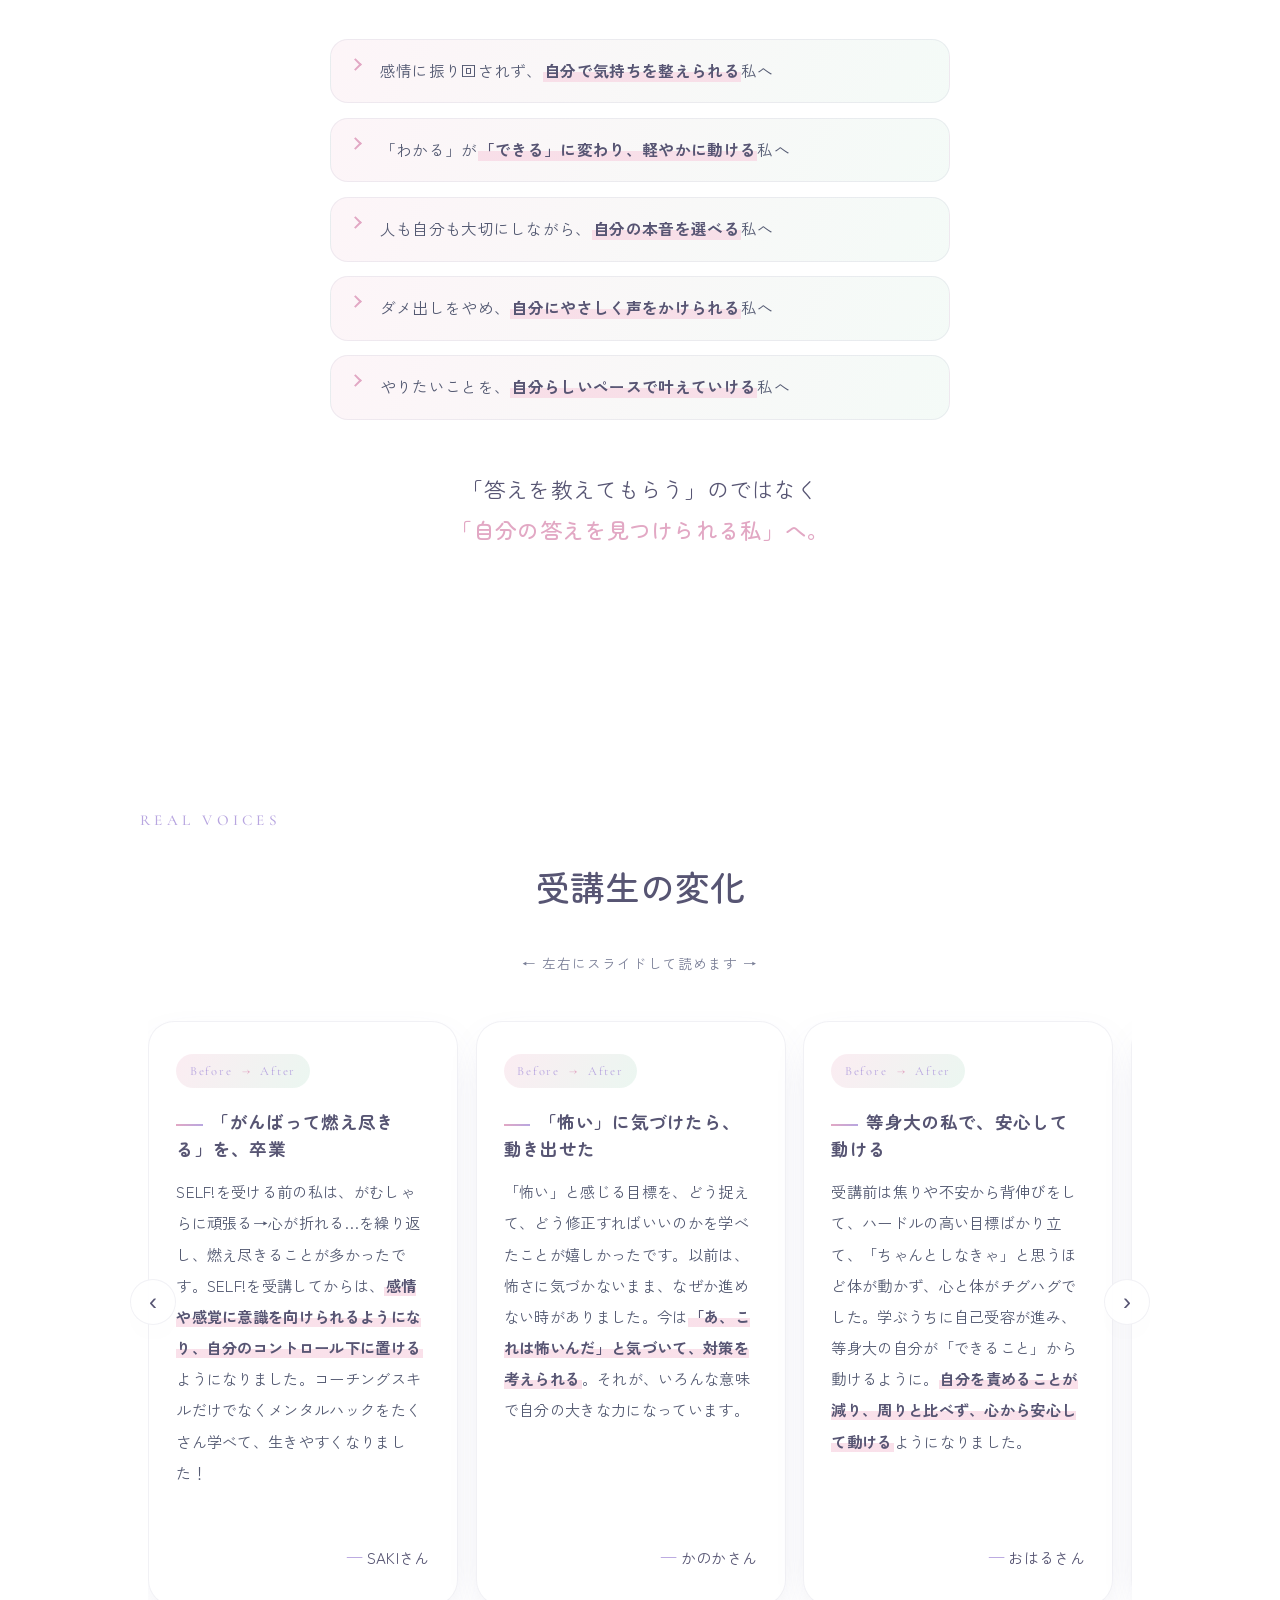
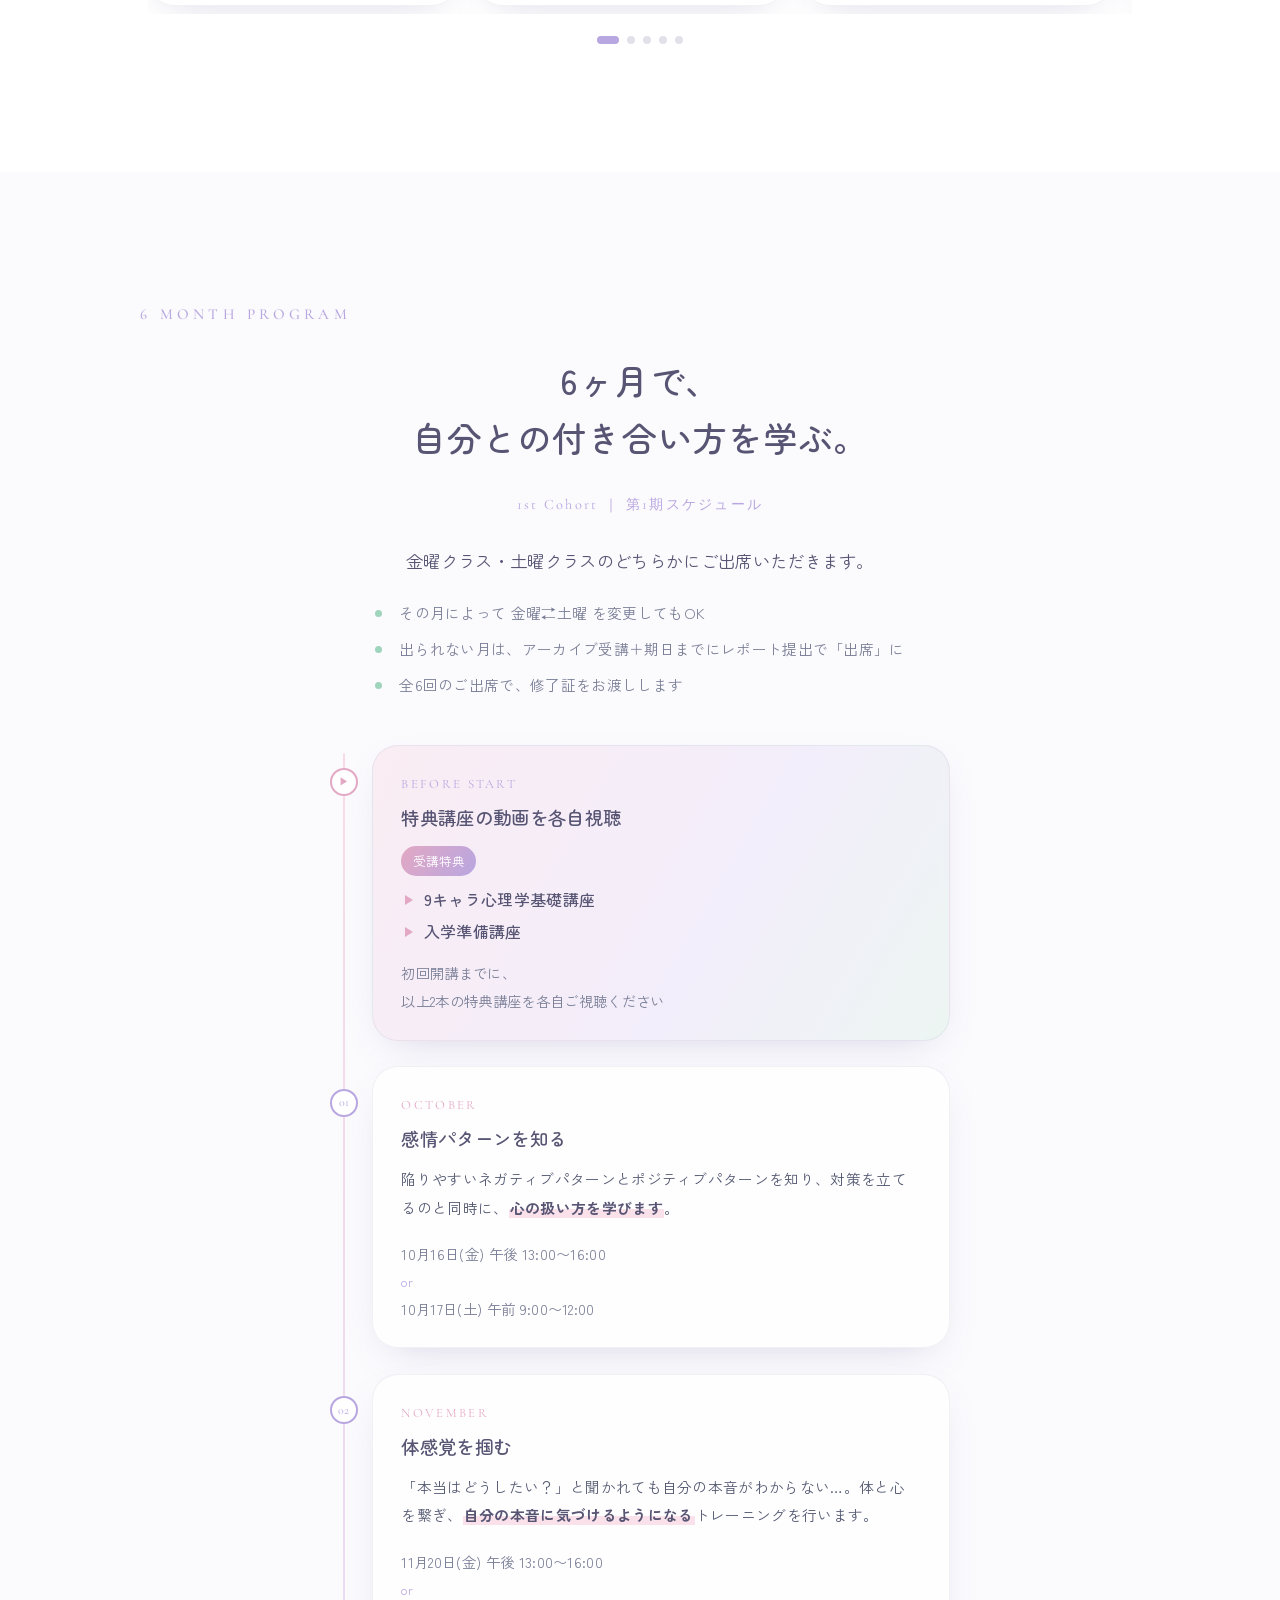
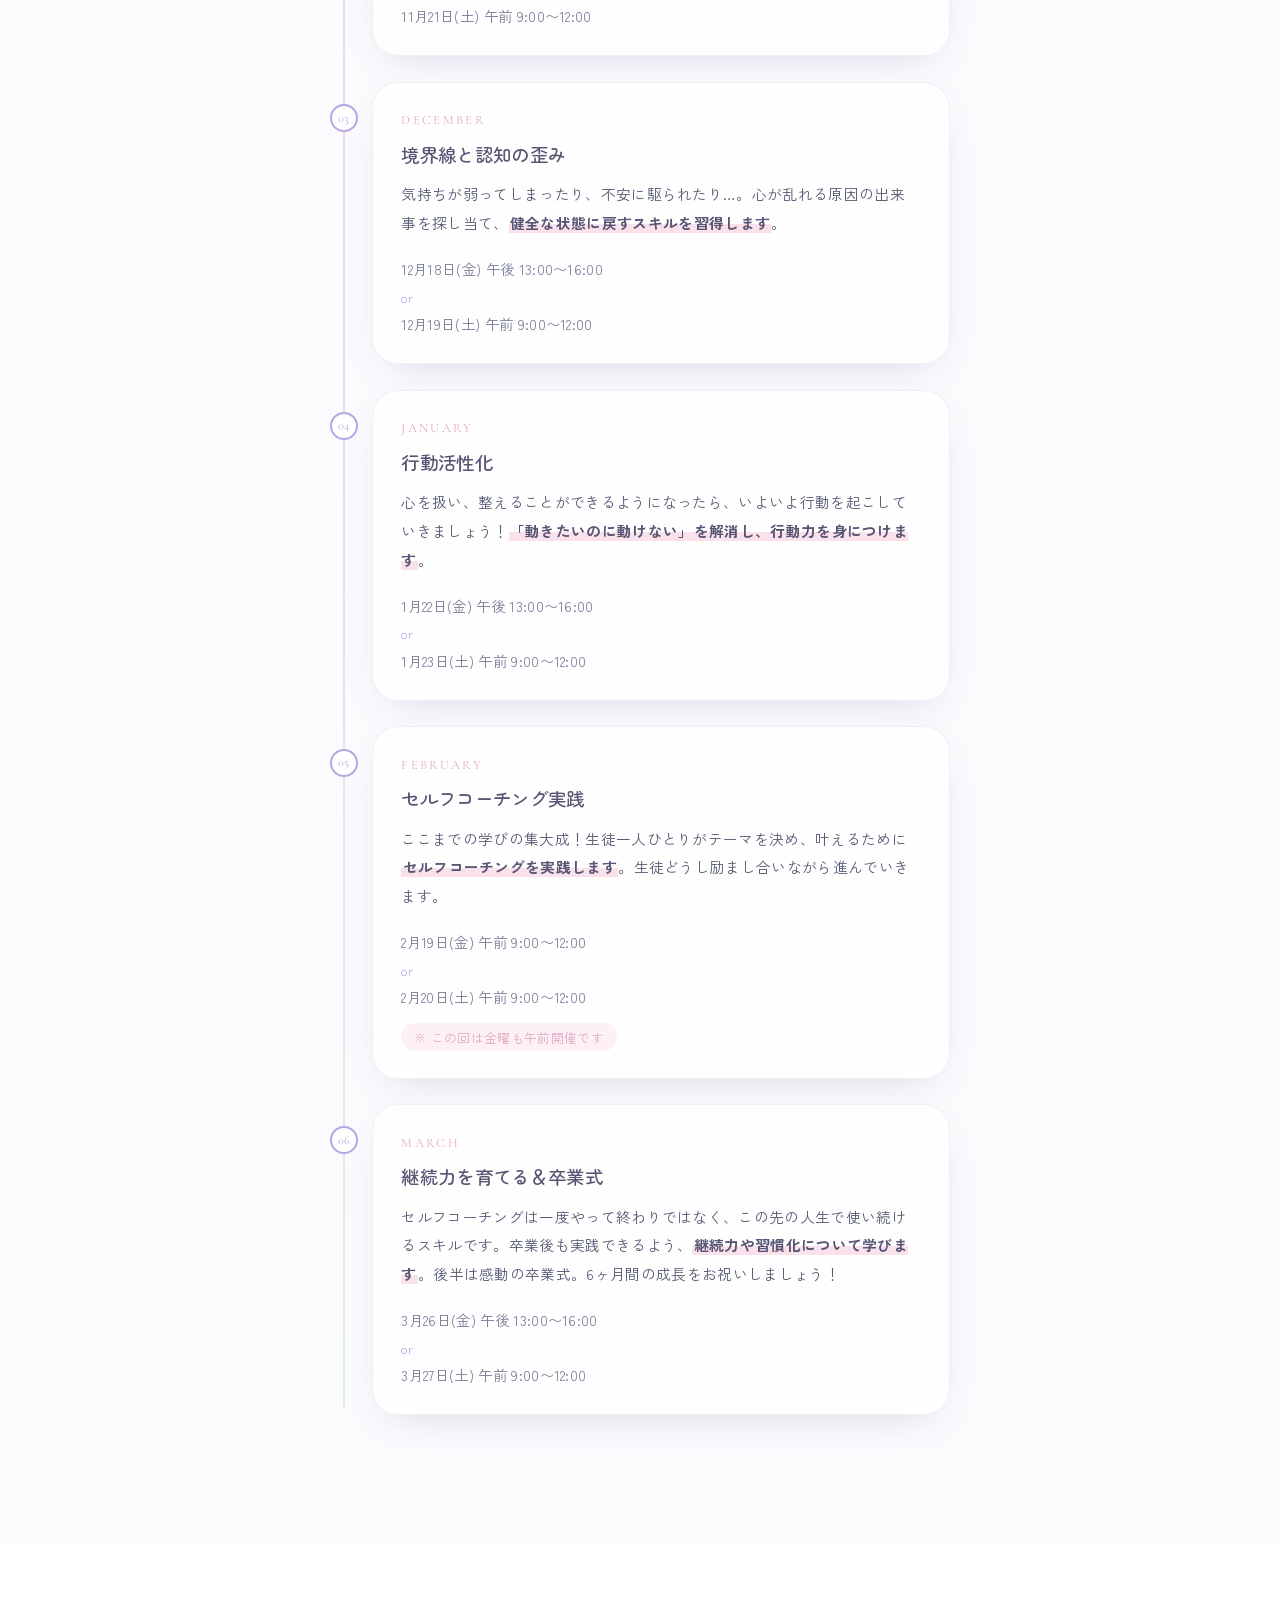
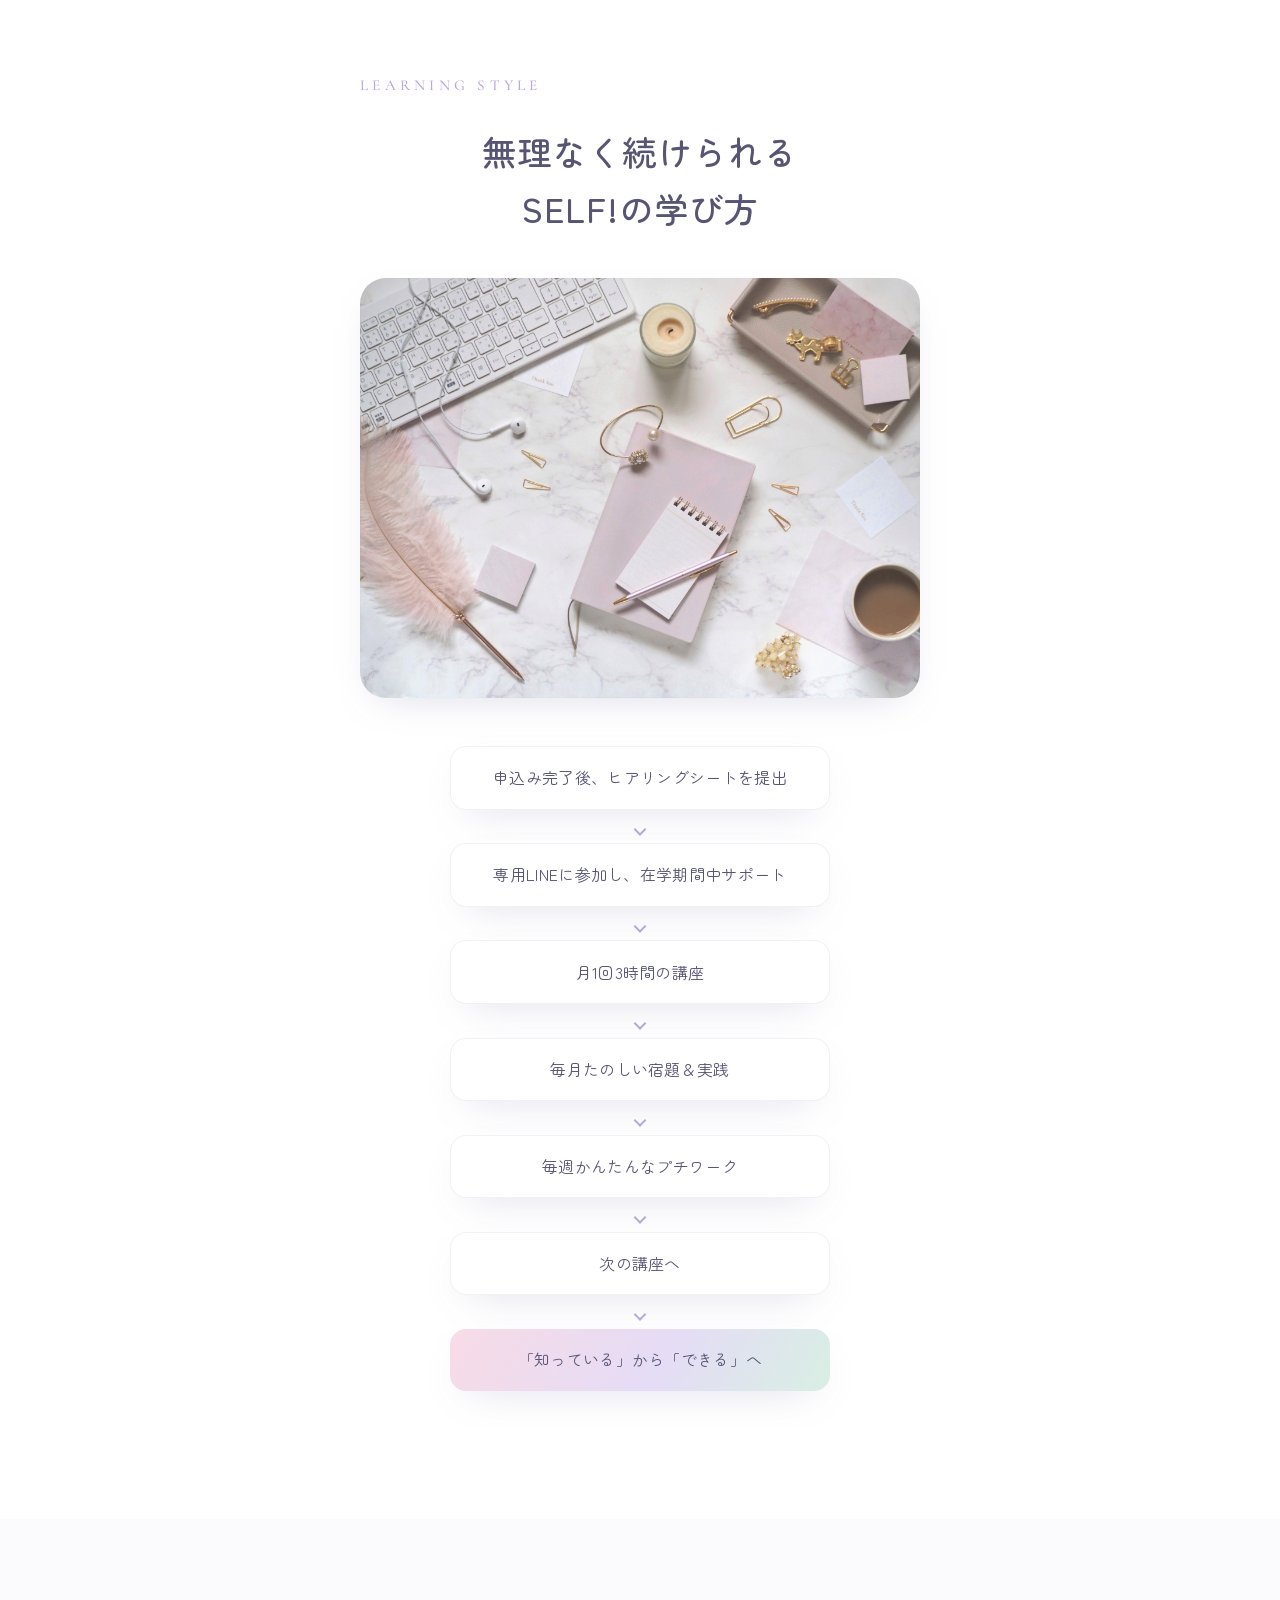
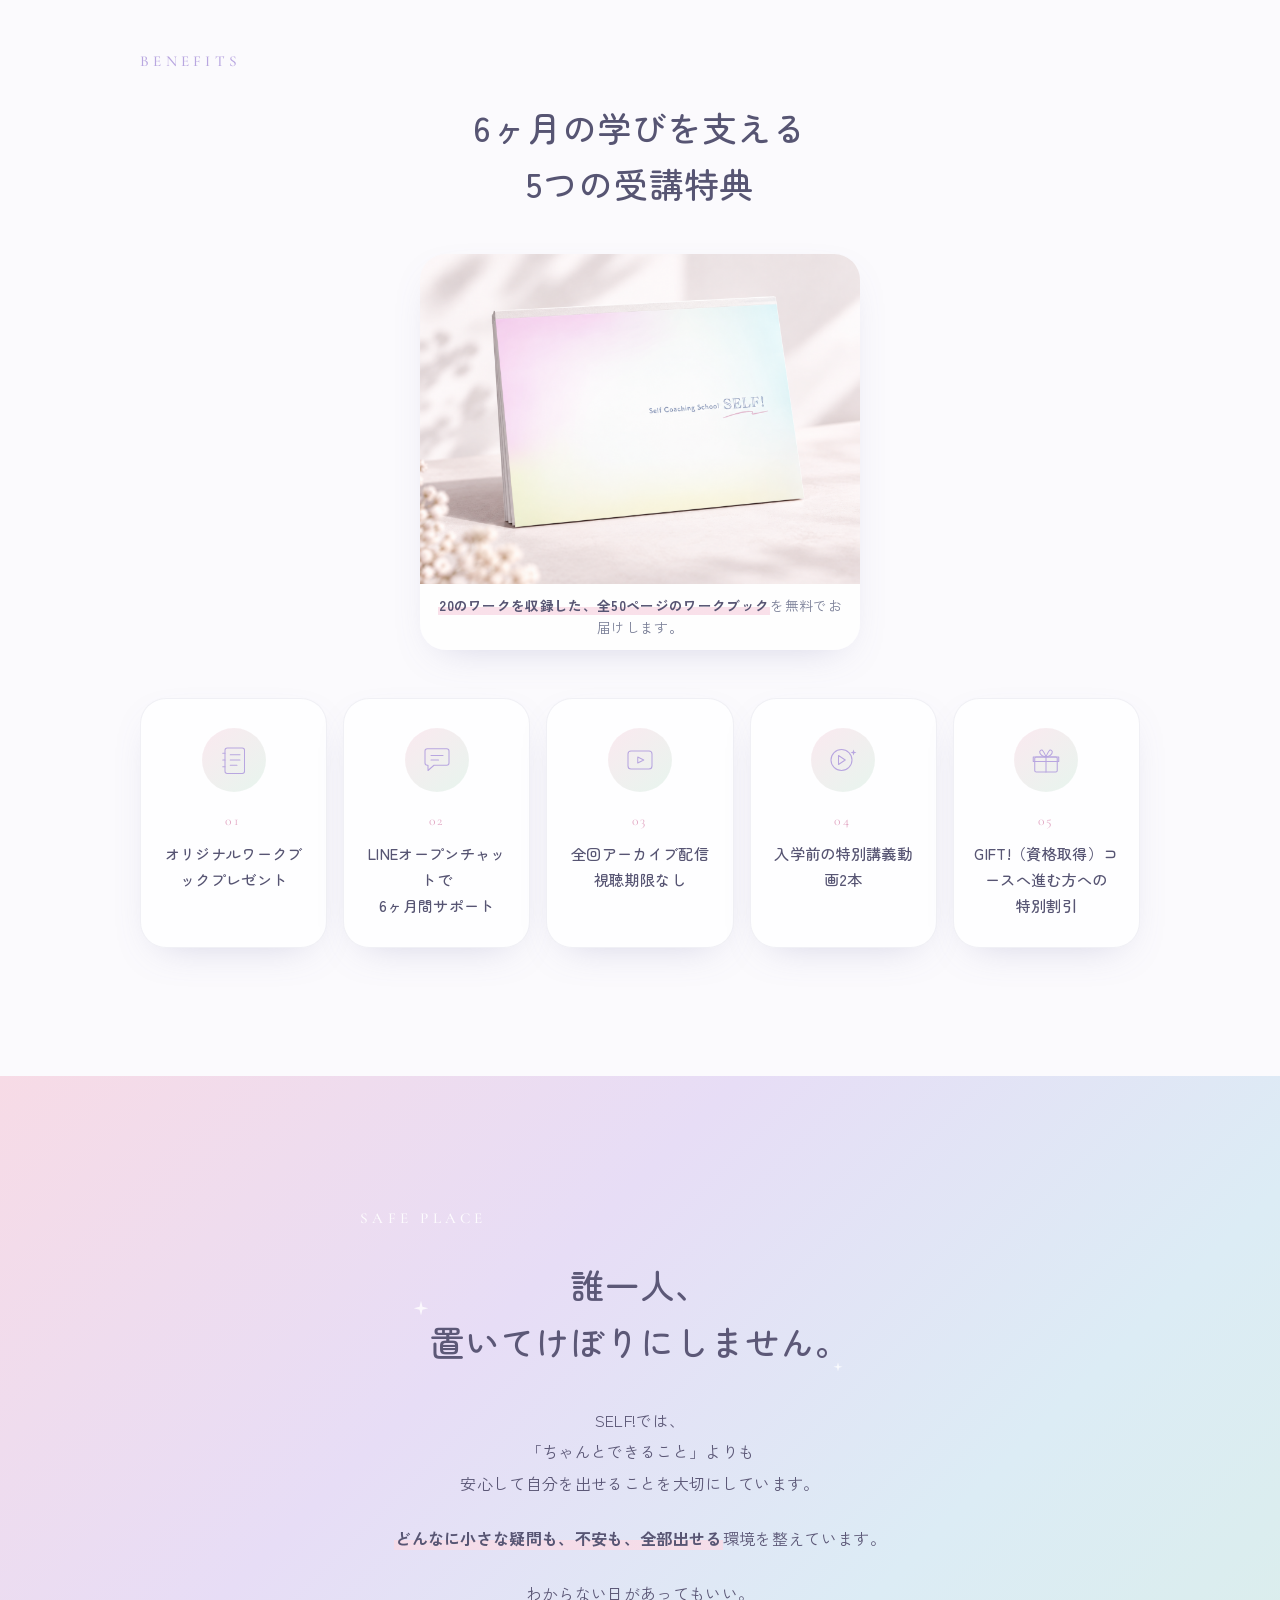
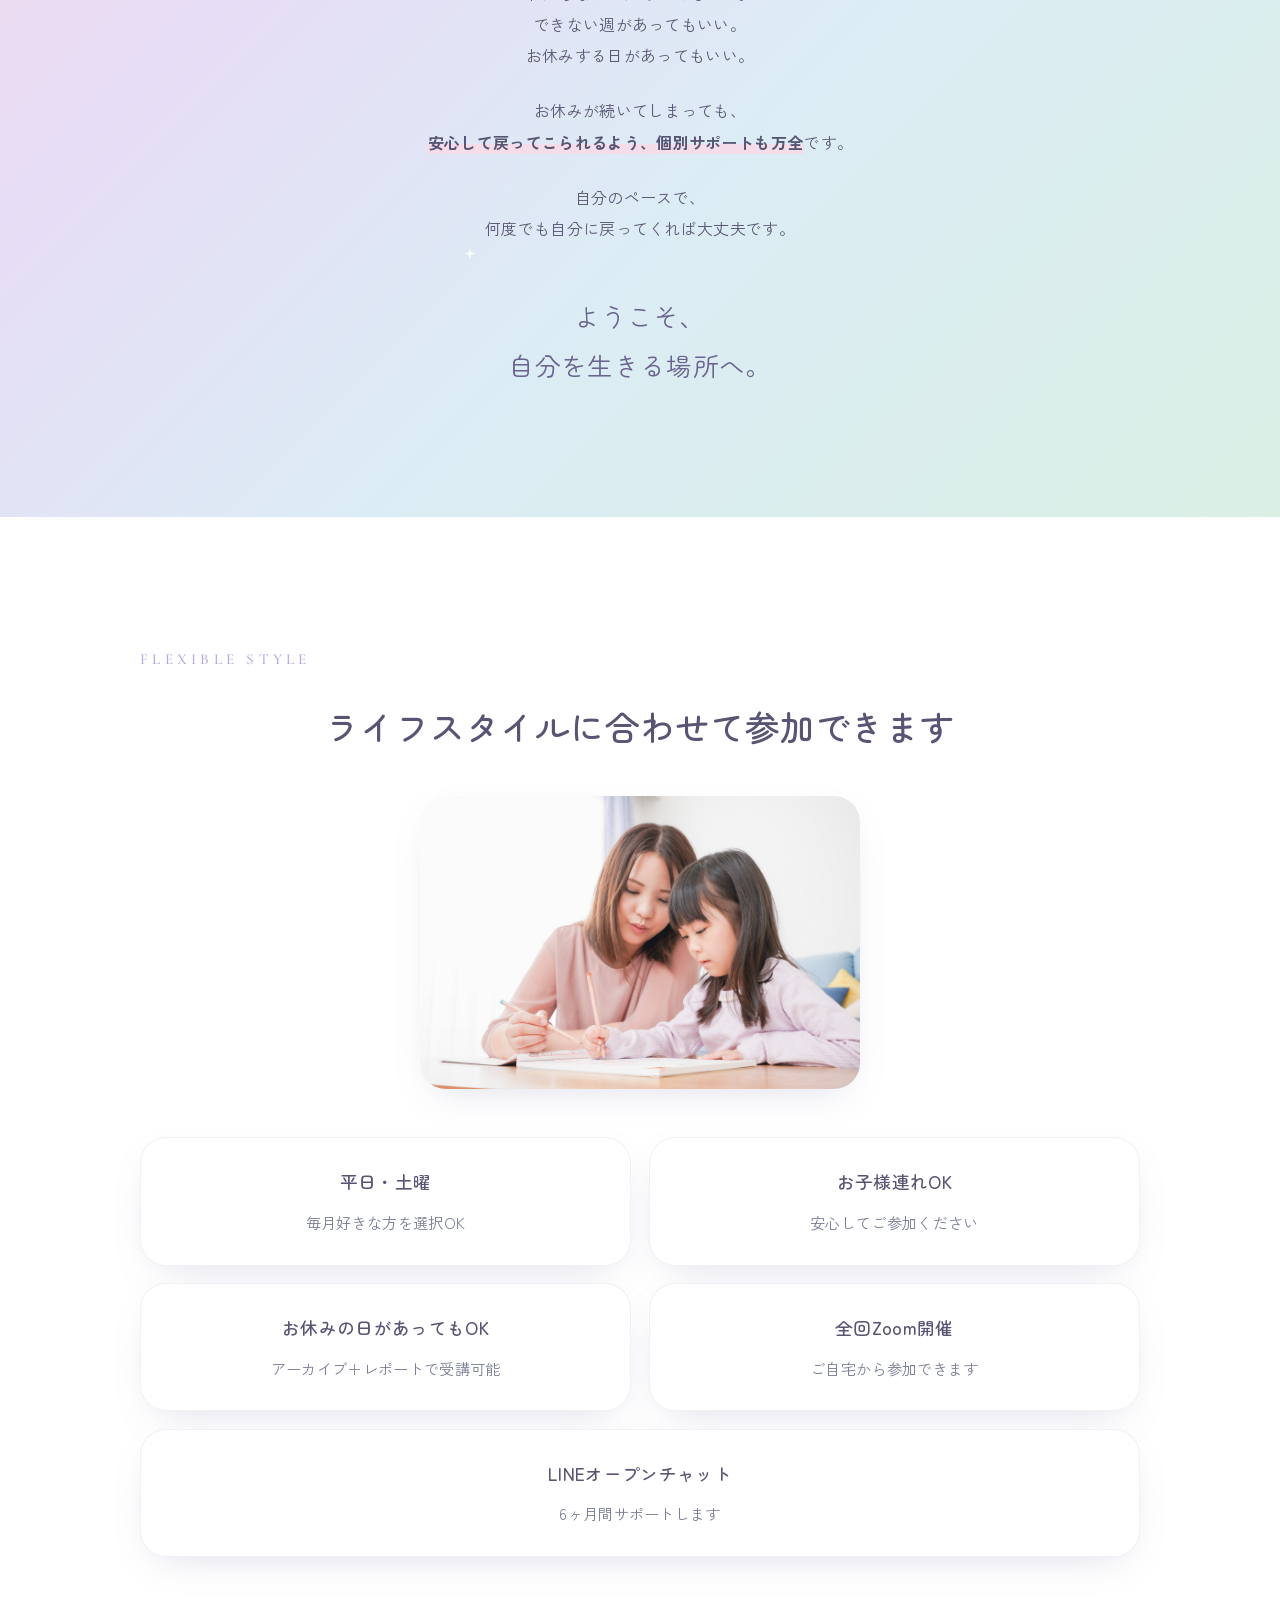
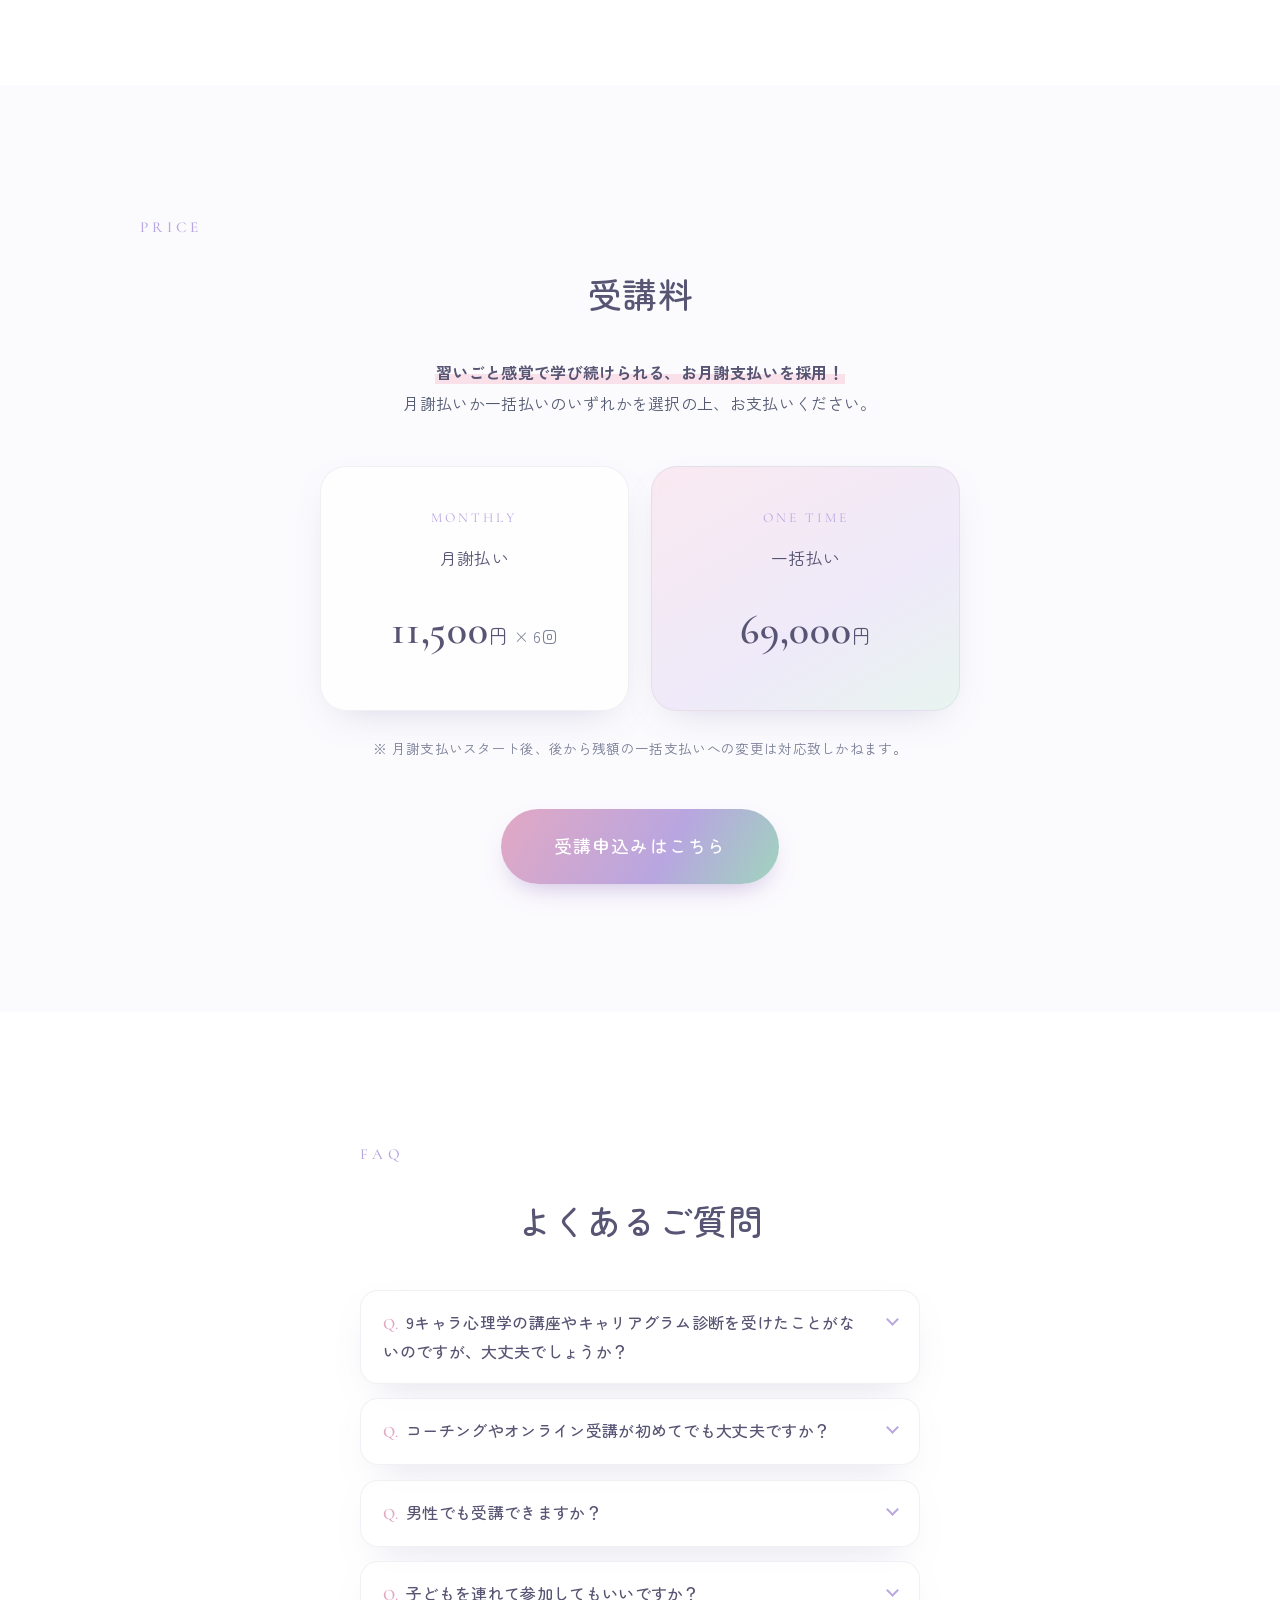
==== commit b619eb0a: "カリキュラム各回に講座時間を追記（金13-16時／土9-12時、2月の金は午前） Co-Authored-By: Claude Opus 4.8 <noreply@anthropic.com>" ====
--- a/index.html
+++ b/index.html
@@ -351,7 +351,7 @@
               <p class="timeline__month">OCTOBER</p>
               <h3 class="timeline__theme">感情パターンを知る</h3>
               <p class="timeline__desc">陥りやすいネガティブパターンとポジティブパターンを知り、対策を立てるのと同時に、<strong class="mark">心の扱い方を学びます</strong>。</p>
-              <p class="timeline__date">10月16日(金) 午後<br /><span>or</span><br />10月17日(土) 午前</p>
+              <p class="timeline__date">10月16日(金) 午後 13:00〜16:00<br /><span>or</span><br />10月17日(土) 午前 9:00〜12:00</p>
             </div>
           </li>
           <li class="timeline__item">
@@ -360,7 +360,7 @@
               <p class="timeline__month">NOVEMBER</p>
               <h3 class="timeline__theme">体感覚を掴む</h3>
               <p class="timeline__desc">「本当はどうしたい？」と聞かれても自分の本音がわからない…。体と心を繋ぎ、<strong class="mark">自分の本音に気づけるようになる</strong>トレーニングを行います。</p>
-              <p class="timeline__date">11月20日(金) 午後<br /><span>or</span><br />11月21日(土) 午前</p>
+              <p class="timeline__date">11月20日(金) 午後 13:00〜16:00<br /><span>or</span><br />11月21日(土) 午前 9:00〜12:00</p>
             </div>
           </li>
           <li class="timeline__item">
@@ -369,7 +369,7 @@
               <p class="timeline__month">DECEMBER</p>
               <h3 class="timeline__theme">境界線と認知の歪み</h3>
               <p class="timeline__desc">気持ちが弱ってしまったり、不安に駆られたり…。心が乱れる原因の出来事を探し当て、<strong class="mark">健全な状態に戻すスキルを習得します</strong>。</p>
-              <p class="timeline__date">12月18日(金) 午後<br /><span>or</span><br />12月19日(土) 午前</p>
+              <p class="timeline__date">12月18日(金) 午後 13:00〜16:00<br /><span>or</span><br />12月19日(土) 午前 9:00〜12:00</p>
             </div>
           </li>
           <li class="timeline__item">
@@ -378,7 +378,7 @@
               <p class="timeline__month">JANUARY</p>
               <h3 class="timeline__theme">行動活性化</h3>
               <p class="timeline__desc">心を扱い、整えることができるようになったら、いよいよ行動を起こしていきましょう！<strong class="mark">「動きたいのに動けない」を解消し、行動力を身につけます</strong>。</p>
-              <p class="timeline__date">1月22日(金) 午後<br /><span>or</span><br />1月23日(土) 午前</p>
+              <p class="timeline__date">1月22日(金) 午後 13:00〜16:00<br /><span>or</span><br />1月23日(土) 午前 9:00〜12:00</p>
             </div>
           </li>
           <li class="timeline__item">
@@ -387,7 +387,7 @@
               <p class="timeline__month">FEBRUARY</p>
               <h3 class="timeline__theme">セルフコーチング実践</h3>
               <p class="timeline__desc">ここまでの学びの集大成！生徒一人ひとりがテーマを決め、叶えるために<strong class="mark">セルフコーチングを実践します</strong>。生徒どうし励まし合いながら進んでいきます。</p>
-              <p class="timeline__date">2月19日(金) 午前<br /><span>or</span><br />2月20日(土) 午前</p>
+              <p class="timeline__date">2月19日(金) 午前 9:00〜12:00<br /><span>or</span><br />2月20日(土) 午前 9:00〜12:00</p>
               <p class="timeline__note">※ この回は金曜も午前開催です</p>
             </div>
           </li>
@@ -397,7 +397,7 @@
               <p class="timeline__month">MARCH</p>
               <h3 class="timeline__theme">継続力を育てる＆卒業式</h3>
               <p class="timeline__desc">セルフコーチングは一度やって終わりではなく、この先の人生で使い続けるスキルです。卒業後も実践できるよう、<strong class="mark">継続力や習慣化について学びます</strong>。後半は感動の卒業式。6ヶ月間の成長をお祝いしましょう！</p>
-              <p class="timeline__date">3月26日(金) 午後<br /><span>or</span><br />3月27日(土) 午前</p>
+              <p class="timeline__date">3月26日(金) 午後 13:00〜16:00<br /><span>or</span><br />3月27日(土) 午前 9:00〜12:00</p>
             </div>
           </li>
         </ol>
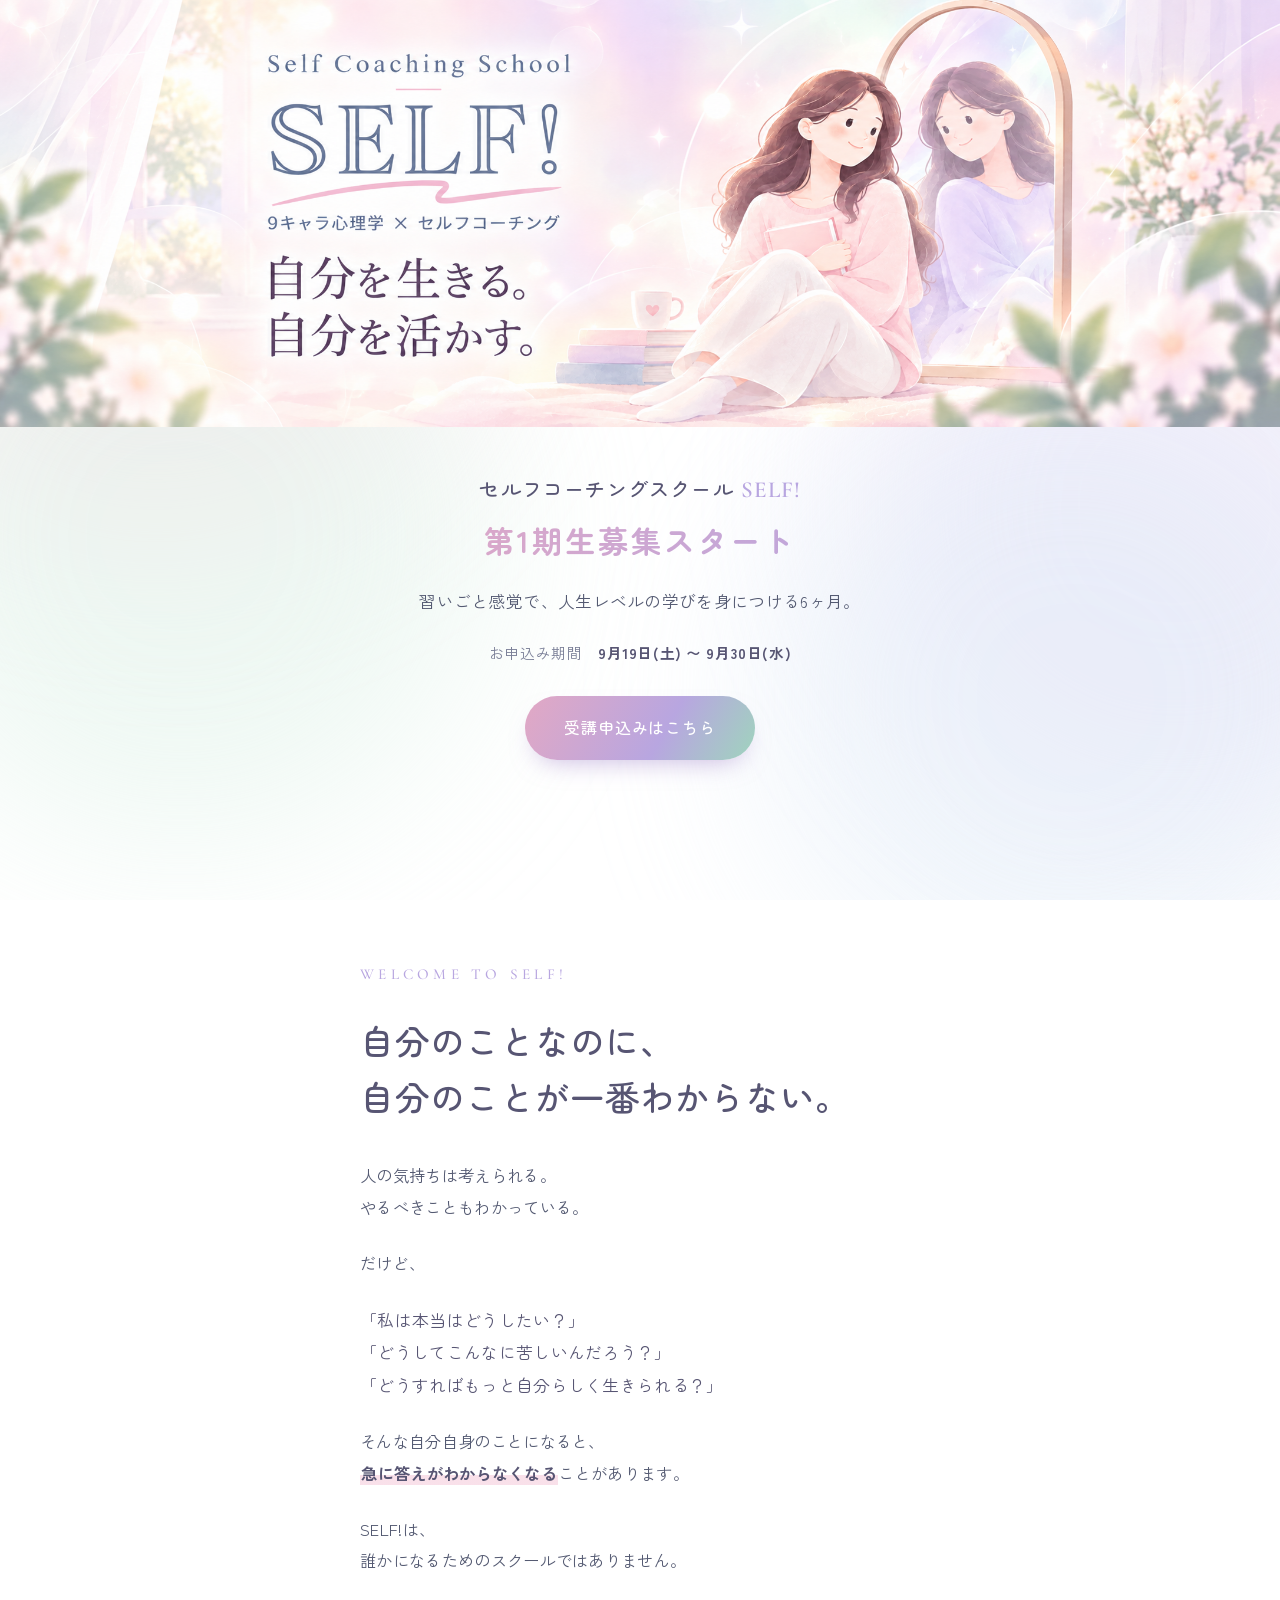
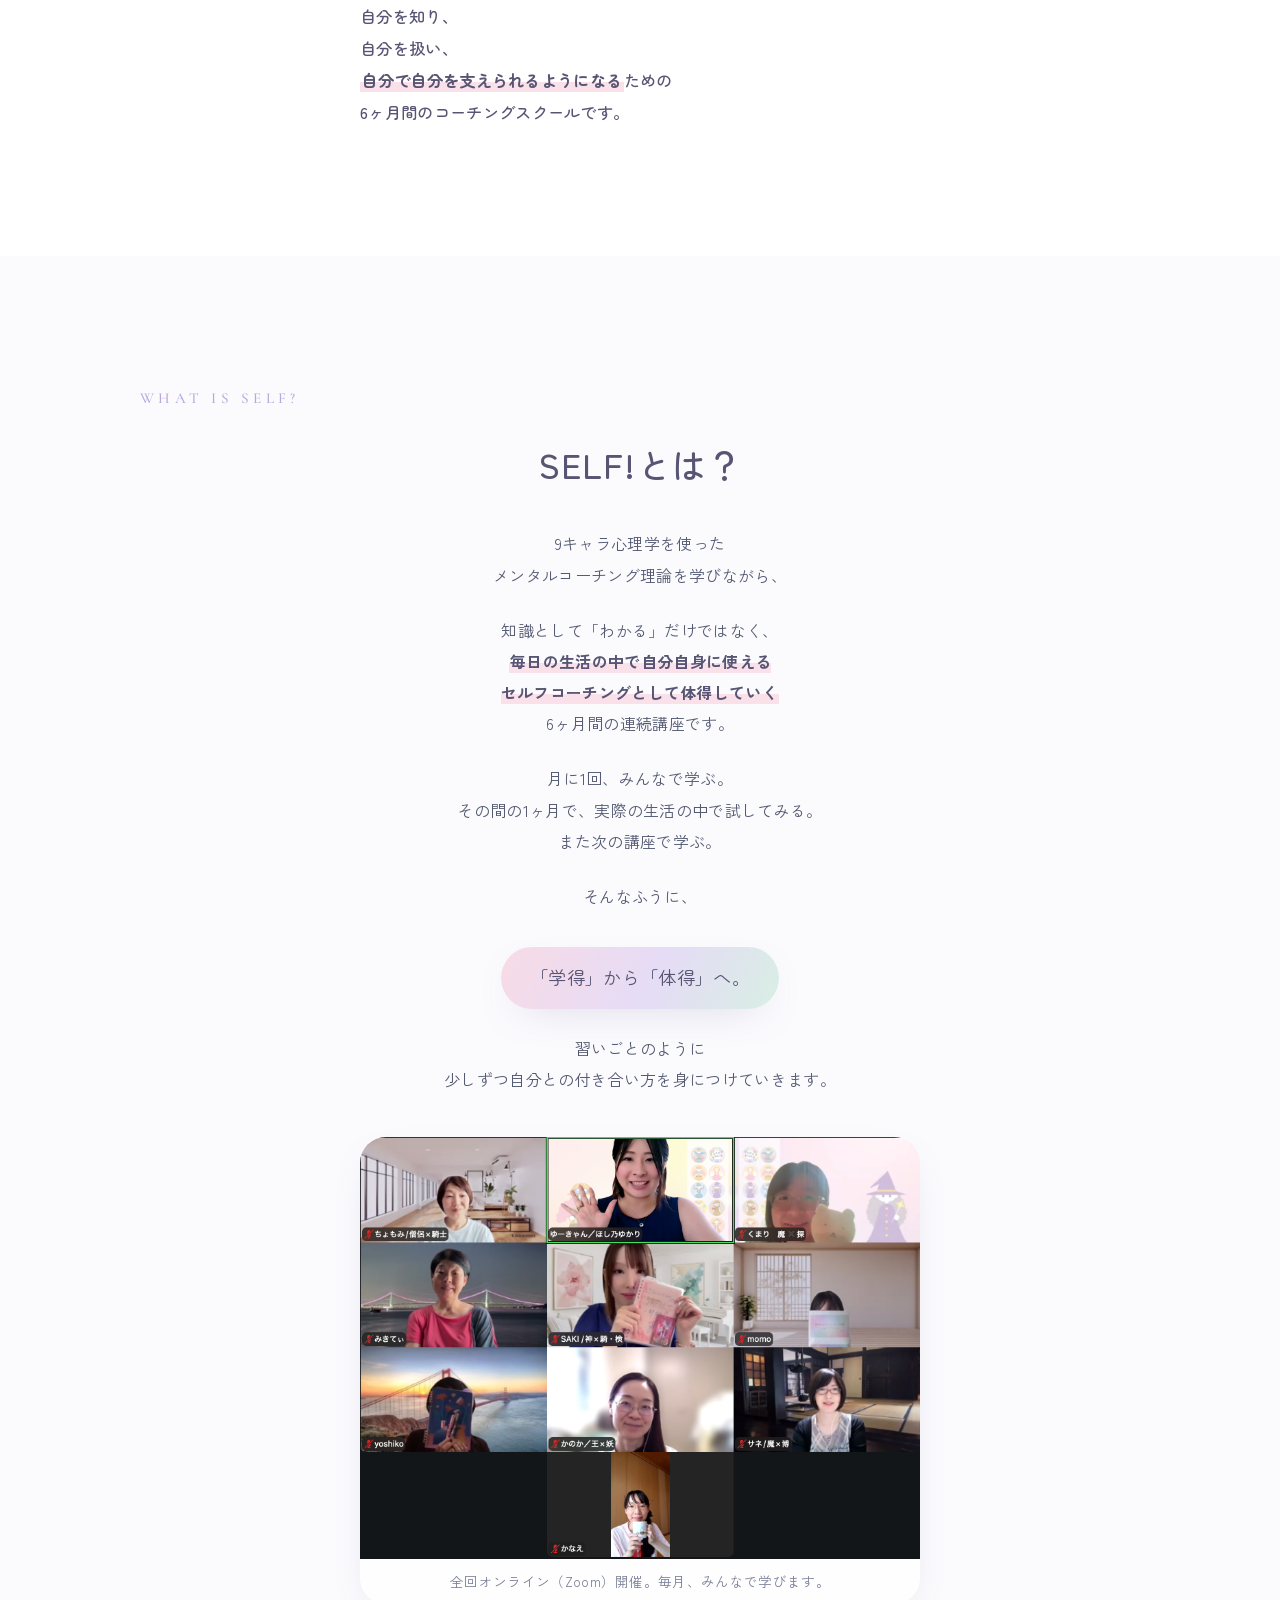
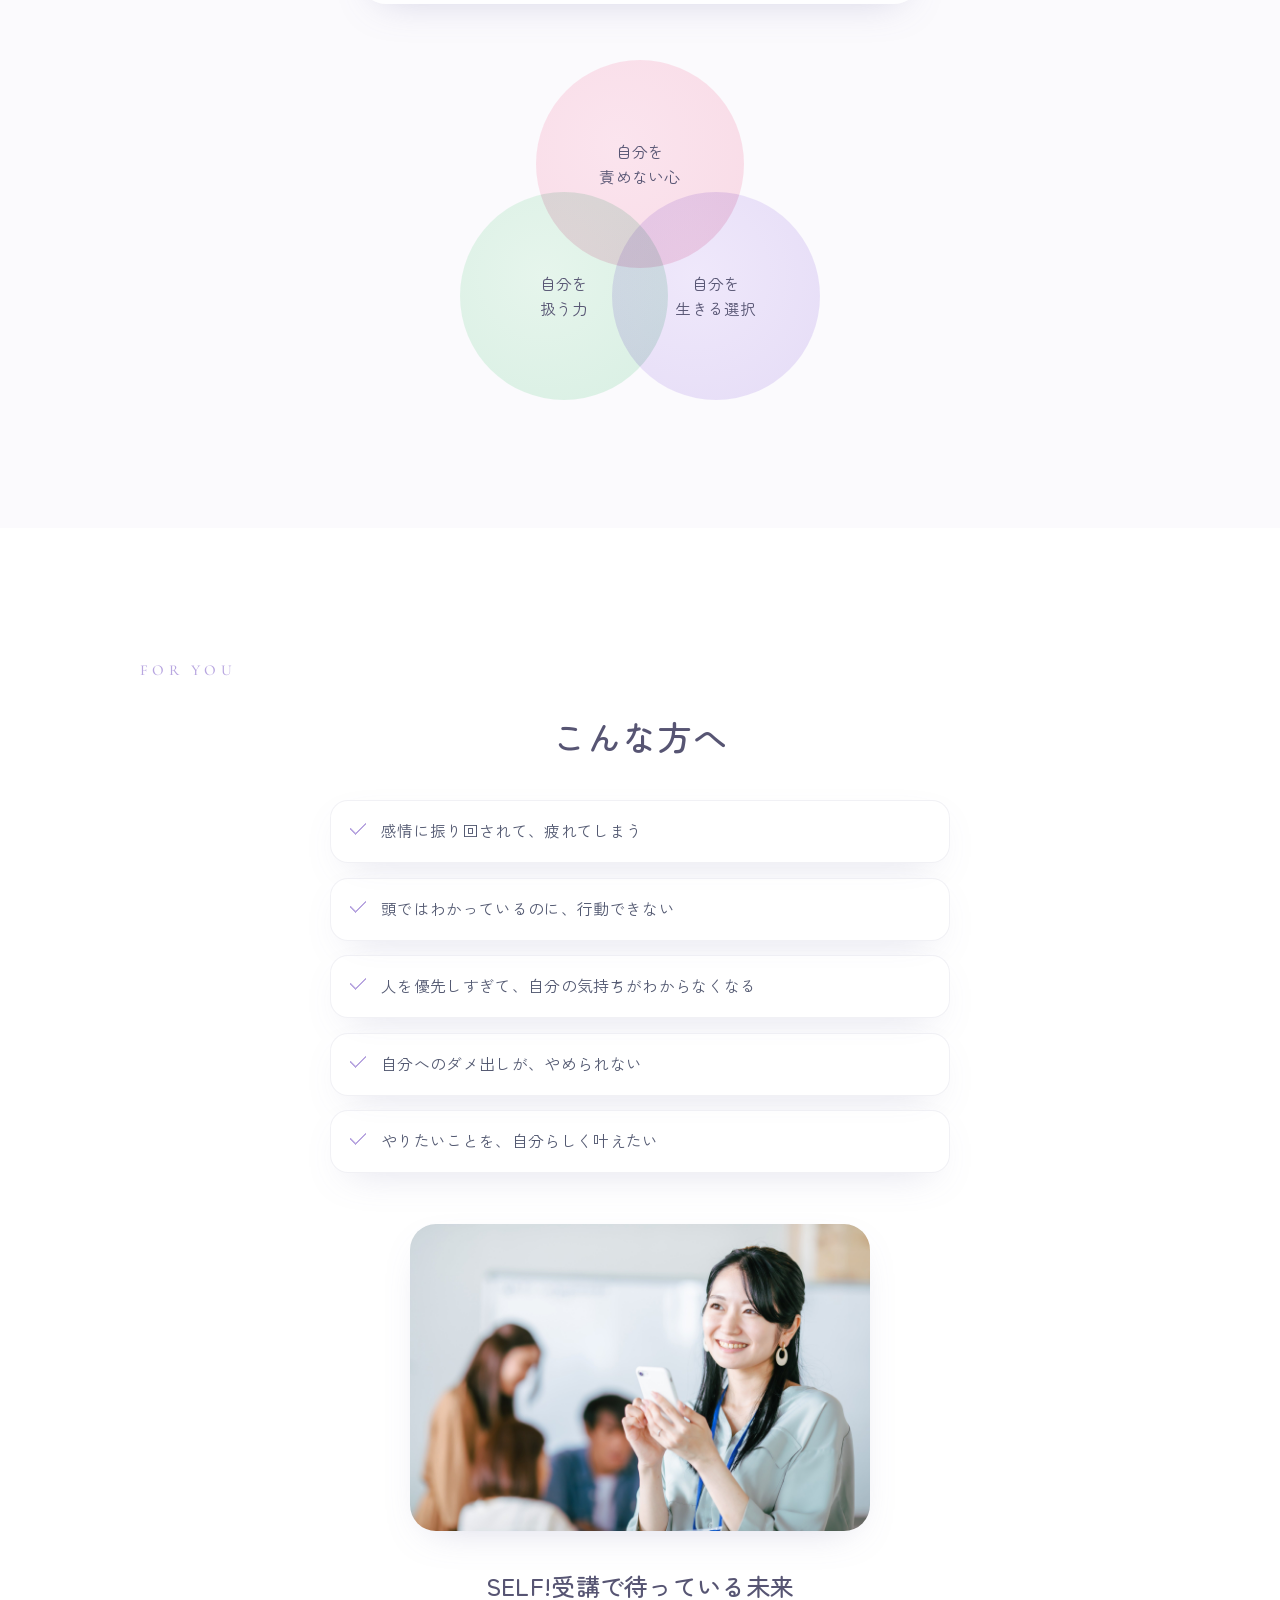
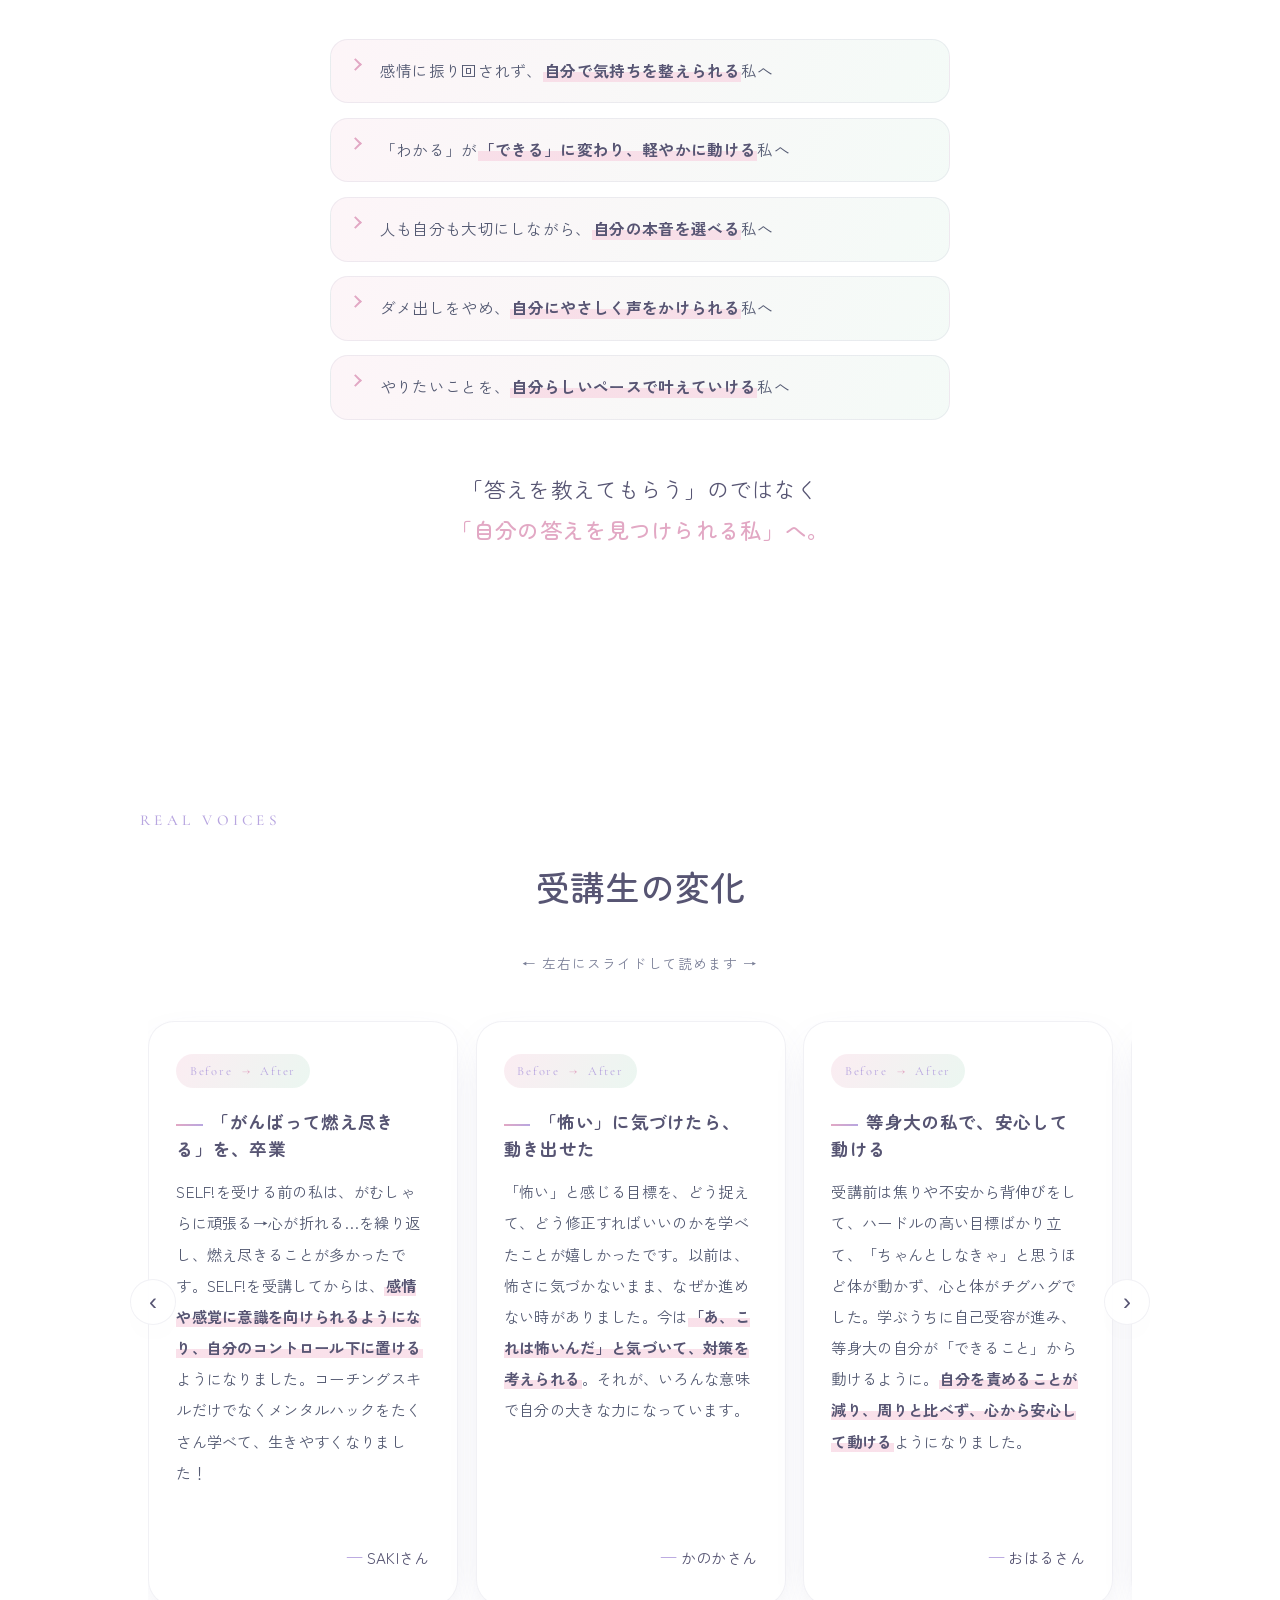
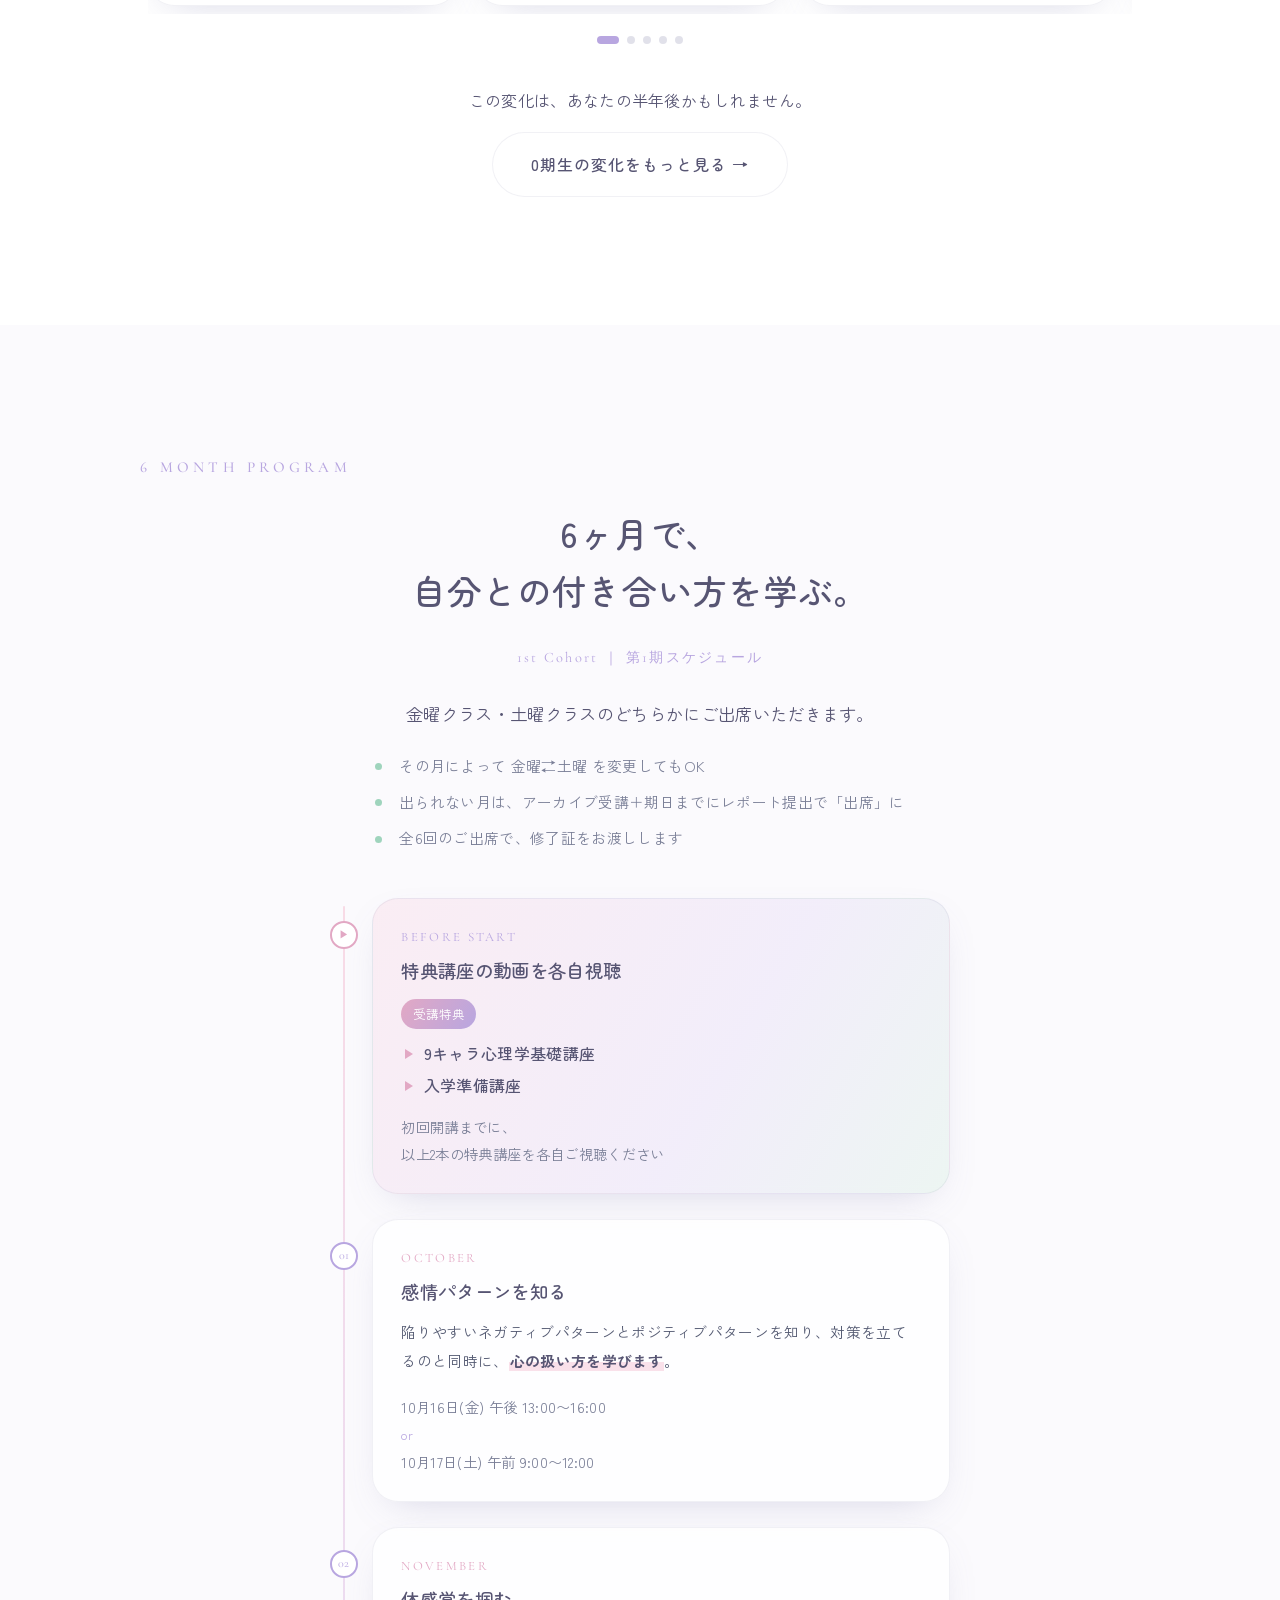
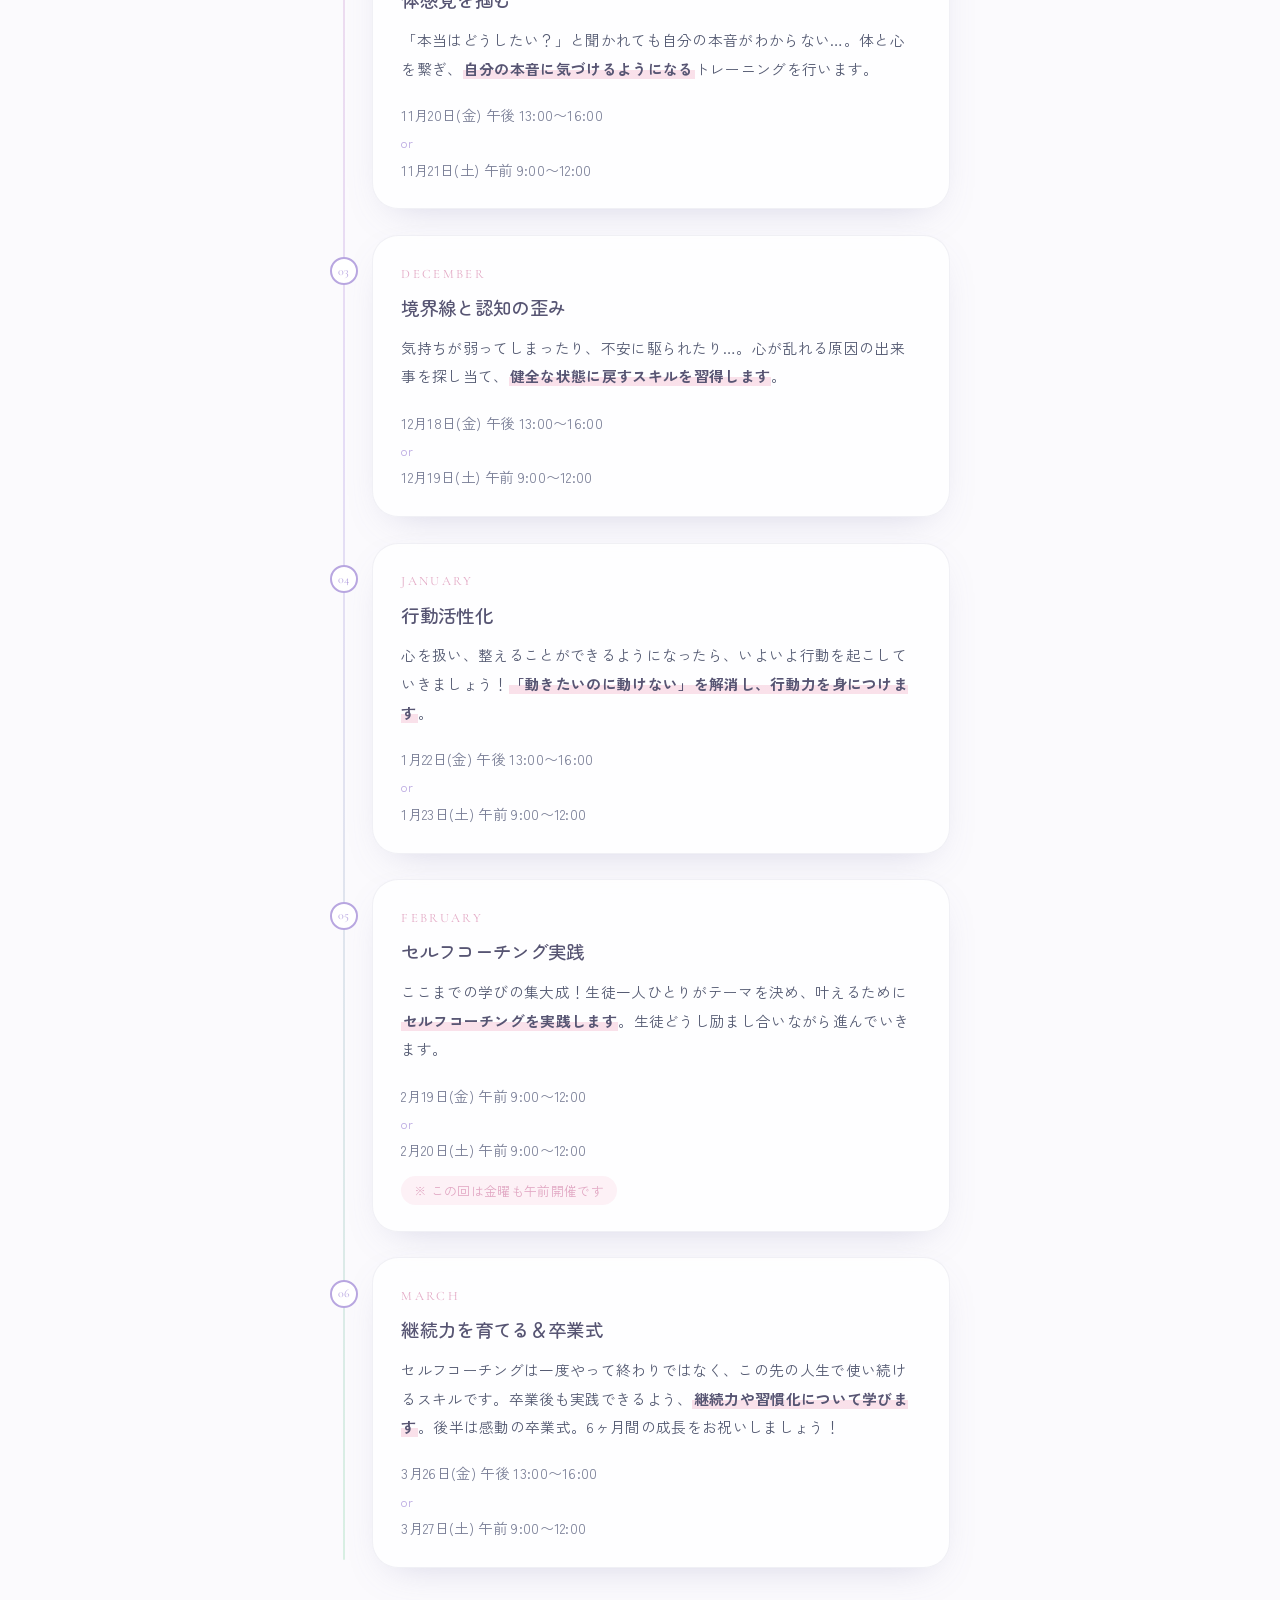
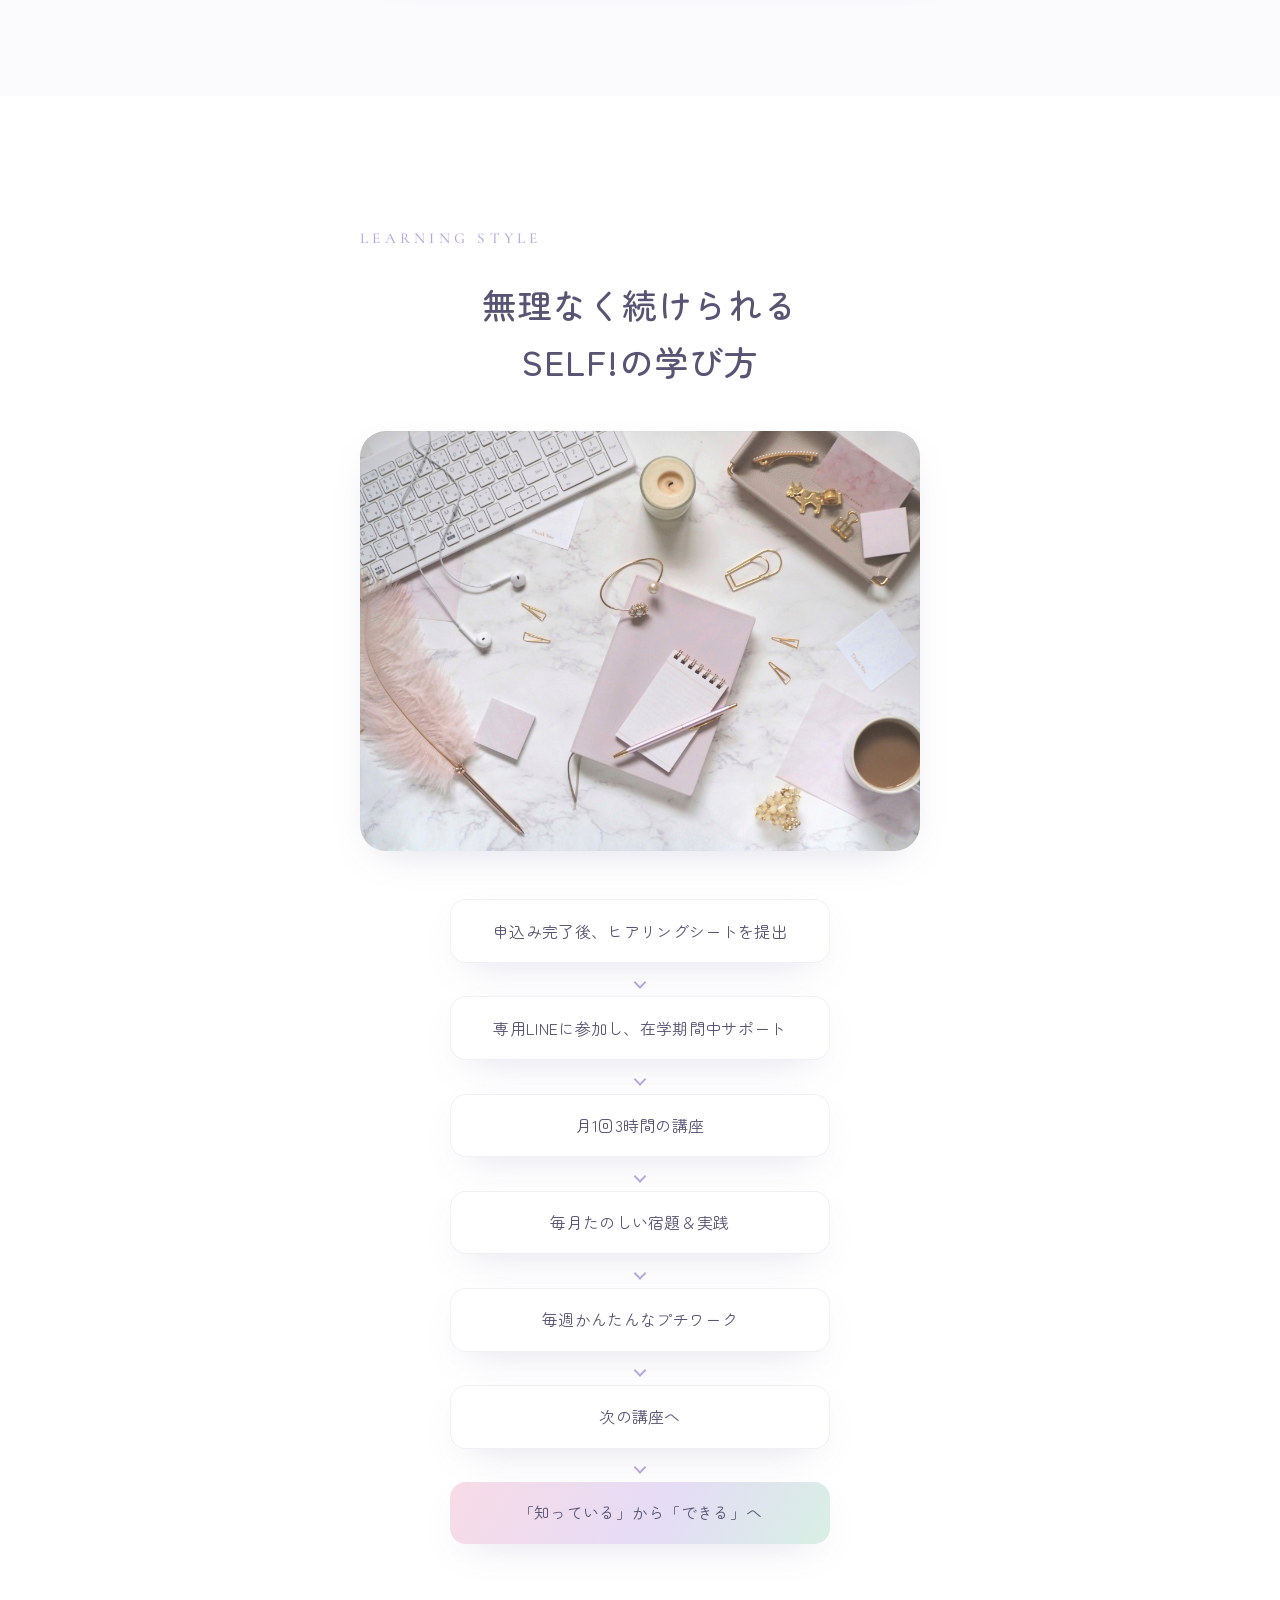
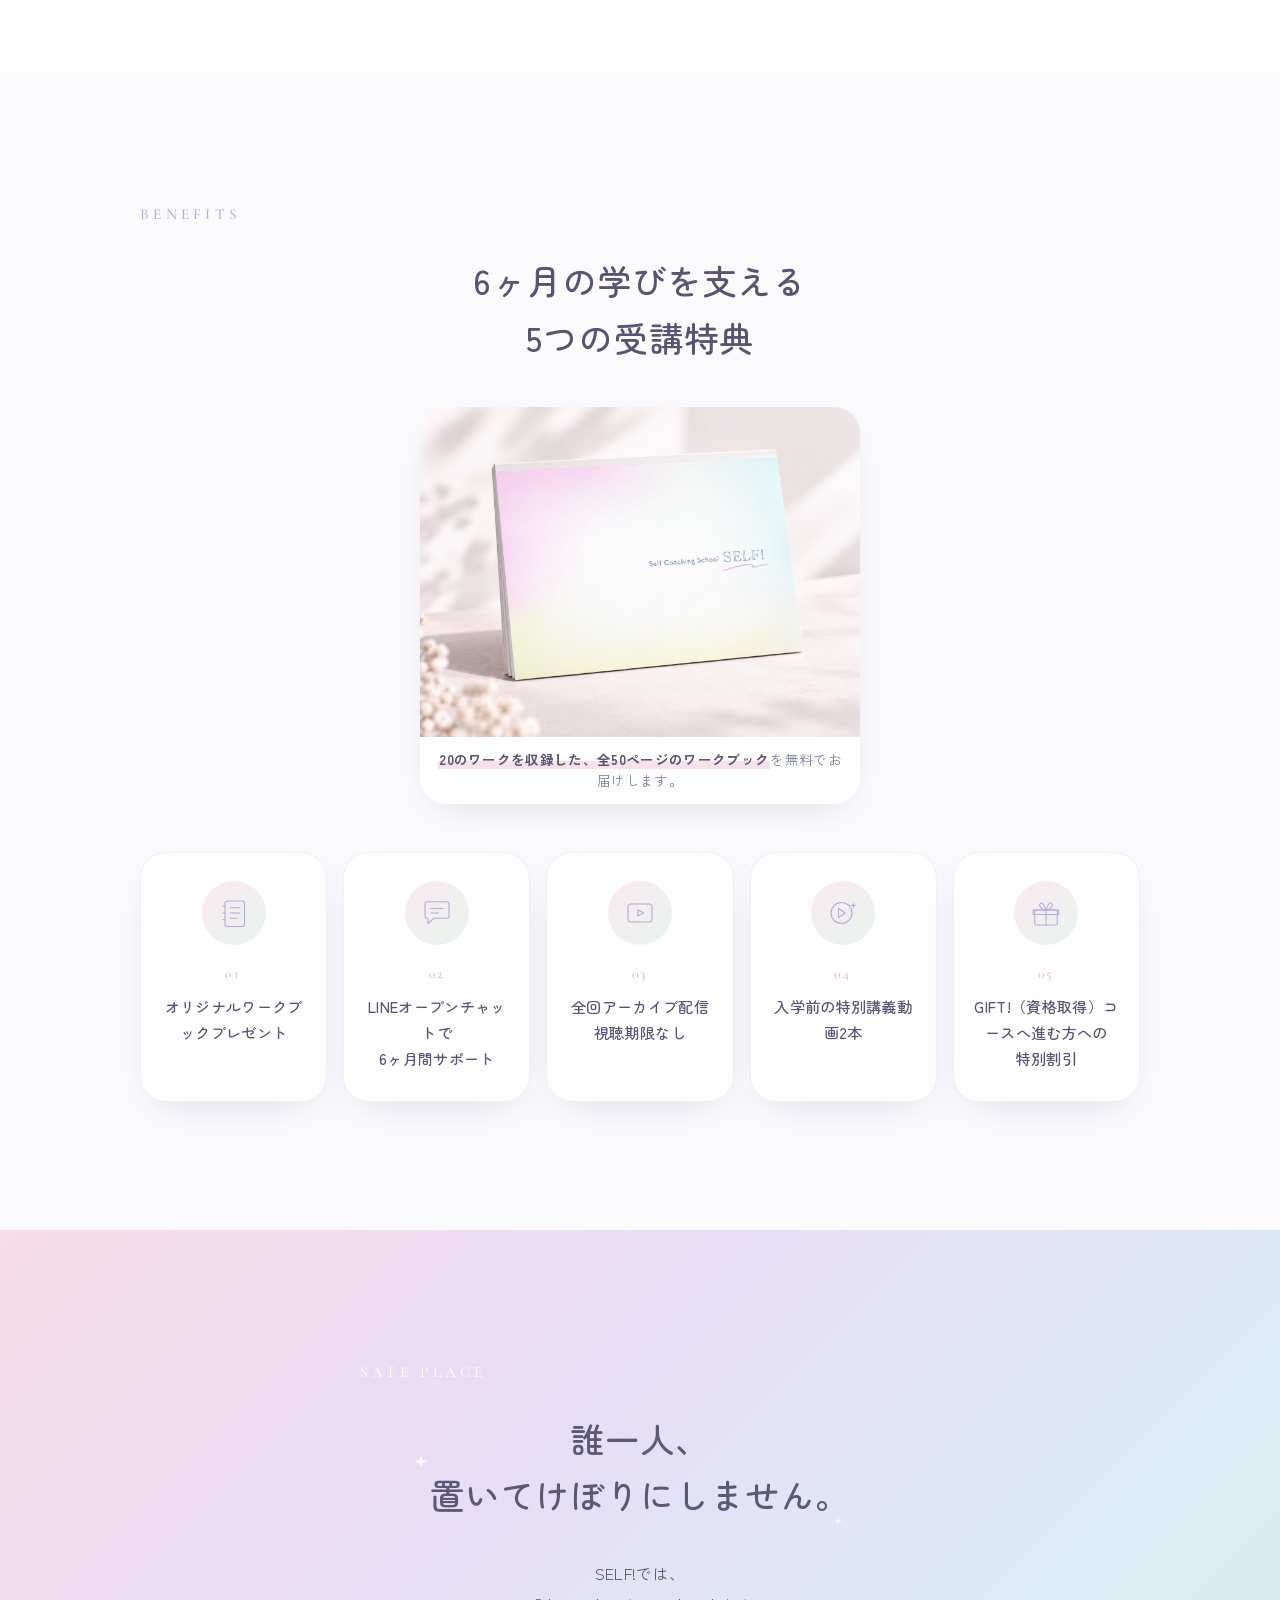
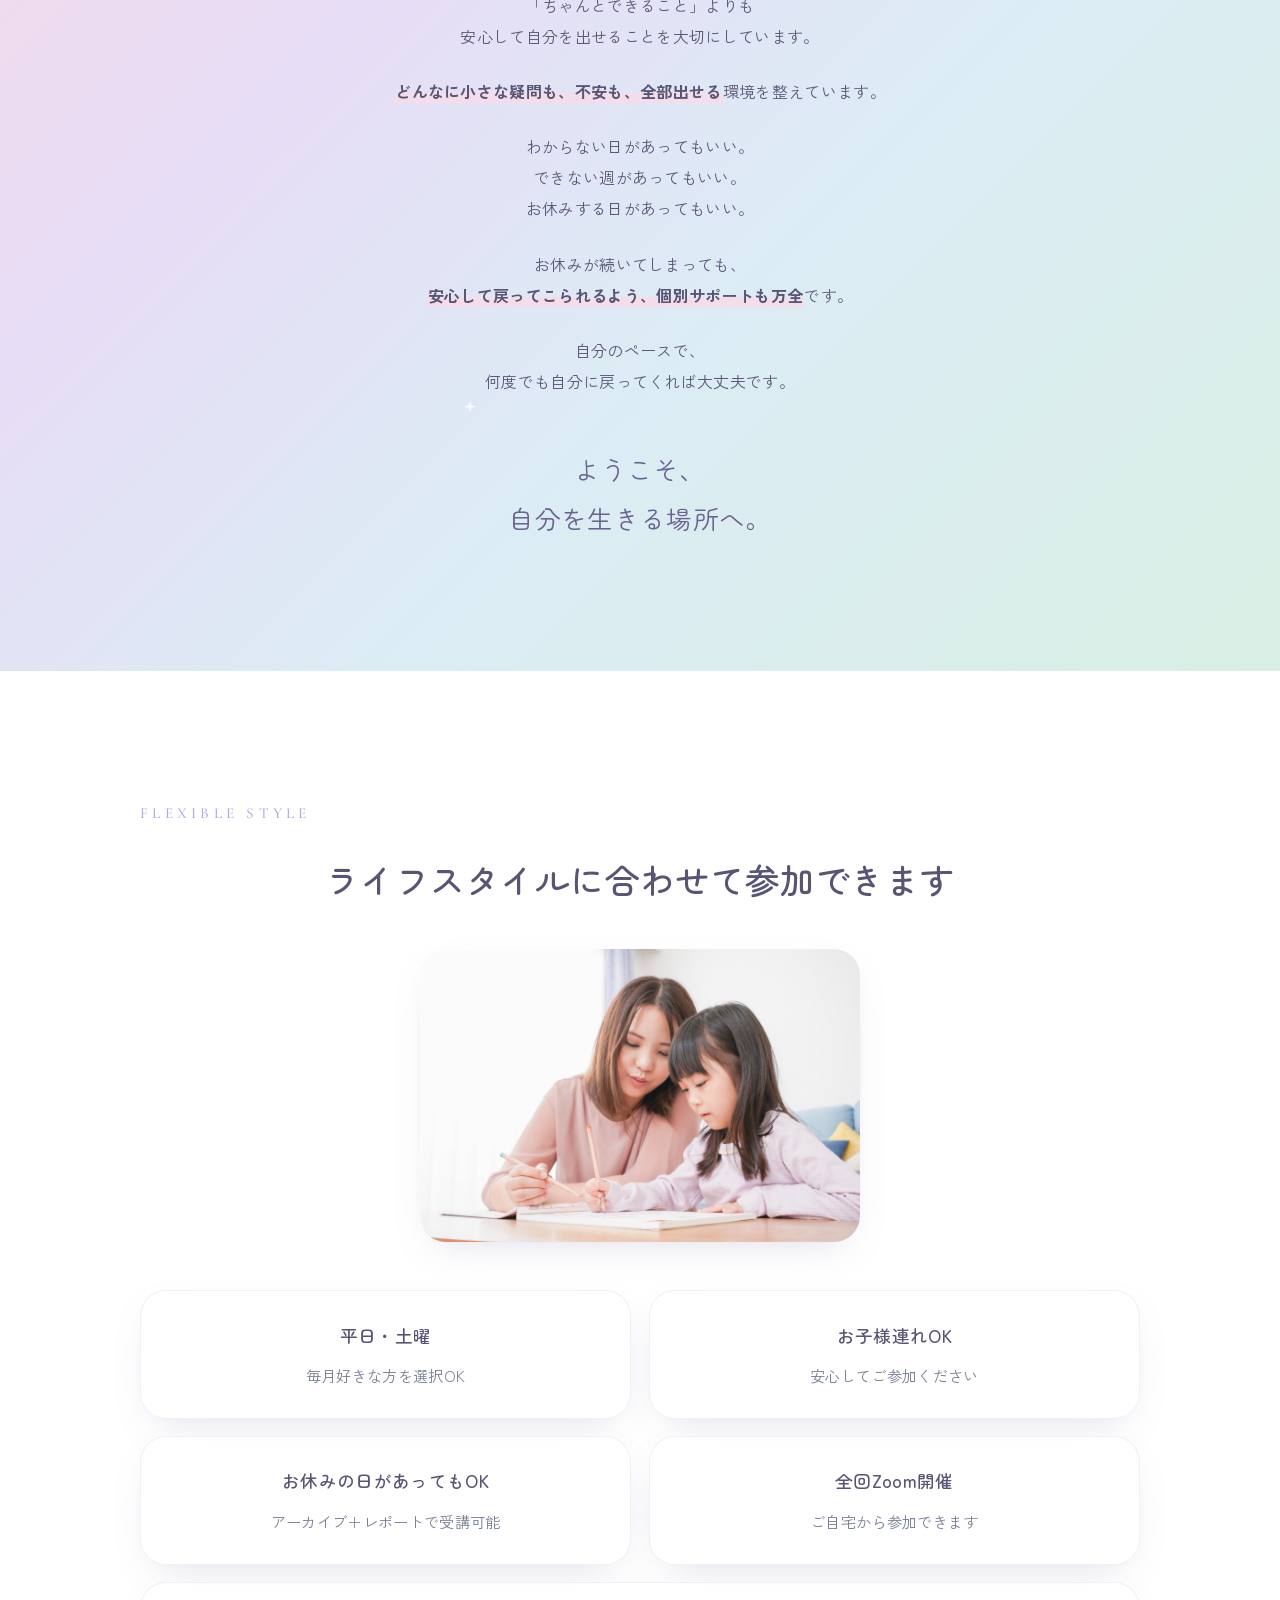
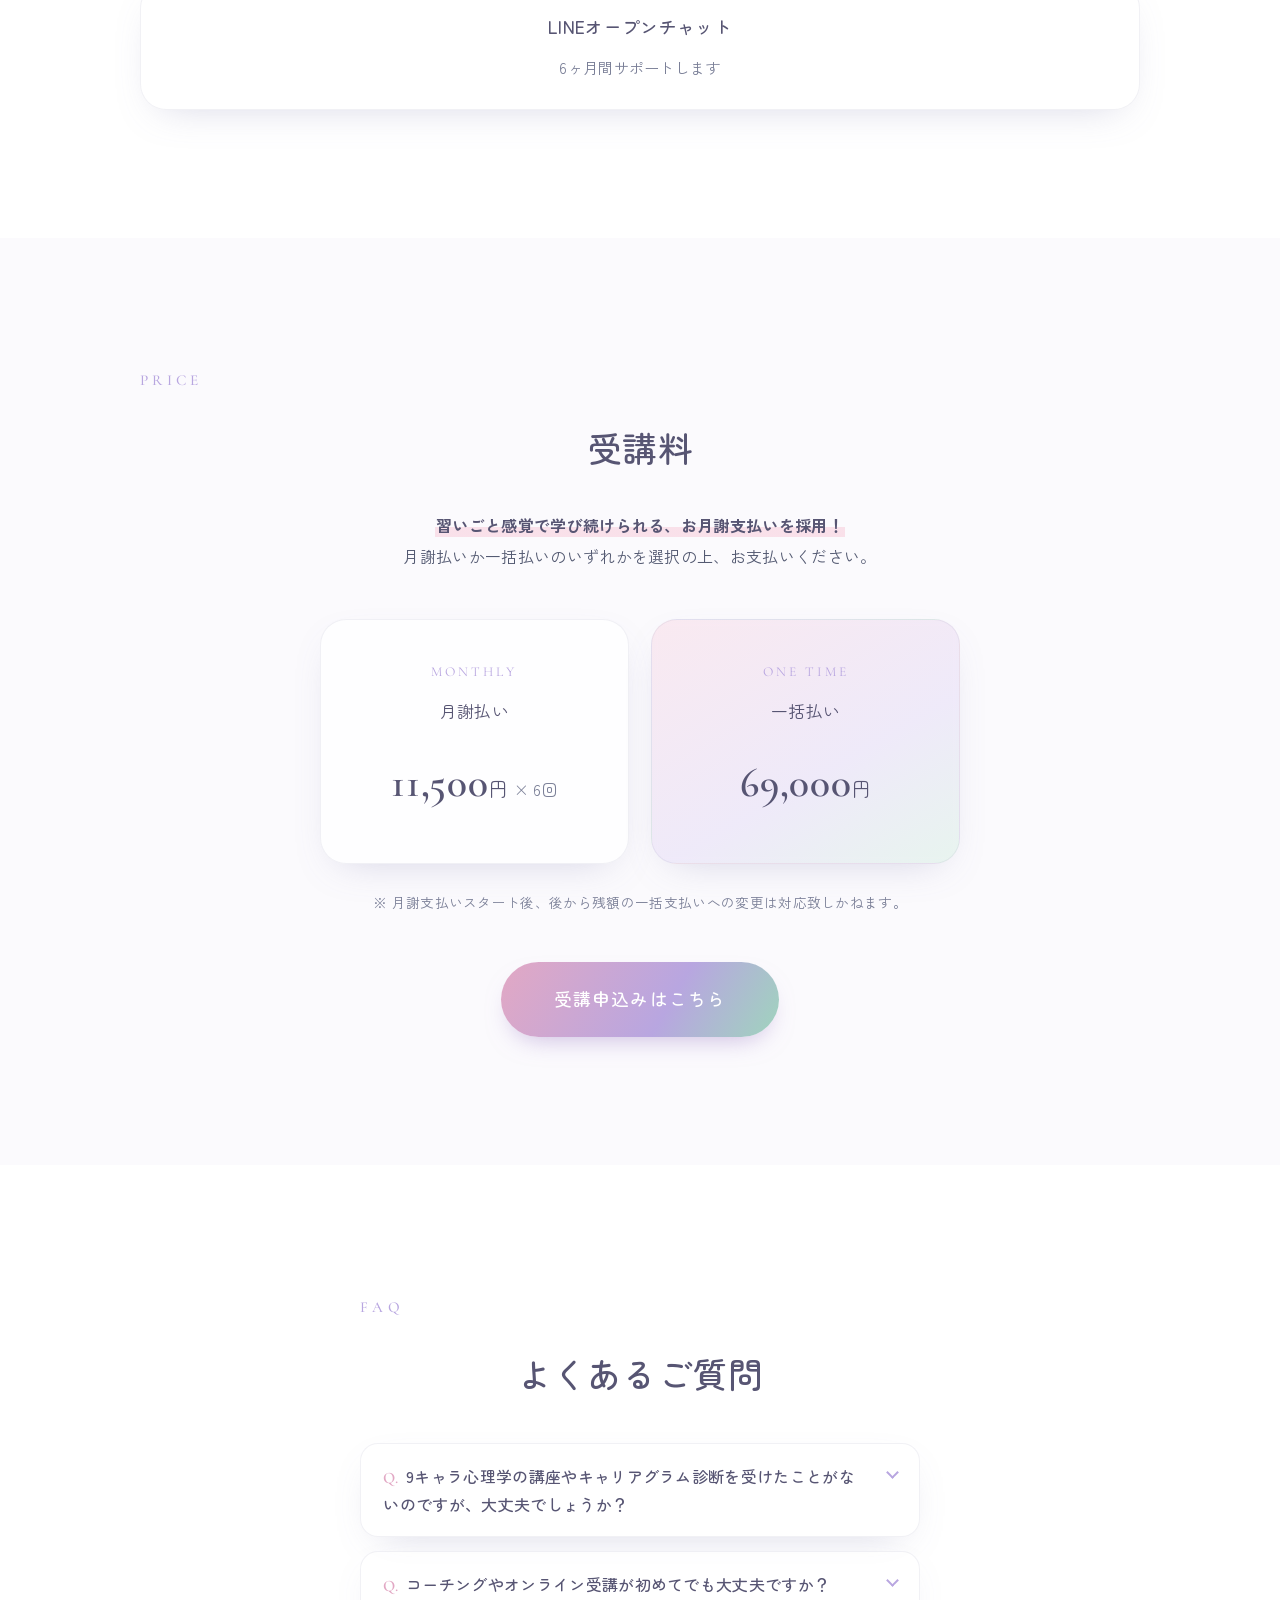
==== commit 42436161: "0期生の変化ページ（voices.html）を追加し、LPから導線ボタンを設置 - Before→After形式で0期生の声を10名分掲載（重複除去・読み切れる量にリライト） - 「未来の自分に会いに" ====
--- a/index.html
+++ b/index.html
@@ -294,7 +294,7 @@
               <p class="voice__text">
                 「こうしたい」と思っても一人では続かず、気づけば元の自分に戻ってしまう——その繰り返しでした。SELF!で毎月立ち止まり、決めて、やってみて、振り返る時間を重ねるうちに、続かなかったことが少しずつ続くように。大きな達成というより、<strong class="mark">自分を見ながら、次の一歩を決め続けられる</strong>ことが一番の変化です。定期的に自分と向き合えば前へ進めると実感しています。
               </p>
-              <p class="voice__name">みさんりんさん</p>
+              <p class="voice__name">みさりんさん</p>
             </article>
 
           </div>
@@ -302,6 +302,12 @@
           <button class="voices__arrow voices__arrow--next" type="button" aria-label="次の声へ">›</button>
 
           <div class="voices__dots" id="voicesDots" aria-hidden="true"></div>
+        </div>
+
+        <!-- 0期生の変化アーカイブ（別ページ voices.html）への導線 -->
+        <div class="cta-center voices__more">
+          <p class="voices__more-lead">この変化は、あなたの半年後かもしれません。</p>
+          <a href="/voices.html" class="btn btn--ghost">0期生の変化をもっと見る →</a>
         </div>
       </div>
     </section>
--- a/css/style.css
+++ b/css/style.css
@@ -1374,3 +1374,132 @@
   }
   .reveal { opacity: 1; transform: none; }
 }
+
+/* ==========================================================================
+   0期生の変化ページ（voices.html）
+   ========================================================================== */
+.grad-hero {
+  position: relative;
+  text-align: center;
+  max-width: 720px;
+  margin-inline: auto;
+  padding: clamp(2.5rem, 8vw, 4rem) clamp(1.3rem, 5vw, 2.5rem) clamp(2rem, 6vw, 3rem);
+}
+.grad-back {
+  display: inline-block;
+  font-family: var(--font-heading);
+  font-size: 0.9rem;
+  color: var(--color-text-soft);
+  margin-bottom: 2rem;
+}
+.grad-back:hover { color: var(--accent-lavender); }
+.grad-kicker {
+  font-family: var(--font-heading);
+  font-weight: 500;
+  font-size: 0.95rem;
+  letter-spacing: 0.18em;
+  color: var(--color-heading);
+  margin-top: -0.8rem;
+  margin-bottom: 0.4rem;
+}
+.grad-title {
+  font-family: var(--font-heading);
+  font-weight: 700;
+  font-size: clamp(1.9rem, 8vw, 2.8rem);
+  color: var(--color-heading);
+  line-height: 1.45;
+  margin: 0.4rem 0 1.9rem;
+}
+.grad-lead { font-size: 1rem; }
+.grad-lead p { margin-bottom: 1.2rem; }
+.grad-note {
+  margin-top: 2.4rem;
+  padding: 1.7rem 1.6rem;
+  text-align: center;
+  line-height: 2;
+  font-size: 0.95rem;
+  color: var(--color-text);
+}
+.grad-note strong { color: var(--color-heading); font-weight: 700; }
+
+/* Before → After カード */
+.ba-list {
+  display: grid;
+  gap: 1.4rem;
+  margin: 0.5rem auto 0;
+}
+.ba-card { padding: 1.9rem 1.7rem; }
+.ba-card__headline {
+  font-family: var(--font-heading);
+  font-weight: 700;
+  font-size: 1.15rem;
+  color: var(--color-heading);
+  line-height: 1.55;
+  margin-bottom: 1.4rem;
+  padding-bottom: 1.1rem;
+  border-bottom: 1px solid var(--card-border);
+}
+.ba-label {
+  display: inline-block;
+  font-family: var(--font-serif);
+  font-size: 0.72rem;
+  letter-spacing: 0.16em;
+  text-transform: uppercase;
+  padding: 0.28em 1em;
+  border-radius: 999px;
+  margin-bottom: 0.7rem;
+}
+.ba-block--before .ba-label { color: var(--color-text-soft); background: rgba(120, 120, 160, 0.1); }
+.ba-block--after  .ba-label { color: #fff; background: linear-gradient(120deg, var(--accent-pink), var(--accent-lavender)); }
+.ba-block p { font-size: 0.95rem; line-height: 1.95; color: var(--color-text); }
+.ba-block--before p { color: var(--color-text-soft); }
+.ba-block--after {
+  background: linear-gradient(120deg, rgba(248, 219, 230, 0.22), rgba(229, 220, 246, 0.22) 60%, rgba(216, 239, 227, 0.22));
+  border-radius: 16px;
+  padding: 1.1rem 1.2rem;
+}
+/* Before → After の下向き矢印 */
+.ba-arrow { display: flex; justify-content: center; margin: 0.9rem 0; }
+.ba-arrow::before {
+  content: "";
+  width: 10px;
+  height: 10px;
+  border-right: 2px solid var(--accent-lavender);
+  border-bottom: 2px solid var(--accent-lavender);
+  transform: rotate(45deg);
+}
+.ba-card__name {
+  margin-top: 1.5rem;
+  text-align: right;
+  font-family: var(--font-heading);
+  color: var(--color-heading);
+  font-size: 0.92rem;
+}
+.ba-card__name::before { content: "— "; color: var(--accent-lavender); }
+
+/* 締めのCTA */
+.grad-cta {
+  text-align: center;
+  max-width: 560px;
+  margin: clamp(3rem, 9vw, 4.5rem) auto clamp(2rem, 6vw, 3rem);
+  padding-inline: 1.3rem;
+}
+.grad-cta > p {
+  font-family: var(--font-heading);
+  font-weight: 500;
+  color: var(--color-heading);
+  font-size: clamp(1.15rem, 5vw, 1.4rem);
+  line-height: 1.8;
+  margin-bottom: 1.9rem;
+}
+.grad-cta .btn { display: block; max-width: 340px; margin: 0 auto 1rem; }
+
+/* 本編LP「受講生の変化」内の“もっと見る”導線 */
+.voices__more { margin-top: 2.6rem; }
+.voices__more-lead {
+  font-family: var(--font-heading);
+  color: var(--color-heading);
+  font-size: 1rem;
+  line-height: 1.8;
+  margin-bottom: 1.1rem;
+}
